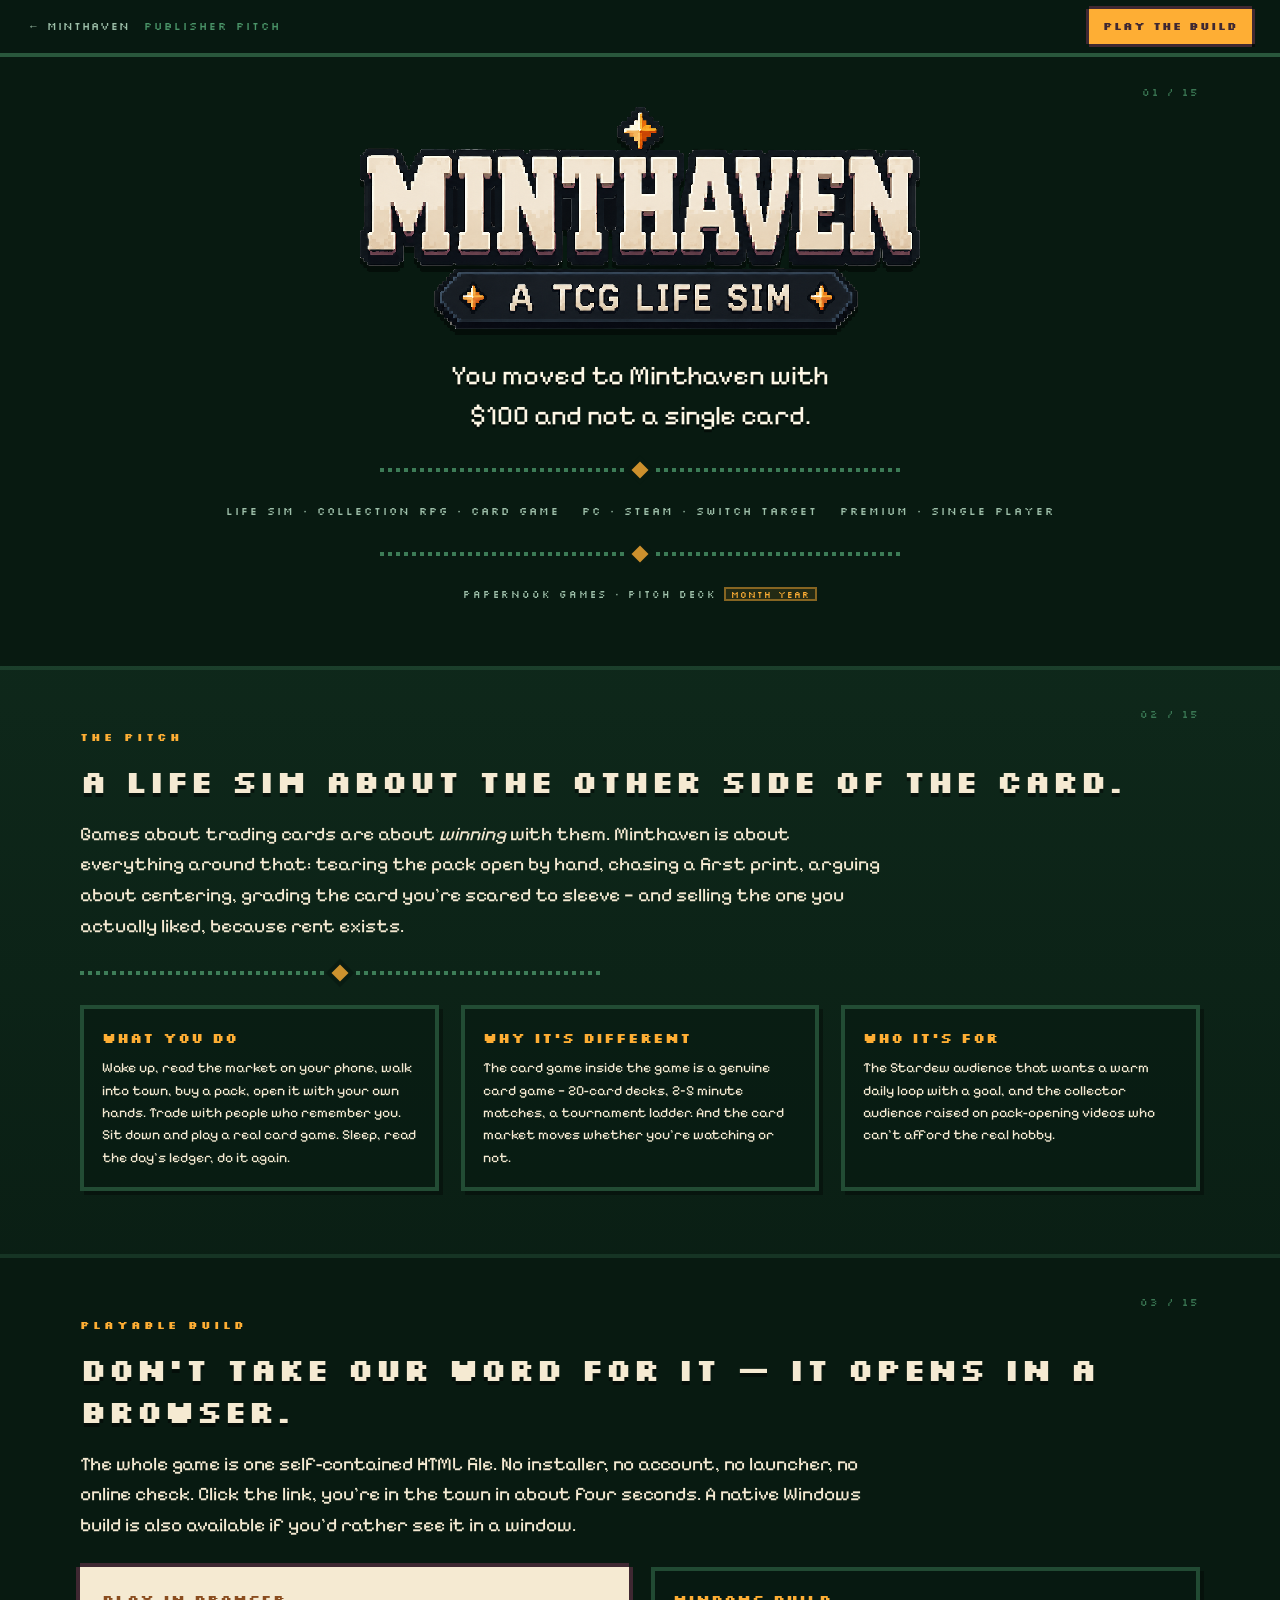
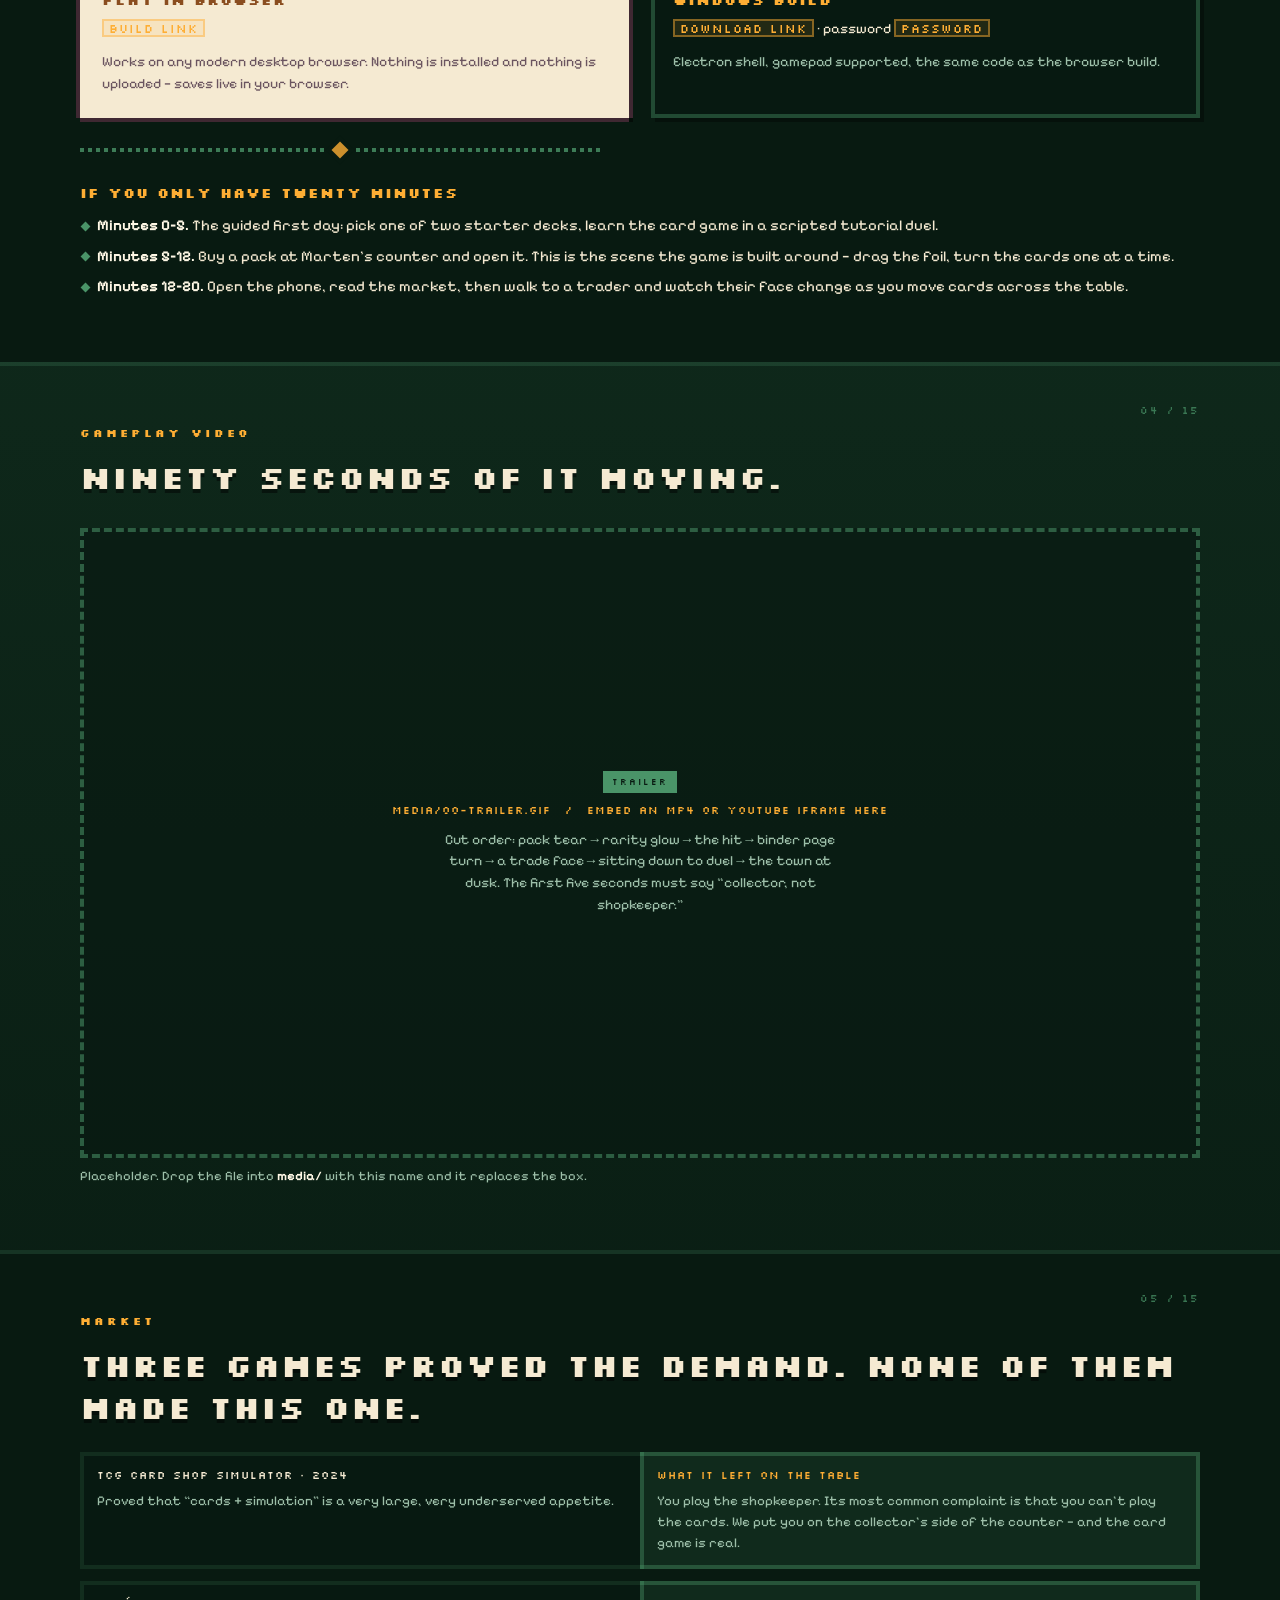
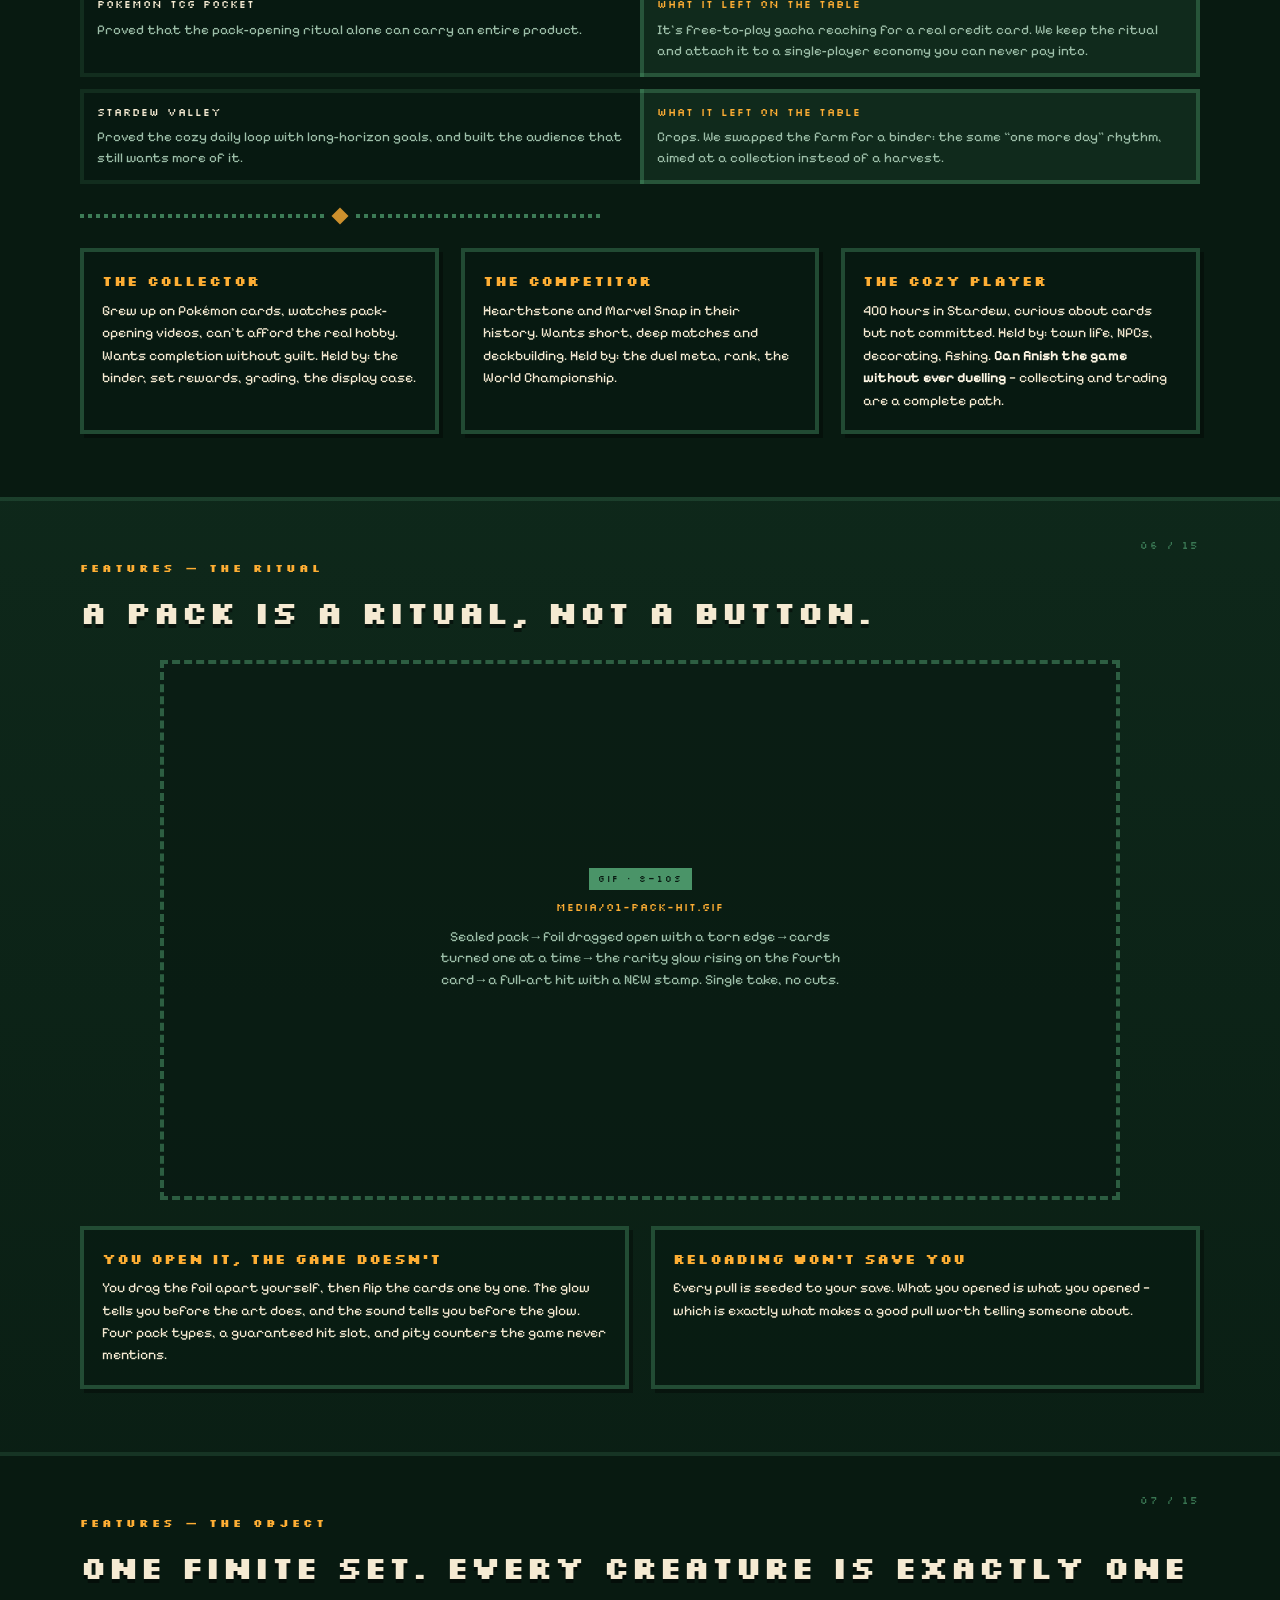
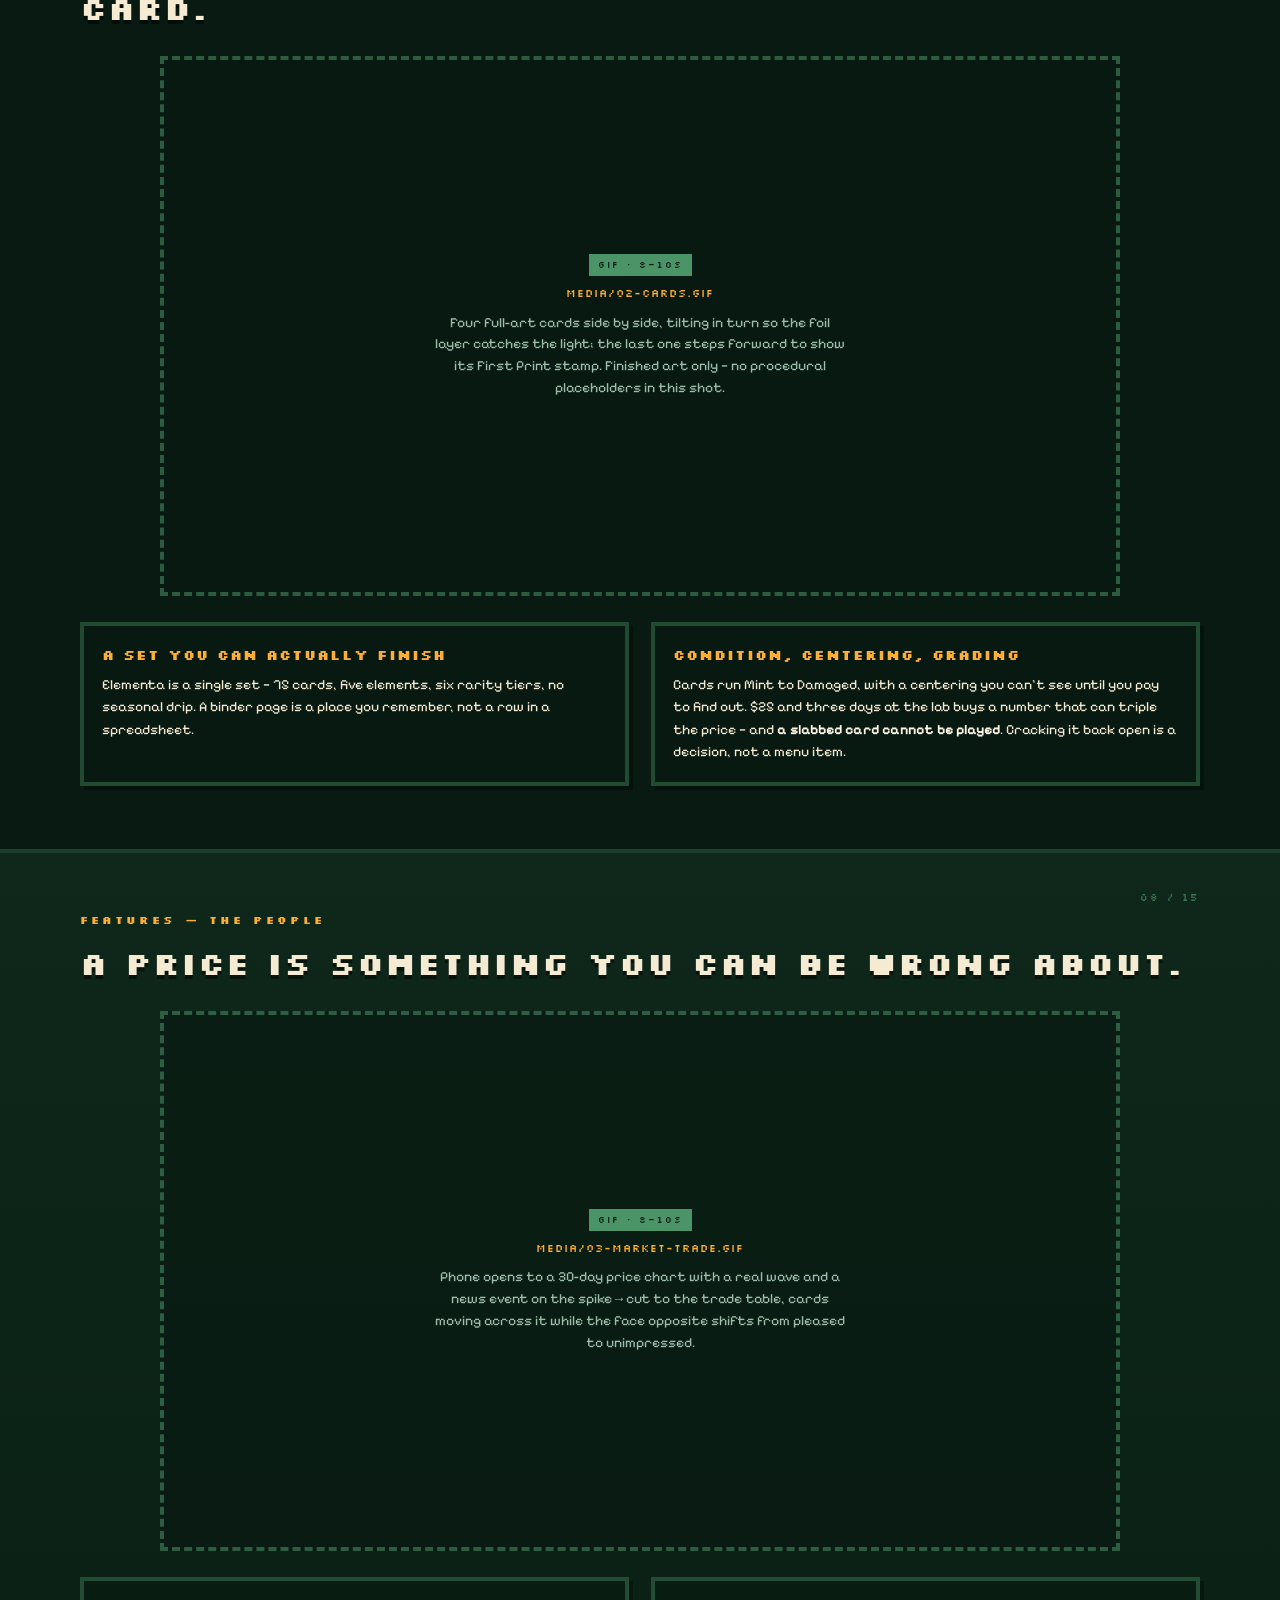
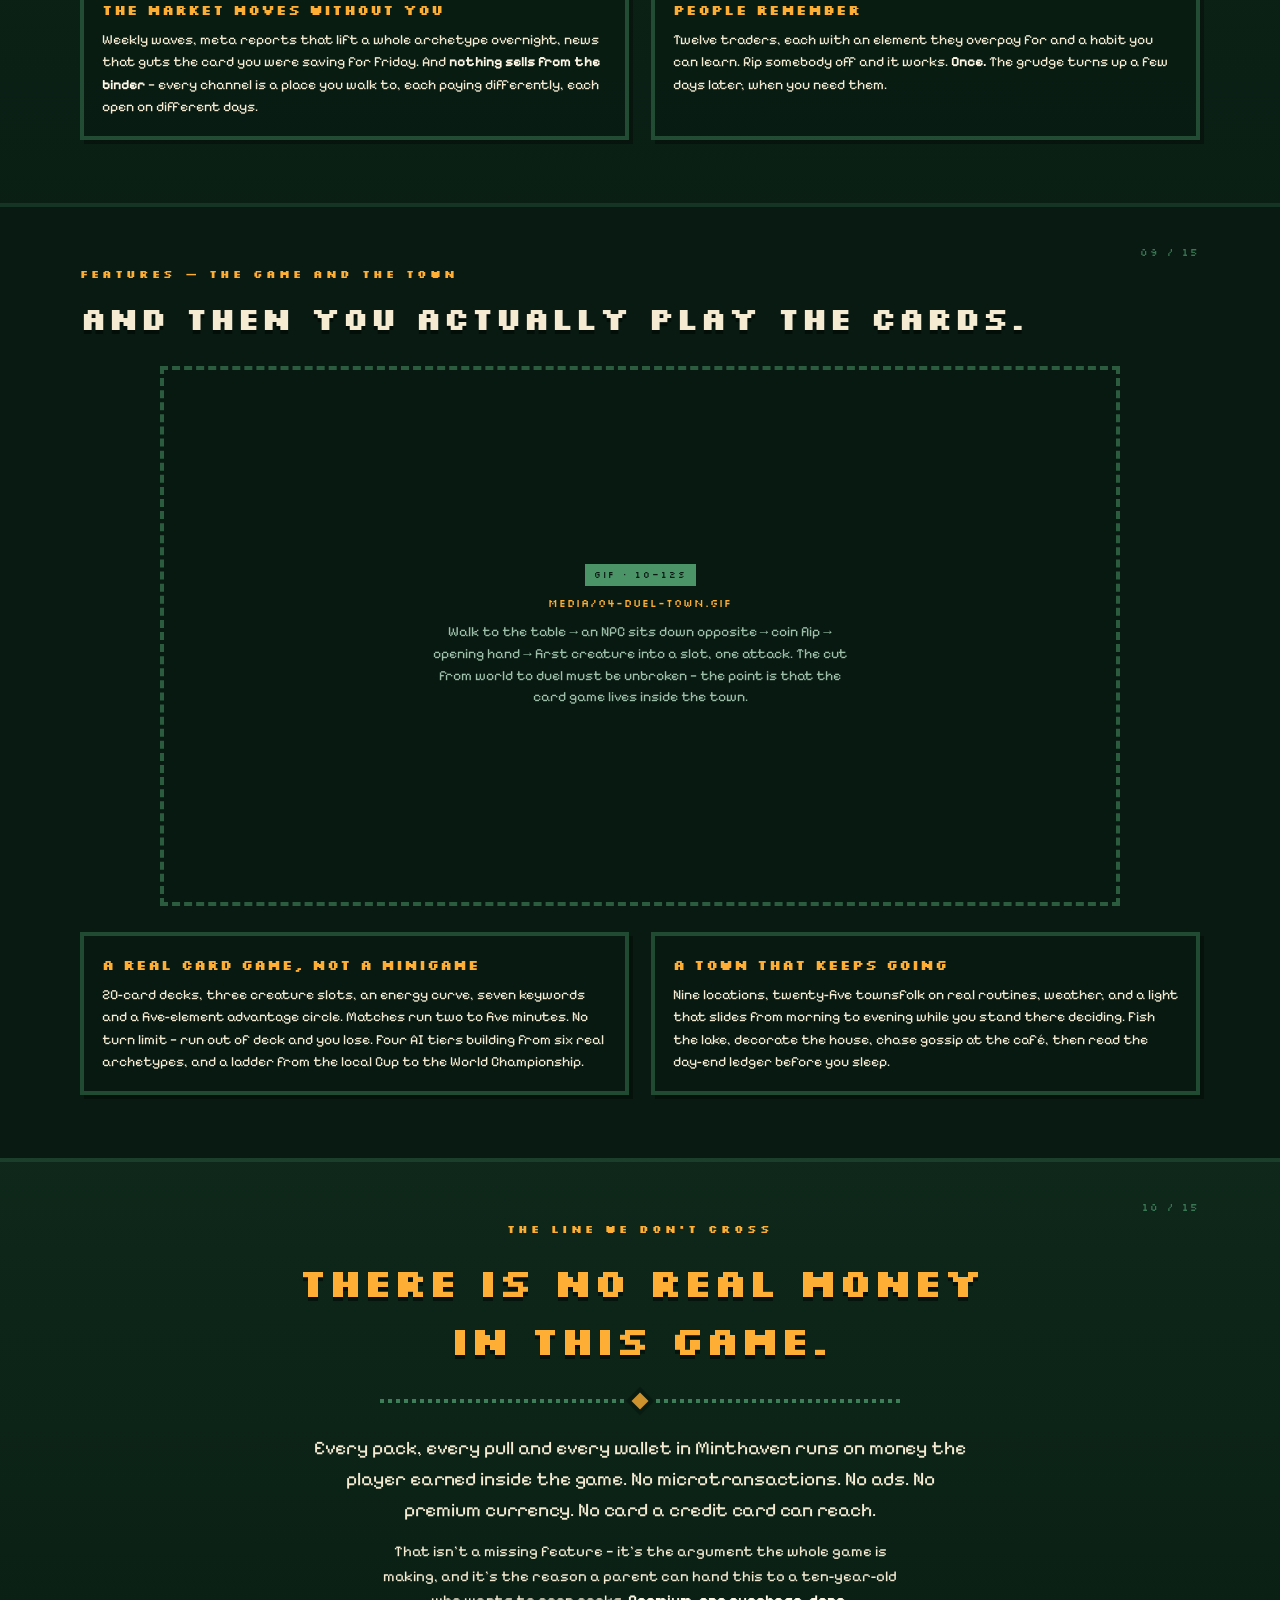
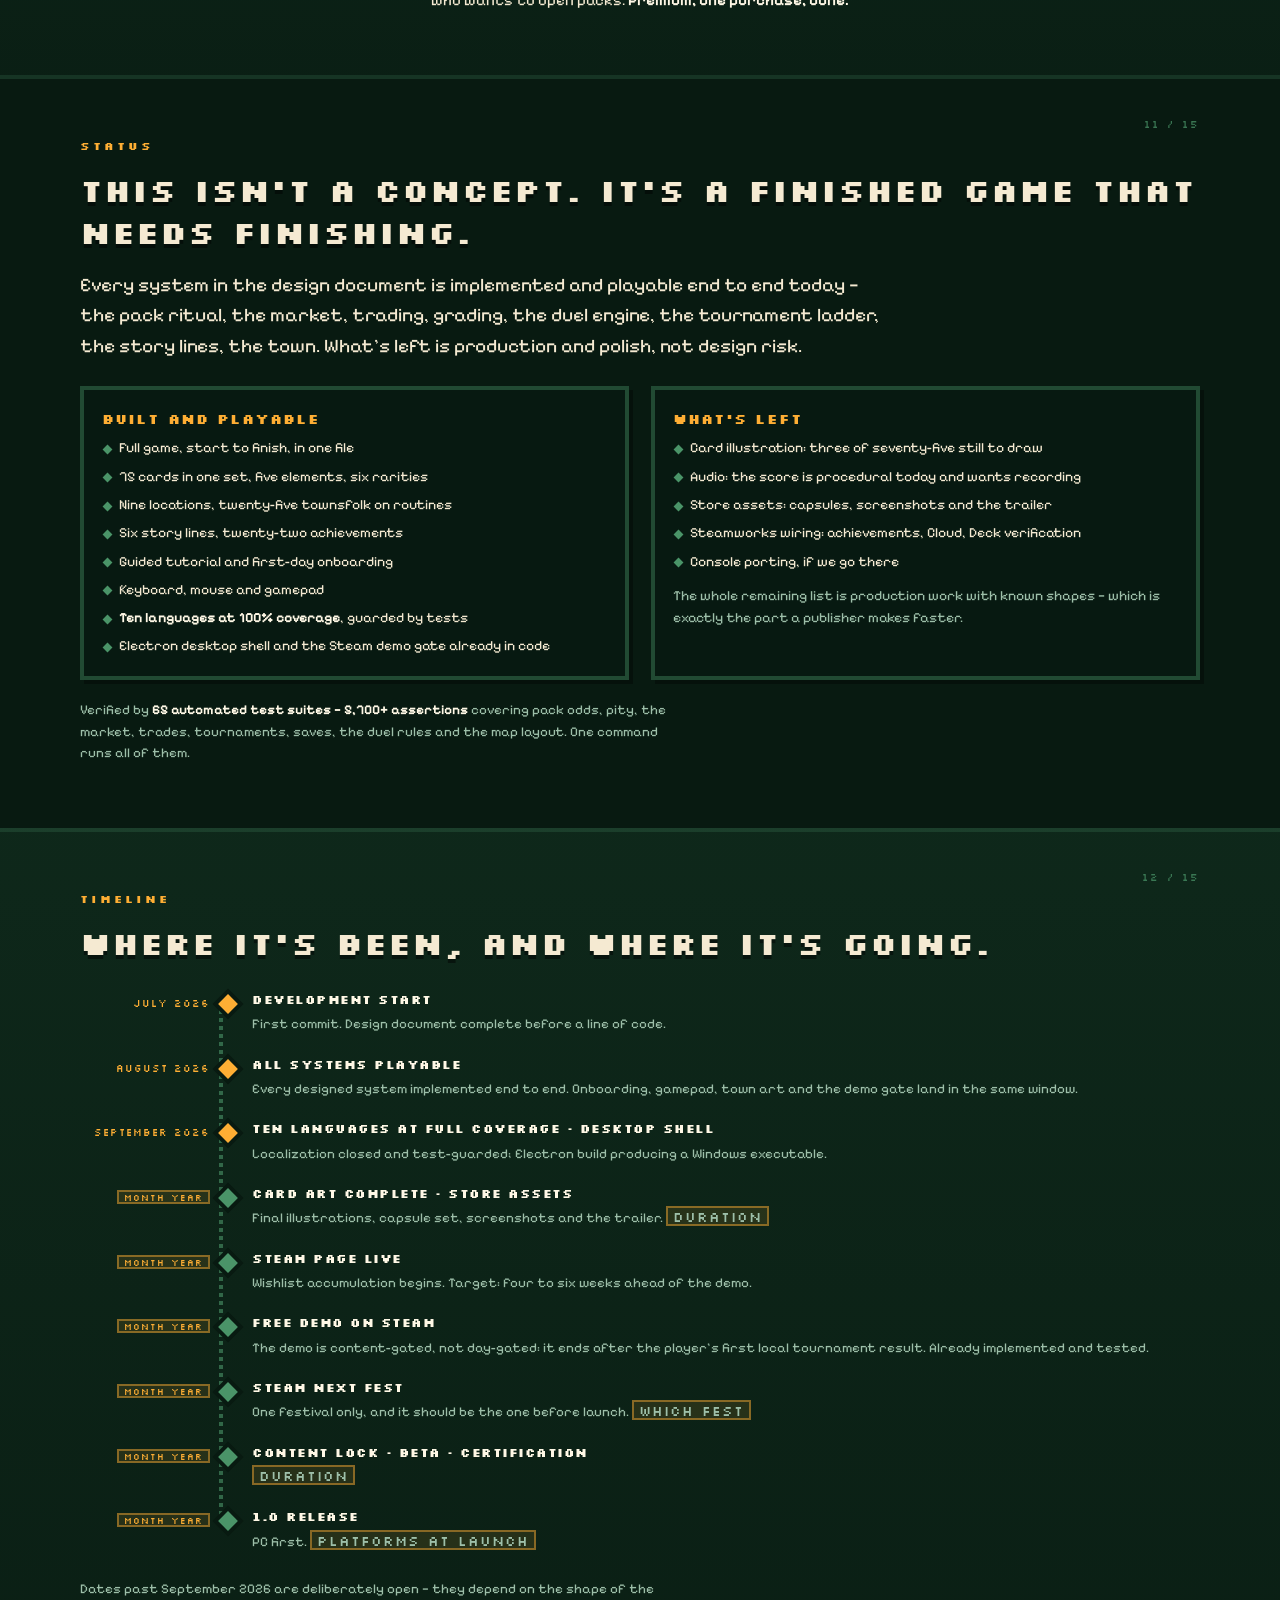
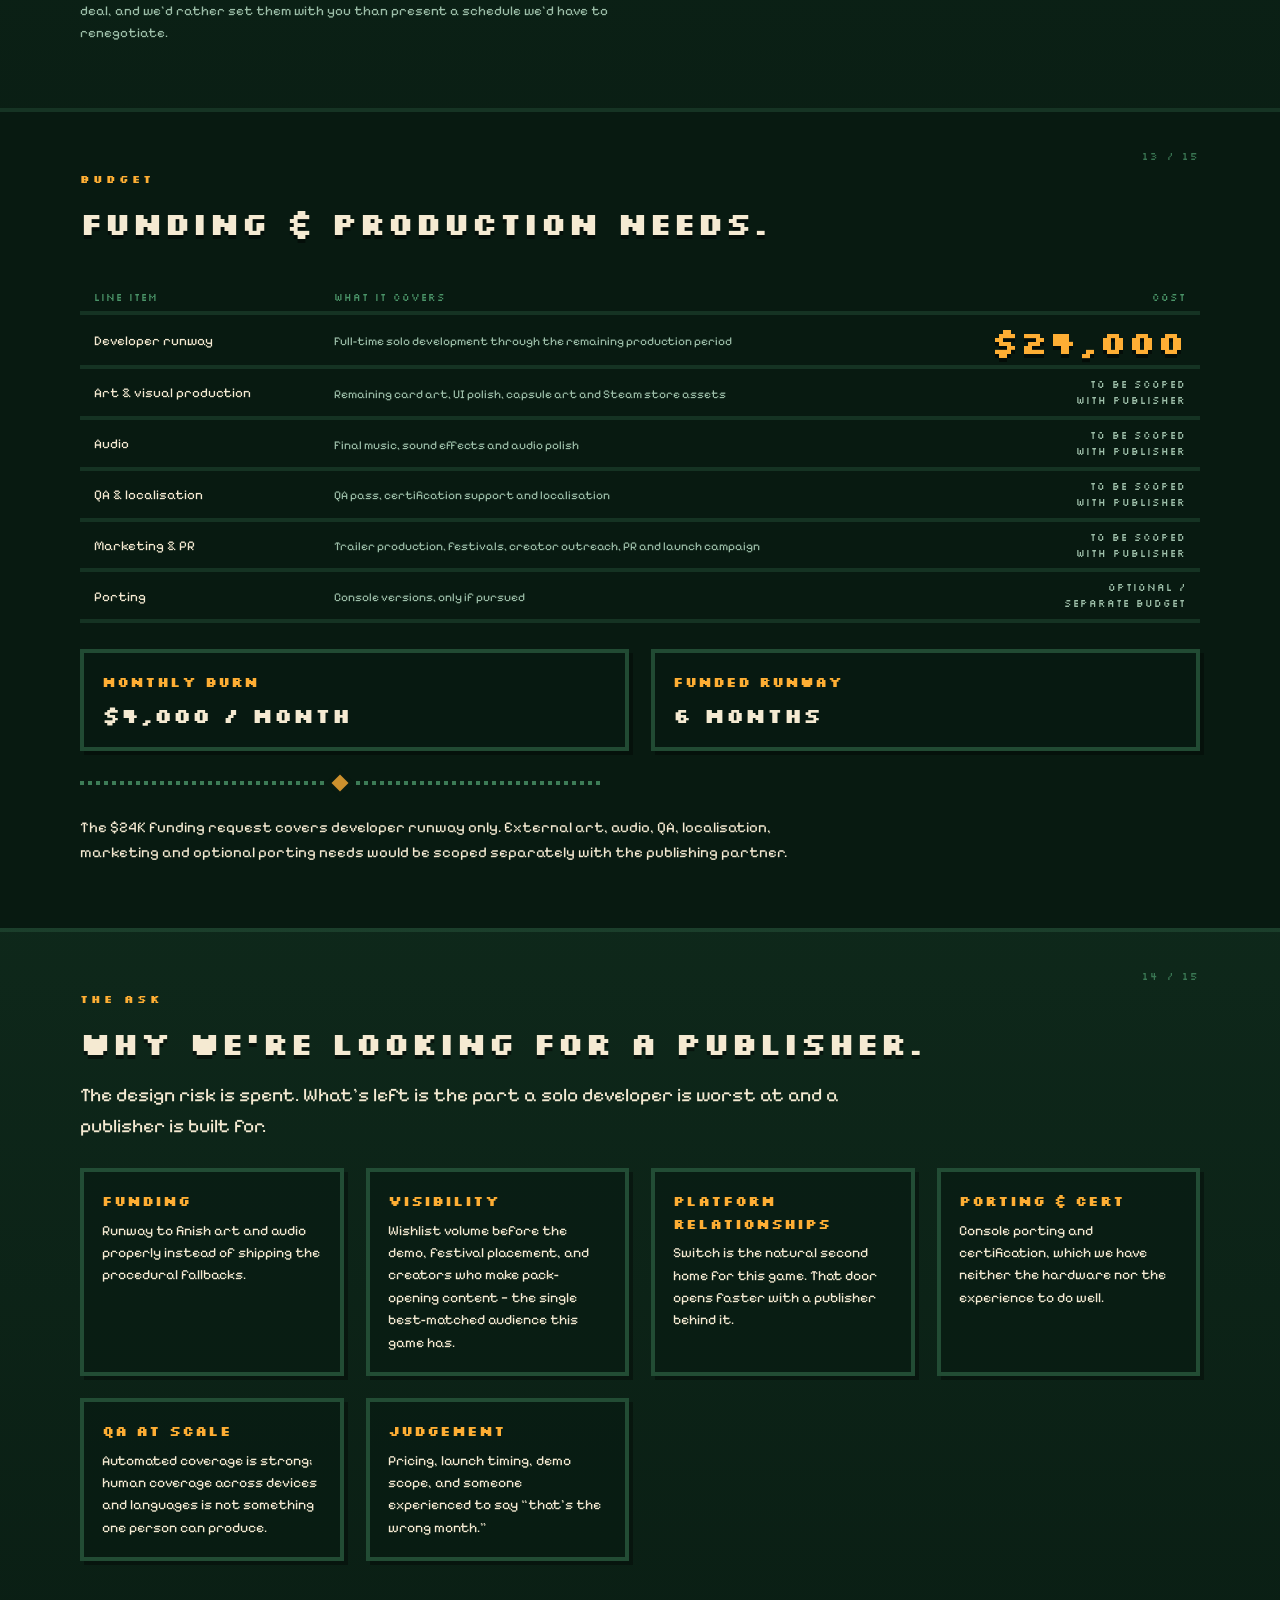
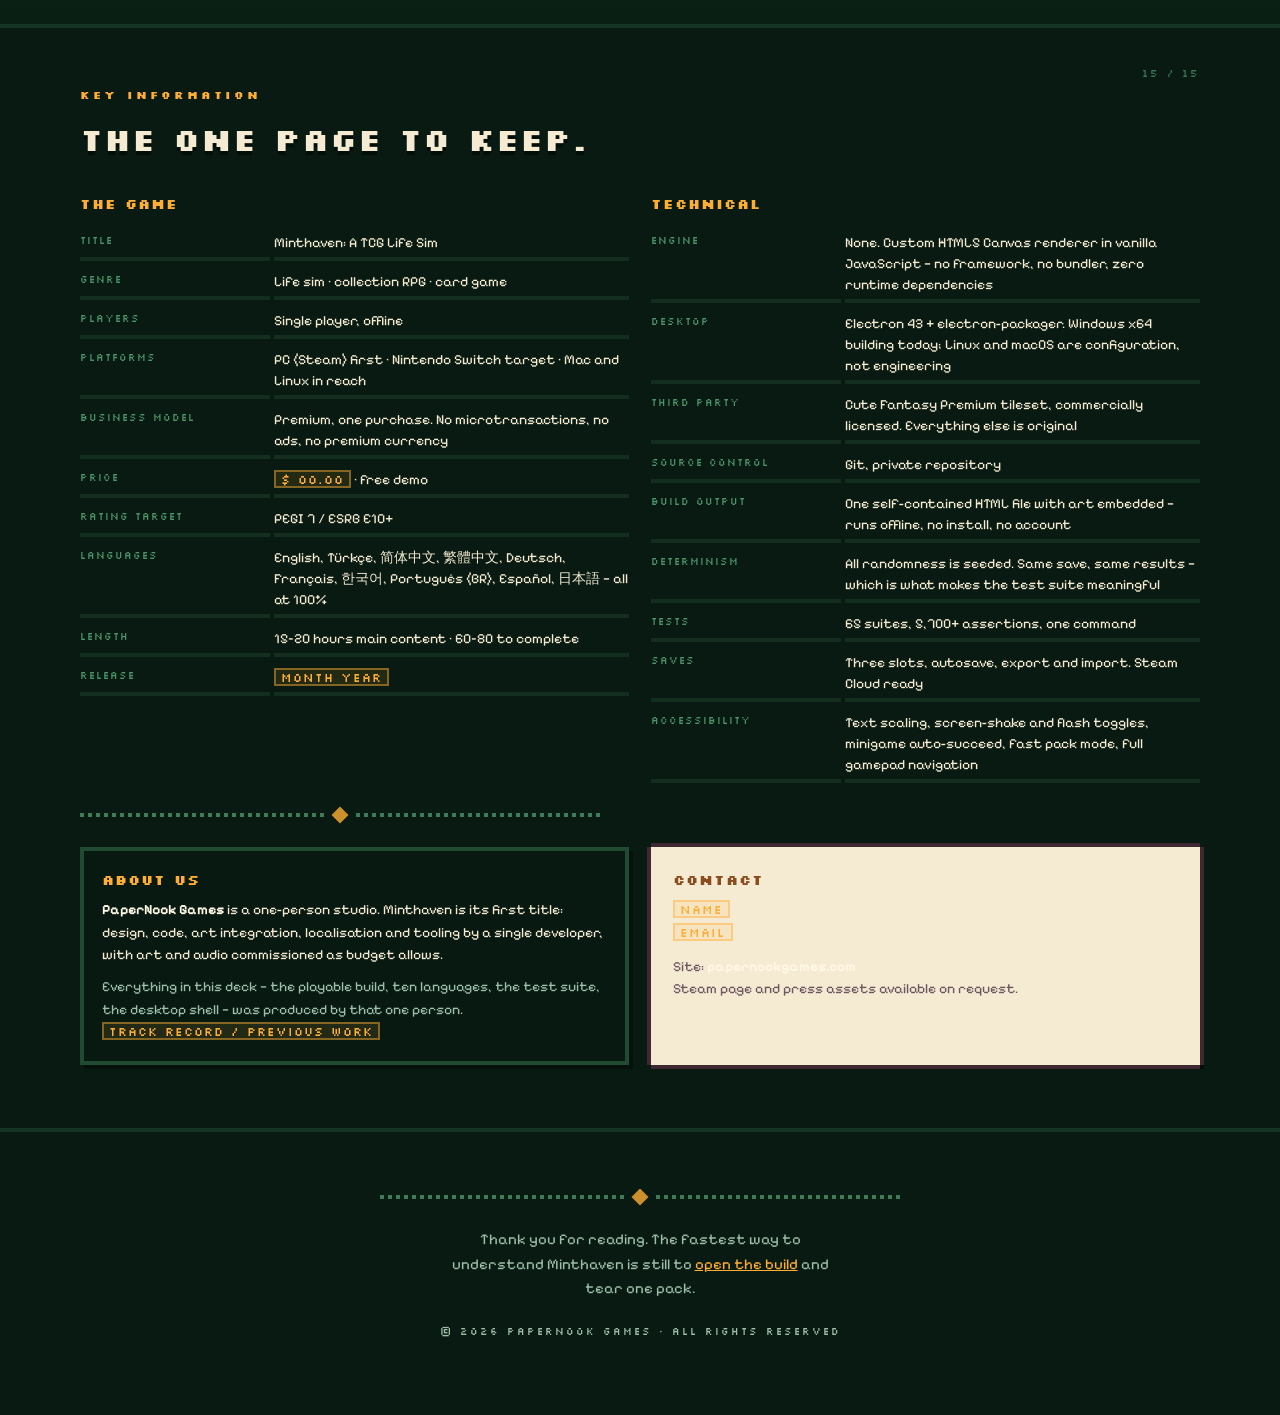
==== pitch/index.html @ 53d416a4 "Butce slaydi: sartli dil (TO BE SCOPED WITH PUBLISHER) ve Funding & production needs basligi" ====
<!DOCTYPE html>
<html lang="en">
<head>
<meta charset="utf-8">
<meta name="viewport" content="width=device-width,initial-scale=1,viewport-fit=cover">
<title>Minthaven — Publisher Pitch</title>
<meta name="description" content="Minthaven: A TCG Life Sim — publisher pitch deck. A cozy life sim about the other side of the trading card.">

<!-- Bu sayfa ARAMA MOTORLARINA KAPALI. Yayinci pitch'i herkese acik bir sayfa
     degildir: baglantiyi e-postayla gonderirsin, Google'da cikmasi istenmez.
     Sayfayi kamuya acmak istersen asagidaki robots satirini sil. -->
<meta name="robots" content="noindex,nofollow">

<meta property="og:title" content="Minthaven: A TCG Life Sim — Publisher Pitch">
<meta property="og:description" content="A cozy life sim about the part of trading cards that games usually skip. Playable end to end today.">
<!-- MUTLAK olmali; sayfa baska bir alt yola tasinirsa ikisini de guncelle. -->
<meta property="og:url" content="https://papernookgames.com/pitch/">
<meta property="og:image" content="https://papernookgames.com/assets/og.png">
<meta name="twitter:card" content="summary_large_image">
<meta name="theme-color" content="#0e2618">
<link rel="icon" href="../assets/icon.png">

<style>
/* ============================================================
   Minthaven — yayinci pitch deck'i
   ../index.html'in TOKEN'LARINI aynen kullanir (playmat yesili,
   krem, altin, Pixelify + Silkscreen, 4px piksel kenarlik). Amac
   "ayri bir sayfa" degil, sitenin ayni elinden cikmis bir bolum
   gibi durmasi.

   FARK: acilis sayfasi tek viewport'tur, bu KAYDIRILAN bir
   dokumandir. Bu yuzden slayt ritmi dikey bosluktan ve sag ust
   kosedeki Silkscreen slayt numarasindan gelir; kart/kutu
   yiginlarindan degil.

   GORSELLER: her <figure class="shot"> icinde bir <img> ve onun
   ALTINDA duran bir yer tutucu notu vardir. Dosya varsa resim
   notu KAPATIR; yoksa img kendini siler ve not gorunur. Yani
   media/ klasorune dogru adla dosya atmak yeterlidir, HTML'e
   dokunmaya gerek yok.

   PDF: Ctrl+P -> "Save as PDF", yatay. @media print her bolumu
   ayri sayfaya dokuyor; deck'i e-postaya eklemek isteyen icin.
   ============================================================ */

@font-face{ font-family:'Pixelify'; src:url('../assets/fonts/PixelifySans-Variable.ttf') format('truetype');
  font-weight:400 700; font-display:swap; }
@font-face{ font-family:'Silkscreen'; src:url('../assets/fonts/Silkscreen-Regular.ttf') format('truetype');
  font-weight:400; font-display:swap; }
@font-face{ font-family:'Silkscreen'; src:url('../assets/fonts/Silkscreen-Bold.ttf') format('truetype');
  font-weight:700; font-display:swap; }

:root{
  /* ../index.html ile AYNI palet — game/src/gfx/pixel.js PAL'den turer */
  --mat:#0e2618; --mat-deep:#081a11; --mat-lift:#123020;
  --etch:#4a9468;
  --cream:#f5ead2;
  --ink:#3f2832;
  --gold:#feae34;
  --dim:#9dbfa9;
  --px:4px;
  --col:1120px;          /* icerik kolonu */
}

*{ box-sizing:border-box; margin:0; padding:0; }
html{ background:var(--mat-deep); scroll-behavior:smooth; }
body{
  background:var(--mat-deep); color:var(--cream);
  font-family:'Pixelify',ui-monospace,monospace;
  font-size:clamp(15px,1.15vw,17px); line-height:1.62;
  -webkit-font-smoothing:none; -webkit-text-size-adjust:100%;
}
@media (prefers-reduced-motion:reduce){ html{ scroll-behavior:auto; } }
img{ image-rendering:pixelated; display:block; max-width:100%; height:auto; }
a{ color:var(--gold); -webkit-tap-highlight-color:transparent; }

/* playmat zemini + vinil taramasi — acilis sayfasindaki dokunun aynisi */
body::before{
  content:''; position:fixed; inset:0; z-index:-2; pointer-events:none;
  background:url('../assets/bg_playmat.png') center/cover no-repeat, var(--mat);
}
body::after{
  content:''; position:fixed; inset:0; z-index:-1; pointer-events:none;
  background:repeating-linear-gradient(0deg,rgba(0,0,0,.16) 0 2px,transparent 2px 4px);
  opacity:.5; mix-blend-mode:multiply;
}

/* --- ust serit ------------------------------------------------ */
.bar{
  position:sticky; top:0; z-index:50;
  display:flex; align-items:center; gap:14px;
  padding:9px clamp(12px,3vw,28px);
  background:rgba(8,26,17,.94); backdrop-filter:blur(3px);
  box-shadow:0 var(--px) 0 rgba(74,148,104,.5);
}
.bar .home{ font-family:'Silkscreen'; font-size:11px; letter-spacing:1px;
  color:var(--dim); text-decoration:none; white-space:nowrap; }
.bar .home:hover{ color:var(--gold); }
.bar .tag{ font-family:'Silkscreen'; font-size:11px; letter-spacing:2px; color:var(--etch);
  white-space:nowrap; overflow:hidden; text-overflow:ellipsis; }
.bar .spacer{ flex:1; }
.bar .cta{
  font-family:'Silkscreen'; font-weight:700; font-size:11px; letter-spacing:1px;
  background:var(--gold); color:var(--ink); text-decoration:none;
  padding:9px 14px 8px; white-space:nowrap;
  box-shadow:0 -3px 0 var(--ink),0 3px 0 var(--ink),-3px 0 0 var(--ink),3px 0 0 var(--ink),3px 3px 0 rgba(0,0,0,.5);
  transition:transform .06s steps(2), box-shadow .06s steps(2);
}
.bar .cta:hover{ transform:translate(2px,2px);
  box-shadow:0 -3px 0 var(--ink),0 3px 0 var(--ink),-3px 0 0 var(--ink),3px 0 0 var(--ink); }
@media (max-width:640px){ .bar .tag{ display:none; } }

/* --- slayt --------------------------------------------------- */
/* Bolum TAM GENISLIK (ayirici cizgi ve "lift" zemini kenardan kenara gitsin,
   bolum bir kart gibi gorunmesin), icerik ise ORTALANMIS dar bir kolon.
   Bu yuzden iki katman var: .slide zemin, .inner metin olcusu.
   100vw ile break-out DENENDI ve birakildi: dikey kaydirma cubugu varken
   100vw viewport'tan genis olur, `overflow-x:clip` bunu kokte kesmiyor ve
   8 piksellik yatay kaydirma kaliyordu. */
.slide{ width:100%; padding:clamp(48px,7vh,86px) clamp(28px,6vw,80px); }
.slide + .slide{ box-shadow:inset 0 var(--px) 0 rgba(74,148,104,.22); }
.slide.lift{ background:linear-gradient(180deg,rgba(18,48,32,.62),rgba(18,48,32,.22)); }
.inner{ position:relative; max-width:var(--col); margin:0 auto; }

/* sag ustteki slayt numarasi — deck hissini veren tek sey.
   .inner'a gore konumlanir, viewport'a gore degil: icerikle hizali kalir. */
.no{
  position:absolute; right:0; top:calc(clamp(14px,2.4vh,26px) * -1);
  font-family:'Silkscreen'; font-size:10px; letter-spacing:2px; color:rgba(74,148,104,.75);
}

/* --- basliklar ----------------------------------------------- */
.kicker{ font-family:'Silkscreen'; font-weight:700; font-size:clamp(9px,1.5vw,11px);
  letter-spacing:3px; color:var(--gold); margin-bottom:14px; }
h2{ font-family:'Silkscreen'; font-weight:700; letter-spacing:1px; line-height:1.35;
  font-size:clamp(19px,2.9vw,31px); margin-bottom:16px; text-shadow:0 var(--px) 0 rgba(0,0,0,.45); }
h3{ font-family:'Silkscreen'; font-weight:700; letter-spacing:1px; font-size:clamp(12px,1.6vw,14px);
  color:var(--gold); margin-bottom:9px; }
.lede{ font-size:clamp(16px,1.5vw,20px); line-height:1.6; max-width:74ch; }
p{ max-width:74ch; }
p + p{ margin-top:.85em; }
.dim{ color:var(--dim); }
strong,b{ color:#fff8e6; font-weight:700; }

/* ayrac — acilis sayfasindaki kesik cizgi + 45 derece altin kare */
.rule{ display:flex; align-items:center; gap:10px; opacity:.8; margin:26px 0; max-width:520px; }
.rule i{ flex:1; height:var(--px);
  background:repeating-linear-gradient(90deg,var(--etch) 0 var(--px),transparent var(--px) calc(var(--px)*2)); }
.rule b{ width:12px; height:12px; background:var(--gold); transform:rotate(45deg);
  box-shadow:0 0 0 var(--px) var(--mat-deep); flex:0 0 auto; }

/* --- kapak --------------------------------------------------- */
.cover{ text-align:center; padding-top:clamp(30px,6vh,70px); }
.cover .logo{ width:min(560px,92%); margin:0 auto clamp(16px,3vh,28px);
  filter:drop-shadow(0 6px 0 rgba(0,0,0,.45)); }
.cover .hook{ font-size:clamp(17px,2.3vw,27px); line-height:1.5; color:#fff8e6;
  max-width:24ch; margin:0 auto; text-shadow:0 3px 0 rgba(0,0,0,.5); }
.cover .rule{ margin:clamp(20px,3vh,32px) auto; }
.cover .meta{ font-family:'Silkscreen'; font-size:clamp(9px,1.4vw,11px); letter-spacing:2px;
  color:var(--dim); display:flex; gap:8px 22px; justify-content:center; flex-wrap:wrap; }

/* --- gorsel yer tutucu --------------------------------------- */
/* Ozellik gorselleri kolonun TAMAMINI kaplamaz: 16:9 bir kutu 1120px'te 630px
   yuksekliginde olur ve metni ekrandan atar. 960 hem yeterince buyuk hem de
   altindaki iki panelle ayni ekrana siğiyor. Fragman (.wide) istisna. */
.shot{ margin:26px auto 0; max-width:960px; }
.shot.wide{ margin-top:30px; max-width:none; }
.ph{
  position:relative; aspect-ratio:16/9; overflow:hidden;
  background:rgba(8,26,17,.65);
  border:var(--px) dashed rgba(74,148,104,.55);
}
.ph.filled{ border-style:solid; border-color:var(--ink); box-shadow:var(--px) var(--px) 0 rgba(0,0,0,.5); }
.ph-img{ position:relative; z-index:2; width:100%; height:100%; object-fit:cover; }
.ph-note{
  position:absolute; inset:0; z-index:1; display:grid; align-content:center; justify-items:center;
  gap:9px; padding:20px; text-align:center;
}
.ph-note .file{ font-family:'Silkscreen'; font-size:clamp(9px,1.3vw,11px); letter-spacing:1px;
  color:var(--gold); word-break:break-all; }
.ph-note .why{ font-size:clamp(12px,1.25vw,14px); color:var(--dim); max-width:52ch; line-height:1.55; }
.ph-note .pill{ font-family:'Silkscreen'; font-size:9px; letter-spacing:2px; color:var(--mat-deep);
  background:var(--etch); padding:4px 9px 3px; }
figcaption{ font-size:13px; color:var(--dim); margin-top:9px; line-height:1.5; }

/* --- izgaralar ----------------------------------------------- */
.grid{ display:grid; gap:clamp(14px,2vw,22px); margin-top:26px; }
.g2{ grid-template-columns:repeat(auto-fit,minmax(280px,1fr)); }
.g3{ grid-template-columns:repeat(auto-fit,minmax(230px,1fr)); }
.g4{ grid-template-columns:repeat(auto-fit,minmax(190px,1fr)); }

/* koyu panel — sayfanin varsayilan kutusu */
.panel{
  background:rgba(8,26,17,.6); padding:clamp(16px,2vw,22px);
  box-shadow:inset 0 0 0 var(--px) rgba(74,148,104,.4), var(--px) var(--px) 0 rgba(0,0,0,.35);
}
.panel h3{ margin-bottom:7px; }
.panel p{ font-size:14px; line-height:1.6; }
.panel ul{ font-size:14px; line-height:1.6; }

/* krem panel — SADECE vurgu icin (sayfada 3 taneden fazla olmasin) */
.panel.cream{ background:var(--cream); color:var(--ink);
  box-shadow:0 calc(var(--px)*-1) 0 var(--ink),0 var(--px) 0 var(--ink),
             calc(var(--px)*-1) 0 0 var(--ink),var(--px) 0 0 var(--ink),var(--px) var(--px) 0 rgba(0,0,0,.5); }
.panel.cream h3{ color:#8a4d1f; }
.panel.cream .dim{ color:#6b5560; }

ul{ list-style:none; }
ul li{ position:relative; padding-left:17px; }
ul li + li{ margin-top:.42em; }
ul li::before{ content:''; position:absolute; left:2px; top:.62em;
  width:7px; height:7px; background:var(--etch); transform:rotate(45deg); }
.panel.cream ul li::before{ background:var(--gold); }

/* --- kunye satirlari (Key Info / Technical) ------------------- */
.spec{ display:grid; grid-template-columns:minmax(120px,190px) 1fr; gap:2px var(--px); }
.spec dt{ font-family:'Silkscreen'; font-size:10px; letter-spacing:1px; color:var(--etch);
  padding:9px 0 8px; }
.spec dd{ padding:8px 0; font-size:14px; line-height:1.5;
  box-shadow:inset 0 calc(var(--px)*-1) 0 rgba(74,148,104,.16); }
.spec dt{ box-shadow:inset 0 calc(var(--px)*-1) 0 rgba(74,148,104,.16); }
@media (max-width:520px){
  .spec{ grid-template-columns:1fr; }
  .spec dt{ padding-bottom:0; box-shadow:none; }
}

/* --- karsilastirma tablosu (pazar bosluğu) ------------------- */
.vs{ display:grid; gap:12px; margin-top:24px; }
.vs .row{ display:grid; grid-template-columns:1fr 1fr; gap:0;
  box-shadow:inset 0 0 0 var(--px) rgba(74,148,104,.4); }
.vs .a,.vs .b{ padding:15px 17px; }
.vs .a{ background:rgba(8,26,17,.6); }
.vs .b{ background:rgba(74,148,104,.13); box-shadow:inset var(--px) 0 0 rgba(74,148,104,.4); }
.vs .who{ font-family:'Silkscreen'; font-size:11px; letter-spacing:1px; color:var(--cream);
  margin-bottom:6px; }
.vs .b .who{ color:var(--gold); }
.vs p{ font-size:13.5px; line-height:1.55; color:var(--dim); }
@media (max-width:640px){
  .vs .row{ grid-template-columns:1fr; }
  .vs .b{ box-shadow:inset 0 var(--px) 0 rgba(74,148,104,.4); }
}

/* --- zaman cizelgesi ----------------------------------------- */
.tl{ margin-top:26px; }
.tl .item{ display:grid; grid-template-columns:130px 1fr; gap:0 20px; position:relative;
  padding:0 0 20px 0; }
.tl .item:last-child{ padding-bottom:0; }
/* dikey cizgi: tarih kolonundan sonra gecer */
.tl .item::before{ content:''; position:absolute; left:139px; top:11px; bottom:-9px; width:var(--px);
  background:repeating-linear-gradient(180deg,rgba(74,148,104,.6) 0 var(--px),transparent var(--px) calc(var(--px)*2)); }
.tl .item:last-child::before{ display:none; }
.tl .when{ font-family:'Silkscreen'; font-size:10px; letter-spacing:1px; color:var(--dim);
  text-align:right; padding-top:5px; }
.tl .what{ padding-left:22px; position:relative; }
.tl .what::before{ content:''; position:absolute; left:-9px; top:6px; width:14px; height:14px;
  background:var(--etch); transform:rotate(45deg); box-shadow:0 0 0 var(--px) var(--mat-deep); }
.tl .item.done .what::before{ background:var(--gold); }
.tl .item.done .when{ color:var(--gold); }
.tl .what b{ display:block; font-family:'Silkscreen'; font-size:12px; letter-spacing:.5px;
  line-height:1.45; margin-bottom:3px; }
.tl .what span{ font-size:13.5px; color:var(--dim); line-height:1.5; }
@media (max-width:600px){
  .tl .item{ grid-template-columns:1fr; gap:0; }
  .tl .item::before{ left:5px; }
  .tl .when{ text-align:left; padding:0 0 4px 22px; }
}

/* --- doldurulacak alan --------------------------------------- */
/* Bilerek BOS birakilmis her deger bu isaretle gecer: yayinciya
   "burasi konusulacak" der, bize de "doldurmayi unutma" der. */
.fill{
  font-family:'Silkscreen'; font-size:.86em; letter-spacing:1px;
  color:var(--gold); background:rgba(254,174,52,.11);
  padding:2px 7px 1px; white-space:nowrap;
  box-shadow:inset 0 0 0 2px rgba(254,174,52,.45);
}

/* --- butce tablosu ------------------------------------------- */
.money{ width:100%; border-collapse:collapse; margin-top:22px; font-size:14px; }
.money th,.money td{ padding:11px 14px; text-align:left;
  box-shadow:inset 0 calc(var(--px)*-1) 0 rgba(74,148,104,.2); }
.money th{ font-family:'Silkscreen'; font-size:10px; letter-spacing:1px; color:var(--etch); font-weight:400; }
.money td:last-child,.money th:last-child{ text-align:right; white-space:nowrap; }
.money tr.total td{ box-shadow:inset 0 calc(var(--px)*-1) 0 rgba(254,174,52,.5),
                                inset 0 var(--px) 0 rgba(254,174,52,.5); }
.money tr.total td{ color:#fff8e6; font-family:'Silkscreen'; font-size:11px; letter-spacing:1px; }
.money .note{ color:var(--dim); font-size:12.5px; }
.tablewrap{ overflow-x:auto; }

/* Fon talebinin tek rakami: baslikttan sonraki en guclu odak. Yeni bir renk ya da
   sus degil -- ayni gold, sadece buyuk punto. */
.money td.ask{ font-family:'Silkscreen'; font-weight:700; letter-spacing:1px;
  font-size:clamp(20px,2.9vw,32px); color:var(--gold); line-height:1.2;
  text-shadow:0 var(--px) 0 rgba(0,0,0,.5); padding-top:16px; padding-bottom:16px; }
/* Alti satir 16:9'a sigsin diye satir yuksekligi ve govde puntosu bir tik kisildi.
   Kontrast DUSURULMEDI: govde hala cream, ikincil metin hala mint. */
.money.tight{ font-size:13.5px; }
.money.tight th,.money.tight td{ padding:8px 14px; }
.money.tight .note{ font-size:12px; }
/* Rakam yerine "ayrica kapsamlanacak" diyen hucre. .fill DEGIL: .fill
   "doldurmayi unutma" demek, bunlar bilerek ve kalici olarak rakamsiz. */
.money .tbd{ font-family:'Silkscreen'; font-size:10px; letter-spacing:1px;
  color:var(--dim); line-height:1.6; display:inline-block; }
/* Slaydi kapatan tek cumle -- govde metni, o yuzden cream. */
.askline{ font-size:clamp(13px,1.35vw,15px); line-height:1.65; color:var(--cream);
  max-width:82ch; }
/* Iki kartin rakami: baslik gold, rakam cream. $24,000'in altinda kalir. */
.panel p.figure{ font-family:'Silkscreen'; font-weight:700; letter-spacing:1px;
  font-size:clamp(15px,1.9vw,21px); line-height:1.35; color:var(--cream); }

/* --- buyuk ifade slaydi -------------------------------------- */
.statement{ text-align:center; }
.statement .big{ font-family:'Silkscreen'; font-weight:700; line-height:1.45;
  font-size:clamp(20px,3.4vw,40px); color:var(--gold); text-shadow:0 var(--px) 0 rgba(0,0,0,.5);
  max-width:20ch; margin:0 auto; }
.statement p{ margin-left:auto; margin-right:auto; }

/* --- kapanis ------------------------------------------------- */
.foot{ text-align:center; padding-bottom:clamp(40px,8vh,80px); }
.foot .studio{ font-family:'Silkscreen'; font-size:10px; letter-spacing:2px; color:var(--dim);
  text-decoration:none; }
.foot .studio:hover{ color:var(--gold); }

/* ============================================================
   PDF / BASKI — Ctrl+P, yatay, arka plan grafikleri acik.
   Her slayt kendi sayfasina duser; deck'i ek olarak gondermek
   isteyen icin.
   ============================================================ */
@media print{
  @page{ size:landscape; margin:12mm; }
  html,body{ background:#0e2618 !important; color:#f5ead2; font-size:11pt; }
  body::before,body::after{ display:none; }
  .bar{ display:none; }
  .slide{ break-after:page; break-inside:avoid; padding:0 0 10mm;
    box-shadow:none !important; background:none !important; }
  .slide:last-child{ break-after:auto; }
  .inner{ max-width:none; }
  .no{ position:static; display:block; text-align:right; margin-bottom:6mm; }
  .ph{ break-inside:avoid; }
  a{ color:#feae34; text-decoration:none; }
}
</style>
</head>
<body>

<header class="bar">
  <a class="home" href="../">&larr; MINTHAVEN</a>
  <span class="tag">PUBLISHER PITCH</span>
  <span class="spacer"></span>
  <a class="cta" href="#play">PLAY THE BUILD</a>
</header>


<!-- =========================================================
     01 — KAPAK
     Wargroove deck'i de tek cumleyle aciyor. Kanca oyunun ilk
     dakikasindan gelir: oyuncu kasabaya 100$ ve SIFIR kartla
     tasinir. Tur, platform gibi kunye bilgisi kapakta durur ki
     yayinci ilk ekranda "bu nedir" sorusunu cevaplasin.
     ========================================================== -->
<section class="slide cover">
  <div class="inner">
  <span class="no">01 / 15</span>
  <img class="logo" src="../assets/logo.png" alt="Minthaven — A TCG Life Sim" width="1180" height="468">
  <p class="hook">You moved to Minthaven with $100 and not a single card.</p>
  <div class="rule"><i></i><b></b><i></i></div>
  <div class="meta">
    <span>LIFE SIM &middot; COLLECTION RPG &middot; CARD GAME</span>
    <span>PC &middot; STEAM &middot; SWITCH TARGET</span>
    <span>PREMIUM &middot; SINGLE PLAYER</span>
  </div>
  <div class="rule"><i></i><b></b><i></i></div>
  <p class="dim" style="font-family:'Silkscreen';font-size:10px;letter-spacing:2px;margin:0 auto">
    PAPERNOOK GAMES &middot; PITCH DECK <span class="fill">MONTH YEAR</span>
  </p>
  </div>
</section>


<!-- =========================================================
     02 — OYUNA GENEL BAKIS
     Whitethorn'un "Game Overview" maddesi: kisa asansor
     konusmasi + oyuncunun NE YAPTIGI. Uzun tutmuyoruz; asil is
     06-08 arasindaki ozellik slaytlarinda.
     ========================================================== -->
<section class="slide lift">
  <div class="inner">
  <span class="no">02 / 15</span>
  <p class="kicker">THE PITCH</p>
  <h2>A life sim about the other side of the card.</h2>

  <p class="lede">
    Games about trading cards are about <em>winning</em> with them. Minthaven is about
    everything around that: tearing the pack open by hand, chasing a first print, arguing
    about centering, grading the card you're scared to sleeve &mdash; and selling the one
    you actually liked, because rent exists.
  </p>

  <div class="rule"><i></i><b></b><i></i></div>

  <div class="grid g3">
    <div class="panel">
      <h3>WHAT YOU DO</h3>
      <p>Wake up, read the market on your phone, walk into town, buy a pack, open it with
      your own hands. Trade with people who remember you. Sit down and play a real card
      game. Sleep, read the day's ledger, do it again.</p>
    </div>
    <div class="panel">
      <h3>WHY IT'S DIFFERENT</h3>
      <p>The card game inside the game is a genuine card game &mdash; 20-card decks,
      2&ndash;5 minute matches, a tournament ladder. And the card market moves whether
      you're watching or not.</p>
    </div>
    <div class="panel">
      <h3>WHO IT'S FOR</h3>
      <p>The Stardew audience that wants a warm daily loop with a goal, and the collector
      audience raised on pack-opening videos who can't afford the real hobby.</p>
    </div>
  </div>
  </div>
</section>


<!-- =========================================================
     03 — OYNANABILIR BUILD
     Whitethorn'un listesinde EN USTTEKI madde demo. Bu yuzden
     deck'in ucuncu slaydinda, ozellikler baslamadan once.
     Oyunun en buyuk avantaji burada: tarayicida aciliyor,
     kurulum/hesap/launcher yok. Yayincinin denemesinin onunde
     surtunme sifir.
     ========================================================== -->
<section class="slide" id="play">
  <div class="inner">
  <span class="no">03 / 15</span>
  <p class="kicker">PLAYABLE BUILD</p>
  <h2>Don't take our word for it &mdash; it opens in a browser.</h2>

  <p class="lede">
    The whole game is one self-contained HTML file. No installer, no account, no launcher,
    no online check. Click the link, you're in the town in about four seconds.
    A native Windows build is also available if you'd rather see it in a window.
  </p>

  <div class="grid g2">
    <div class="panel cream">
      <h3>PLAY IN BROWSER</h3>
      <p><span class="fill">BUILD LINK</span></p>
      <p class="dim" style="margin-top:10px">Works on any modern desktop browser. Nothing is
      installed and nothing is uploaded &mdash; saves live in your browser.</p>
    </div>
    <div class="panel">
      <h3>WINDOWS BUILD</h3>
      <p><span class="fill">DOWNLOAD LINK</span> &middot; password <span class="fill">PASSWORD</span></p>
      <p class="dim" style="margin-top:10px">Electron shell, gamepad supported, the same
      code as the browser build.</p>
    </div>
  </div>

  <div class="rule"><i></i><b></b><i></i></div>

  <h3>IF YOU ONLY HAVE TWENTY MINUTES</h3>
  <ul style="margin-top:8px">
    <li><b>Minutes 0&ndash;5.</b> The guided first day: pick one of two starter decks, learn
    the card game in a scripted tutorial duel.</li>
    <li><b>Minutes 5&ndash;12.</b> Buy a pack at Marten's counter and open it. This is the
    scene the game is built around &mdash; drag the foil, turn the cards one at a time.</li>
    <li><b>Minutes 12&ndash;20.</b> Open the phone, read the market, then walk to a trader
    and watch their face change as you move cards across the table.</li>
  </ul>
  </div>
</section>


<!-- =========================================================
     04 — FRAGMAN
     Whitethorn'un ikinci maddesi: "Something in motion".
     Fragman henuz cekilmedi; kutu bilerek buyuk ve tek.
     ========================================================== -->
<section class="slide lift">
  <div class="inner">
  <span class="no">04 / 15</span>
  <p class="kicker">GAMEPLAY VIDEO</p>
  <h2>Ninety seconds of it moving.</h2>

  <figure class="shot wide">
    <div class="ph">
      <img class="ph-img" src="media/00-trailer.gif" alt="Minthaven gameplay trailer"
           onload="this.closest('.ph').classList.add('filled')" onerror="this.remove()">
      <div class="ph-note">
        <span class="pill">TRAILER</span>
        <span class="file">media/00-trailer.gif &nbsp;/&nbsp; embed an MP4 or YouTube iframe here</span>
        <span class="why">Cut order: pack tear &rarr; rarity glow &rarr; the hit &rarr; binder page
        turn &rarr; a trade face &rarr; sitting down to duel &rarr; the town at dusk.
        The first five seconds must say &ldquo;collector, not shopkeeper.&rdquo;</span>
      </div>
    </div>
    <figcaption>Placeholder. Drop the file into <b>media/</b> with this name and it replaces the box.</figcaption>
  </figure>
  </div>
</section>


<!-- =========================================================
     05 — PAZAR BOSLUGU + KITLE
     PRD 3'teki konumlandirma tablosunun kisaltilmis hali. Uc
     kanit + uc fark. Persona'lar da buraya sikistirildi ki
     "kim satin alir" sorusu ayri slayt istemesin.
     ========================================================== -->
<section class="slide">
  <div class="inner">
  <span class="no">05 / 15</span>
  <p class="kicker">MARKET</p>
  <h2>Three games proved the demand. None of them made this one.</h2>

  <div class="vs">
    <div class="row">
      <div class="a">
        <div class="who">TCG CARD SHOP SIMULATOR &middot; 2024</div>
        <p>Proved that &ldquo;cards + simulation&rdquo; is a very large, very underserved
        appetite.</p>
      </div>
      <div class="b">
        <div class="who">WHAT IT LEFT ON THE TABLE</div>
        <p>You play the shopkeeper. Its most common complaint is that you can't play the
        cards. We put you on the collector's side of the counter &mdash; and the card game
        is real.</p>
      </div>
    </div>
    <div class="row">
      <div class="a">
        <div class="who">POK&Eacute;MON TCG POCKET</div>
        <p>Proved that the pack-opening ritual alone can carry an entire product.</p>
      </div>
      <div class="b">
        <div class="who">WHAT IT LEFT ON THE TABLE</div>
        <p>It's free-to-play gacha reaching for a real credit card. We keep the ritual and
        attach it to a single-player economy you can never pay into.</p>
      </div>
    </div>
    <div class="row">
      <div class="a">
        <div class="who">STARDEW VALLEY</div>
        <p>Proved the cozy daily loop with long-horizon goals, and built the audience that
        still wants more of it.</p>
      </div>
      <div class="b">
        <div class="who">WHAT IT LEFT ON THE TABLE</div>
        <p>Crops. We swapped the farm for a binder: the same &ldquo;one more day&rdquo;
        rhythm, aimed at a collection instead of a harvest.</p>
      </div>
    </div>
  </div>

  <div class="rule"><i></i><b></b><i></i></div>

  <div class="grid g3">
    <div class="panel">
      <h3>THE COLLECTOR</h3>
      <p>Grew up on Pokémon cards, watches pack-opening videos, can't afford the real
      hobby. Wants completion without guilt. Held by: the binder, set rewards, grading,
      the display case.</p>
    </div>
    <div class="panel">
      <h3>THE COMPETITOR</h3>
      <p>Hearthstone and Marvel Snap in their history. Wants short, deep matches and
      deckbuilding. Held by: the duel meta, rank, the World Championship.</p>
    </div>
    <div class="panel">
      <h3>THE COZY PLAYER</h3>
      <p>400 hours in Stardew, curious about cards but not committed. Held by: town life,
      NPCs, decorating, fishing. <b>Can finish the game without ever duelling</b> &mdash;
      collecting and trading are a complete path.</p>
    </div>
  </div>
  </div>
</section>


<!-- =========================================================
     06-08 — OZELLIKLER
     Wargroove deck'i ozellikleri IKISERLI, GIF'li slaytlara
     boluyor; ayni ritmi kullaniyoruz. Her slaytta bir buyuk
     hareketli gorsel + iki kisa blok. Uc slayt = alti ozellik.
     Detay kasten az: yayinci build'i acacak, kural kitabi
     okumayacak.
     ========================================================== -->
<section class="slide lift">
  <div class="inner">
  <span class="no">06 / 15</span>
  <p class="kicker">FEATURES &mdash; THE RITUAL</p>
  <h2>A pack is a ritual, not a button.</h2>

  <figure class="shot">
    <div class="ph">
      <img class="ph-img" src="media/01-pack-hit.gif" alt="Tearing a pack open and hitting a full-art card"
           onload="this.closest('.ph').classList.add('filled')" onerror="this.remove()">
      <div class="ph-note">
        <span class="pill">GIF &middot; 8&ndash;10s</span>
        <span class="file">media/01-pack-hit.gif</span>
        <span class="why">Sealed pack &rarr; foil dragged open with a torn edge &rarr; cards turned
        one at a time &rarr; the rarity glow rising on the fourth card &rarr; a full-art hit
        with a NEW stamp. Single take, no cuts.</span>
      </div>
    </div>
  </figure>

  <div class="grid g2">
    <div class="panel">
      <h3>YOU OPEN IT, THE GAME DOESN'T</h3>
      <p>You drag the foil apart yourself, then flip the cards one by one. The glow tells
      you before the art does, and the sound tells you before the glow. Four pack types,
      a guaranteed hit slot, and pity counters the game never mentions.</p>
    </div>
    <div class="panel">
      <h3>RELOADING WON'T SAVE YOU</h3>
      <p>Every pull is seeded to your save. What you opened is what you opened &mdash;
      which is exactly what makes a good pull worth telling someone about.</p>
    </div>
  </div>
  </div>
</section>


<section class="slide">
  <div class="inner">
  <span class="no">07 / 15</span>
  <p class="kicker">FEATURES &mdash; THE OBJECT</p>
  <h2>One finite set. Every creature is exactly one card.</h2>

  <figure class="shot">
    <div class="ph">
      <img class="ph-img" src="media/02-cards.gif" alt="Full-art cards catching the foil light"
           onload="this.closest('.ph').classList.add('filled')" onerror="this.remove()">
      <div class="ph-note">
        <span class="pill">GIF &middot; 8&ndash;10s</span>
        <span class="file">media/02-cards.gif</span>
        <span class="why">Four full-art cards side by side, tilting in turn so the foil layer
        catches the light; the last one steps forward to show its First Print stamp.
        Finished art only &mdash; no procedural placeholders in this shot.</span>
      </div>
    </div>
  </figure>

  <div class="grid g2">
    <div class="panel">
      <h3>A SET YOU CAN ACTUALLY FINISH</h3>
      <p>Elementa is a single set &mdash; 75 cards, five elements, six rarity tiers, no
      seasonal drip. A binder page is a place you remember, not a row in a spreadsheet.</p>
    </div>
    <div class="panel">
      <h3>CONDITION, CENTERING, GRADING</h3>
      <p>Cards run Mint to Damaged, with a centering you can't see until you pay to find
      out. $25 and three days at the lab buys a number that can triple the price &mdash;
      and <b>a slabbed card cannot be played</b>. Cracking it back open is a decision,
      not a menu item.</p>
    </div>
  </div>
  </div>
</section>


<section class="slide lift">
  <div class="inner">
  <span class="no">08 / 15</span>
  <p class="kicker">FEATURES &mdash; THE PEOPLE</p>
  <h2>A price is something you can be wrong about.</h2>

  <figure class="shot">
    <div class="ph">
      <img class="ph-img" src="media/03-market-trade.gif" alt="The market chart on the phone, and a trade in progress"
           onload="this.closest('.ph').classList.add('filled')" onerror="this.remove()">
      <div class="ph-note">
        <span class="pill">GIF &middot; 8&ndash;10s</span>
        <span class="file">media/03-market-trade.gif</span>
        <span class="why">Phone opens to a 30-day price chart with a real wave and a news
        event on the spike &rarr; cut to the trade table, cards moving across it while the
        face opposite shifts from pleased to unimpressed.</span>
      </div>
    </div>
  </figure>

  <div class="grid g2">
    <div class="panel">
      <h3>THE MARKET MOVES WITHOUT YOU</h3>
      <p>Weekly waves, meta reports that lift a whole archetype overnight, news that guts
      the card you were saving for Friday. And <b>nothing sells from the binder</b> &mdash;
      every channel is a place you walk to, each paying differently, each open on
      different days.</p>
    </div>
    <div class="panel">
      <h3>PEOPLE REMEMBER</h3>
      <p>Twelve traders, each with an element they overpay for and a habit you can learn.
      Rip somebody off and it works. <b>Once.</b> The grudge turns up a few days later,
      when you need them.</p>
    </div>
  </div>
  </div>
</section>


<section class="slide">
  <div class="inner">
  <span class="no">09 / 15</span>
  <p class="kicker">FEATURES &mdash; THE GAME AND THE TOWN</p>
  <h2>And then you actually play the cards.</h2>

  <figure class="shot">
    <div class="ph">
      <img class="ph-img" src="media/04-duel-town.gif" alt="Sitting down to a duel; the town at dusk"
           onload="this.closest('.ph').classList.add('filled')" onerror="this.remove()">
      <div class="ph-note">
        <span class="pill">GIF &middot; 10&ndash;12s</span>
        <span class="file">media/04-duel-town.gif</span>
        <span class="why">Walk to the table &rarr; an NPC sits down opposite &rarr; coin flip
        &rarr; opening hand &rarr; first creature into a slot, one attack. The cut from world
        to duel must be unbroken &mdash; the point is that the card game lives inside the town.</span>
      </div>
    </div>
  </figure>

  <div class="grid g2">
    <div class="panel">
      <h3>A REAL CARD GAME, NOT A MINIGAME</h3>
      <p>20-card decks, three creature slots, an energy curve, seven keywords and a
      five-element advantage circle. Matches run two to five minutes. No turn limit &mdash;
      run out of deck and you lose. Four AI tiers building from six real archetypes, and a
      ladder from the local Cup to the World Championship.</p>
    </div>
    <div class="panel">
      <h3>A TOWN THAT KEEPS GOING</h3>
      <p>Nine locations, twenty-five townsfolk on real routines, weather, and a light that
      slides from morning to evening while you stand there deciding. Fish the lake,
      decorate the house, chase gossip at the caf&eacute;, then read the day-end ledger
      before you sleep.</p>
    </div>
  </div>
  </div>
</section>


<!-- =========================================================
     10 — ETIK CIZGI
     Whitethorn'un kendi degerleriyle (erisilebilir, rahat,
     somurusuz) dogrudan ortusen slayt. Tek cumle, buyuk punto.
     PRD'nin USP #5'i ve mağaza sayfasinin da kapanisi.
     ========================================================== -->
<section class="slide lift statement">
  <div class="inner">
  <span class="no">10 / 15</span>
  <p class="kicker">THE LINE WE DON'T CROSS</p>
  <p class="big">There is no real money in this game.</p>
  <div class="rule" style="margin:26px auto"><i></i><b></b><i></i></div>
  <p class="lede" style="max-width:60ch">
    Every pack, every pull and every wallet in Minthaven runs on money the player earned
    inside the game. No microtransactions. No ads. No premium currency. No card a credit
    card can reach.
  </p>
  <p style="max-width:60ch;margin-top:14px">
    That isn't a missing feature &mdash; it's the argument the whole game is making, and
    it's the reason a parent can hand this to a ten-year-old who wants to open packs.
    <b>Premium, one purchase, done.</b>
  </p>
  </div>
</section>


<!-- =========================================================
     11 — BUGUN NE VAR
     Deck'in en agir kozu. Bu bir konsept degil, calisan bir
     oyun. Rakamlar depodan olculdu, elle yazilmadi.
     ========================================================== -->
<section class="slide">
  <div class="inner">
  <span class="no">11 / 15</span>
  <p class="kicker">STATUS</p>
  <h2>This isn't a concept. It's a finished game that needs finishing.</h2>

  <p class="lede">
    Every system in the design document is implemented and playable end to end today
    &mdash; the pack ritual, the market, trading, grading, the duel engine, the tournament
    ladder, the story lines, the town. What's left is production and polish, not design risk.
  </p>

  <div class="grid g2" style="margin-top:24px">
    <div class="panel">
      <h3>BUILT AND PLAYABLE</h3>
      <ul>
        <li>Full game, start to finish, in one file</li>
        <li>75 cards in one set, five elements, six rarities</li>
        <li>Nine locations, twenty-five townsfolk on routines</li>
        <li>Six story lines, twenty-two achievements</li>
        <li>Guided tutorial and first-day onboarding</li>
        <li>Keyboard, mouse and gamepad</li>
        <li><b>Ten languages at 100% coverage</b>, guarded by tests</li>
        <li>Electron desktop shell and the Steam demo gate already in code</li>
      </ul>
    </div>
    <div class="panel">
      <h3>WHAT'S LEFT</h3>
      <ul>
        <li>Card illustration: three of seventy-five still to draw</li>
        <li>Audio: the score is procedural today and wants recording</li>
        <li>Store assets: capsules, screenshots and the trailer</li>
        <li>Steamworks wiring: achievements, Cloud, Deck verification</li>
        <li>Console porting, if we go there</li>
      </ul>
      <p class="dim" style="margin-top:12px">The whole remaining list is production work with
      known shapes &mdash; which is exactly the part a publisher makes faster.</p>
    </div>
  </div>

  <p class="dim" style="margin-top:20px;font-size:13.5px">
    Verified by <b>65 automated test suites &mdash; 5,700+ assertions</b> covering pack odds,
    pity, the market, trades, tournaments, saves, the duel rules and the map layout. One command
    runs all of them.
  </p>
  </div>
</section>


<!-- =========================================================
     12 — ZAMAN CIZELGESI
     Wargroove'un 7. slaydi. Gecmis tarihler GERCEK (depo
     gecmisinden), ileri tarihler bilerek PLACEHOLDER: yayinciyla
     birlikte kararlastirilacak seyler.
     ========================================================== -->
<section class="slide lift">
  <div class="inner">
  <span class="no">12 / 15</span>
  <p class="kicker">TIMELINE</p>
  <h2>Where it's been, and where it's going.</h2>

  <div class="tl">
    <div class="item done">
      <div class="when">JULY 2026</div>
      <div class="what"><b>Development start</b>
      <span>First commit. Design document complete before a line of code.</span></div>
    </div>
    <div class="item done">
      <div class="when">AUGUST 2026</div>
      <div class="what"><b>All systems playable</b>
      <span>Every designed system implemented end to end. Onboarding, gamepad, town art
      and the demo gate land in the same window.</span></div>
    </div>
    <div class="item done">
      <div class="when">SEPTEMBER 2026</div>
      <div class="what"><b>Ten languages at full coverage &middot; desktop shell</b>
      <span>Localization closed and test-guarded; Electron build producing a Windows
      executable.</span></div>
    </div>
    <div class="item">
      <div class="when"><span class="fill">MONTH YEAR</span></div>
      <div class="what"><b>Card art complete &middot; store assets</b>
      <span>Final illustrations, capsule set, screenshots and the trailer.
      <span class="fill">DURATION</span></span></div>
    </div>
    <div class="item">
      <div class="when"><span class="fill">MONTH YEAR</span></div>
      <div class="what"><b>Steam page live</b>
      <span>Wishlist accumulation begins. Target: four to six weeks ahead of the demo.</span></div>
    </div>
    <div class="item">
      <div class="when"><span class="fill">MONTH YEAR</span></div>
      <div class="what"><b>Free demo on Steam</b>
      <span>The demo is content-gated, not day-gated: it ends after the player's first local
      tournament result. Already implemented and tested.</span></div>
    </div>
    <div class="item">
      <div class="when"><span class="fill">MONTH YEAR</span></div>
      <div class="what"><b>Steam Next Fest</b>
      <span>One festival only, and it should be the one before launch.
      <span class="fill">WHICH FEST</span></span></div>
    </div>
    <div class="item">
      <div class="when"><span class="fill">MONTH YEAR</span></div>
      <div class="what"><b>Content lock &middot; beta &middot; certification</b>
      <span><span class="fill">DURATION</span></span></div>
    </div>
    <div class="item">
      <div class="when"><span class="fill">MONTH YEAR</span></div>
      <div class="what"><b>1.0 release</b>
      <span>PC first. <span class="fill">PLATFORMS AT LAUNCH</span></span></div>
    </div>
  </div>

  <p class="dim" style="margin-top:26px;font-size:13.5px">
    Dates past September 2026 are deliberately open &mdash; they depend on the shape of the
    deal, and we'd rather set them with you than present a schedule we'd have to renegotiate.
  </p>
  </div>
</section>


<!-- =========================================================
     13 — BUTCE
     Tek rakam sorulur: gelistirici runway'i ($24.000 = 6 x $4.000).
     Diger kalemler yayinciyla AYRICA kapsamlanir, bu yuzden burada
     rakam TASIMAZLAR -- slayt bir tablo degil, bir talep. Whitethorn
     aylik burn istiyor, o yuzden kendi kartinda duruyor. Fiyat /
     ticari model bu slayta GIRMEZ (kendi slaydi var).
     ========================================================== -->
<section class="slide" id="budget">
  <div class="inner">
  <span class="no">13 / 15</span>
  <p class="kicker">BUDGET</p>
  <h2>Funding &amp; production needs.</h2>

  <div class="tablewrap">
    <table class="money tight">
      <thead>
        <tr><th>LINE ITEM</th><th>WHAT IT COVERS</th><th>COST</th></tr>
      </thead>
      <tbody>
        <tr>
          <td>Developer runway</td>
          <td class="note">Full-time solo development through the remaining production period</td>
          <td class="ask">$24,000</td>
        </tr>
        <tr>
          <td>Art &amp; visual production</td>
          <td class="note">Remaining card art, UI polish, capsule art and Steam store assets</td>
          <td><span class="tbd">TO BE SCOPED<br>WITH PUBLISHER</span></td>
        </tr>
        <tr>
          <td>Audio</td>
          <td class="note">Final music, sound effects and audio polish</td>
          <td><span class="tbd">TO BE SCOPED<br>WITH PUBLISHER</span></td>
        </tr>
        <tr>
          <td>QA &amp; localisation</td>
          <td class="note">QA pass, certification support and localisation</td>
          <td><span class="tbd">TO BE SCOPED<br>WITH PUBLISHER</span></td>
        </tr>
        <tr>
          <td>Marketing &amp; PR</td>
          <td class="note">Trailer production, festivals, creator outreach, PR and launch campaign</td>
          <td><span class="tbd">TO BE SCOPED<br>WITH PUBLISHER</span></td>
        </tr>
        <tr>
          <td>Porting</td>
          <td class="note">Console versions, only if pursued</td>
          <td><span class="tbd">OPTIONAL /<br>SEPARATE BUDGET</span></td>
        </tr>
      </tbody>
    </table>
  </div>

  <div class="grid g2" style="margin-top:26px">
    <div class="panel">
      <h3>MONTHLY BURN</h3>
      <p class="figure">$4,000 / month</p>
    </div>
    <div class="panel">
      <h3>FUNDED RUNWAY</h3>
      <p class="figure">6 months</p>
    </div>
  </div>

  <div class="rule"><i></i><b></b><i></i></div>
  <p class="askline">The $24K funding request covers developer runway only. External art,
  audio, QA, localisation, marketing and optional porting needs would be scoped separately
  with the publishing partner.</p>
  </div>
</section>


<!-- =========================================================
     14 — NEDEN YAYINCI
     Wargroove'un 8. slaydinin birebir karsiligi. Kisa, alti
     kutu, iddiasiz. Yayinci bu slaytta kendi isini gorur.
     ========================================================== -->
<section class="slide lift">
  <div class="inner">
  <span class="no">14 / 15</span>
  <p class="kicker">THE ASK</p>
  <h2>Why we're looking for a publisher.</h2>

  <p class="lede">
    The design risk is spent. What's left is the part a solo developer is worst at and a
    publisher is built for.
  </p>

  <div class="grid g3">
    <div class="panel">
      <h3>FUNDING</h3>
      <p>Runway to finish art and audio properly instead of shipping the procedural
      fallbacks.</p>
    </div>
    <div class="panel">
      <h3>VISIBILITY</h3>
      <p>Wishlist volume before the demo, festival placement, and creators who make
      pack-opening content &mdash; the single best-matched audience this game has.</p>
    </div>
    <div class="panel">
      <h3>PLATFORM RELATIONSHIPS</h3>
      <p>Switch is the natural second home for this game. That door opens faster with a
      publisher behind it.</p>
    </div>
    <div class="panel">
      <h3>PORTING &amp; CERT</h3>
      <p>Console porting and certification, which we have neither the hardware nor the
      experience to do well.</p>
    </div>
    <div class="panel">
      <h3>QA AT SCALE</h3>
      <p>Automated coverage is strong; human coverage across devices and languages is not
      something one person can produce.</p>
    </div>
    <div class="panel">
      <h3>JUDGEMENT</h3>
      <p>Pricing, launch timing, demo scope, and someone experienced to say
      &ldquo;that's the wrong month.&rdquo;</p>
    </div>
  </div>
  </div>
</section>


<!-- =========================================================
     15 — KUNYE + TEKNIK + EKIP + ILETISIM
     Wargroove'un "Key Information" slaydi, Whitethorn'un
     "Technical Information" ve "About You" maddeleriyle
     birlestirildi. Deck'in birakilacak sayfasi: yayinci bunu
     ekran goruntusu alip ekibiyle paylasir.
     ========================================================== -->
<section class="slide">
  <div class="inner">
  <span class="no">15 / 15</span>
  <p class="kicker">KEY INFORMATION</p>
  <h2>The one page to keep.</h2>

  <div class="grid g2">
    <div>
      <h3 style="margin-top:6px">THE GAME</h3>
      <dl class="spec">
        <dt>TITLE</dt><dd>Minthaven: A TCG Life Sim</dd>
        <dt>GENRE</dt><dd>Life sim &middot; collection RPG &middot; card game</dd>
        <dt>PLAYERS</dt><dd>Single player, offline</dd>
        <dt>PLATFORMS</dt><dd>PC (Steam) first &middot; Nintendo Switch target &middot; Mac and Linux in reach</dd>
        <dt>BUSINESS MODEL</dt><dd>Premium, one purchase. No microtransactions, no ads, no premium currency</dd>
        <dt>PRICE</dt><dd><span class="fill">$ 00.00</span> &middot; free demo</dd>
        <dt>RATING TARGET</dt><dd>PEGI 7 / ESRB E10+</dd>
        <dt>LANGUAGES</dt><dd>English, Türkçe, 简体中文, 繁體中文, Deutsch, Français, 한국어, Português&nbsp;(BR), Español, 日本語 &mdash; all at 100%</dd>
        <dt>LENGTH</dt><dd>15&ndash;20 hours main content &middot; 60&ndash;80 to complete</dd>
        <dt>RELEASE</dt><dd><span class="fill">MONTH YEAR</span></dd>
      </dl>
    </div>
    <div>
      <h3 style="margin-top:6px">TECHNICAL</h3>
      <dl class="spec">
        <dt>ENGINE</dt><dd>None. Custom HTML5 Canvas renderer in vanilla JavaScript &mdash; no framework, no bundler, zero runtime dependencies</dd>
        <dt>DESKTOP</dt><dd>Electron 43 + electron-packager. Windows x64 building today; Linux and macOS are configuration, not engineering</dd>
        <dt>THIRD PARTY</dt><dd>Cute Fantasy Premium tileset, commercially licensed. Everything else is original</dd>
        <dt>SOURCE CONTROL</dt><dd>Git, private repository</dd>
        <dt>BUILD OUTPUT</dt><dd>One self-contained HTML file with art embedded &mdash; runs offline, no install, no account</dd>
        <dt>DETERMINISM</dt><dd>All randomness is seeded. Same save, same results &mdash; which is what makes the test suite meaningful</dd>
        <dt>TESTS</dt><dd>65 suites, 5,700+ assertions, one command</dd>
        <dt>SAVES</dt><dd>Three slots, autosave, export and import. Steam Cloud ready</dd>
        <dt>ACCESSIBILITY</dt><dd>Text scaling, screen-shake and flash toggles, minigame auto-succeed, fast pack mode, full gamepad navigation</dd>
      </dl>
    </div>
  </div>

  <div class="rule"><i></i><b></b><i></i></div>

  <div class="grid g2">
    <div class="panel">
      <h3>ABOUT US</h3>
      <p><b>PaperNook Games</b> is a one-person studio. Minthaven is its first title:
      design, code, art integration, localisation and tooling by a single developer, with
      art and audio commissioned as budget allows.</p>
      <p class="dim" style="margin-top:10px">Everything in this deck &mdash; the playable
      build, ten languages, the test suite, the desktop shell &mdash; was produced by that
      one person. <span class="fill">TRACK RECORD / PREVIOUS WORK</span></p>
    </div>
    <div class="panel cream">
      <h3>CONTACT</h3>
      <p><span class="fill">NAME</span><br>
      <span class="fill">EMAIL</span></p>
      <p class="dim" style="margin-top:12px">
        Site: <b>papernookgames.com</b><br>
        Steam page and press assets available on request.
      </p>
    </div>
  </div>
  </div>
</section>


<section class="slide foot">
  <div class="inner">
  <div class="rule" style="margin:0 auto 24px"><i></i><b></b><i></i></div>
  <p class="dim" style="margin:0 auto 18px;max-width:44ch">
    Thank you for reading. The fastest way to understand Minthaven is still to
    <a href="#play">open the build</a> and tear one pack.
  </p>
  <a class="studio" href="https://papernookgames.com/" target="_blank" rel="noopener">
    &copy; 2026 PAPERNOOK GAMES &middot; ALL RIGHTS RESERVED
  </a>
  </div>
</section>

</body>
</html>
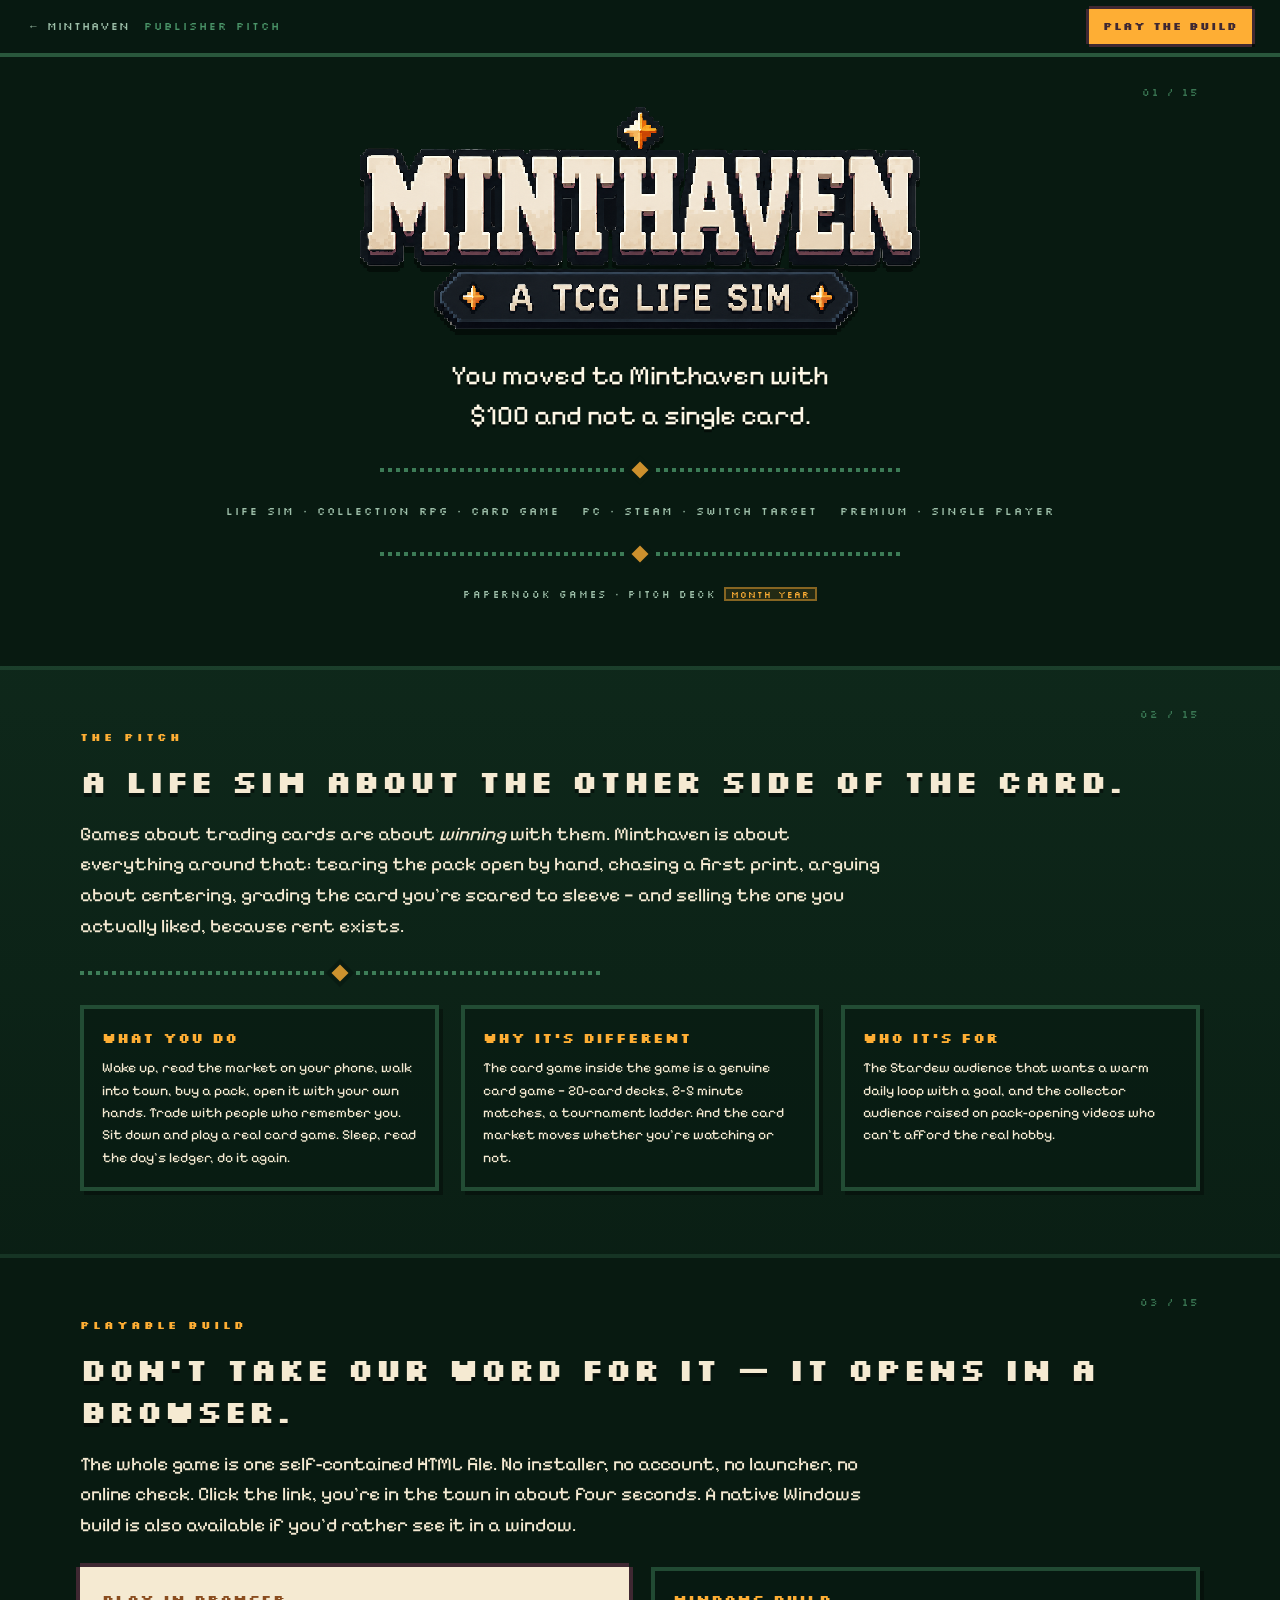
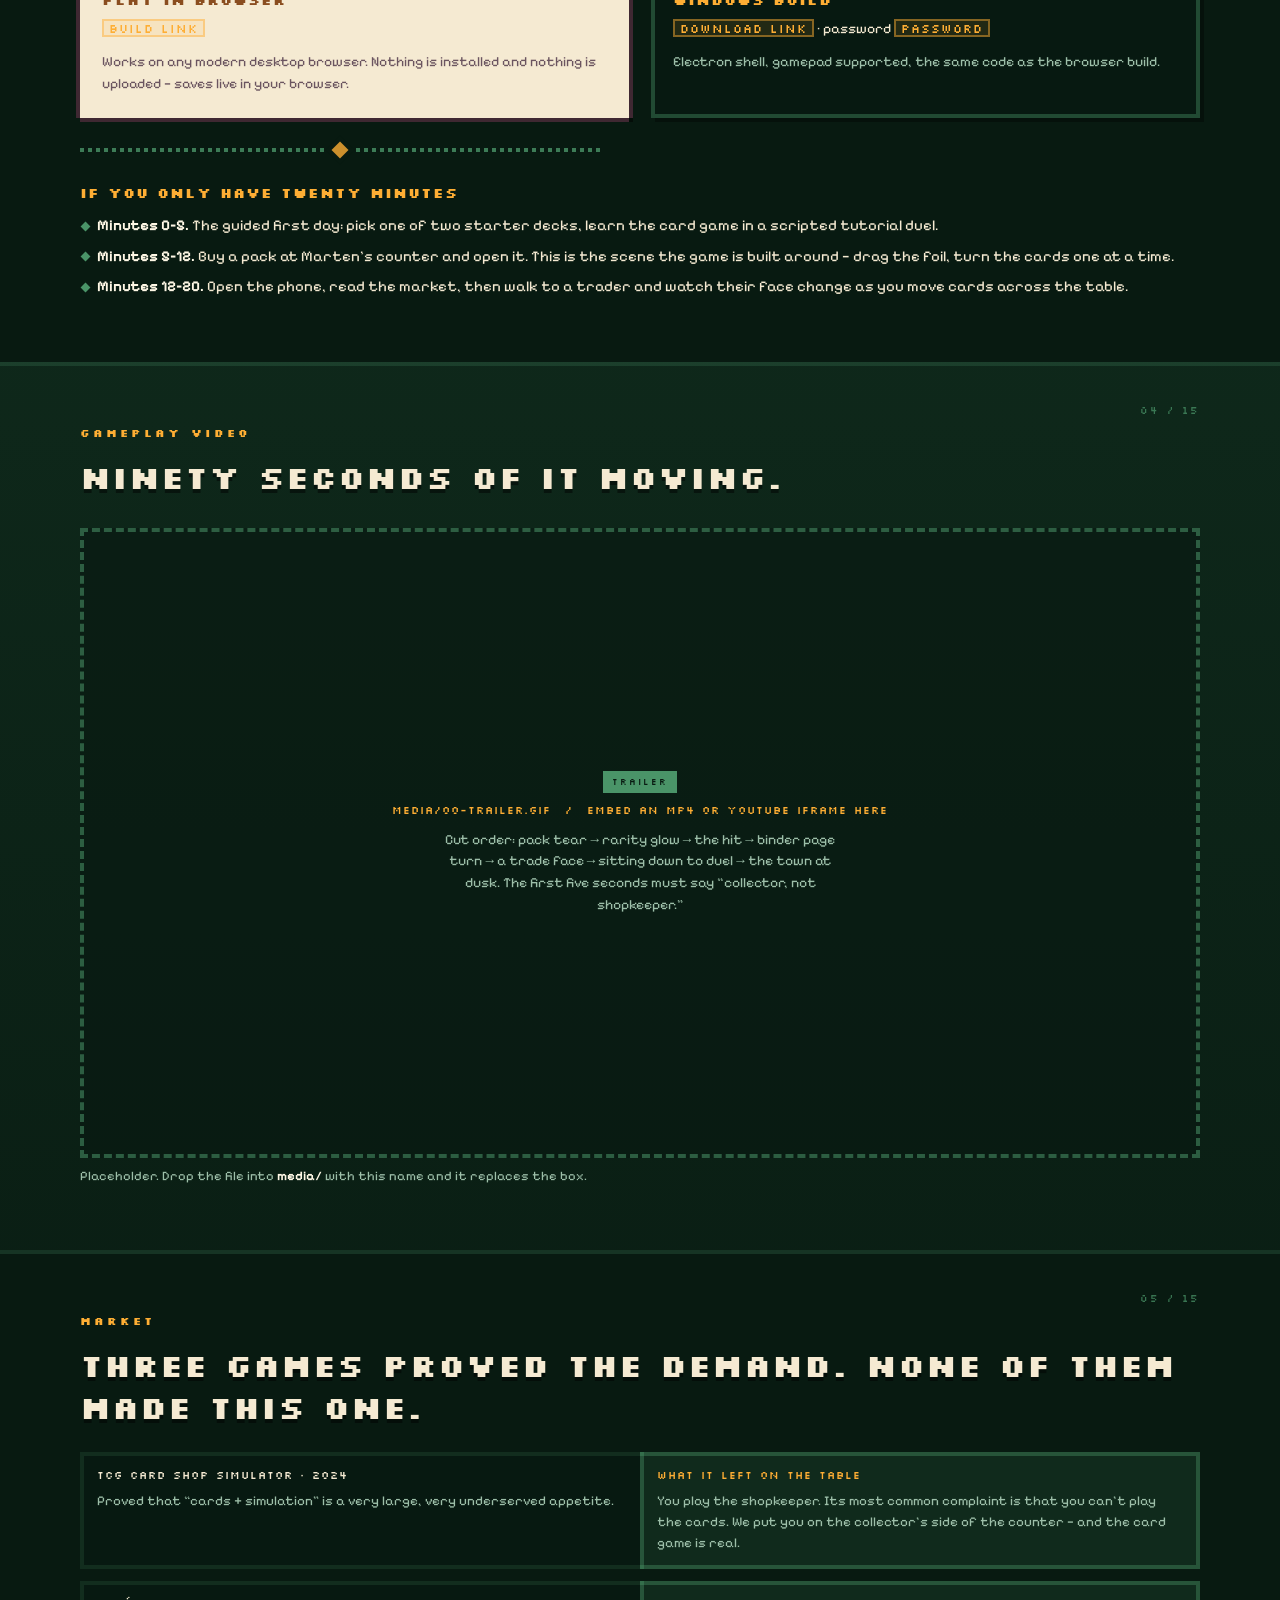
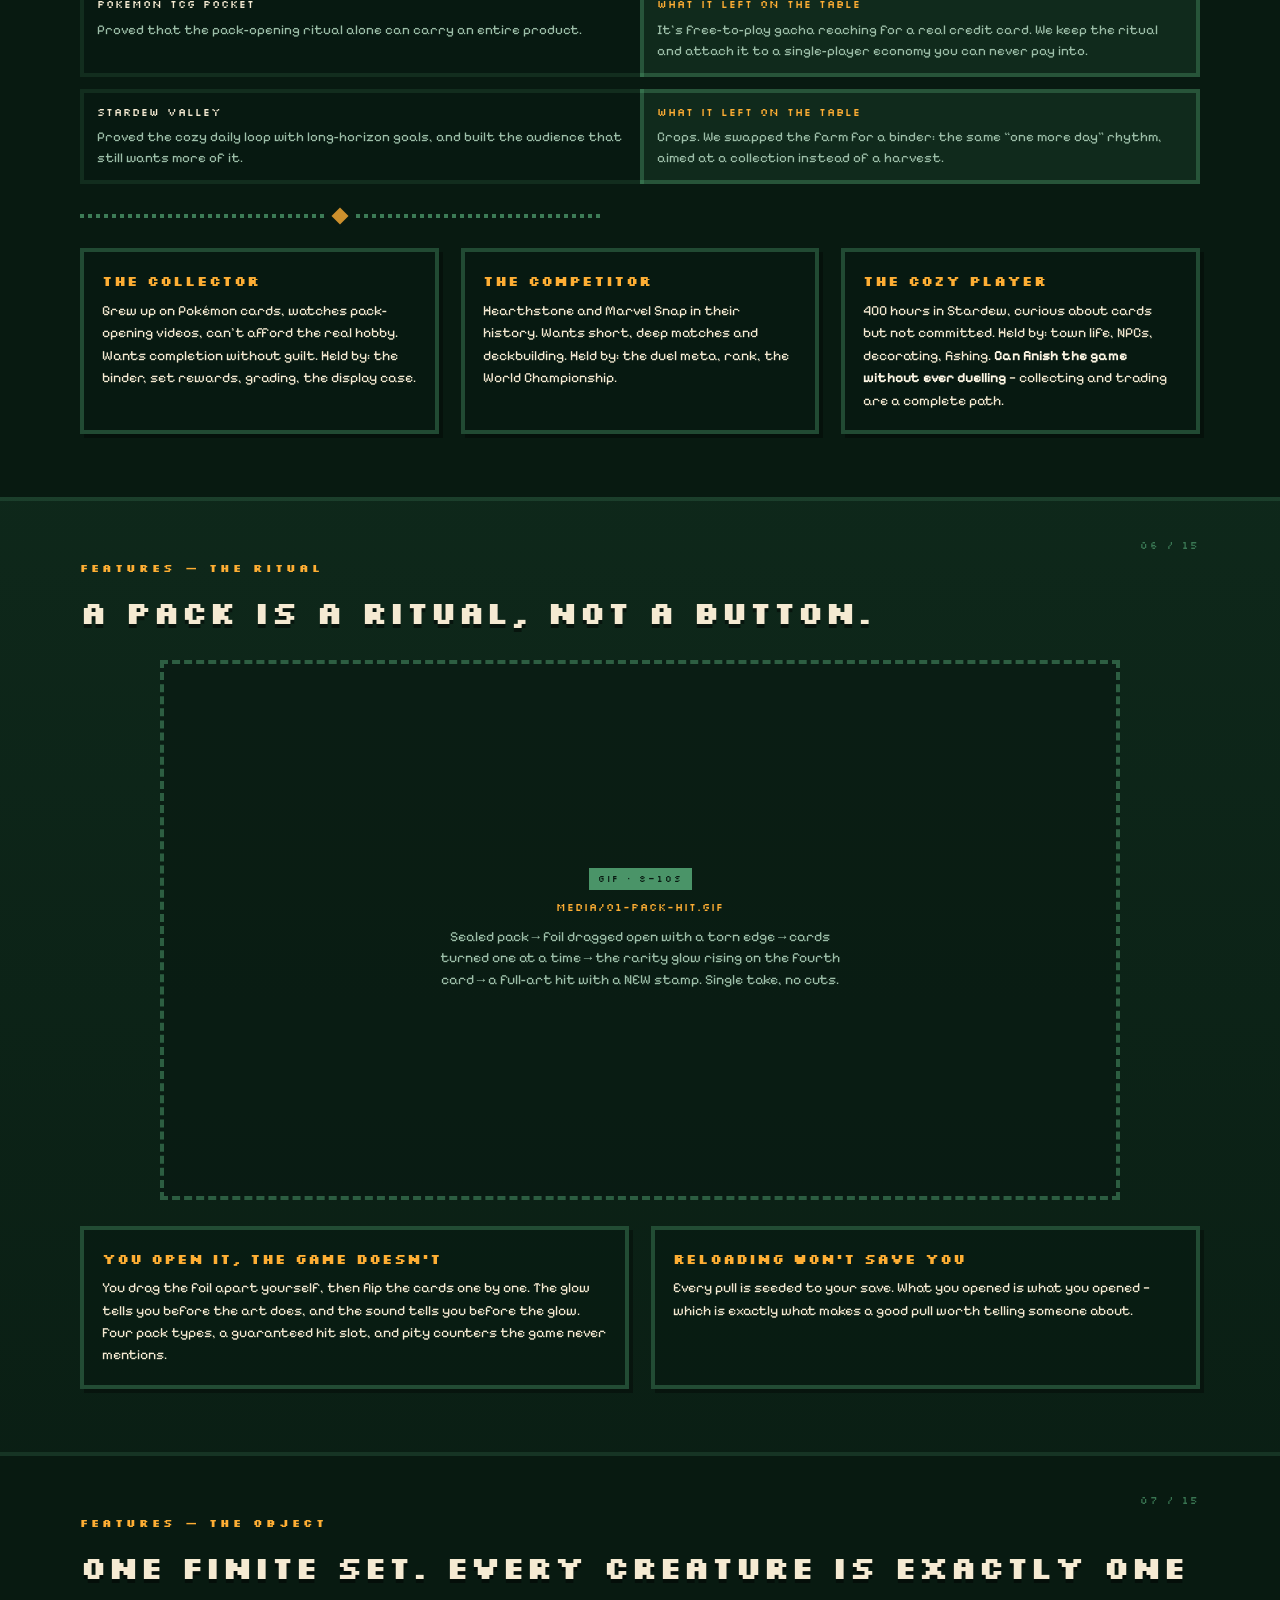
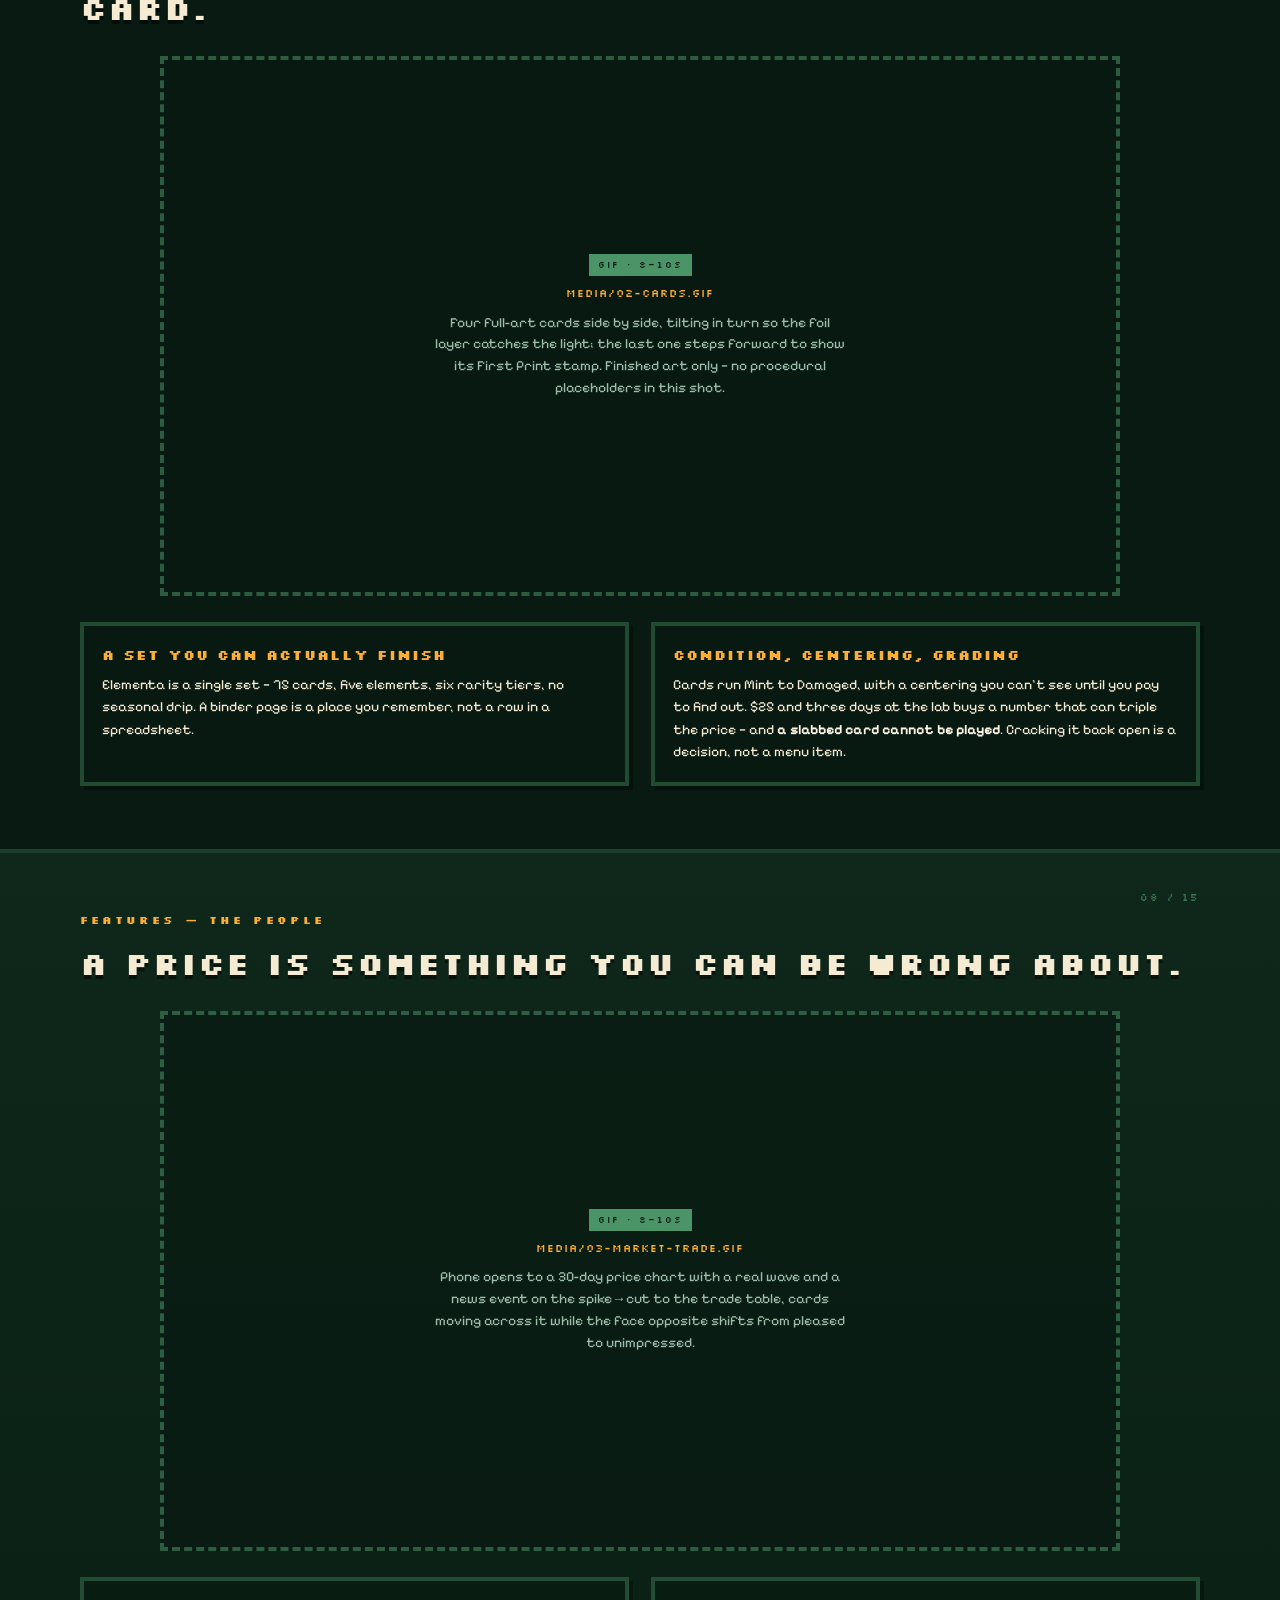
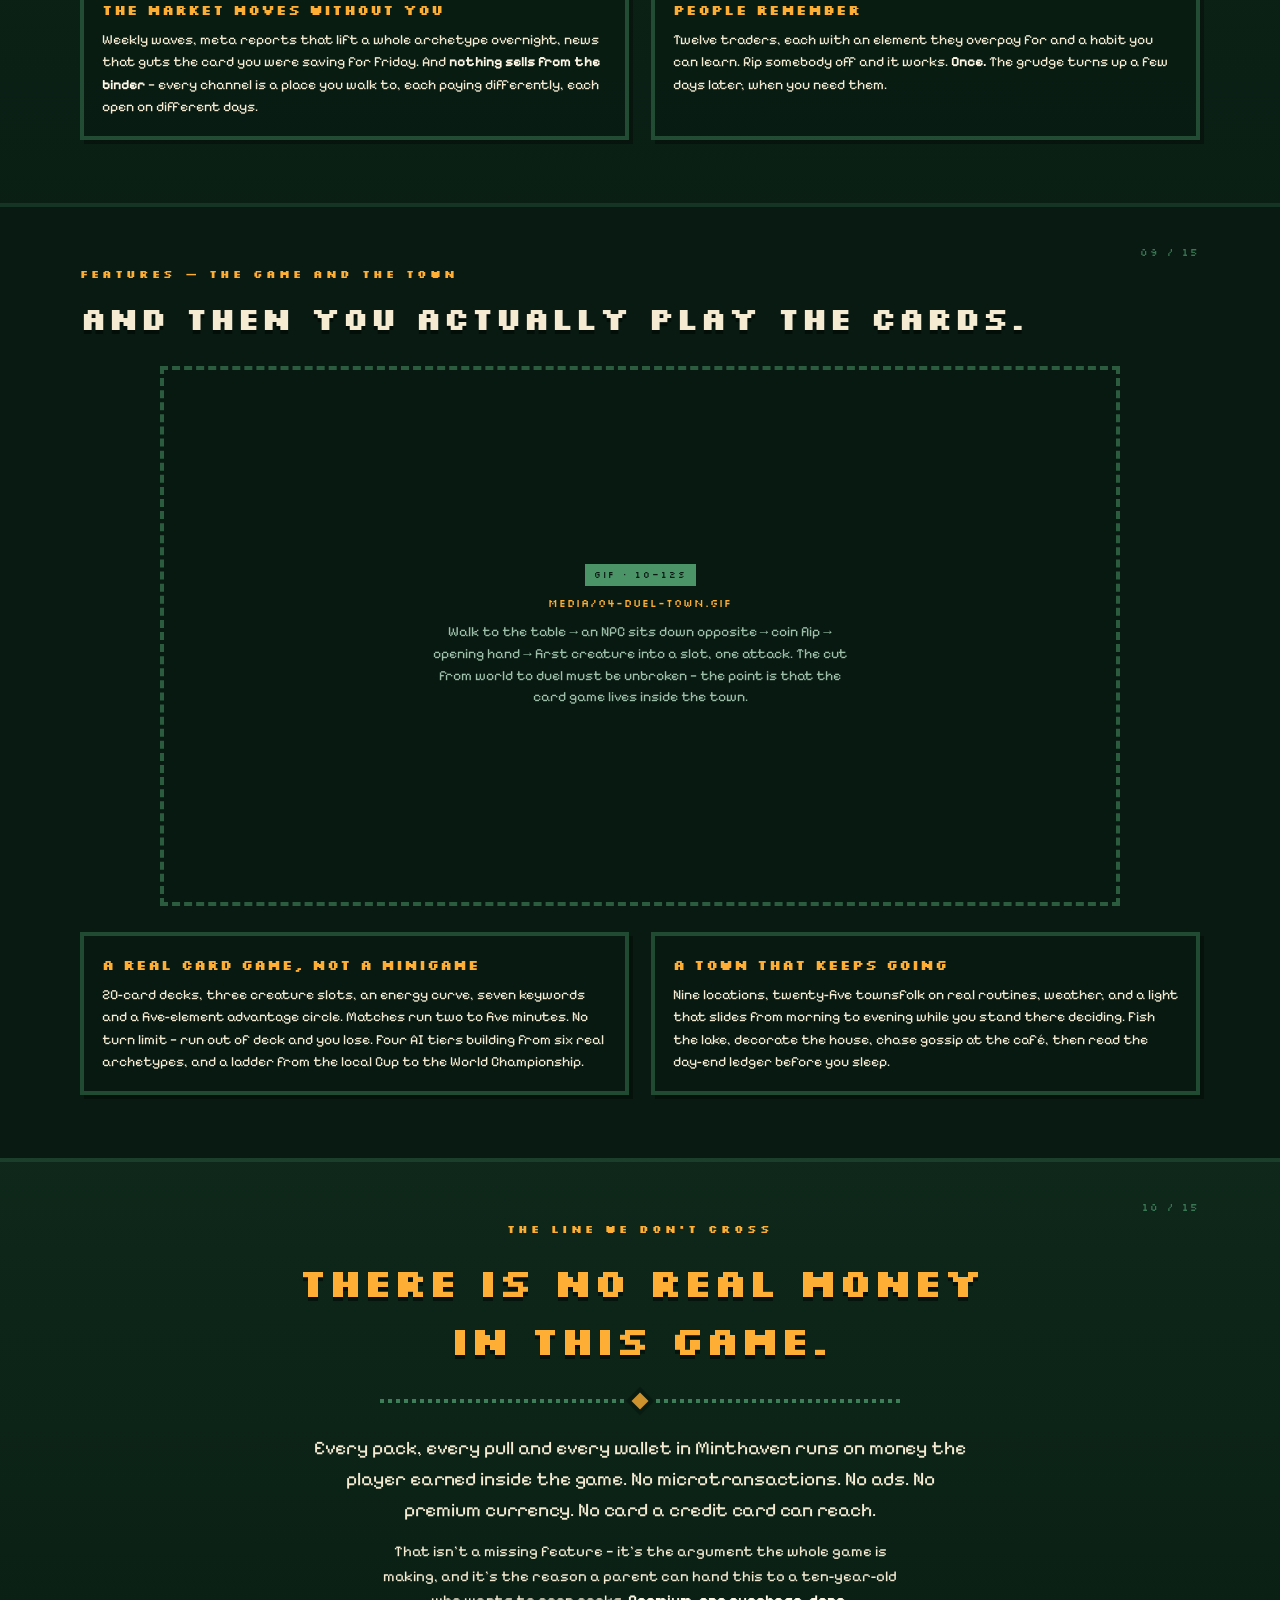
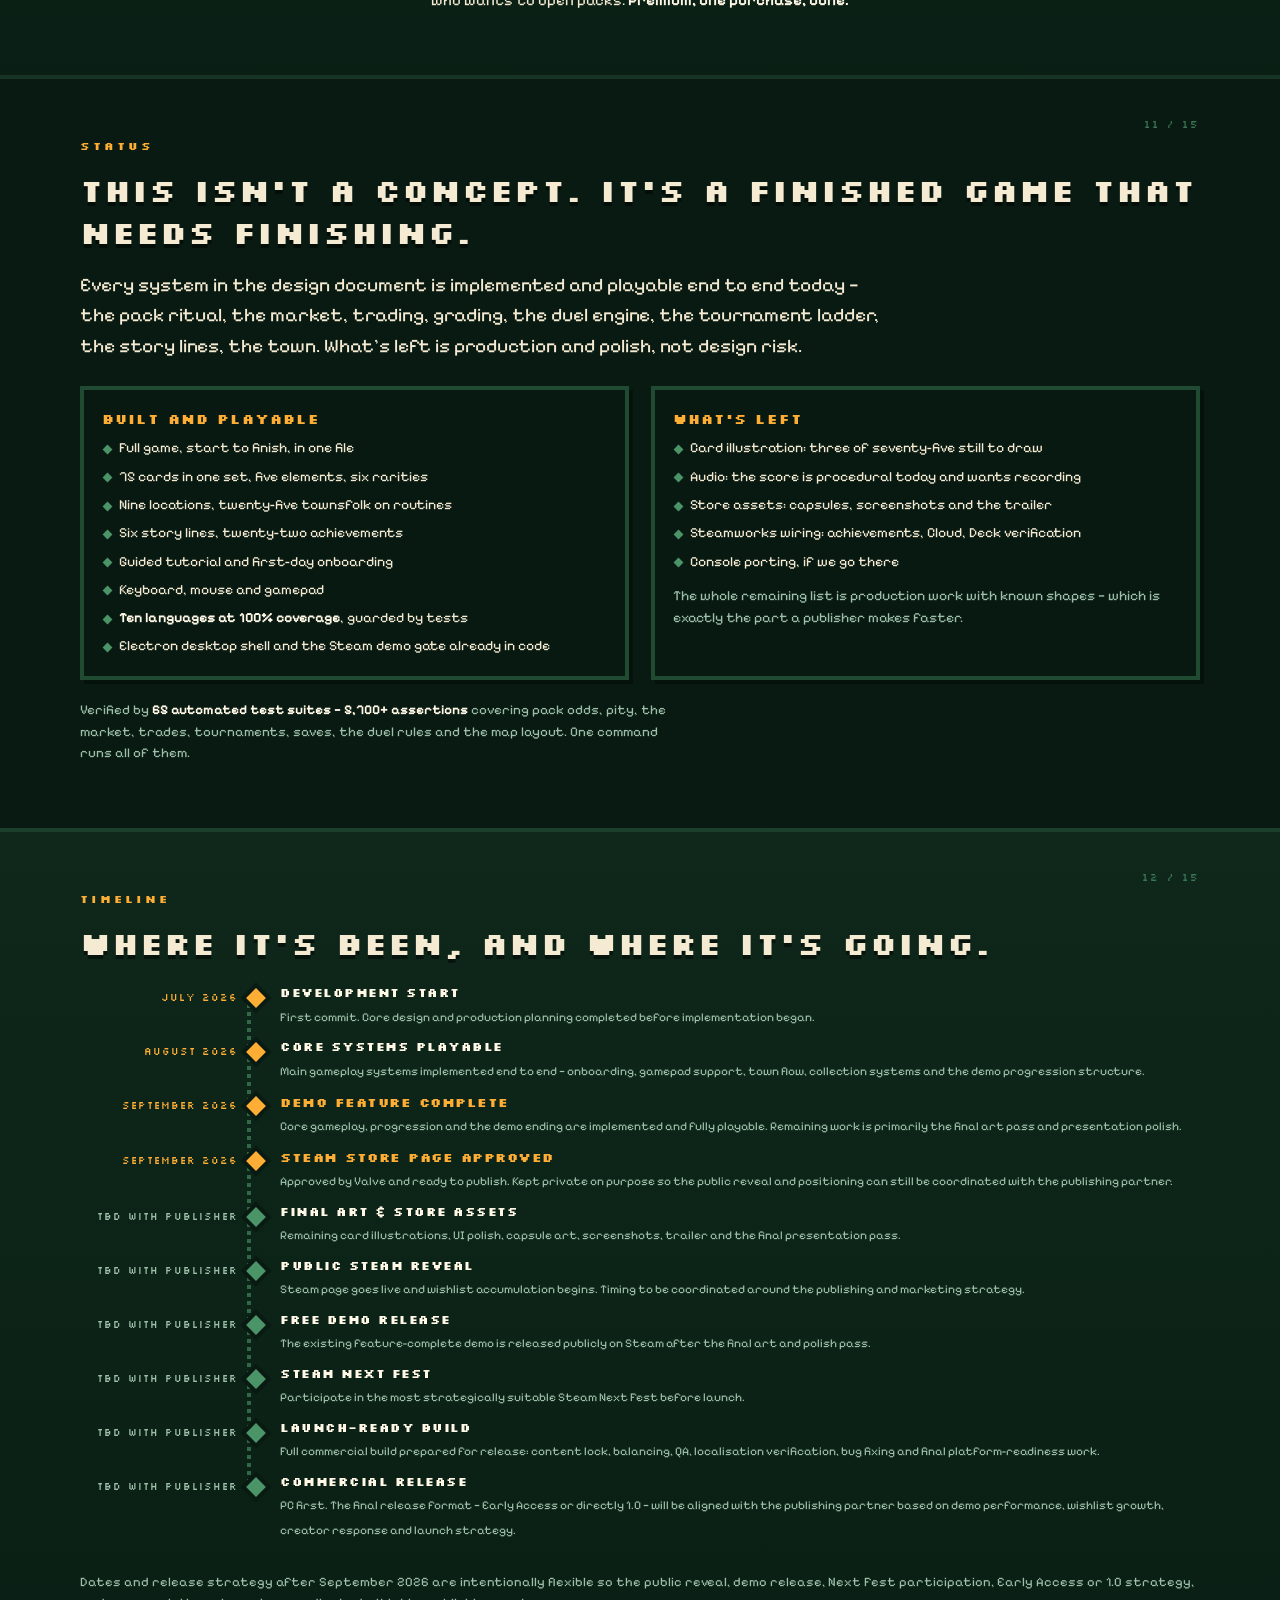
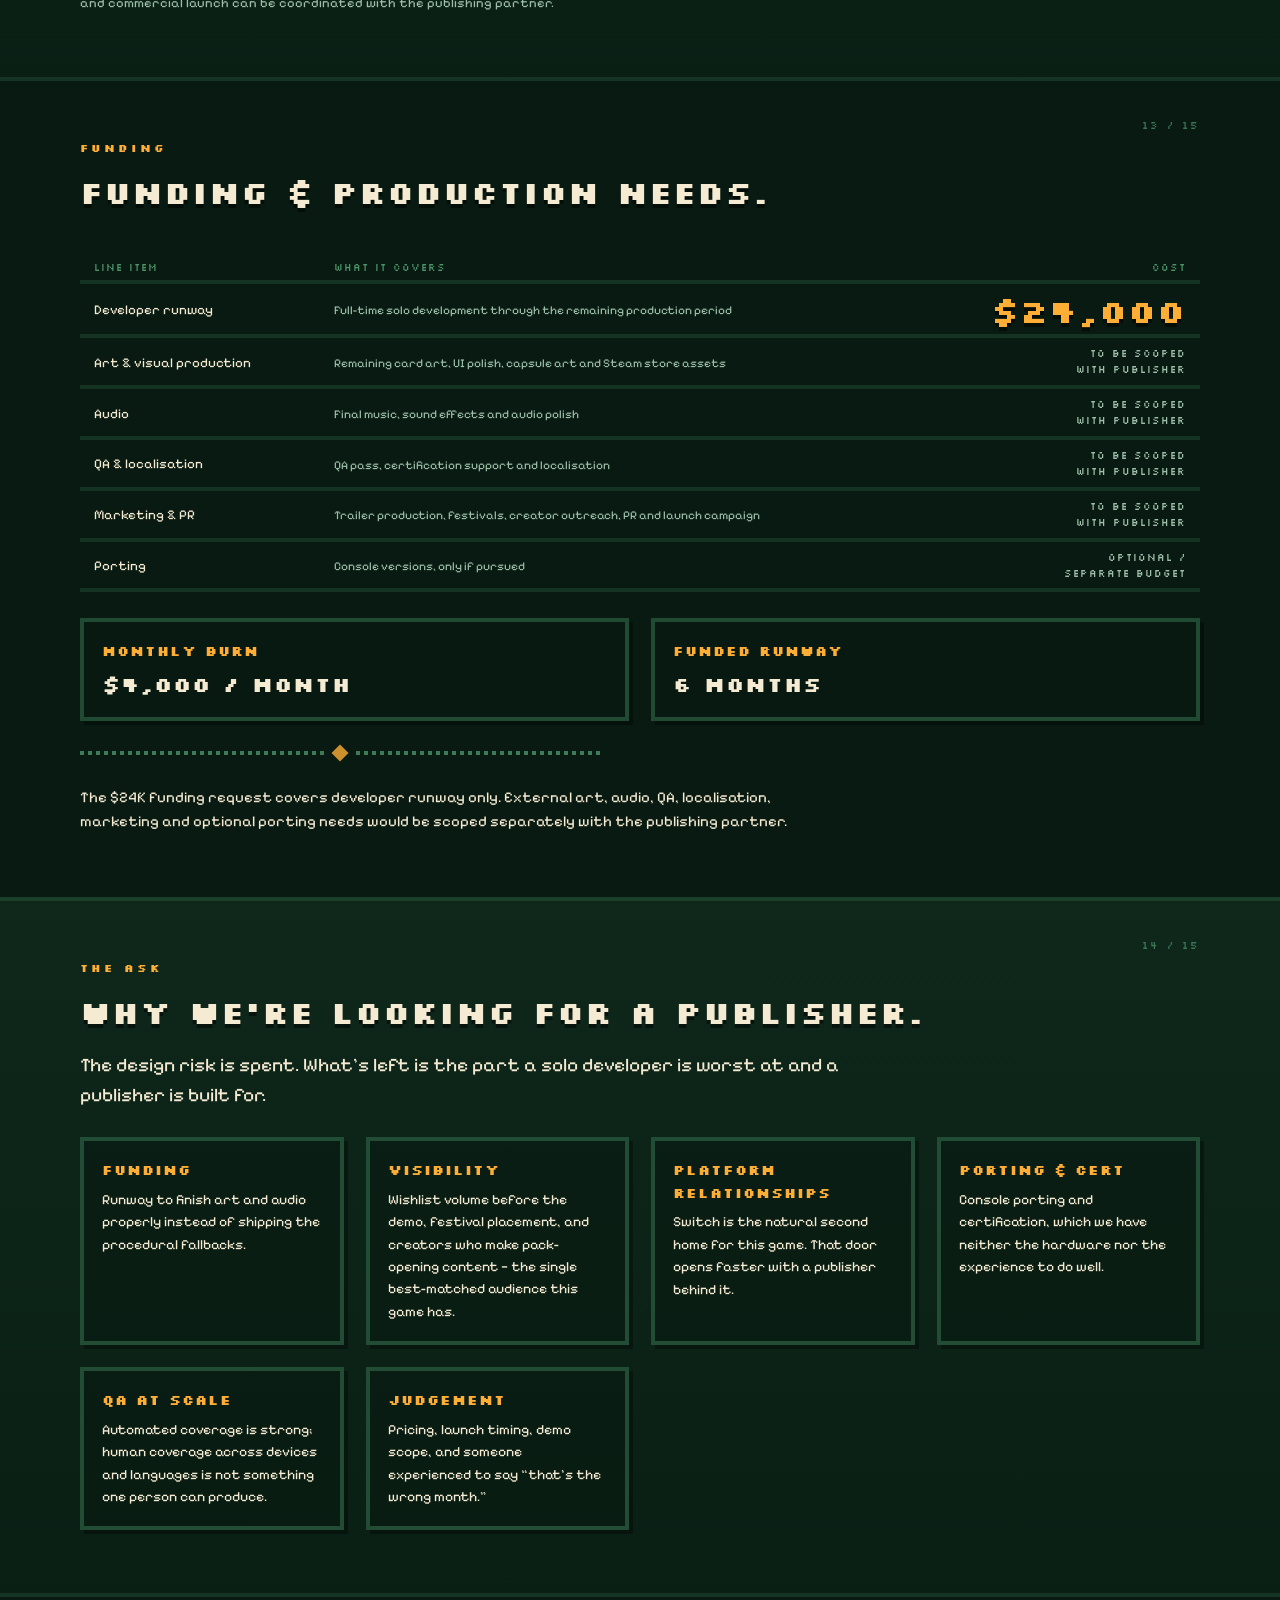
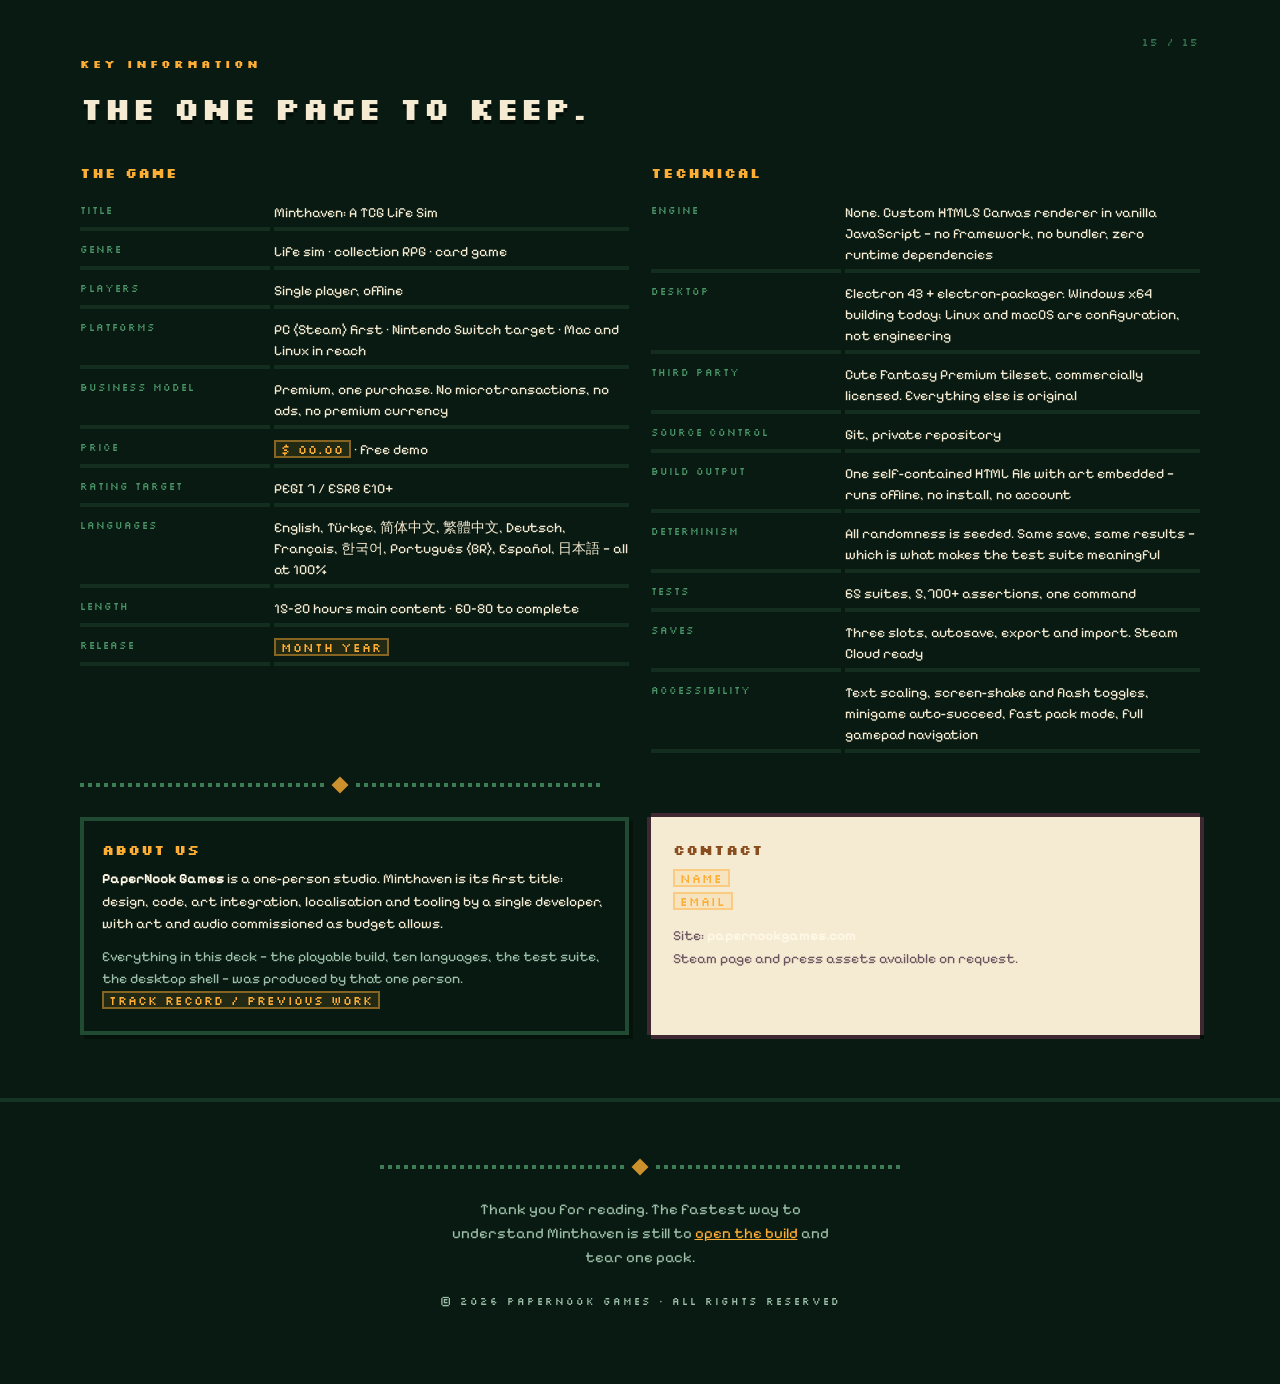
==== commit 322f93ea: "Takvim slaydi: demo feature complete + store page approved, gelecek tarihler TBD WITH PUBLISHER" ====
--- a/pitch/index.html
+++ b/pitch/index.html
@@ -259,6 +259,18 @@
 .tl .what b{ display:block; font-family:'Silkscreen'; font-size:12px; letter-spacing:.5px;
   line-height:1.45; margin-bottom:3px; }
 .tl .what span{ font-size:13.5px; color:var(--dim); line-height:1.5; }
+/* On kalemlik cizelge 16:9'a sigsin diye: tarih kolonu genisledi (TBD WITH PUBLISHER
+   tek satira sigiyor), satir araligi ve punto bir tik kisildi. Dikey nokta cizgisi
+   kolon genisligi + 9px kuralina bagli -- ikisi birlikte degisir. */
+.tl.dense{ margin-top:20px; }
+.tl.dense .item{ grid-template-columns:158px 1fr; padding-bottom:11px; }
+.tl.dense .item::before{ left:167px; }
+.tl.dense .what b{ font-size:11.5px; margin-bottom:2px; }
+.tl.dense .what span{ font-size:12px; line-height:1.42; }
+/* Deck'in en guclu iki kaniti: baslik gold, govde yine cream/mint. Yeni oge yok. */
+.tl .item.key .what b{ color:var(--gold); }
+.tl.dense .item.key .what b{ font-size:12.5px; }
+@media (max-width:600px){ .tl.dense .item{ grid-template-columns:1fr; } }
 @media (max-width:600px){
   .tl .item{ grid-template-columns:1fr; gap:0; }
   .tl .item::before{ left:5px; }
@@ -830,62 +842,63 @@
   <p class="kicker">TIMELINE</p>
   <h2>Where it's been, and where it's going.</h2>
 
-  <div class="tl">
+  <div class="tl dense">
     <div class="item done">
       <div class="when">JULY 2026</div>
       <div class="what"><b>Development start</b>
-      <span>First commit. Design document complete before a line of code.</span></div>
+      <span>First commit. Core design and production planning completed before implementation began.</span></div>
     </div>
     <div class="item done">
       <div class="when">AUGUST 2026</div>
-      <div class="what"><b>All systems playable</b>
-      <span>Every designed system implemented end to end. Onboarding, gamepad, town art
-      and the demo gate land in the same window.</span></div>
-    </div>
-    <div class="item done">
+      <div class="what"><b>Core systems playable</b>
+      <span>Main gameplay systems implemented end to end &mdash; onboarding, gamepad support, town flow, collection systems and the demo progression structure.</span></div>
+    </div>
+    <div class="item done key">
       <div class="when">SEPTEMBER 2026</div>
-      <div class="what"><b>Ten languages at full coverage &middot; desktop shell</b>
-      <span>Localization closed and test-guarded; Electron build producing a Windows
-      executable.</span></div>
+      <div class="what"><b>Demo feature complete</b>
+      <span>Core gameplay, progression and the demo ending are implemented and fully playable. Remaining work is primarily the final art pass and presentation polish.</span></div>
+    </div>
+    <div class="item done key">
+      <div class="when">SEPTEMBER 2026</div>
+      <div class="what"><b>Steam store page approved</b>
+      <span>Approved by Valve and ready to publish. Kept private on purpose so the public reveal and positioning can still be coordinated with the publishing partner.</span></div>
     </div>
     <div class="item">
-      <div class="when"><span class="fill">MONTH YEAR</span></div>
-      <div class="what"><b>Card art complete &middot; store assets</b>
-      <span>Final illustrations, capsule set, screenshots and the trailer.
-      <span class="fill">DURATION</span></span></div>
+      <div class="when">TBD WITH PUBLISHER</div>
+      <div class="what"><b>Final art &amp; store assets</b>
+      <span>Remaining card illustrations, UI polish, capsule art, screenshots, trailer and the final presentation pass.</span></div>
     </div>
     <div class="item">
-      <div class="when"><span class="fill">MONTH YEAR</span></div>
-      <div class="what"><b>Steam page live</b>
-      <span>Wishlist accumulation begins. Target: four to six weeks ahead of the demo.</span></div>
+      <div class="when">TBD WITH PUBLISHER</div>
+      <div class="what"><b>Public Steam reveal</b>
+      <span>Steam page goes live and wishlist accumulation begins. Timing to be coordinated around the publishing and marketing strategy.</span></div>
     </div>
     <div class="item">
-      <div class="when"><span class="fill">MONTH YEAR</span></div>
-      <div class="what"><b>Free demo on Steam</b>
-      <span>The demo is content-gated, not day-gated: it ends after the player's first local
-      tournament result. Already implemented and tested.</span></div>
+      <div class="when">TBD WITH PUBLISHER</div>
+      <div class="what"><b>Free demo release</b>
+      <span>The existing feature-complete demo is released publicly on Steam after the final art and polish pass.</span></div>
     </div>
     <div class="item">
-      <div class="when"><span class="fill">MONTH YEAR</span></div>
+      <div class="when">TBD WITH PUBLISHER</div>
       <div class="what"><b>Steam Next Fest</b>
-      <span>One festival only, and it should be the one before launch.
-      <span class="fill">WHICH FEST</span></span></div>
+      <span>Participate in the most strategically suitable Steam Next Fest before launch.</span></div>
     </div>
     <div class="item">
-      <div class="when"><span class="fill">MONTH YEAR</span></div>
-      <div class="what"><b>Content lock &middot; beta &middot; certification</b>
-      <span><span class="fill">DURATION</span></span></div>
+      <div class="when">TBD WITH PUBLISHER</div>
+      <div class="what"><b>Launch-ready build</b>
+      <span>Full commercial build prepared for release: content lock, balancing, QA, localisation verification, bug fixing and final platform-readiness work.</span></div>
     </div>
     <div class="item">
-      <div class="when"><span class="fill">MONTH YEAR</span></div>
-      <div class="what"><b>1.0 release</b>
-      <span>PC first. <span class="fill">PLATFORMS AT LAUNCH</span></span></div>
-    </div>
-  </div>
-
-  <p class="dim" style="margin-top:26px;font-size:13.5px">
-    Dates past September 2026 are deliberately open &mdash; they depend on the shape of the
-    deal, and we'd rather set them with you than present a schedule we'd have to renegotiate.
+      <div class="when">TBD WITH PUBLISHER</div>
+      <div class="what"><b>Commercial release</b>
+      <span>PC first. The final release format &mdash; Early Access or directly 1.0 &mdash; will be aligned with the publishing partner based on demo performance, wishlist growth, creator response and launch strategy.</span></div>
+    </div>
+  </div>
+
+  <p class="dim" style="margin-top:20px;font-size:13px;max-width:none">
+    Dates and release strategy after September 2026 are intentionally flexible so the public
+    reveal, demo release, Next Fest participation, Early Access or 1.0 strategy, and commercial
+    launch can be coordinated with the publishing partner.
   </p>
   </div>
 </section>
@@ -902,7 +915,7 @@
 <section class="slide" id="budget">
   <div class="inner">
   <span class="no">13 / 15</span>
-  <p class="kicker">BUDGET</p>
+  <p class="kicker">FUNDING</p>
   <h2>Funding &amp; production needs.</h2>
 
   <div class="tablewrap">
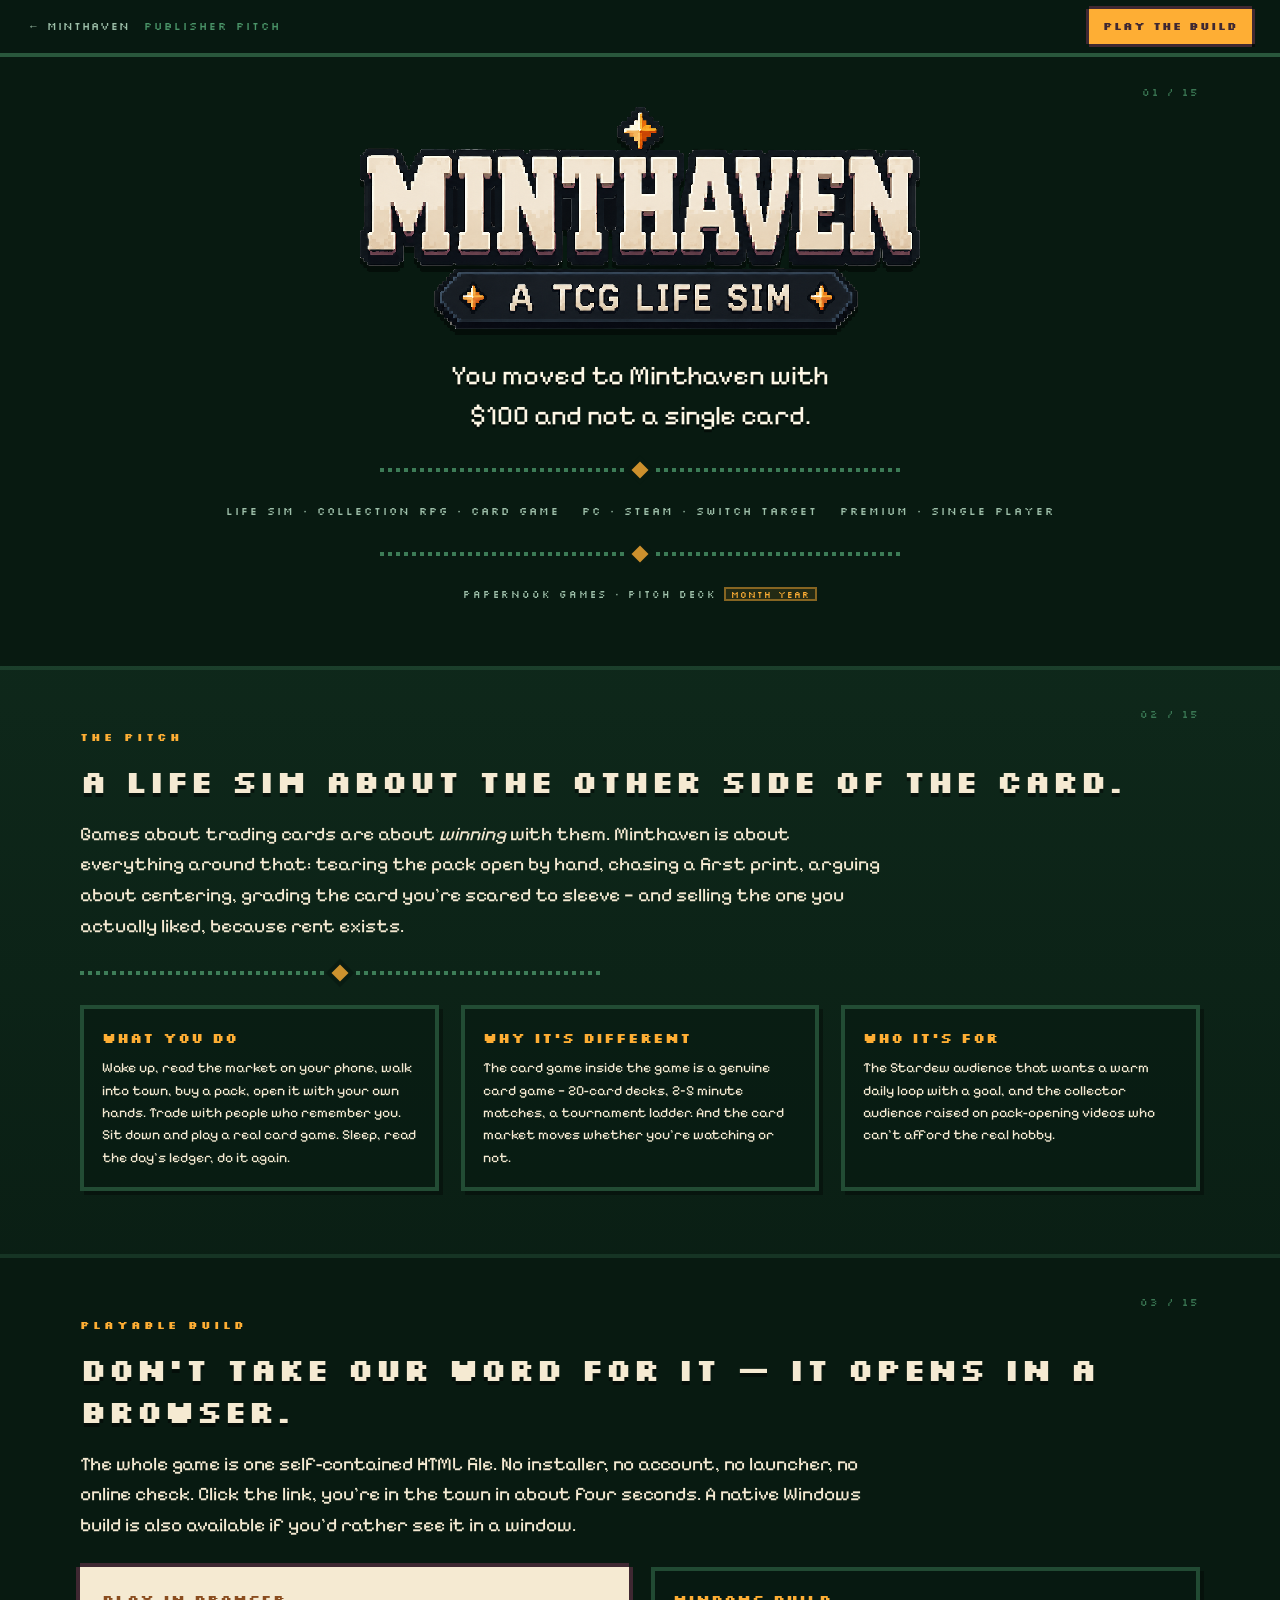
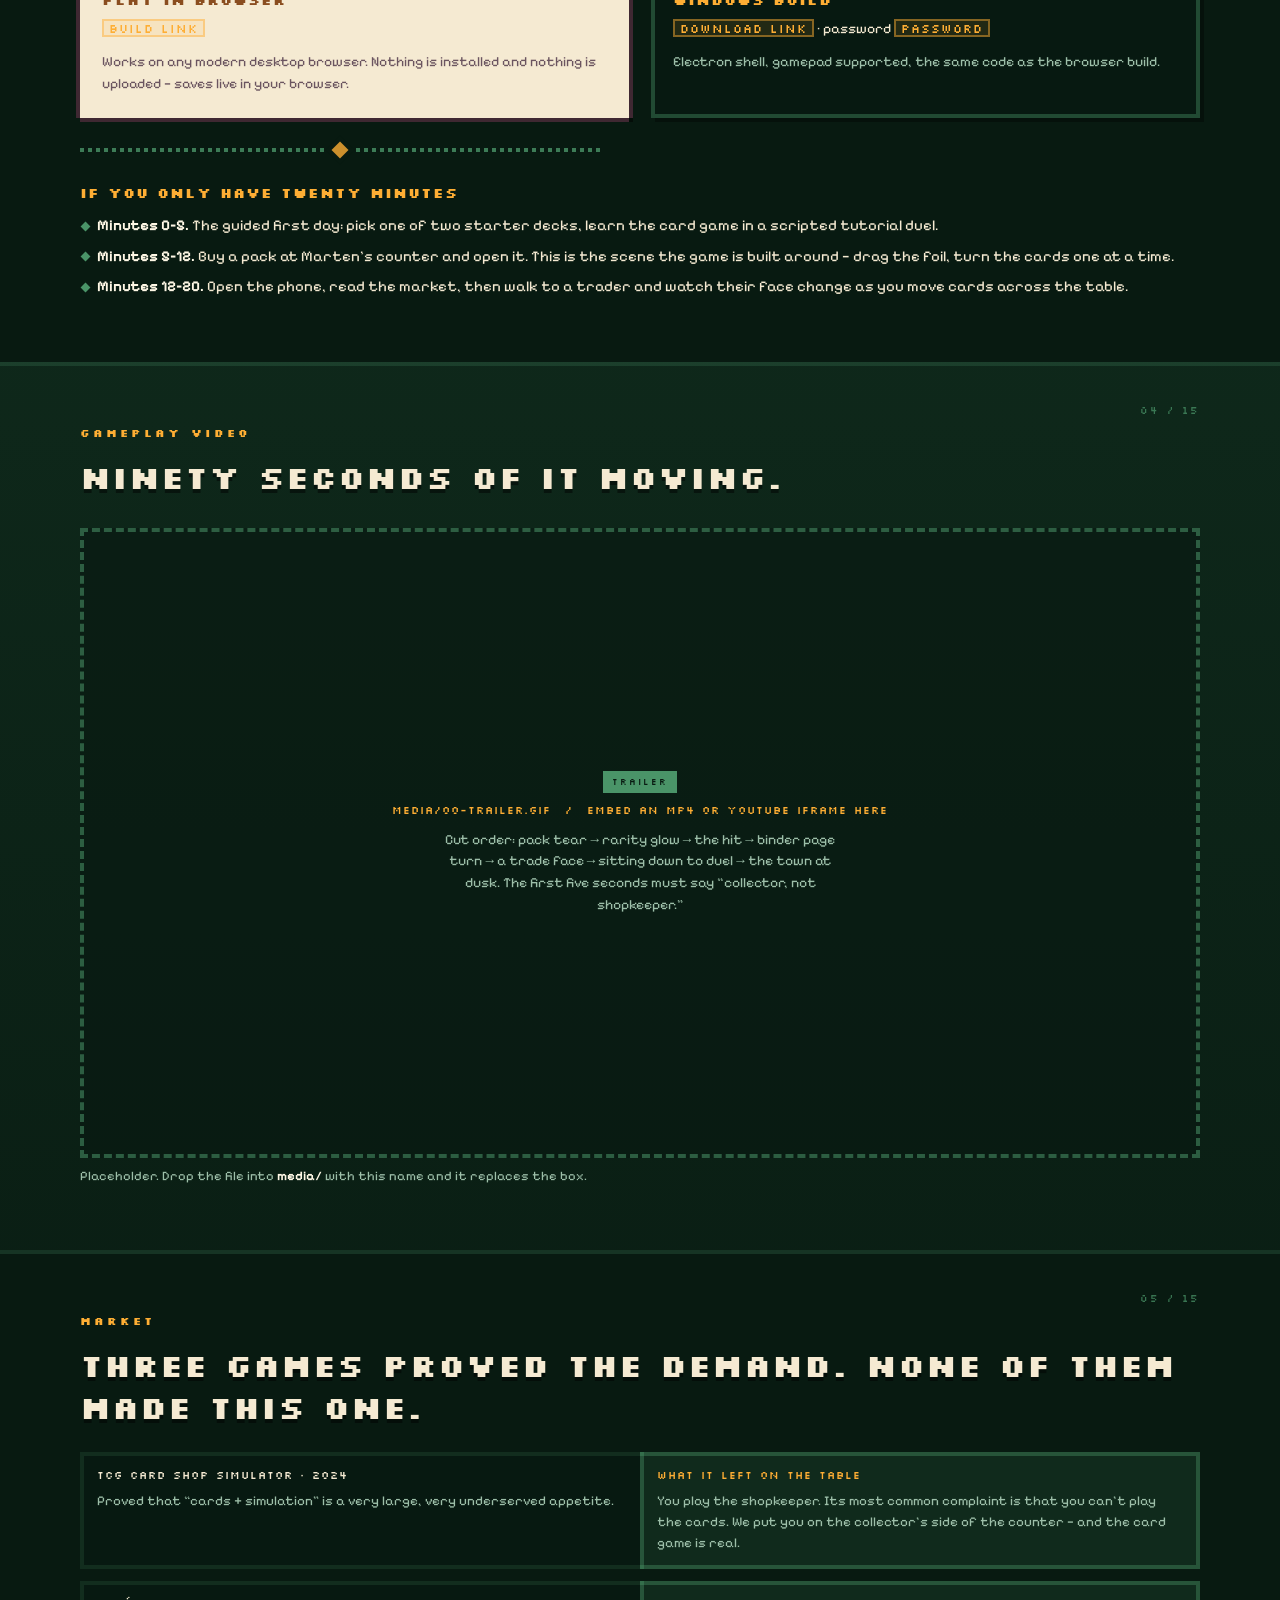
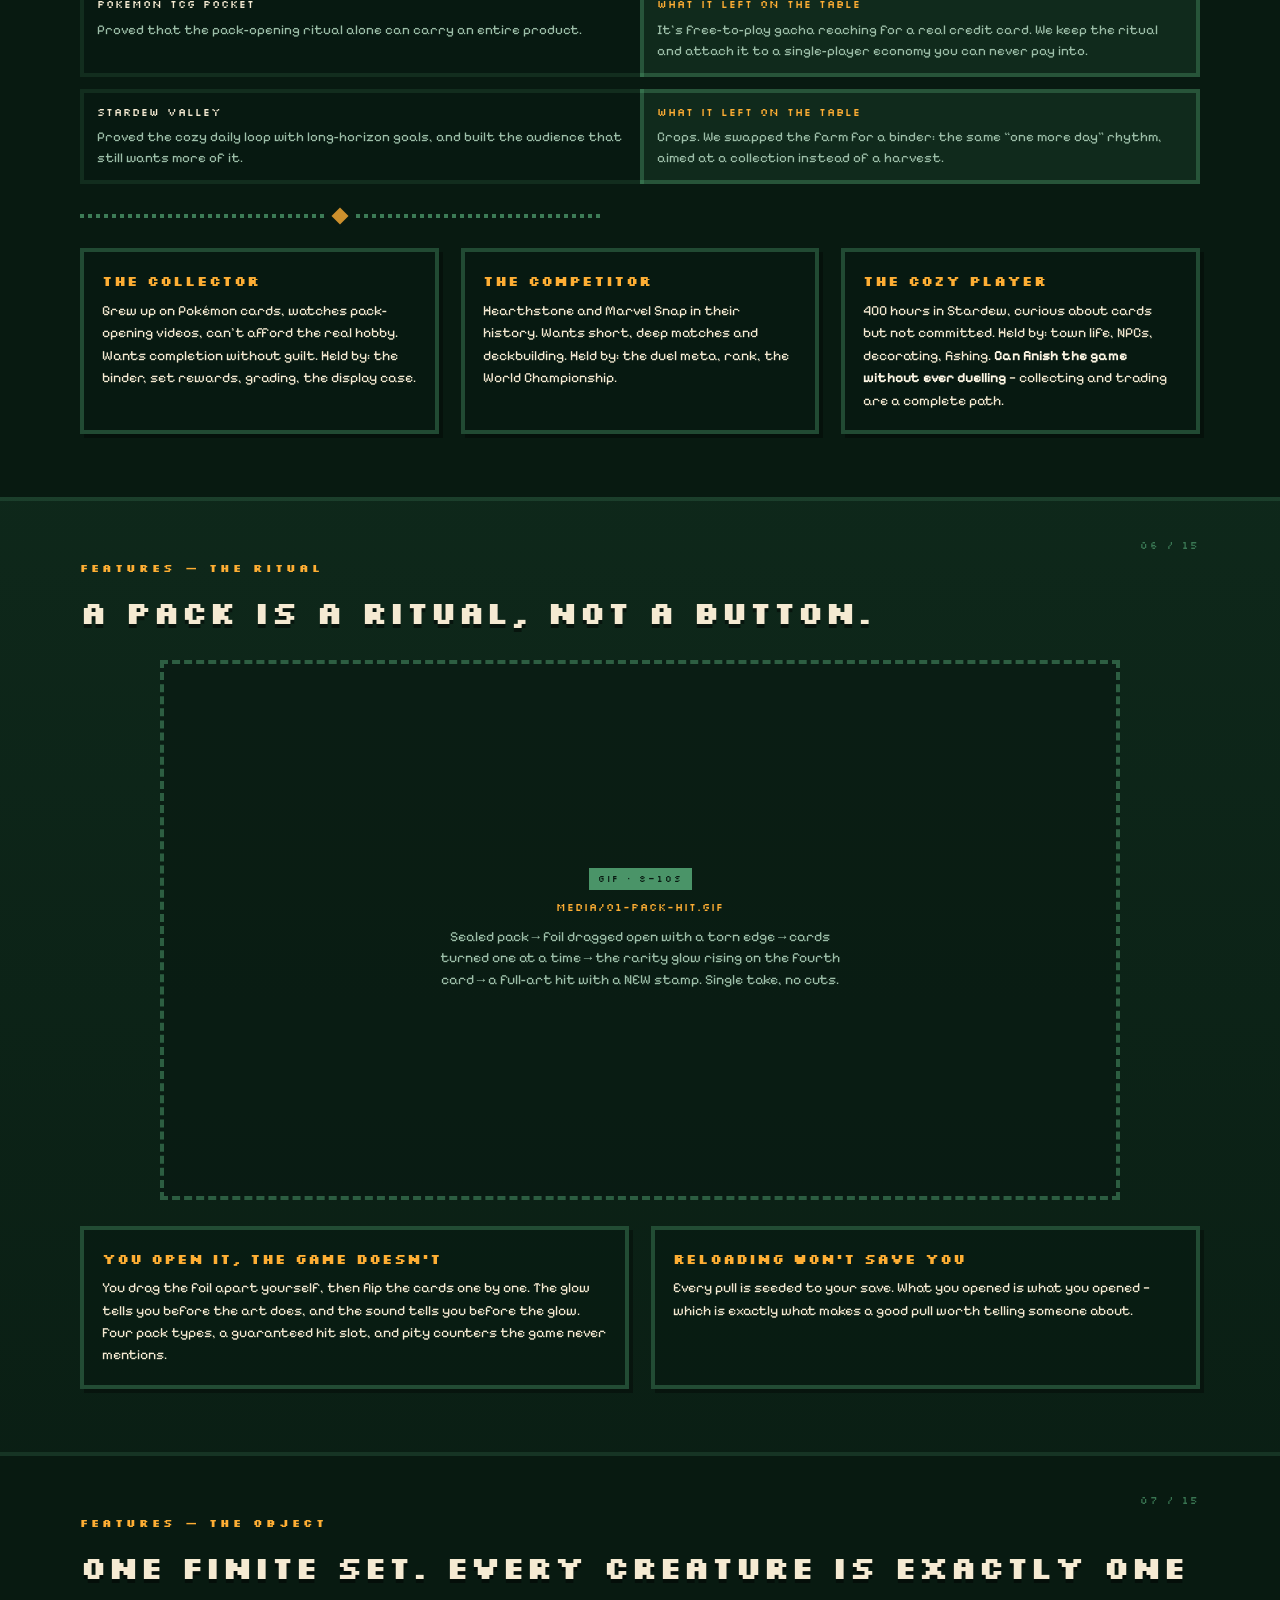
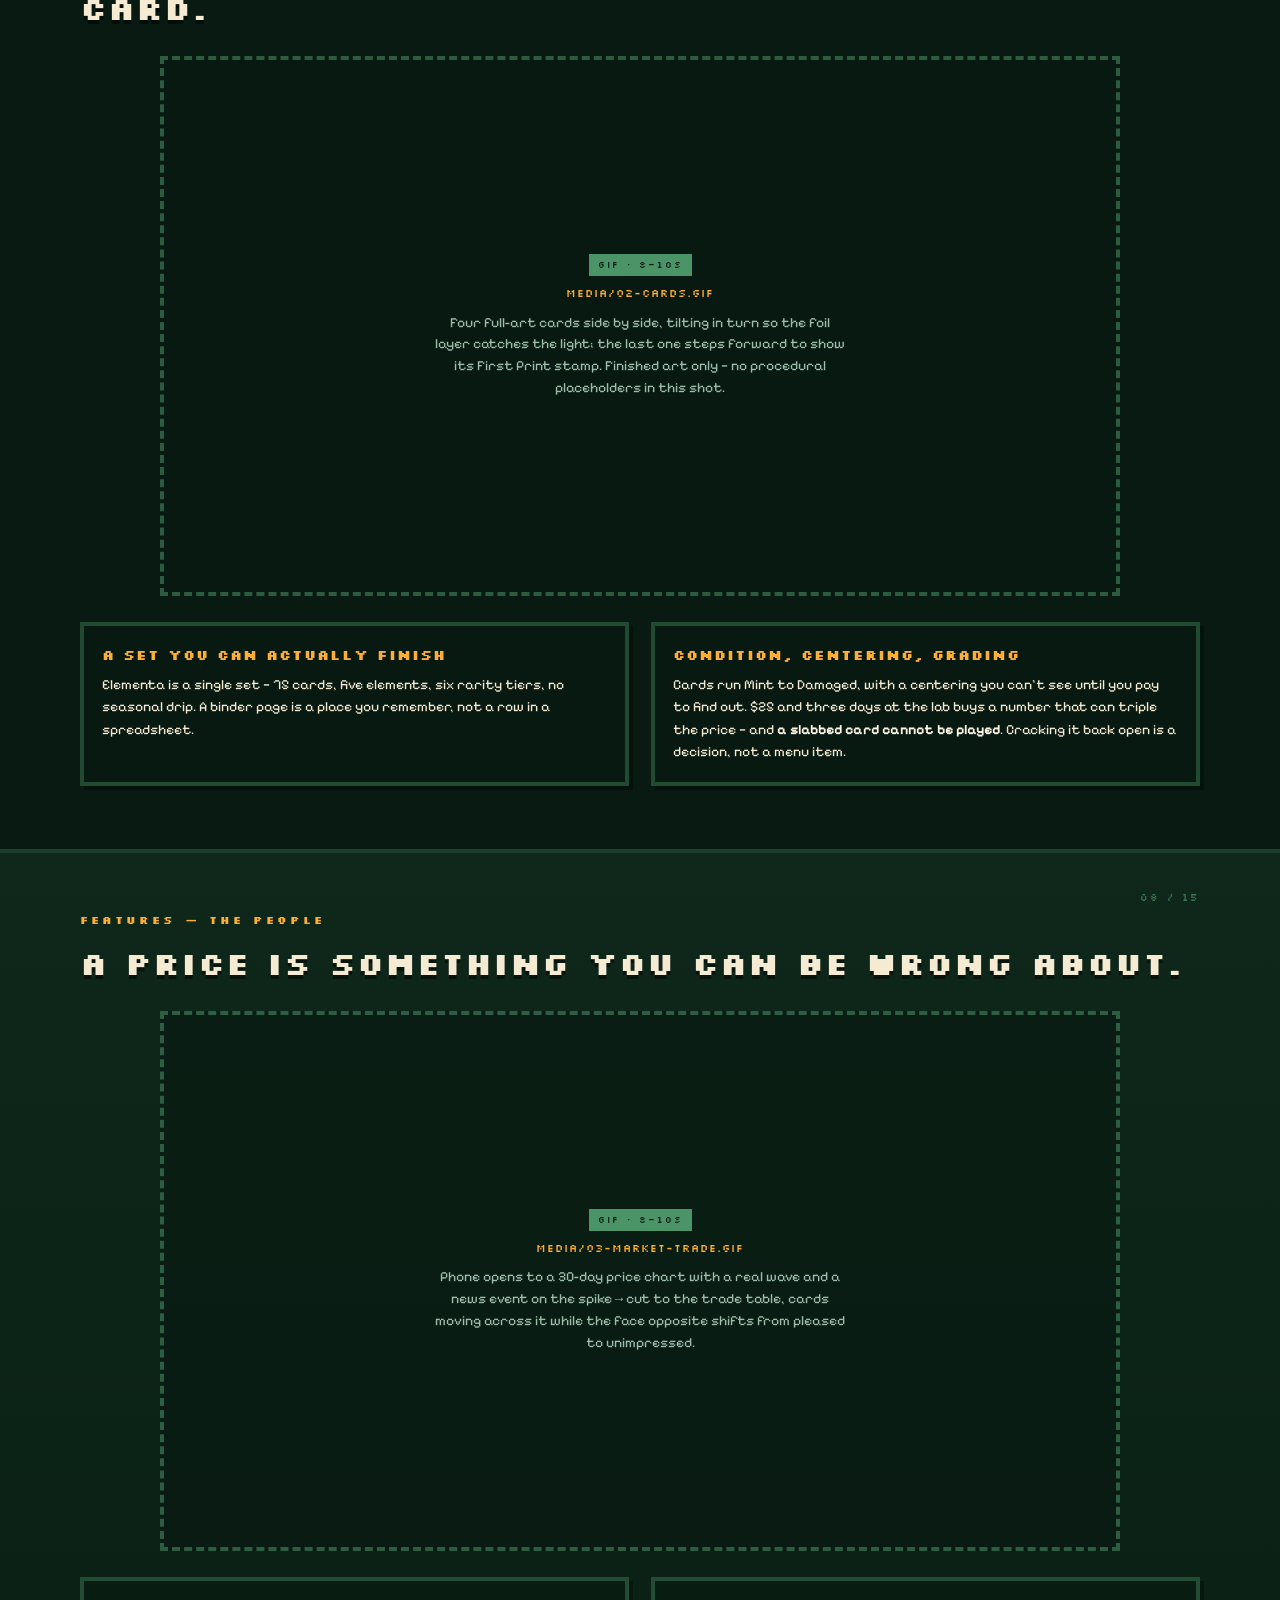
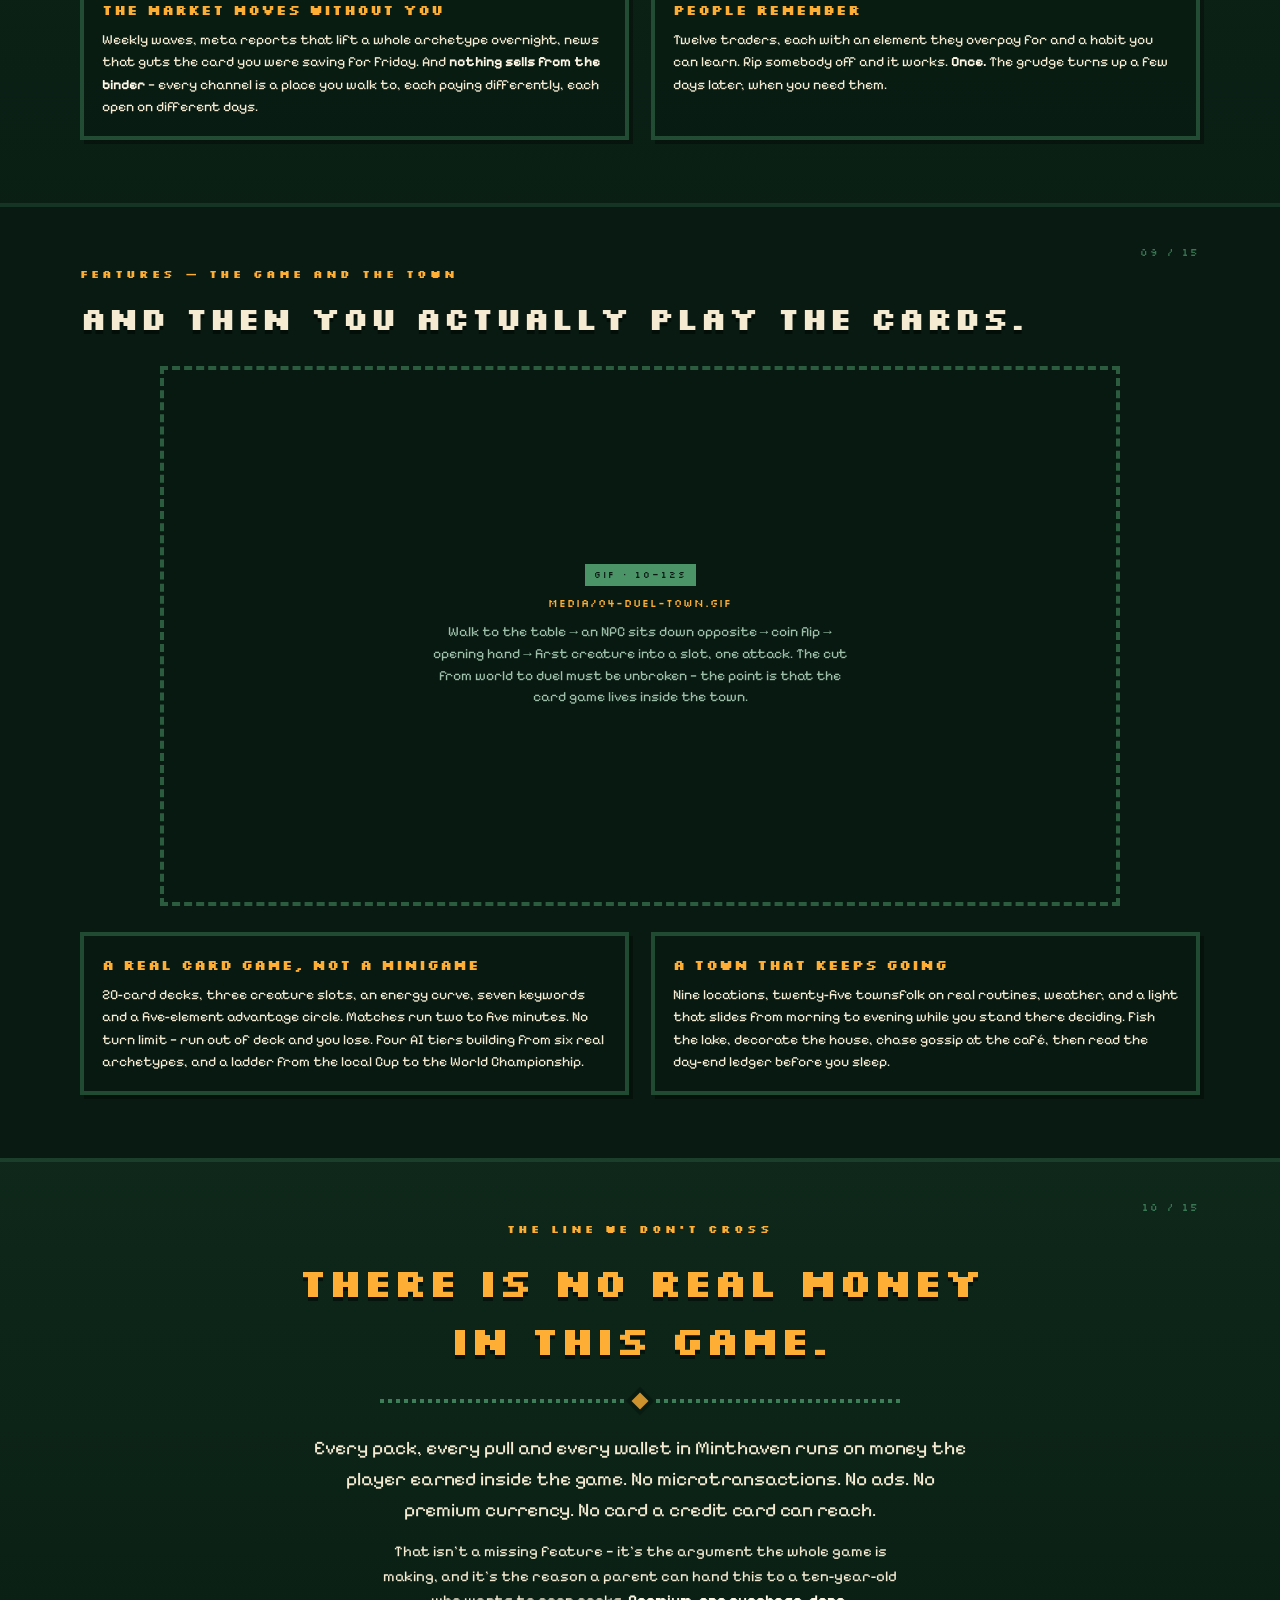
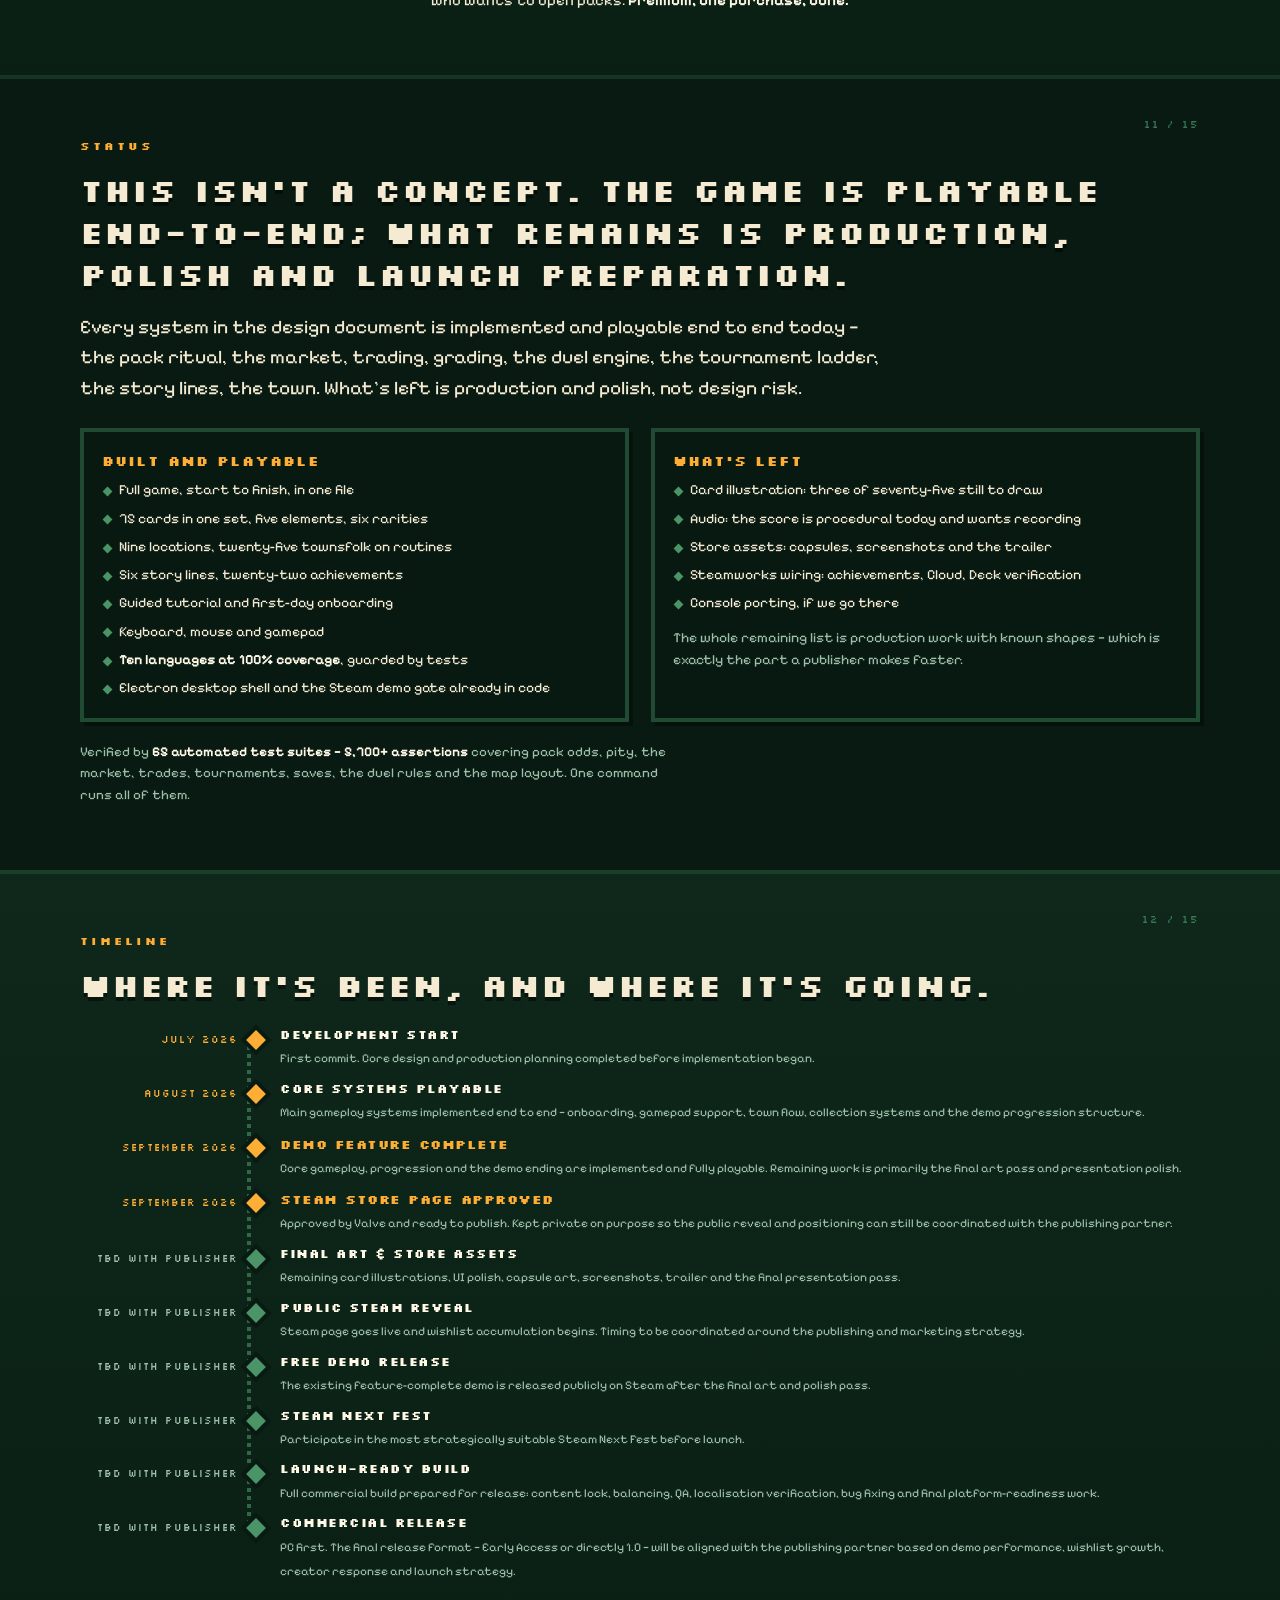
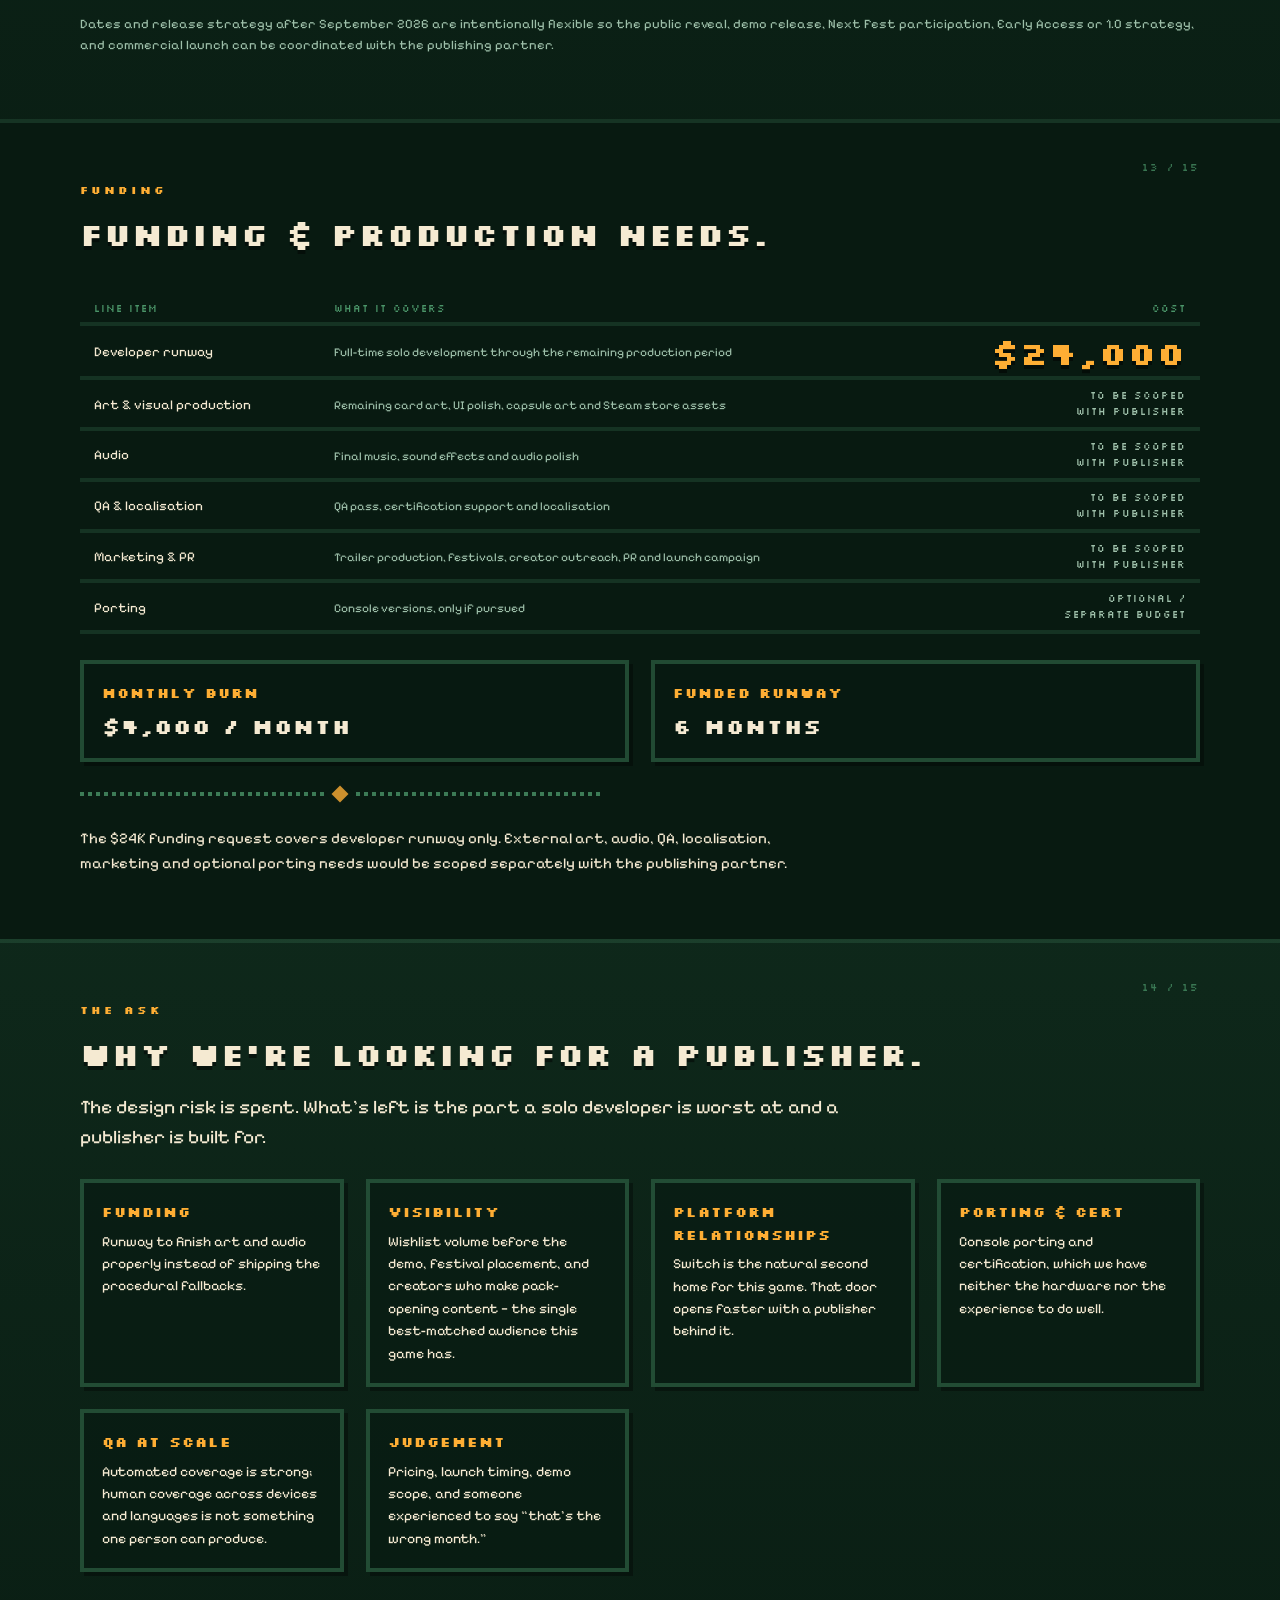
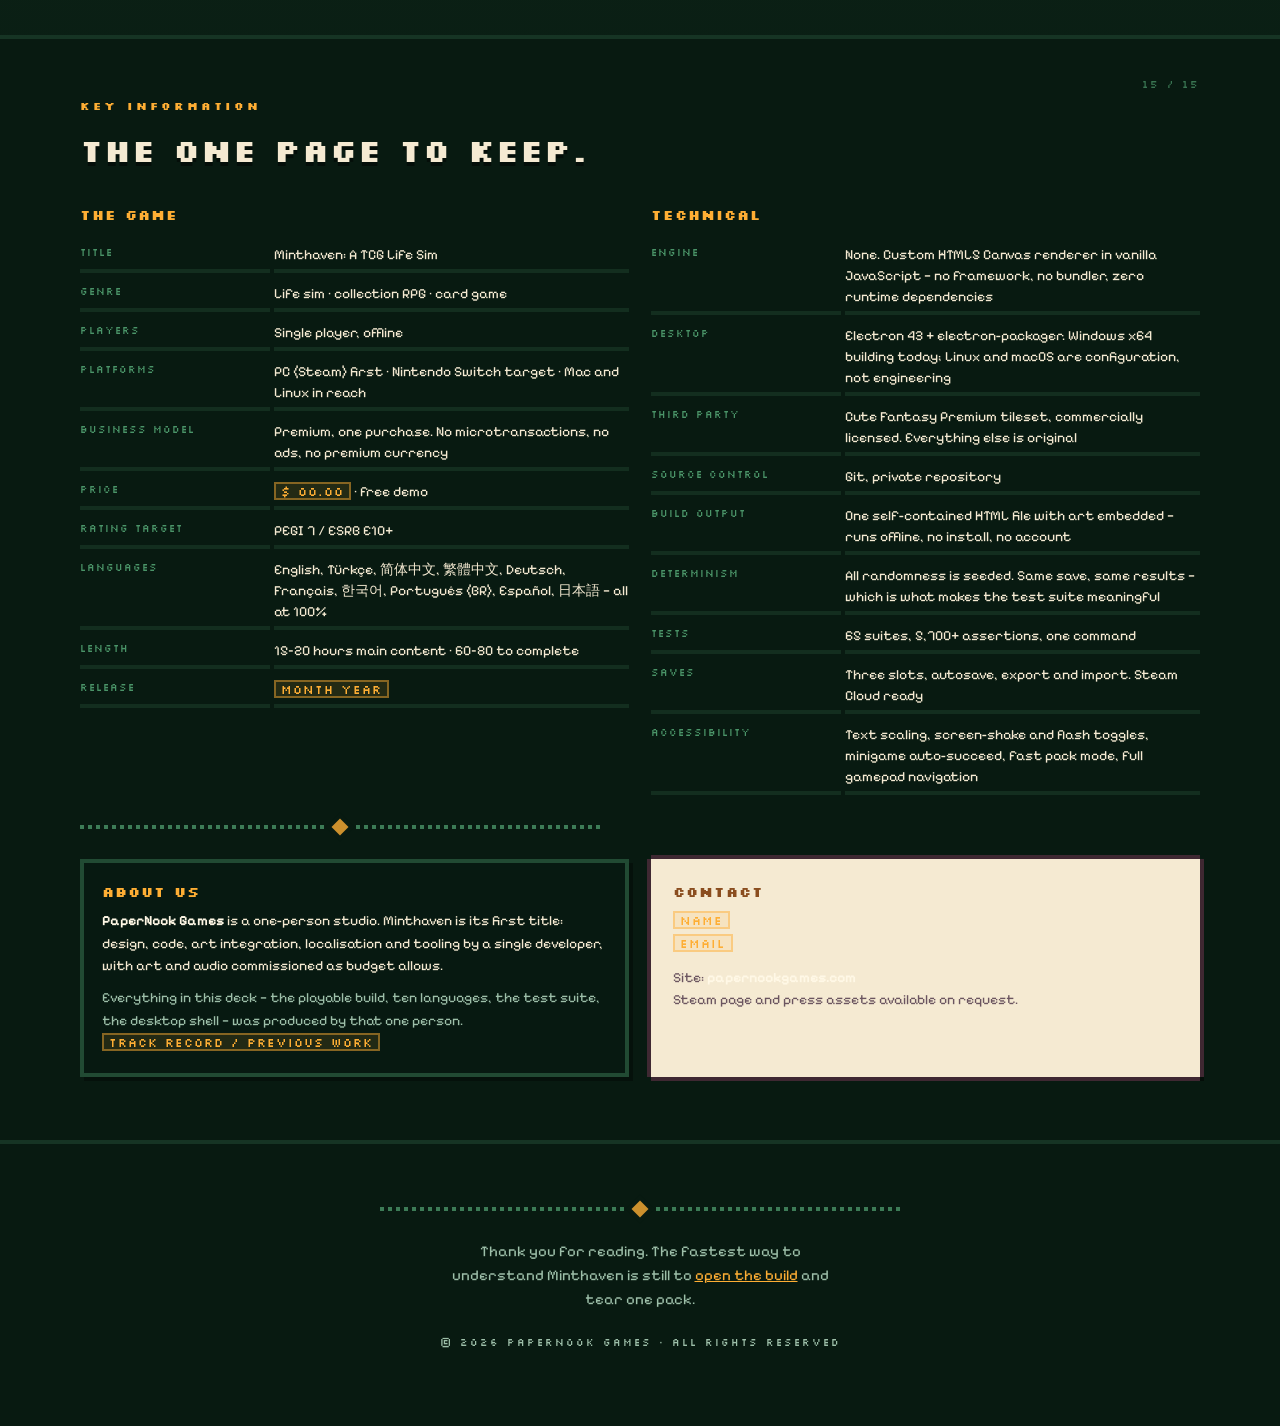
==== commit 45f0cd63: "Site noindex,nofollow; slayt 11 basligi netlestirildi" ====
--- a/pitch/index.html
+++ b/pitch/index.html
@@ -785,7 +785,7 @@
   <div class="inner">
   <span class="no">11 / 15</span>
   <p class="kicker">STATUS</p>
-  <h2>This isn't a concept. It's a finished game that needs finishing.</h2>
+  <h2>This isn't a concept. The game is playable end-to-end; what remains is production, polish and launch preparation.</h2>
 
   <p class="lede">
     Every system in the design document is implemented and playable end to end today
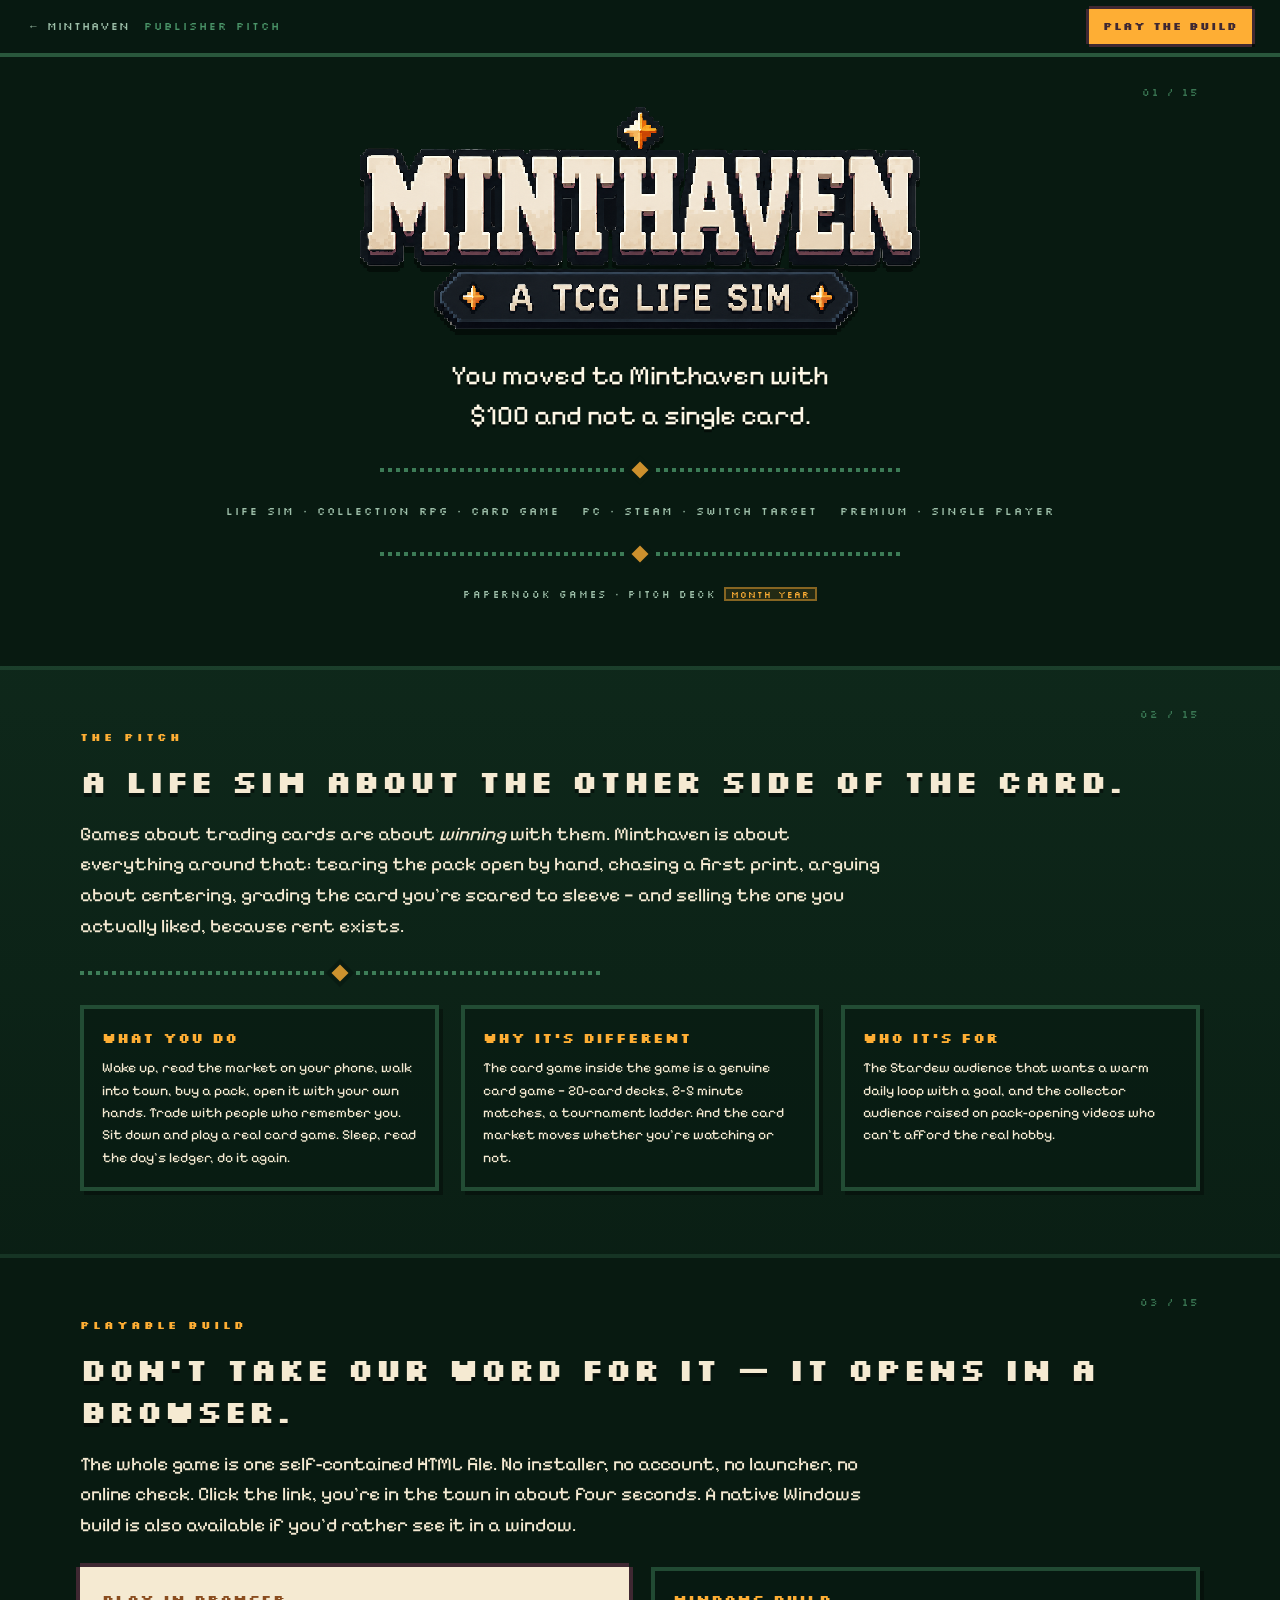
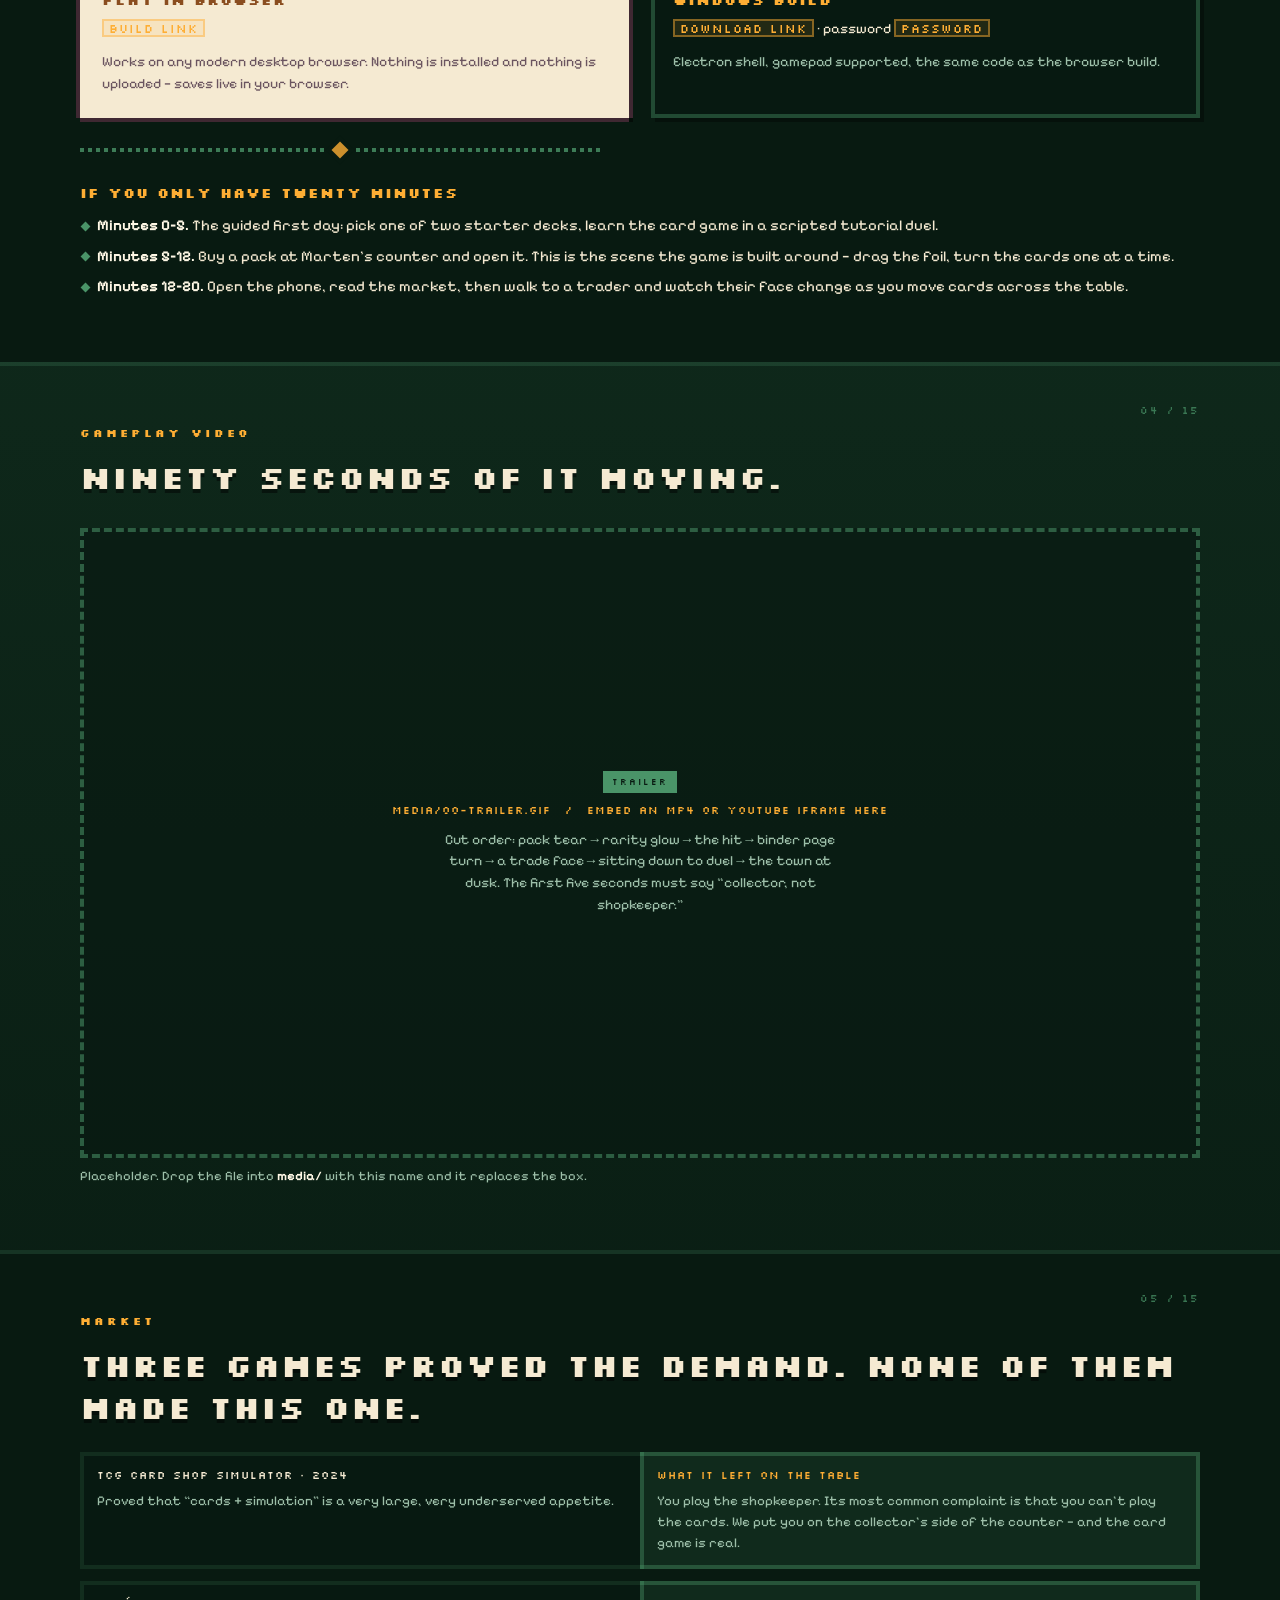
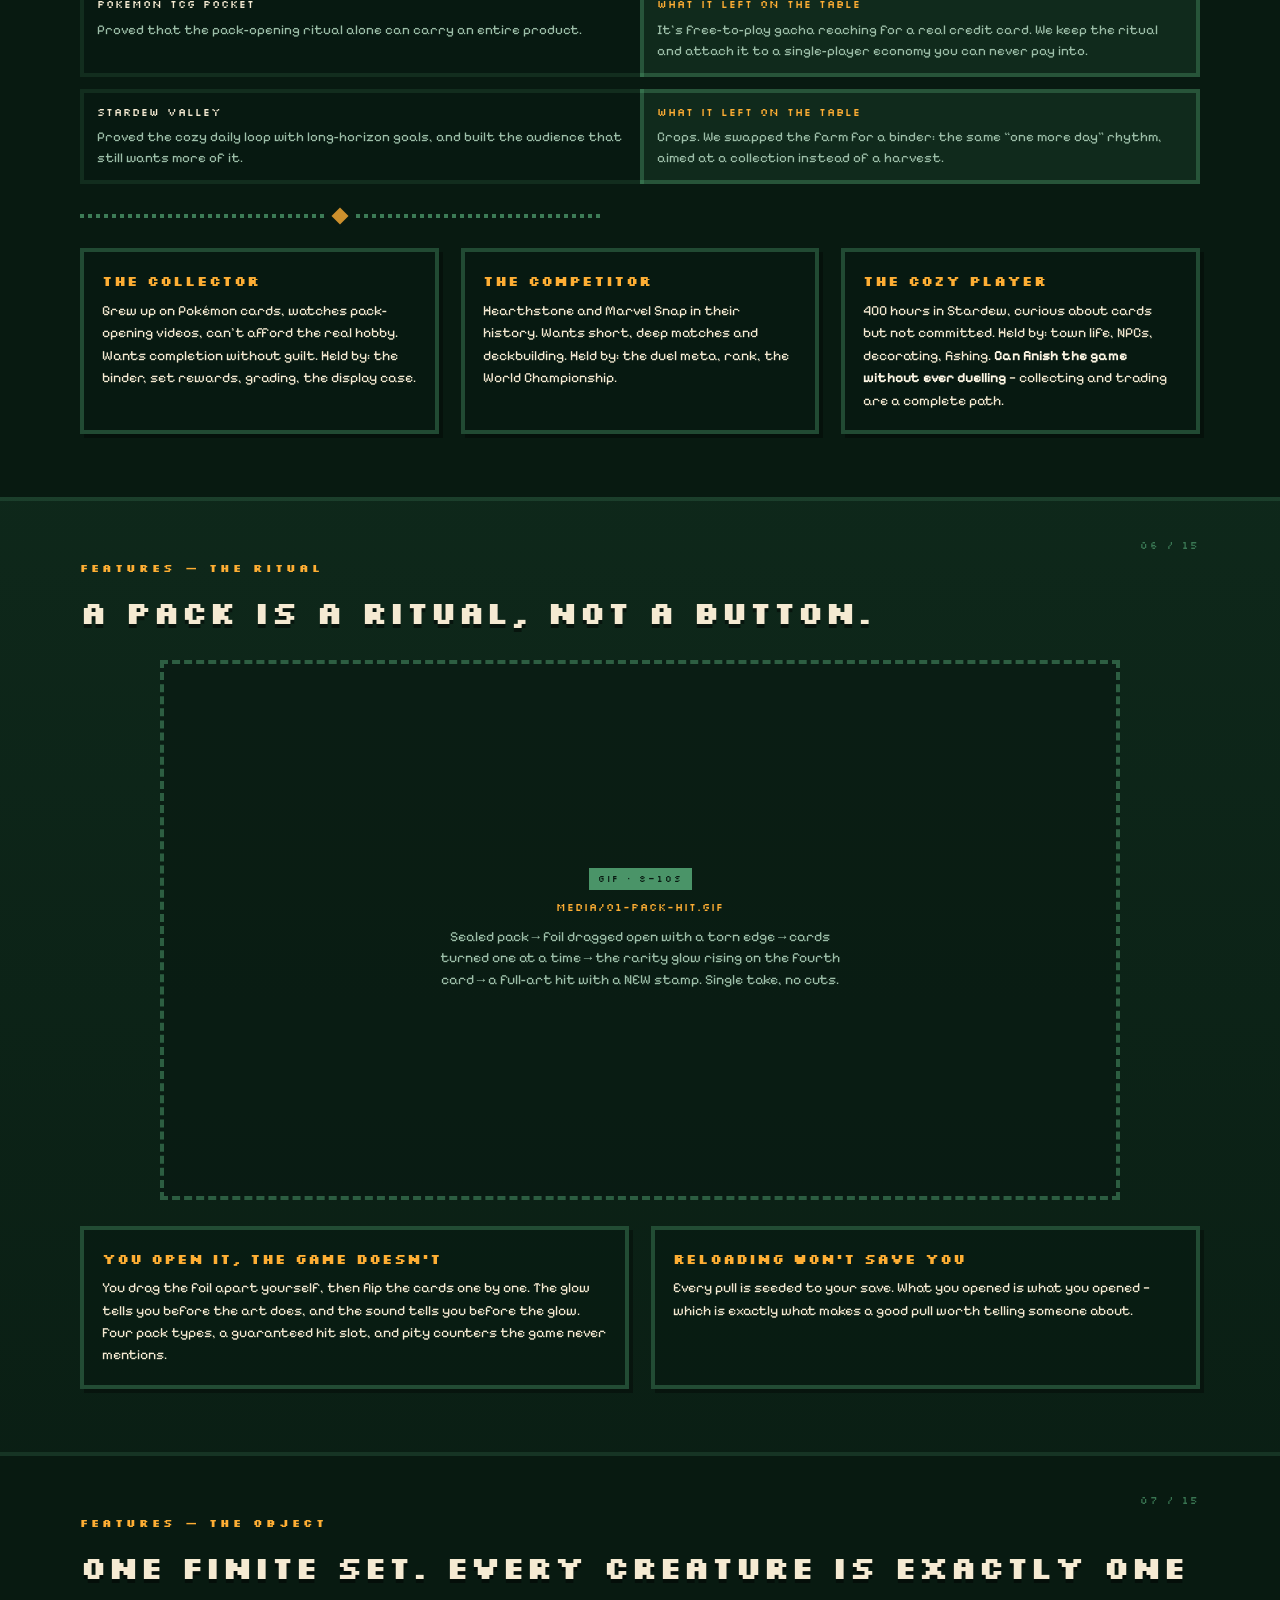
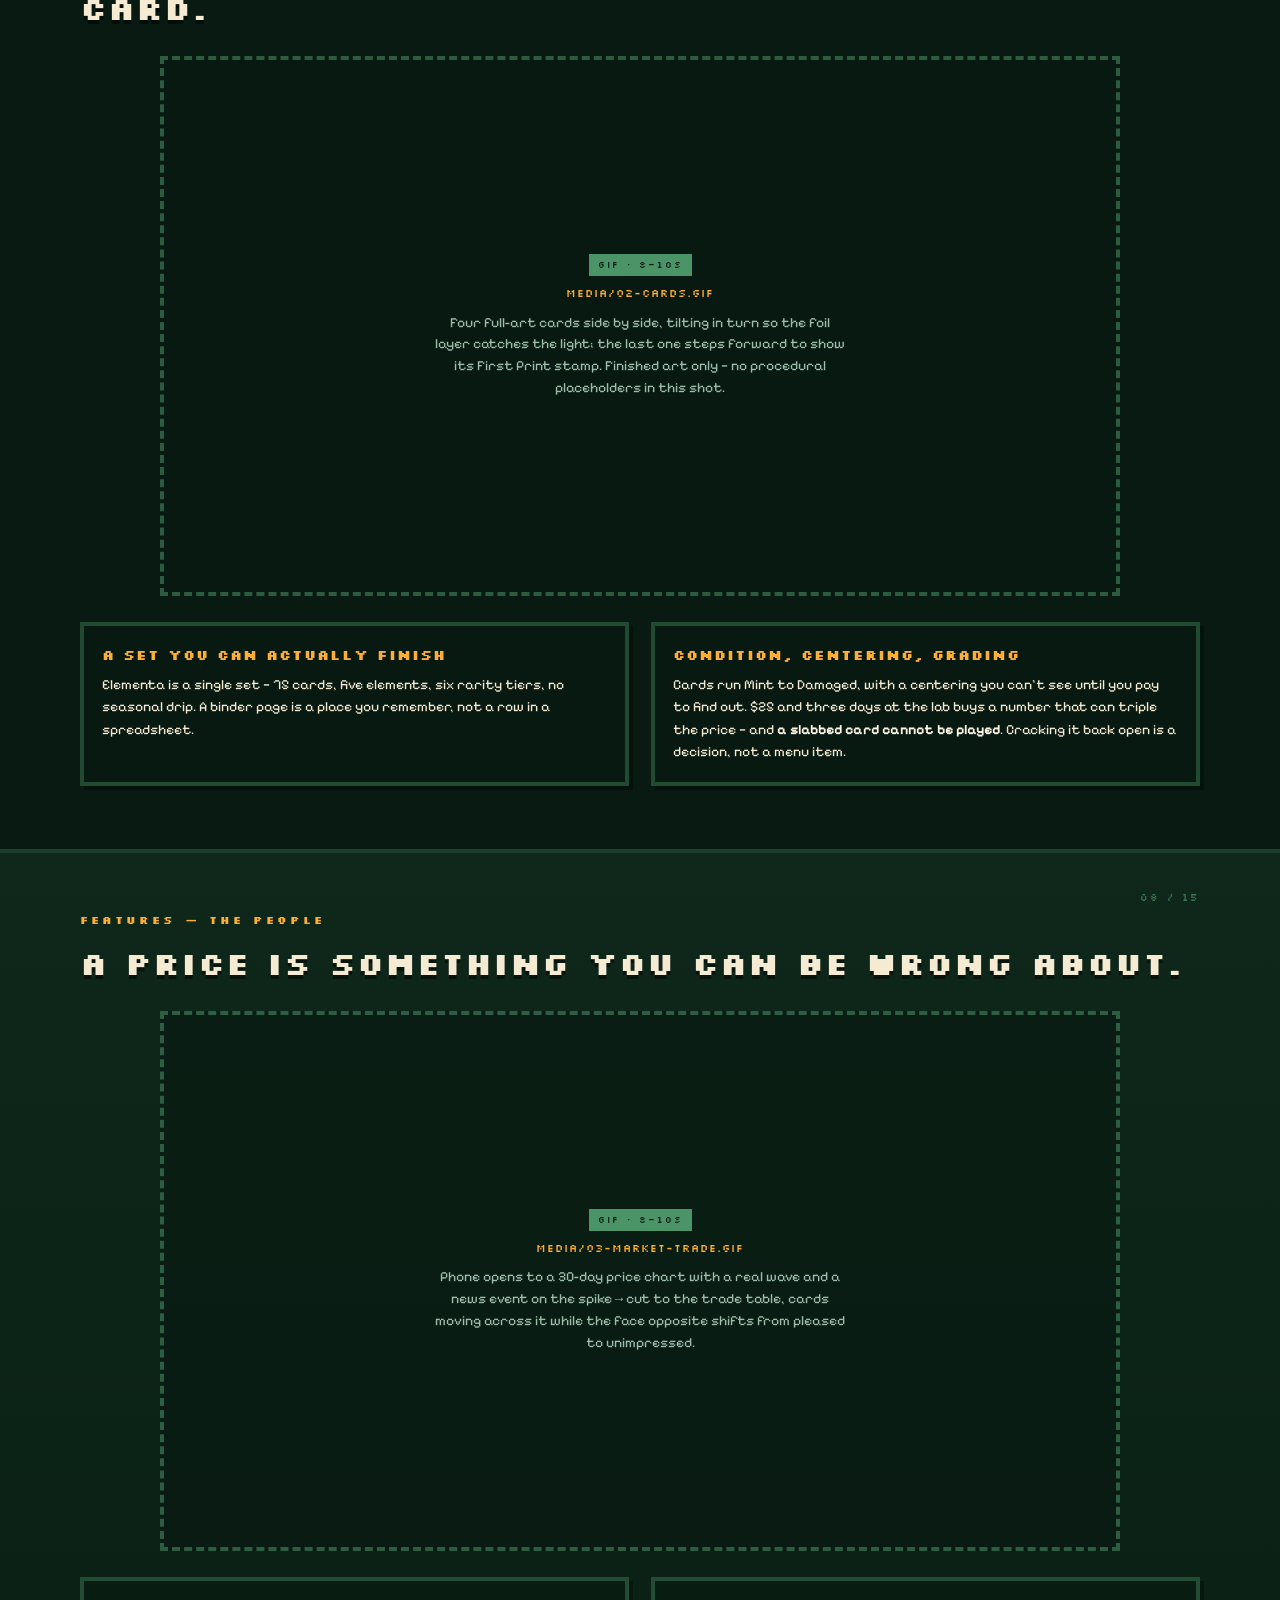
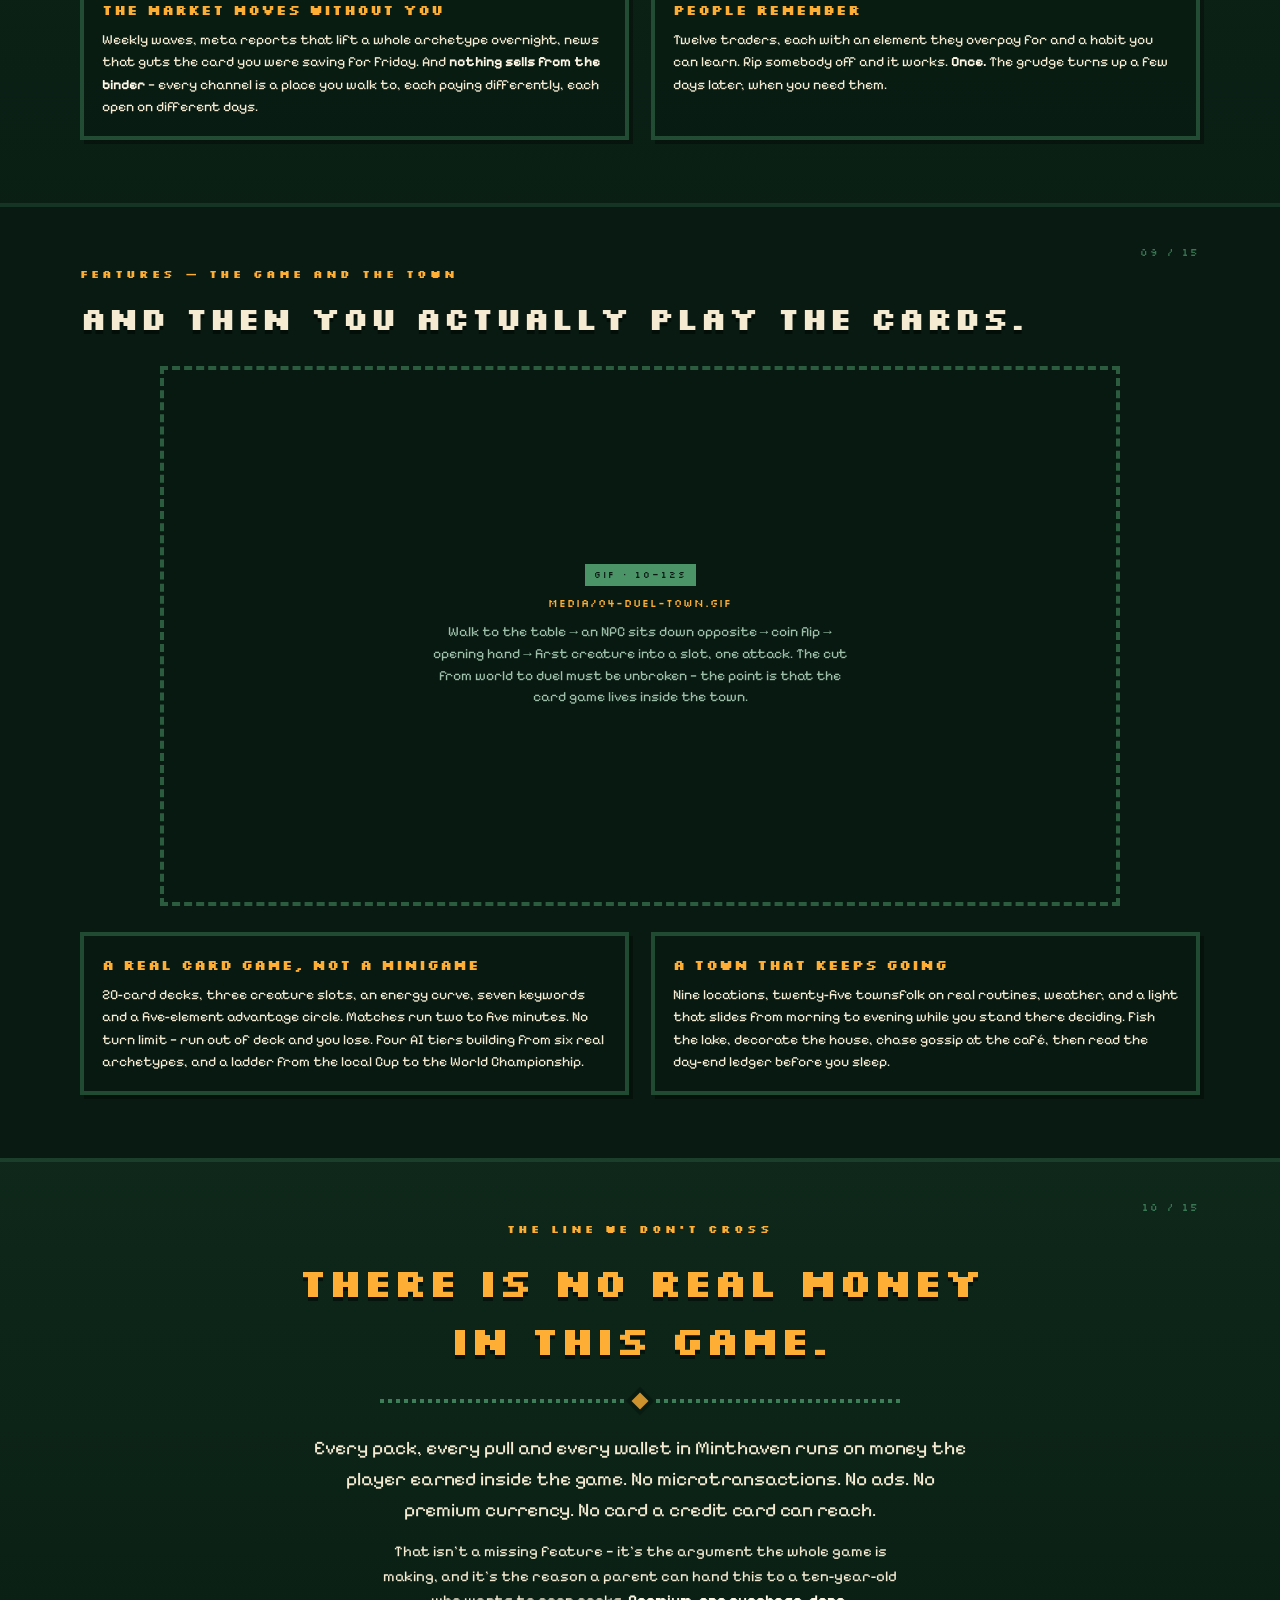
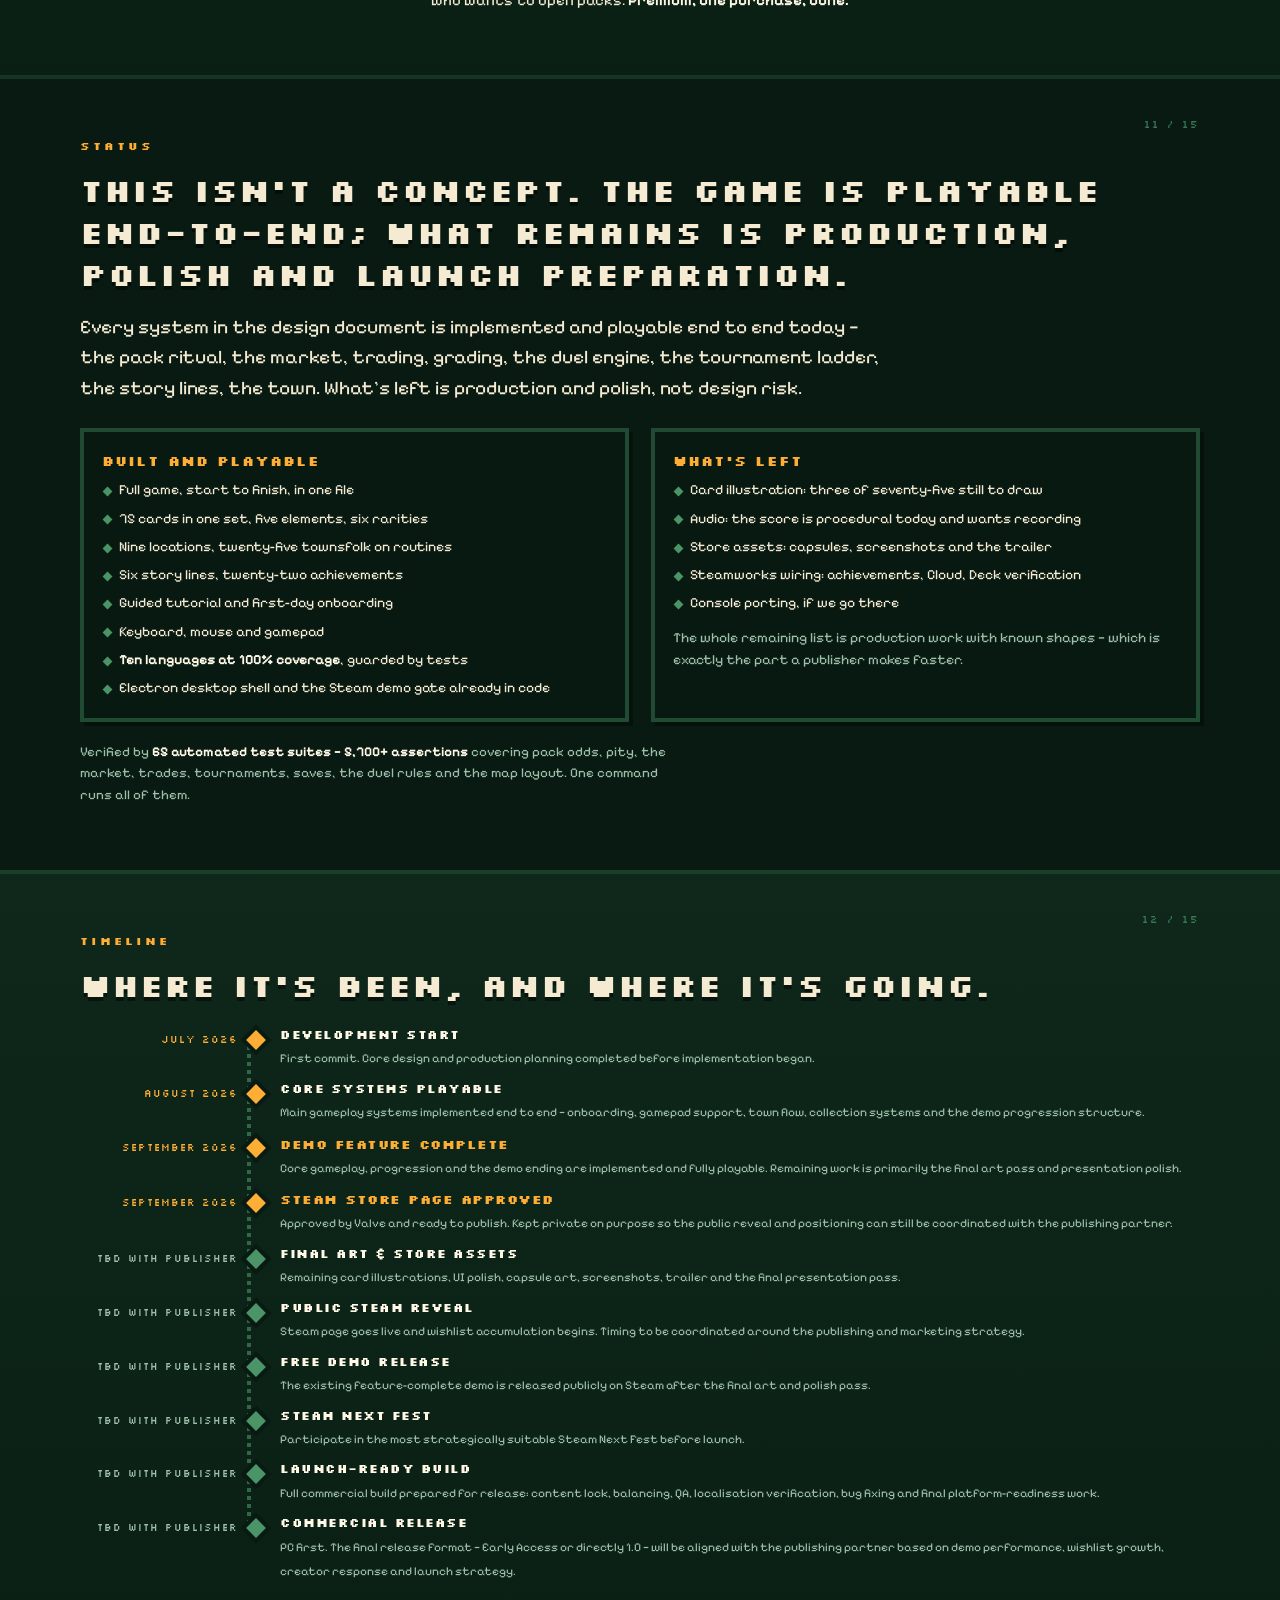
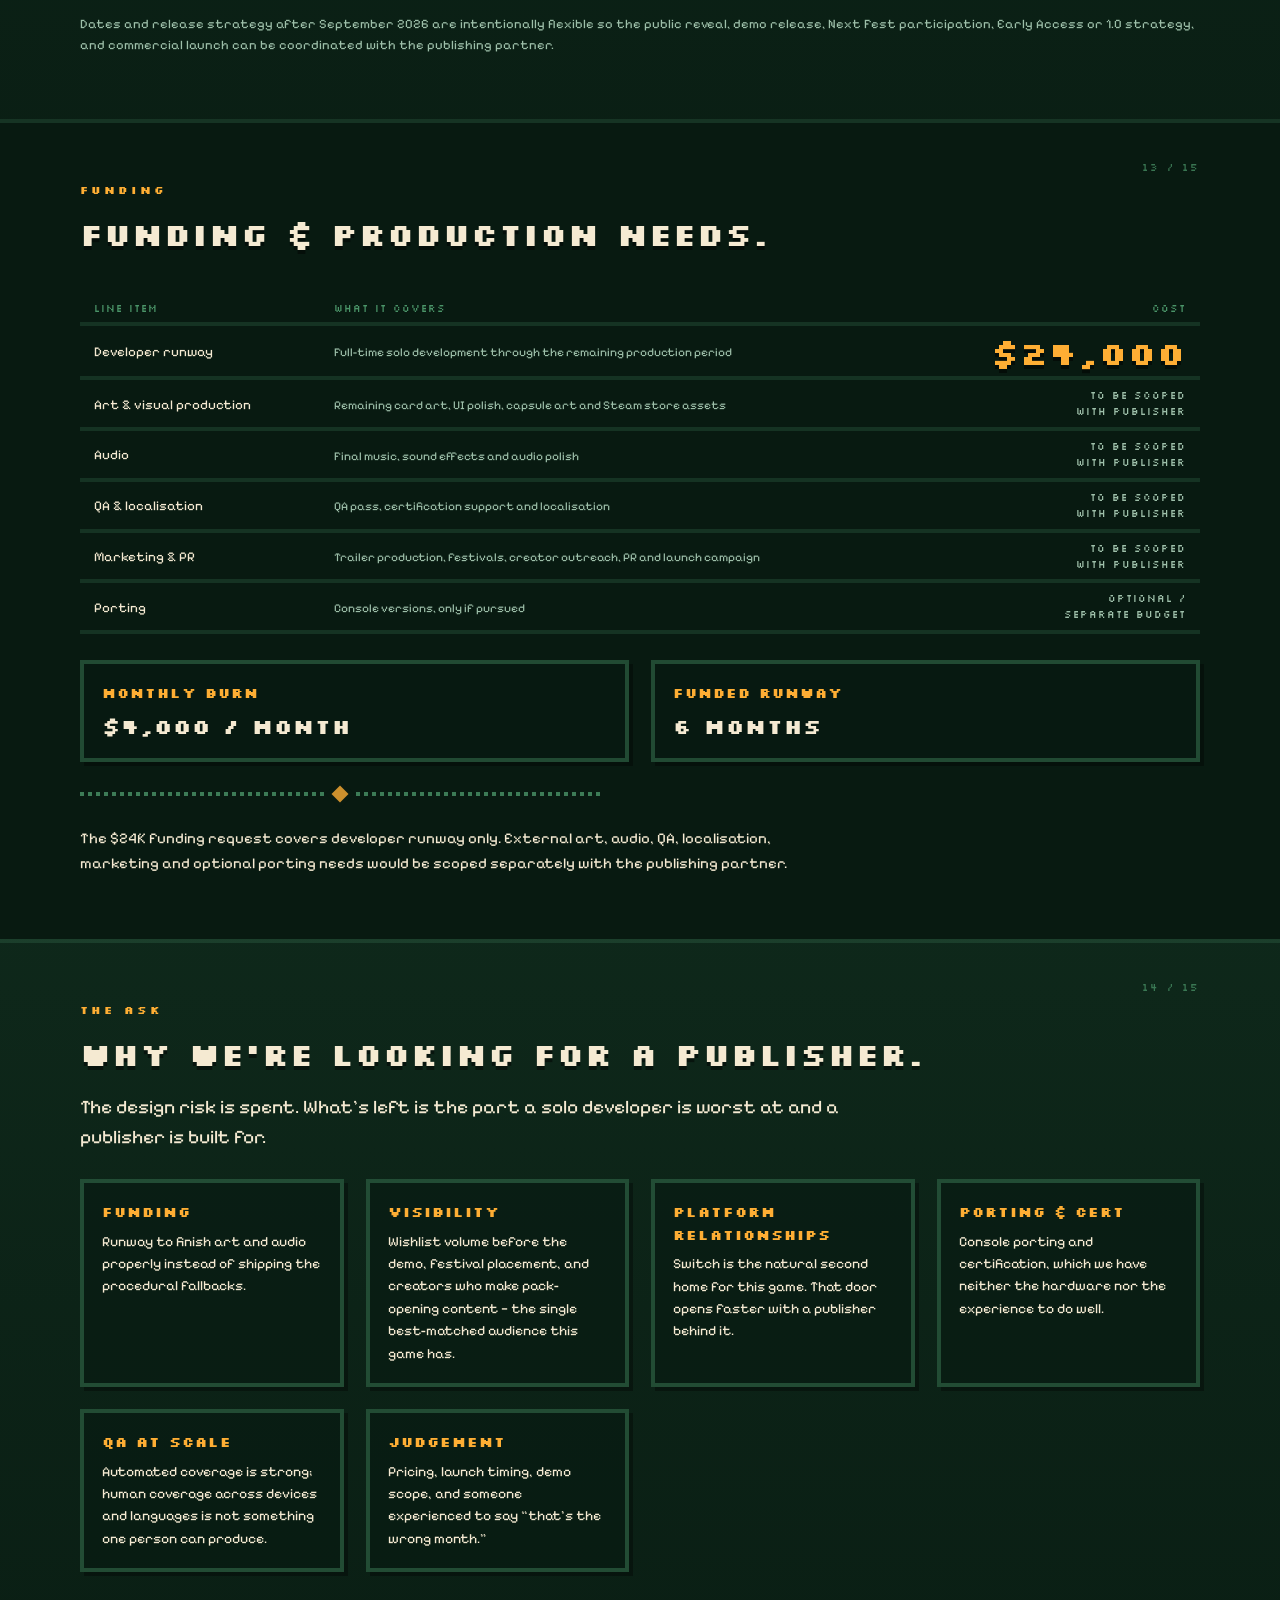
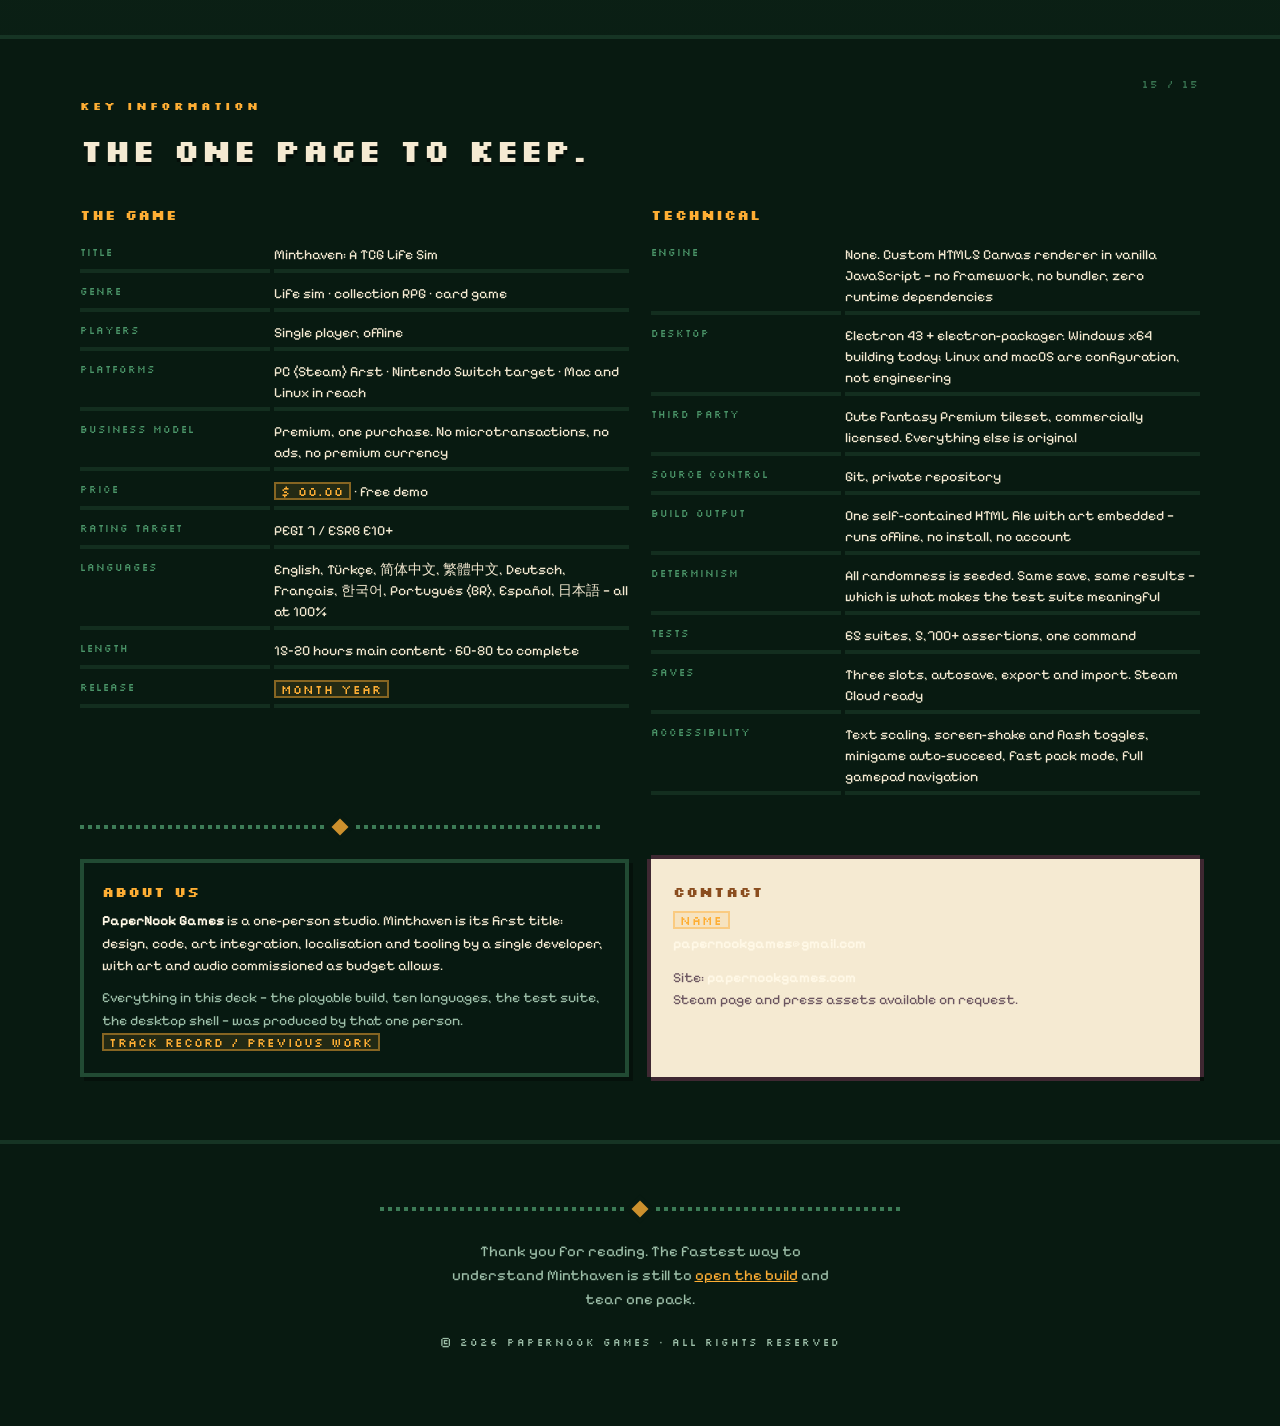
==== commit bd212a8c: "Siteye iletisim adresi ekle: sosyal seritte zarf ikonu + altbilgide okunur adres" ====
--- a/pitch/index.html
+++ b/pitch/index.html
@@ -1089,7 +1089,7 @@
     <div class="panel cream">
       <h3>CONTACT</h3>
       <p><span class="fill">NAME</span><br>
-      <span class="fill">EMAIL</span></p>
+      <b>papernookgames@gmail.com</b></p>
       <p class="dim" style="margin-top:12px">
         Site: <b>papernookgames.com</b><br>
         Steam page and press assets available on request.
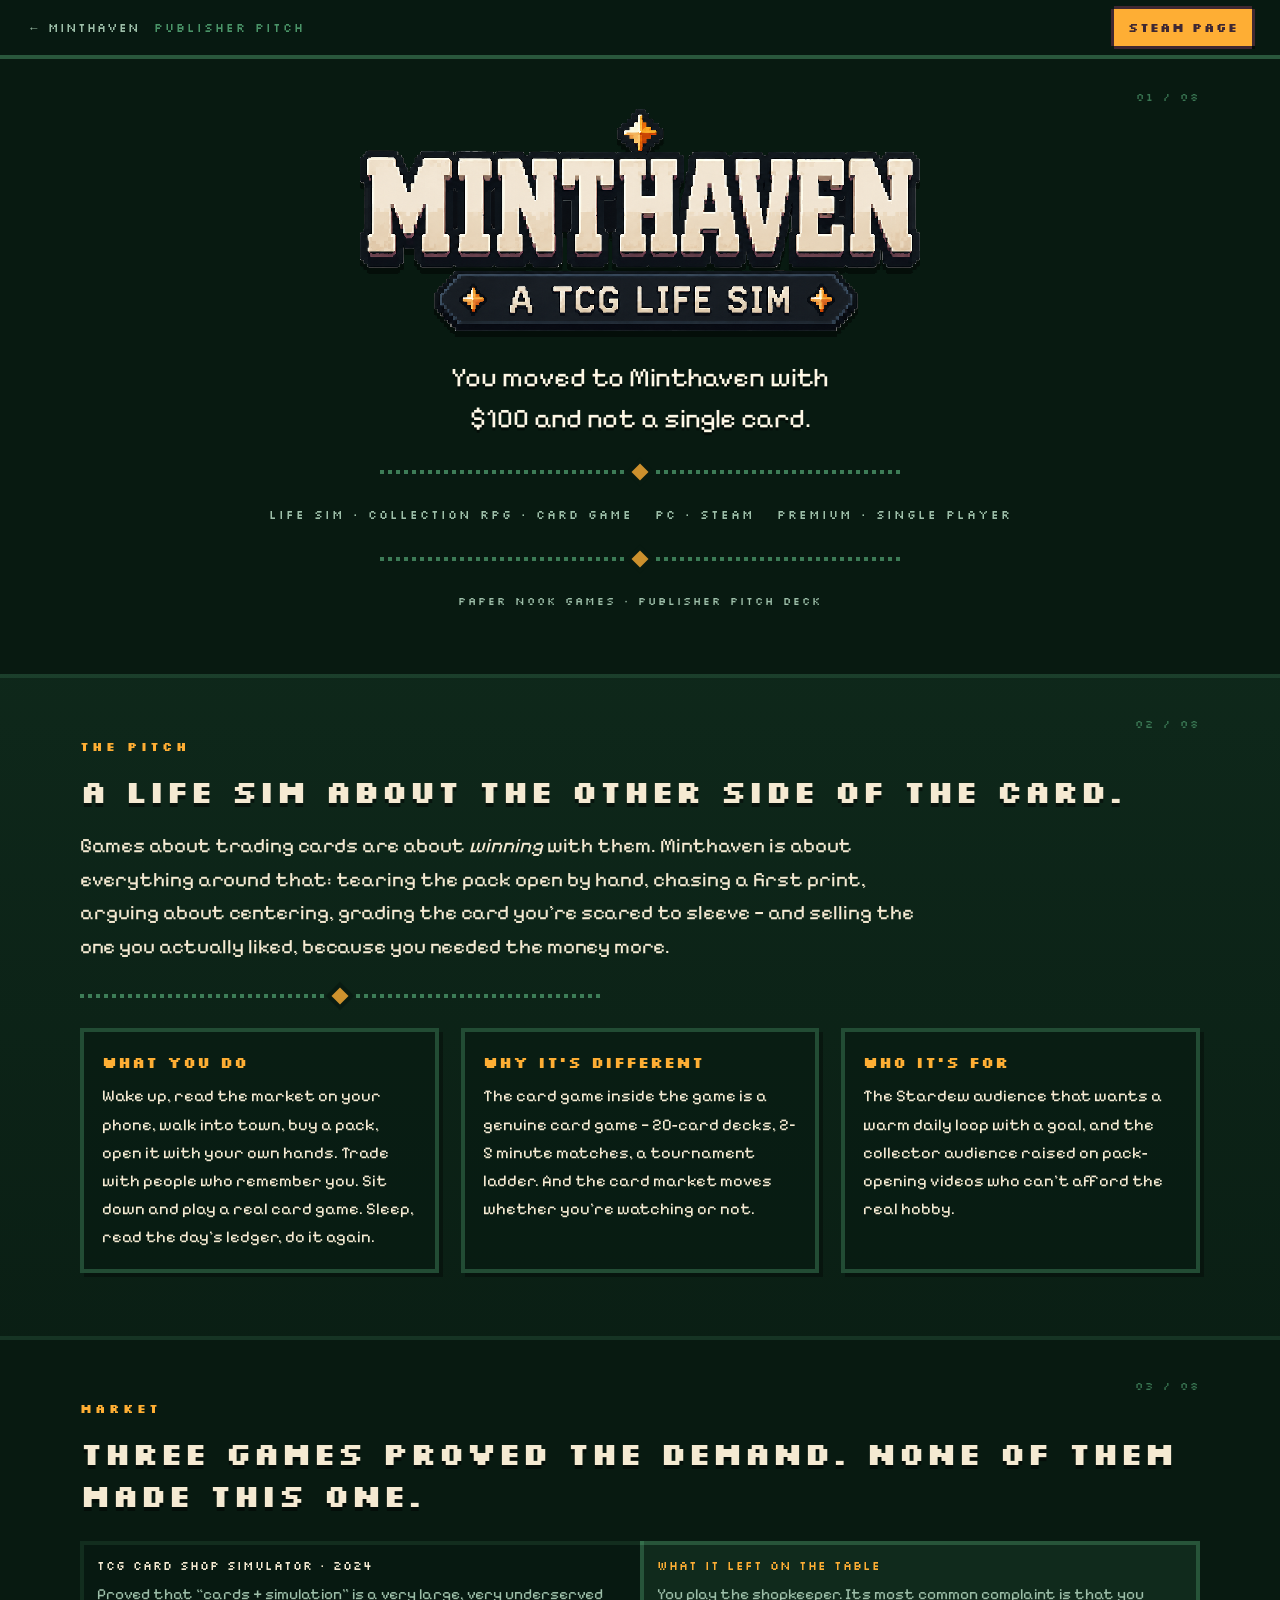
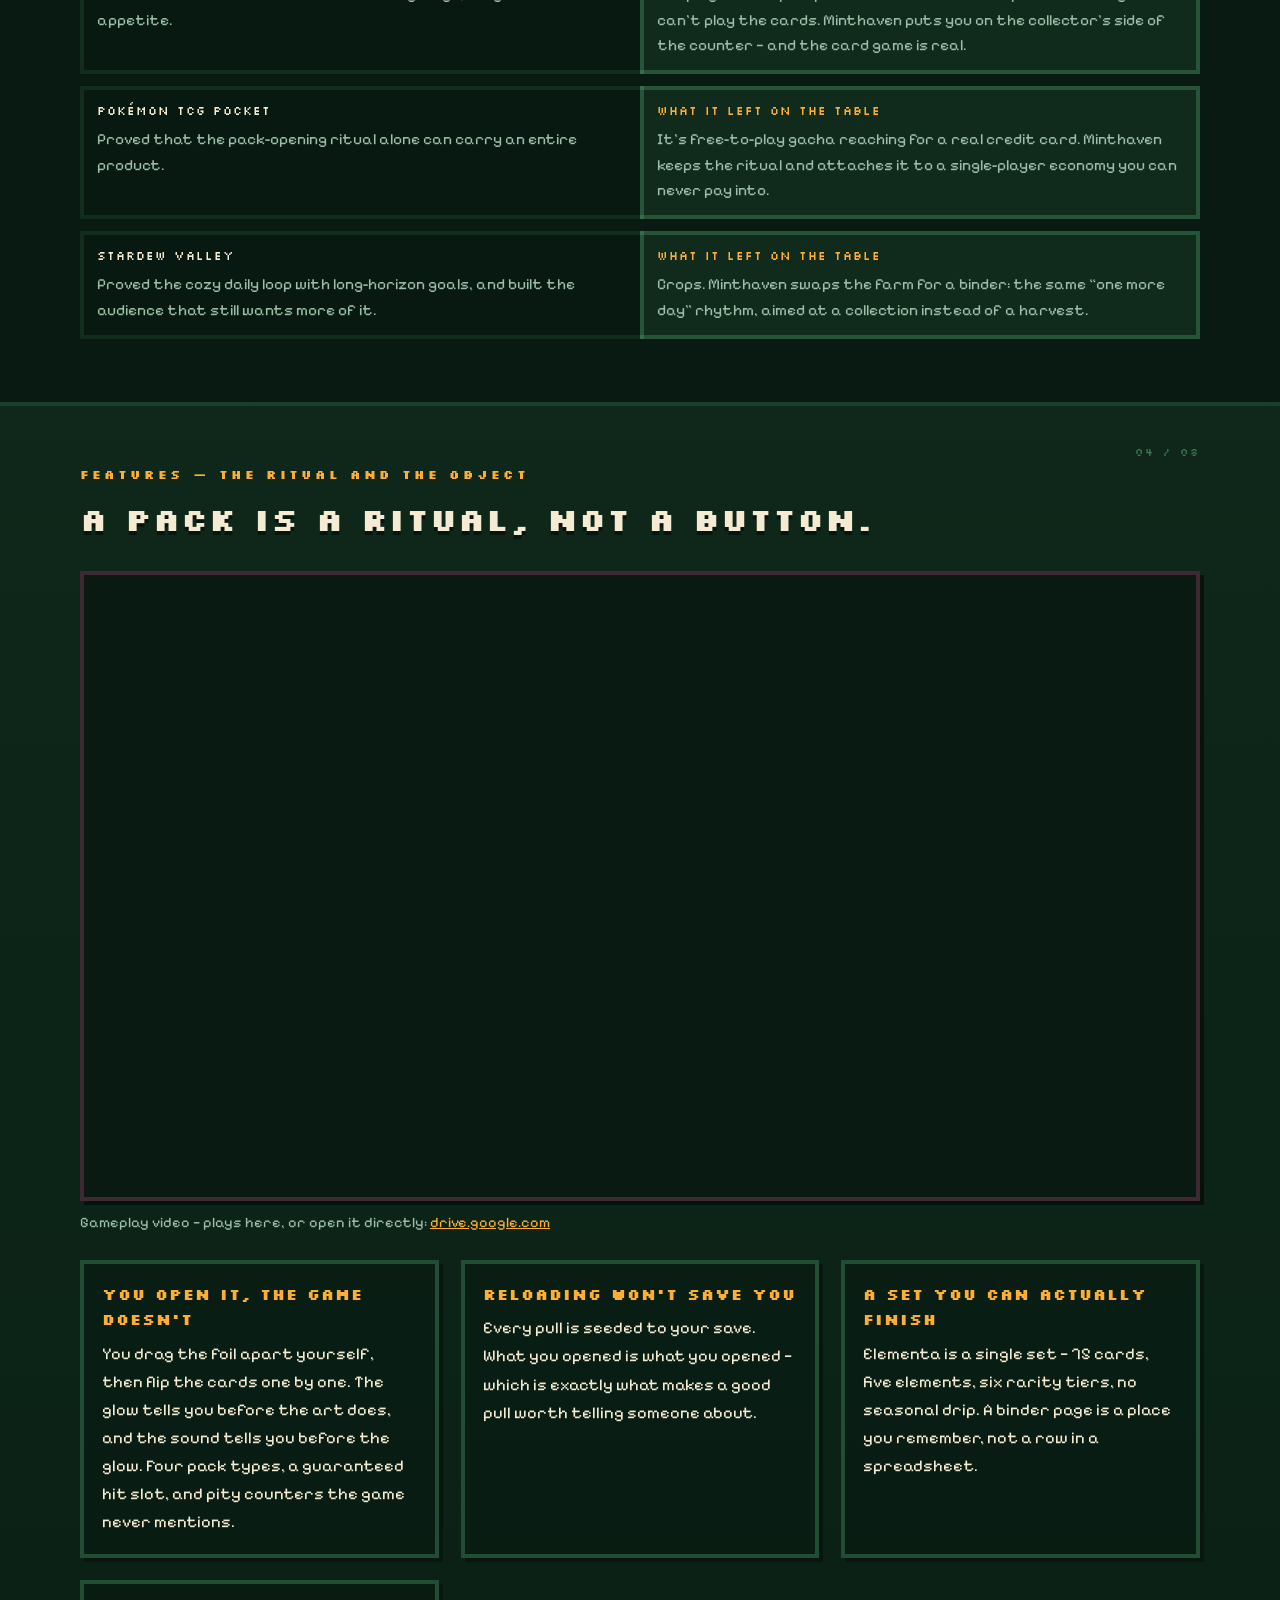
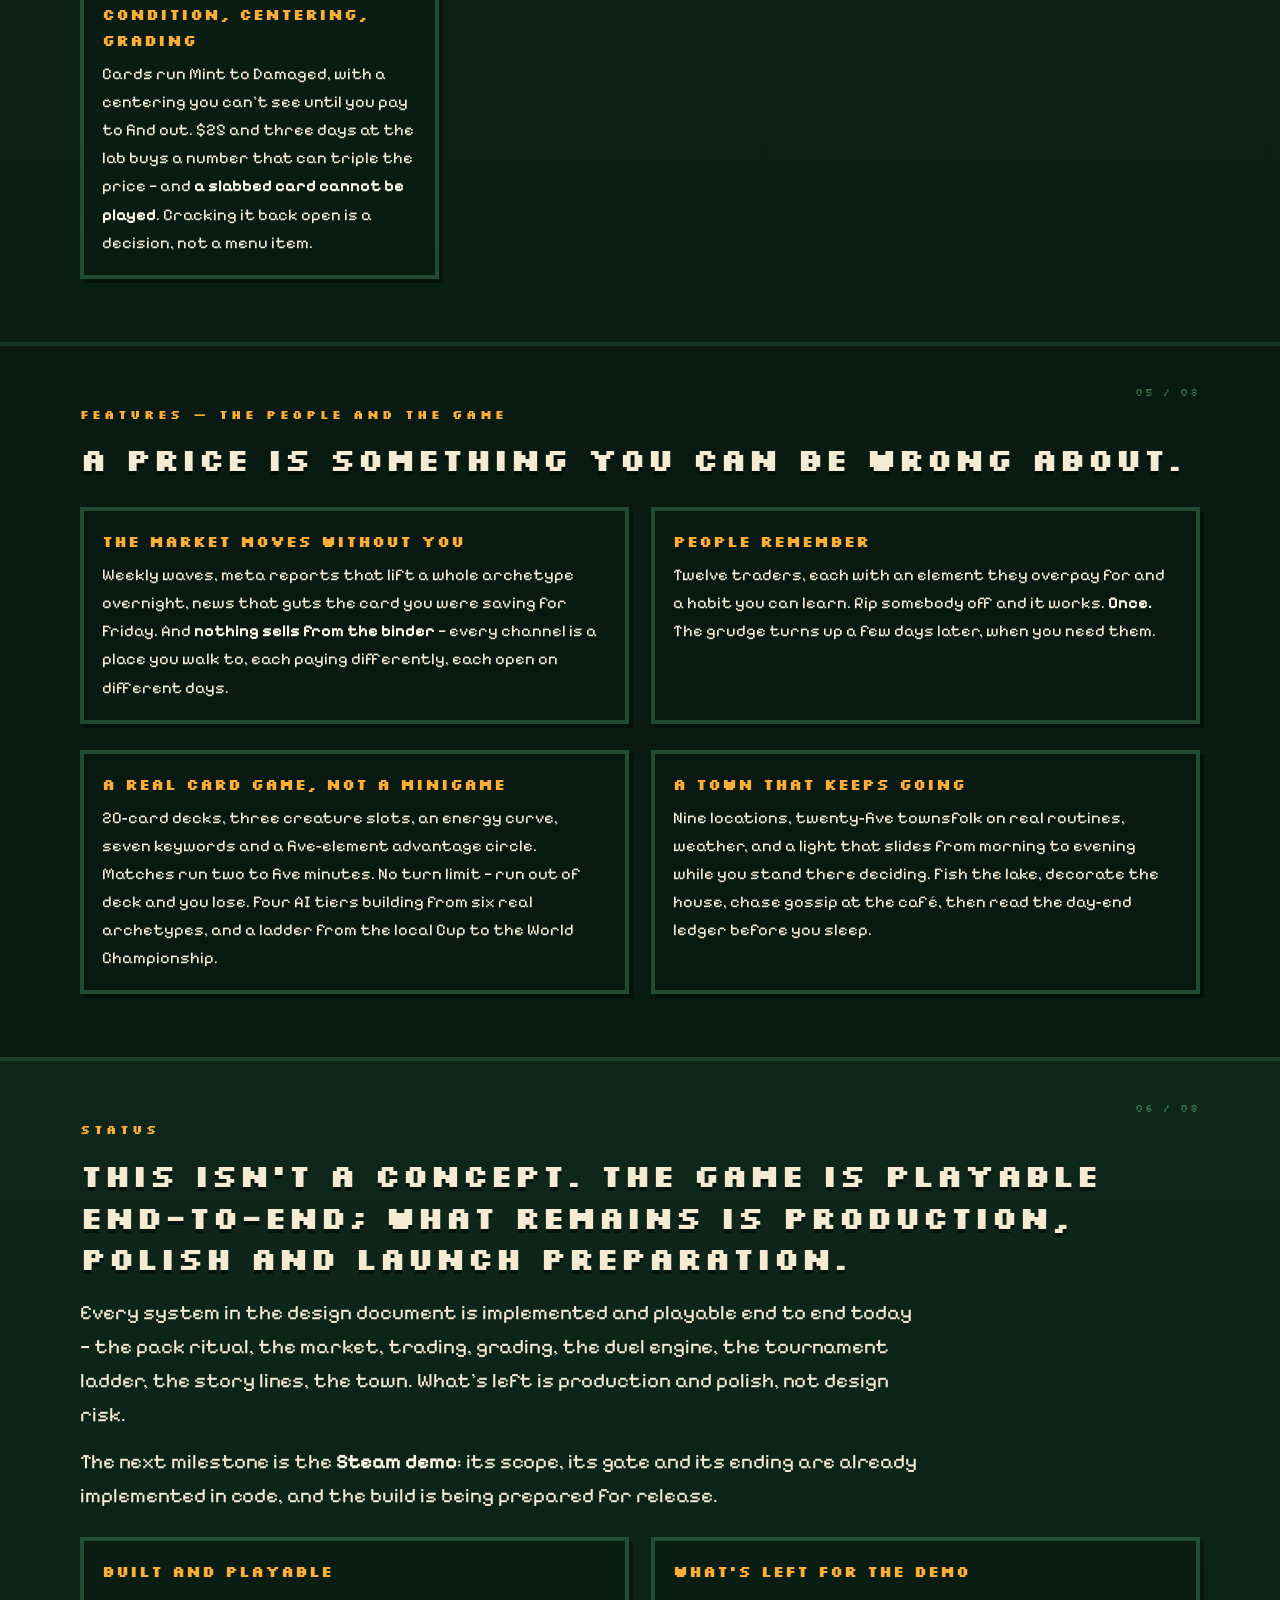
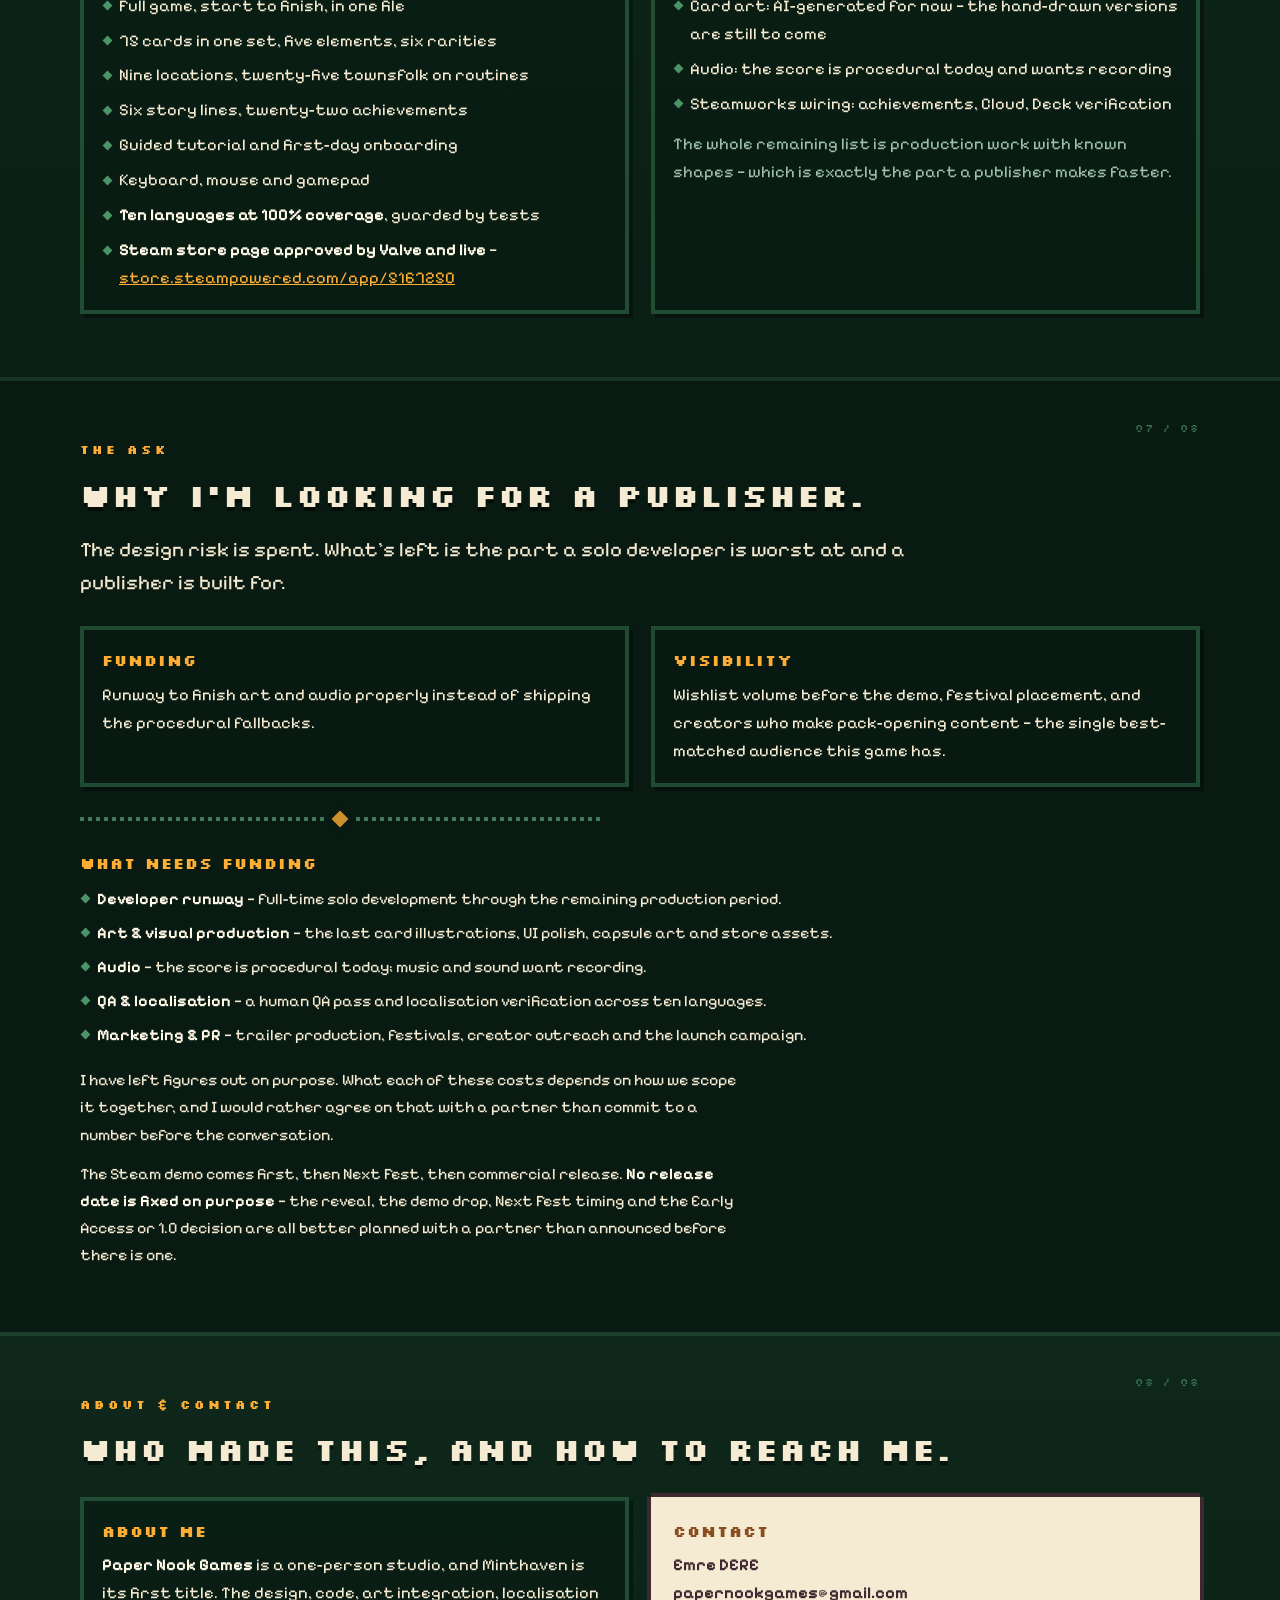
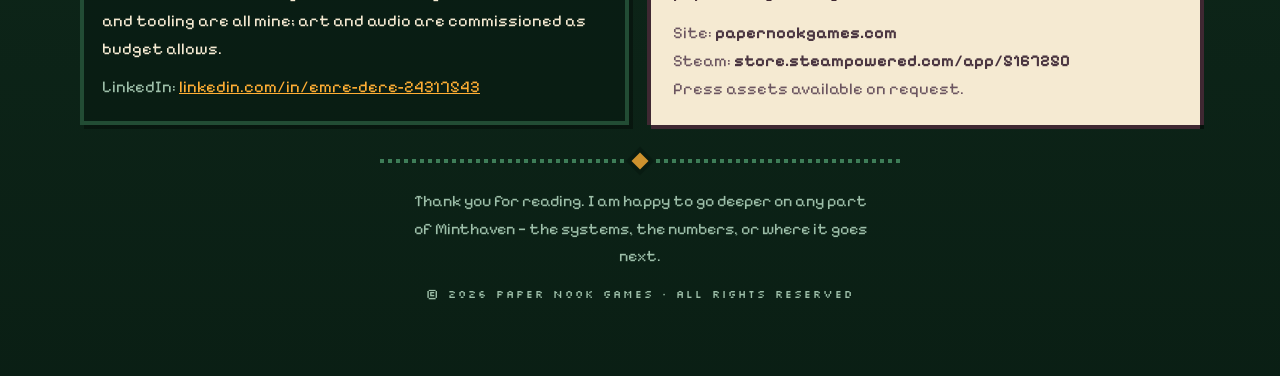
==== commit a73afc1e: "Basin kiti sayfasi ekle, studyo adini ayri yaz press/ altinda TR/EN basin kiti: kunye, uc uzunlukta " ====
--- a/pitch/index.html
+++ b/pitch/index.html
@@ -23,6 +23,12 @@
 <style>
 /* ============================================================
    Minthaven — yayinci pitch deck'i
+
+   !! BU DOSYA PUBLIC BIR DEPOYA (Paper-Nook-Games/website) GIDER.
+   Yorumlar dahil her sey "kaynagi goruntule" ile okunabilir. Buraya
+   pazarlik pozisyonu, kaldirilmis rakamlar, "sunu soyleme" turu
+   strateji notu YAZMA. O notlar private depoda
+   docs/memory/systems/marketing-site.md icinde durur.
    ../index.html'in TOKEN'LARINI aynen kullanir (playmat yesili,
    krem, altin, Pixelify + Silkscreen, 4px piksel kenarlik). Amac
    "ayri bir sayfa" degil, sitenin ayni elinden cikmis bir bolum
@@ -33,11 +39,10 @@
    kosedeki Silkscreen slayt numarasindan gelir; kart/kutu
    yiginlarindan degil.
 
-   GORSELLER: her <figure class="shot"> icinde bir <img> ve onun
-   ALTINDA duran bir yer tutucu notu vardir. Dosya varsa resim
-   notu KAPATIR; yoksa img kendini siler ve not gorunur. Yani
-   media/ klasorune dogru adla dosya atmak yeterlidir, HTML'e
-   dokunmaya gerek yok.
+   GORSEL: tek bir sey var, o da gomulu gameplay videosu
+   (Google Drive, /preview ucu). Ozellik GIF'leri ve yer tutucu
+   kutulari 2026-09-10'da KALDIRILDI -- video ayni sahneleri
+   gosteriyordu, kutular tekrardi ve 7.6 MB tutuyordu.
 
    PDF: Ctrl+P -> "Save as PDF", yatay. @media print her bolumu
    ayri sayfaya dokuyor; deck'i e-postaya eklemek isteyen icin.
@@ -67,7 +72,7 @@
 body{
   background:var(--mat-deep); color:var(--cream);
   font-family:'Pixelify',ui-monospace,monospace;
-  font-size:clamp(15px,1.15vw,17px); line-height:1.62;
+  font-size:clamp(16px,1.2vw,18px); line-height:1.7;
   -webkit-font-smoothing:none; -webkit-text-size-adjust:100%;
 }
 @media (prefers-reduced-motion:reduce){ html{ scroll-behavior:auto; } }
@@ -93,14 +98,14 @@
   background:rgba(8,26,17,.94); backdrop-filter:blur(3px);
   box-shadow:0 var(--px) 0 rgba(74,148,104,.5);
 }
-.bar .home{ font-family:'Silkscreen'; font-size:11px; letter-spacing:1px;
+.bar .home{ font-family:'Silkscreen'; font-size:12px; letter-spacing:1px;
   color:var(--dim); text-decoration:none; white-space:nowrap; }
 .bar .home:hover{ color:var(--gold); }
-.bar .tag{ font-family:'Silkscreen'; font-size:11px; letter-spacing:2px; color:var(--etch);
+.bar .tag{ font-family:'Silkscreen'; font-size:12px; letter-spacing:2px; color:var(--etch);
   white-space:nowrap; overflow:hidden; text-overflow:ellipsis; }
 .bar .spacer{ flex:1; }
 .bar .cta{
-  font-family:'Silkscreen'; font-weight:700; font-size:11px; letter-spacing:1px;
+  font-family:'Silkscreen'; font-weight:700; font-size:12px; letter-spacing:1px;
   background:var(--gold); color:var(--ink); text-decoration:none;
   padding:9px 14px 8px; white-space:nowrap;
   box-shadow:0 -3px 0 var(--ink),0 3px 0 var(--ink),-3px 0 0 var(--ink),3px 0 0 var(--ink),3px 3px 0 rgba(0,0,0,.5);
@@ -126,17 +131,17 @@
    .inner'a gore konumlanir, viewport'a gore degil: icerikle hizali kalir. */
 .no{
   position:absolute; right:0; top:calc(clamp(14px,2.4vh,26px) * -1);
-  font-family:'Silkscreen'; font-size:10px; letter-spacing:2px; color:rgba(74,148,104,.75);
+  font-family:'Silkscreen'; font-size:11px; letter-spacing:2px; color:rgba(74,148,104,.75);
 }
 
 /* --- basliklar ----------------------------------------------- */
-.kicker{ font-family:'Silkscreen'; font-weight:700; font-size:clamp(9px,1.5vw,11px);
+.kicker{ font-family:'Silkscreen'; font-weight:700; font-size:clamp(10px,1.6vw,12px);
   letter-spacing:3px; color:var(--gold); margin-bottom:14px; }
 h2{ font-family:'Silkscreen'; font-weight:700; letter-spacing:1px; line-height:1.35;
   font-size:clamp(19px,2.9vw,31px); margin-bottom:16px; text-shadow:0 var(--px) 0 rgba(0,0,0,.45); }
-h3{ font-family:'Silkscreen'; font-weight:700; letter-spacing:1px; font-size:clamp(12px,1.6vw,14px);
+h3{ font-family:'Silkscreen'; font-weight:700; letter-spacing:1px; font-size:clamp(13px,1.7vw,15px);
   color:var(--gold); margin-bottom:9px; }
-.lede{ font-size:clamp(16px,1.5vw,20px); line-height:1.6; max-width:74ch; }
+.lede{ font-size:clamp(17px,1.6vw,21px); line-height:1.65; max-width:70ch; }
 p{ max-width:74ch; }
 p + p{ margin-top:.85em; }
 .dim{ color:var(--dim); }
@@ -156,38 +161,36 @@
 .cover .hook{ font-size:clamp(17px,2.3vw,27px); line-height:1.5; color:#fff8e6;
   max-width:24ch; margin:0 auto; text-shadow:0 3px 0 rgba(0,0,0,.5); }
 .cover .rule{ margin:clamp(20px,3vh,32px) auto; }
-.cover .meta{ font-family:'Silkscreen'; font-size:clamp(9px,1.4vw,11px); letter-spacing:2px;
+.cover .meta{ font-family:'Silkscreen'; font-size:clamp(10px,1.5vw,12px); letter-spacing:2px;
   color:var(--dim); display:flex; gap:8px 22px; justify-content:center; flex-wrap:wrap; }
 
-/* --- gorsel yer tutucu --------------------------------------- */
-/* Ozellik gorselleri kolonun TAMAMINI kaplamaz: 16:9 bir kutu 1120px'te 630px
-   yuksekliginde olur ve metni ekrandan atar. 960 hem yeterince buyuk hem de
-   altindaki iki panelle ayni ekrana siğiyor. Fragman (.wide) istisna. */
-.shot{ margin:26px auto 0; max-width:960px; }
-.shot.wide{ margin-top:30px; max-width:none; }
-.ph{
+/* --- video kabi ---------------------------------------------- */
+/* Deck'in TEK gorsel unsuru gomulu gameplay videosu. Ozellik GIF'leri
+   2026-09-10'da kaldirildi: video ayni sahneleri gosteriyordu, kutular
+   tekrardi. Geri isteyen olursa isaretleme git gecmisinde. */
+.shot{ margin:30px auto 0; max-width:none; }
+
+/* --- gomulu video (Google Drive) ------------------------------ */
+/* Deck'in tek gorsel unsuru. 16:9 kap, dolu cerceve, icinde <iframe>.
+   Drive'in /preview ucu herkese acik ("baglantiya sahip herkes") dosyalarda
+   calisir -- paylasim ayari kisitlanirsa kutu BOS gorunur, o yuzden altindaki
+   dogrudan baglanti bir yedek DEGIL, zorunlu bir kacis yolu. */
+.embed{
   position:relative; aspect-ratio:16/9; overflow:hidden;
-  background:rgba(8,26,17,.65);
-  border:var(--px) dashed rgba(74,148,104,.55);
-}
-.ph.filled{ border-style:solid; border-color:var(--ink); box-shadow:var(--px) var(--px) 0 rgba(0,0,0,.5); }
-.ph-img{ position:relative; z-index:2; width:100%; height:100%; object-fit:cover; }
-.ph-note{
-  position:absolute; inset:0; z-index:1; display:grid; align-content:center; justify-items:center;
-  gap:9px; padding:20px; text-align:center;
-}
-.ph-note .file{ font-family:'Silkscreen'; font-size:clamp(9px,1.3vw,11px); letter-spacing:1px;
-  color:var(--gold); word-break:break-all; }
-.ph-note .why{ font-size:clamp(12px,1.25vw,14px); color:var(--dim); max-width:52ch; line-height:1.55; }
-.ph-note .pill{ font-family:'Silkscreen'; font-size:9px; letter-spacing:2px; color:var(--mat-deep);
-  background:var(--etch); padding:4px 9px 3px; }
-figcaption{ font-size:13px; color:var(--dim); margin-top:9px; line-height:1.5; }
+  background:var(--mat-deep);
+  border:var(--px) solid var(--ink);
+  box-shadow:var(--px) var(--px) 0 rgba(0,0,0,.5);
+}
+.embed iframe{ position:absolute; inset:0; width:100%; height:100%; border:0; display:block; }
+/* PDF'te iframe bos bir kutu olarak basilir; baskida oynatici gizlenir ve
+   yerine tiklanabilir adres gecer. */
+.embed-print{ display:none; }
+figcaption{ font-size:14.5px; color:var(--dim); margin-top:10px; line-height:1.6; }
 
 /* --- izgaralar ----------------------------------------------- */
 .grid{ display:grid; gap:clamp(14px,2vw,22px); margin-top:26px; }
 .g2{ grid-template-columns:repeat(auto-fit,minmax(280px,1fr)); }
 .g3{ grid-template-columns:repeat(auto-fit,minmax(230px,1fr)); }
-.g4{ grid-template-columns:repeat(auto-fit,minmax(190px,1fr)); }
 
 /* koyu panel — sayfanin varsayilan kutusu */
 .panel{
@@ -195,8 +198,8 @@
   box-shadow:inset 0 0 0 var(--px) rgba(74,148,104,.4), var(--px) var(--px) 0 rgba(0,0,0,.35);
 }
 .panel h3{ margin-bottom:7px; }
-.panel p{ font-size:14px; line-height:1.6; }
-.panel ul{ font-size:14px; line-height:1.6; }
+.panel p{ font-size:16.5px; line-height:1.7; }
+.panel ul{ font-size:16.5px; line-height:1.7; }
 
 /* krem panel — SADECE vurgu icin (sayfada 3 taneden fazla olmasin) */
 .panel.cream{ background:var(--cream); color:var(--ink);
@@ -204,6 +207,11 @@
              calc(var(--px)*-1) 0 0 var(--ink),var(--px) 0 0 var(--ink),var(--px) var(--px) 0 rgba(0,0,0,.5); }
 .panel.cream h3{ color:#8a4d1f; }
 .panel.cream .dim{ color:#6b5560; }
+/* strong/b varsayilan olarak neredeyse BEYAZ (#fff8e6); krem panelde bu
+   zeminle ayni tona dusuyor ve yazi kayboluyor. Krem panelde koyu murekkep. */
+.panel.cream b,.panel.cream strong{ color:var(--ink); }
+.panel.cream .dim b,.panel.cream .dim strong{ color:#4a3540; }
+.panel.cream a{ color:#8a4d1f; }
 
 ul{ list-style:none; }
 ul li{ position:relative; padding-left:17px; }
@@ -211,18 +219,6 @@
 ul li::before{ content:''; position:absolute; left:2px; top:.62em;
   width:7px; height:7px; background:var(--etch); transform:rotate(45deg); }
 .panel.cream ul li::before{ background:var(--gold); }
-
-/* --- kunye satirlari (Key Info / Technical) ------------------- */
-.spec{ display:grid; grid-template-columns:minmax(120px,190px) 1fr; gap:2px var(--px); }
-.spec dt{ font-family:'Silkscreen'; font-size:10px; letter-spacing:1px; color:var(--etch);
-  padding:9px 0 8px; }
-.spec dd{ padding:8px 0; font-size:14px; line-height:1.5;
-  box-shadow:inset 0 calc(var(--px)*-1) 0 rgba(74,148,104,.16); }
-.spec dt{ box-shadow:inset 0 calc(var(--px)*-1) 0 rgba(74,148,104,.16); }
-@media (max-width:520px){
-  .spec{ grid-template-columns:1fr; }
-  .spec dt{ padding-bottom:0; box-shadow:none; }
-}
 
 /* --- karsilastirma tablosu (pazar bosluğu) ------------------- */
 .vs{ display:grid; gap:12px; margin-top:24px; }
@@ -231,10 +227,10 @@
 .vs .a,.vs .b{ padding:15px 17px; }
 .vs .a{ background:rgba(8,26,17,.6); }
 .vs .b{ background:rgba(74,148,104,.13); box-shadow:inset var(--px) 0 0 rgba(74,148,104,.4); }
-.vs .who{ font-family:'Silkscreen'; font-size:11px; letter-spacing:1px; color:var(--cream);
+.vs .who{ font-family:'Silkscreen'; font-size:12px; letter-spacing:1px; color:var(--cream);
   margin-bottom:6px; }
 .vs .b .who{ color:var(--gold); }
-.vs p{ font-size:13.5px; line-height:1.55; color:var(--dim); }
+.vs p{ font-size:15.5px; line-height:1.65; color:var(--dim); }
 @media (max-width:640px){
   .vs .row{ grid-template-columns:1fr; }
   .vs .b{ box-shadow:inset 0 var(--px) 0 rgba(74,148,104,.4); }
@@ -249,27 +245,27 @@
 .tl .item::before{ content:''; position:absolute; left:139px; top:11px; bottom:-9px; width:var(--px);
   background:repeating-linear-gradient(180deg,rgba(74,148,104,.6) 0 var(--px),transparent var(--px) calc(var(--px)*2)); }
 .tl .item:last-child::before{ display:none; }
-.tl .when{ font-family:'Silkscreen'; font-size:10px; letter-spacing:1px; color:var(--dim);
+.tl .when{ font-family:'Silkscreen'; font-size:11px; letter-spacing:1px; color:var(--dim);
   text-align:right; padding-top:5px; }
 .tl .what{ padding-left:22px; position:relative; }
 .tl .what::before{ content:''; position:absolute; left:-9px; top:6px; width:14px; height:14px;
   background:var(--etch); transform:rotate(45deg); box-shadow:0 0 0 var(--px) var(--mat-deep); }
 .tl .item.done .what::before{ background:var(--gold); }
 .tl .item.done .when{ color:var(--gold); }
-.tl .what b{ display:block; font-family:'Silkscreen'; font-size:12px; letter-spacing:.5px;
+.tl .what b{ display:block; font-family:'Silkscreen'; font-size:13px; letter-spacing:.5px;
   line-height:1.45; margin-bottom:3px; }
-.tl .what span{ font-size:13.5px; color:var(--dim); line-height:1.5; }
+.tl .what span{ font-size:15px; color:var(--dim); line-height:1.6; }
 /* On kalemlik cizelge 16:9'a sigsin diye: tarih kolonu genisledi (TBD WITH PUBLISHER
    tek satira sigiyor), satir araligi ve punto bir tik kisildi. Dikey nokta cizgisi
    kolon genisligi + 9px kuralina bagli -- ikisi birlikte degisir. */
 .tl.dense{ margin-top:20px; }
 .tl.dense .item{ grid-template-columns:158px 1fr; padding-bottom:11px; }
 .tl.dense .item::before{ left:167px; }
-.tl.dense .what b{ font-size:11.5px; margin-bottom:2px; }
-.tl.dense .what span{ font-size:12px; line-height:1.42; }
+.tl.dense .what b{ font-size:12.5px; margin-bottom:3px; }
+.tl.dense .what span{ font-size:13.5px; line-height:1.55; }
 /* Deck'in en guclu iki kaniti: baslik gold, govde yine cream/mint. Yeni oge yok. */
 .tl .item.key .what b{ color:var(--gold); }
-.tl.dense .item.key .what b{ font-size:12.5px; }
+.tl.dense .item.key .what b{ font-size:13.5px; }
 @media (max-width:600px){ .tl.dense .item{ grid-template-columns:1fr; } }
 @media (max-width:600px){
   .tl .item{ grid-template-columns:1fr; gap:0; }
@@ -287,49 +283,12 @@
   box-shadow:inset 0 0 0 2px rgba(254,174,52,.45);
 }
 
-/* --- butce tablosu ------------------------------------------- */
-.money{ width:100%; border-collapse:collapse; margin-top:22px; font-size:14px; }
-.money th,.money td{ padding:11px 14px; text-align:left;
-  box-shadow:inset 0 calc(var(--px)*-1) 0 rgba(74,148,104,.2); }
-.money th{ font-family:'Silkscreen'; font-size:10px; letter-spacing:1px; color:var(--etch); font-weight:400; }
-.money td:last-child,.money th:last-child{ text-align:right; white-space:nowrap; }
-.money tr.total td{ box-shadow:inset 0 calc(var(--px)*-1) 0 rgba(254,174,52,.5),
-                                inset 0 var(--px) 0 rgba(254,174,52,.5); }
-.money tr.total td{ color:#fff8e6; font-family:'Silkscreen'; font-size:11px; letter-spacing:1px; }
-.money .note{ color:var(--dim); font-size:12.5px; }
-.tablewrap{ overflow-x:auto; }
-
-/* Fon talebinin tek rakami: baslikttan sonraki en guclu odak. Yeni bir renk ya da
-   sus degil -- ayni gold, sadece buyuk punto. */
-.money td.ask{ font-family:'Silkscreen'; font-weight:700; letter-spacing:1px;
-  font-size:clamp(20px,2.9vw,32px); color:var(--gold); line-height:1.2;
-  text-shadow:0 var(--px) 0 rgba(0,0,0,.5); padding-top:16px; padding-bottom:16px; }
-/* Alti satir 16:9'a sigsin diye satir yuksekligi ve govde puntosu bir tik kisildi.
-   Kontrast DUSURULMEDI: govde hala cream, ikincil metin hala mint. */
-.money.tight{ font-size:13.5px; }
-.money.tight th,.money.tight td{ padding:8px 14px; }
-.money.tight .note{ font-size:12px; }
-/* Rakam yerine "ayrica kapsamlanacak" diyen hucre. .fill DEGIL: .fill
-   "doldurmayi unutma" demek, bunlar bilerek ve kalici olarak rakamsiz. */
-.money .tbd{ font-family:'Silkscreen'; font-size:10px; letter-spacing:1px;
-  color:var(--dim); line-height:1.6; display:inline-block; }
-/* Slaydi kapatan tek cumle -- govde metni, o yuzden cream. */
-.askline{ font-size:clamp(13px,1.35vw,15px); line-height:1.65; color:var(--cream);
+{ font-size:clamp(15px,1.5vw,17px); line-height:1.7; color:var(--cream);
   max-width:82ch; }
-/* Iki kartin rakami: baslik gold, rakam cream. $24,000'in altinda kalir. */
-.panel p.figure{ font-family:'Silkscreen'; font-weight:700; letter-spacing:1px;
-  font-size:clamp(15px,1.9vw,21px); line-height:1.35; color:var(--cream); }
-
-/* --- buyuk ifade slaydi -------------------------------------- */
-.statement{ text-align:center; }
-.statement .big{ font-family:'Silkscreen'; font-weight:700; line-height:1.45;
-  font-size:clamp(20px,3.4vw,40px); color:var(--gold); text-shadow:0 var(--px) 0 rgba(0,0,0,.5);
-  max-width:20ch; margin:0 auto; }
-.statement p{ margin-left:auto; margin-right:auto; }
 
 /* --- kapanis ------------------------------------------------- */
 .foot{ text-align:center; padding-bottom:clamp(40px,8vh,80px); }
-.foot .studio{ font-family:'Silkscreen'; font-size:10px; letter-spacing:2px; color:var(--dim);
+.foot .studio{ font-family:'Silkscreen'; font-size:11px; letter-spacing:2px; color:var(--dim);
   text-decoration:none; }
 .foot .studio:hover{ color:var(--gold); }
 
@@ -338,9 +297,28 @@
    Her slayt kendi sayfasina duser; deck'i ek olarak gondermek
    isteyen icin.
    ============================================================ */
+/* --- baski sigortasi ------------------------------------------ */
+/* Tarayicilar baskida arka planlari VARSAYILAN OLARAK atar. Bu deck koyu
+   zemin + krem metin uzerine kurulu, yani kutucuk isaretli degilse PDF
+   beyaz kagit uzerinde krem yaziya doner: govde metni 1.19:1 kontrast,
+   pratikte gorunmez. Kotusu, bu hata SESSIZ -- yanlis PDF'i gonderene
+   kadar fark etmiyorsun.
+   Cozum: rengi sayfa zeminiyle AYNI olan bir uyari satiri.
+     arka plan ACIK  -> zemine karisir, gorunmez
+     arka plan KAPALI -> beyaz kagitta ortaya cikar ve seni uyarir
+   Sessiz hatayi gurultulu hataya cevirir. Rengi degistirme: `#0e2618`
+   asagidaki `html,body` baskisiyla AYNI olmak ZORUNDA. */
+.print-warn{ display:none; }
+
 @media print{
   @page{ size:landscape; margin:12mm; }
-  html,body{ background:#0e2618 !important; color:#f5ead2; font-size:11pt; }
+  .print-warn{
+    display:block; position:absolute; top:0; left:0; right:0; z-index:99;
+    color:#0e2618; font-size:11pt; line-height:1.5; text-align:center;
+    padding:5mm 4mm; max-width:none; font-family:'Pixelify',ui-monospace,monospace;
+  }
+  .print-warn b{ color:#0e2618; }
+  html,body{ background:#0e2618 !important; color:#f5ead2; font-size:12pt; }
   body::before,body::after{ display:none; }
   .bar{ display:none; }
   .slide{ break-after:page; break-inside:avoid; padding:0 0 10mm;
@@ -348,56 +326,61 @@
   .slide:last-child{ break-after:auto; }
   .inner{ max-width:none; }
   .no{ position:static; display:block; text-align:right; margin-bottom:6mm; }
-  .ph{ break-inside:avoid; }
+  .embed{ display:none; }
+  .embed-print{ display:block; text-align:center; padding:14mm 0; }
   a{ color:#feae34; text-decoration:none; }
 }
 </style>
 </head>
 <body>
+
+<p class="print-warn">This PDF was exported with <b>background graphics turned off</b>,
+so it is missing its background and is hard to read. Re-export with
+Ctrl+P &rarr; More settings &rarr; <b>Background graphics</b> ticked.</p>
 
 <header class="bar">
   <a class="home" href="../">&larr; MINTHAVEN</a>
   <span class="tag">PUBLISHER PITCH</span>
   <span class="spacer"></span>
-  <a class="cta" href="#play">PLAY THE BUILD</a>
+  <a class="cta" href="https://store.steampowered.com/app/5167250/MINTHAVEN_A_TCG_Life_Sim/" target="_blank" rel="noopener">STEAM PAGE</a>
 </header>
 
 
 <!-- =========================================================
-     01 — KAPAK
-     Wargroove deck'i de tek cumleyle aciyor. Kanca oyunun ilk
-     dakikasindan gelir: oyuncu kasabaya 100$ ve SIFIR kartla
-     tasinir. Tur, platform gibi kunye bilgisi kapakta durur ki
-     yayinci ilk ekranda "bu nedir" sorusunu cevaplasin.
+     01 - KAPAK
+     Kanca oyunun ilk dakikasindan gelir: oyuncu kasabaya 100$ ve
+     SIFIR kartla tasinir. Tur/platform gibi kunye bilgisi kapakta
+     durur ki yayinci ilk ekranda "bu nedir" sorusunu cevaplasin.
+     TARIH ROZETI YOK: deck e-postayla gonderilir, tarihi e-posta tasir.
      ========================================================== -->
 <section class="slide cover">
   <div class="inner">
-  <span class="no">01 / 15</span>
-  <img class="logo" src="../assets/logo.png" alt="Minthaven — A TCG Life Sim" width="1180" height="468">
+  <span class="no">01 / 08</span>
+  <img class="logo" src="../assets/logo.png" alt="Minthaven - A TCG Life Sim" width="1180" height="468">
   <p class="hook">You moved to Minthaven with $100 and not a single card.</p>
   <div class="rule"><i></i><b></b><i></i></div>
   <div class="meta">
     <span>LIFE SIM &middot; COLLECTION RPG &middot; CARD GAME</span>
-    <span>PC &middot; STEAM &middot; SWITCH TARGET</span>
+    <span>PC &middot; STEAM</span>
     <span>PREMIUM &middot; SINGLE PLAYER</span>
   </div>
   <div class="rule"><i></i><b></b><i></i></div>
-  <p class="dim" style="font-family:'Silkscreen';font-size:10px;letter-spacing:2px;margin:0 auto">
-    PAPERNOOK GAMES &middot; PITCH DECK <span class="fill">MONTH YEAR</span>
+  <p class="dim" style="font-family:'Silkscreen';font-size:11px;letter-spacing:2px;margin:0 auto">
+    PAPER NOOK GAMES &middot; PUBLISHER PITCH DECK
   </p>
   </div>
 </section>
 
 
 <!-- =========================================================
-     02 — OYUNA GENEL BAKIS
-     Whitethorn'un "Game Overview" maddesi: kisa asansor
-     konusmasi + oyuncunun NE YAPTIGI. Uzun tutmuyoruz; asil is
-     06-08 arasindaki ozellik slaytlarinda.
+     02 - OYUNA GENEL BAKIS
+     Kisa asansor konusmasi + oyuncunun NE YAPTIGI. Uzun tutmuyoruz;
+     asil is 04-05'teki ozellik bolumlerinde. Mikro-odeme yoklugu
+     ayri bir bolum DEGIL, lede'in ikinci paragrafi -- bir cumle yetiyor.
      ========================================================== -->
 <section class="slide lift">
   <div class="inner">
-  <span class="no">02 / 15</span>
+  <span class="no">02 / 08</span>
   <p class="kicker">THE PITCH</p>
   <h2>A life sim about the other side of the card.</h2>
 
@@ -405,7 +388,7 @@
     Games about trading cards are about <em>winning</em> with them. Minthaven is about
     everything around that: tearing the pack open by hand, chasing a first print, arguing
     about centering, grading the card you're scared to sleeve &mdash; and selling the one
-    you actually liked, because rent exists.
+    you actually liked, because you needed the money more.
   </p>
 
   <div class="rule"><i></i><b></b><i></i></div>
@@ -434,93 +417,13 @@
 
 
 <!-- =========================================================
-     03 — OYNANABILIR BUILD
-     Whitethorn'un listesinde EN USTTEKI madde demo. Bu yuzden
-     deck'in ucuncu slaydinda, ozellikler baslamadan once.
-     Oyunun en buyuk avantaji burada: tarayicida aciliyor,
-     kurulum/hesap/launcher yok. Yayincinin denemesinin onunde
-     surtunme sifir.
-     ========================================================== -->
-<section class="slide" id="play">
-  <div class="inner">
-  <span class="no">03 / 15</span>
-  <p class="kicker">PLAYABLE BUILD</p>
-  <h2>Don't take our word for it &mdash; it opens in a browser.</h2>
-
-  <p class="lede">
-    The whole game is one self-contained HTML file. No installer, no account, no launcher,
-    no online check. Click the link, you're in the town in about four seconds.
-    A native Windows build is also available if you'd rather see it in a window.
-  </p>
-
-  <div class="grid g2">
-    <div class="panel cream">
-      <h3>PLAY IN BROWSER</h3>
-      <p><span class="fill">BUILD LINK</span></p>
-      <p class="dim" style="margin-top:10px">Works on any modern desktop browser. Nothing is
-      installed and nothing is uploaded &mdash; saves live in your browser.</p>
-    </div>
-    <div class="panel">
-      <h3>WINDOWS BUILD</h3>
-      <p><span class="fill">DOWNLOAD LINK</span> &middot; password <span class="fill">PASSWORD</span></p>
-      <p class="dim" style="margin-top:10px">Electron shell, gamepad supported, the same
-      code as the browser build.</p>
-    </div>
-  </div>
-
-  <div class="rule"><i></i><b></b><i></i></div>
-
-  <h3>IF YOU ONLY HAVE TWENTY MINUTES</h3>
-  <ul style="margin-top:8px">
-    <li><b>Minutes 0&ndash;5.</b> The guided first day: pick one of two starter decks, learn
-    the card game in a scripted tutorial duel.</li>
-    <li><b>Minutes 5&ndash;12.</b> Buy a pack at Marten's counter and open it. This is the
-    scene the game is built around &mdash; drag the foil, turn the cards one at a time.</li>
-    <li><b>Minutes 12&ndash;20.</b> Open the phone, read the market, then walk to a trader
-    and watch their face change as you move cards across the table.</li>
-  </ul>
-  </div>
-</section>
-
-
-<!-- =========================================================
-     04 — FRAGMAN
-     Whitethorn'un ikinci maddesi: "Something in motion".
-     Fragman henuz cekilmedi; kutu bilerek buyuk ve tek.
-     ========================================================== -->
-<section class="slide lift">
-  <div class="inner">
-  <span class="no">04 / 15</span>
-  <p class="kicker">GAMEPLAY VIDEO</p>
-  <h2>Ninety seconds of it moving.</h2>
-
-  <figure class="shot wide">
-    <div class="ph">
-      <img class="ph-img" src="media/00-trailer.gif" alt="Minthaven gameplay trailer"
-           onload="this.closest('.ph').classList.add('filled')" onerror="this.remove()">
-      <div class="ph-note">
-        <span class="pill">TRAILER</span>
-        <span class="file">media/00-trailer.gif &nbsp;/&nbsp; embed an MP4 or YouTube iframe here</span>
-        <span class="why">Cut order: pack tear &rarr; rarity glow &rarr; the hit &rarr; binder page
-        turn &rarr; a trade face &rarr; sitting down to duel &rarr; the town at dusk.
-        The first five seconds must say &ldquo;collector, not shopkeeper.&rdquo;</span>
-      </div>
-    </div>
-    <figcaption>Placeholder. Drop the file into <b>media/</b> with this name and it replaces the box.</figcaption>
-  </figure>
-  </div>
-</section>
-
-
-<!-- =========================================================
-     05 — PAZAR BOSLUGU + KITLE
-     PRD 3'teki konumlandirma tablosunun kisaltilmis hali. Uc
-     kanit + uc fark. Persona'lar da buraya sikistirildi ki
-     "kim satin alir" sorusu ayri slayt istemesin.
+     03 - PAZAR BOSLUGU
+     Uc kanit + uc fark. PERSONA KUTULARI KALDIRILDI: 02'deki
+     "WHO IT'S FOR" ile birebir ayni seyi soyluyorlardi.
      ========================================================== -->
 <section class="slide">
   <div class="inner">
-  <span class="no">05 / 15</span>
+  <span class="no">03 / 08</span>
   <p class="kicker">MARKET</p>
   <h2>Three games proved the demand. None of them made this one.</h2>
 
@@ -534,8 +437,8 @@
       <div class="b">
         <div class="who">WHAT IT LEFT ON THE TABLE</div>
         <p>You play the shopkeeper. Its most common complaint is that you can't play the
-        cards. We put you on the collector's side of the counter &mdash; and the card game
-        is real.</p>
+        cards. Minthaven puts you on the collector's side of the counter &mdash; and the
+        card game is real.</p>
       </div>
     </div>
     <div class="row">
@@ -545,8 +448,8 @@
       </div>
       <div class="b">
         <div class="who">WHAT IT LEFT ON THE TABLE</div>
-        <p>It's free-to-play gacha reaching for a real credit card. We keep the ritual and
-        attach it to a single-player economy you can never pay into.</p>
+        <p>It's free-to-play gacha reaching for a real credit card. Minthaven keeps the
+        ritual and attaches it to a single-player economy you can never pay into.</p>
       </div>
     </div>
     <div class="row">
@@ -557,63 +460,39 @@
       </div>
       <div class="b">
         <div class="who">WHAT IT LEFT ON THE TABLE</div>
-        <p>Crops. We swapped the farm for a binder: the same &ldquo;one more day&rdquo;
+        <p>Crops. Minthaven swaps the farm for a binder: the same &ldquo;one more day&rdquo;
         rhythm, aimed at a collection instead of a harvest.</p>
       </div>
     </div>
   </div>
-
-  <div class="rule"><i></i><b></b><i></i></div>
-
-  <div class="grid g3">
-    <div class="panel">
-      <h3>THE COLLECTOR</h3>
-      <p>Grew up on Pokémon cards, watches pack-opening videos, can't afford the real
-      hobby. Wants completion without guilt. Held by: the binder, set rewards, grading,
-      the display case.</p>
-    </div>
-    <div class="panel">
-      <h3>THE COMPETITOR</h3>
-      <p>Hearthstone and Marvel Snap in their history. Wants short, deep matches and
-      deckbuilding. Held by: the duel meta, rank, the World Championship.</p>
-    </div>
-    <div class="panel">
-      <h3>THE COZY PLAYER</h3>
-      <p>400 hours in Stardew, curious about cards but not committed. Held by: town life,
-      NPCs, decorating, fishing. <b>Can finish the game without ever duelling</b> &mdash;
-      collecting and trading are a complete path.</p>
-    </div>
-  </div>
   </div>
 </section>
 
 
 <!-- =========================================================
-     06-08 — OZELLIKLER
-     Wargroove deck'i ozellikleri IKISERLI, GIF'li slaytlara
-     boluyor; ayni ritmi kullaniyoruz. Her slaytta bir buyuk
-     hareketli gorsel + iki kisa blok. Uc slayt = alti ozellik.
-     Detay kasten az: yayinci build'i acacak, kural kitabi
-     okumayacak.
+     04 - OZELLIKLER I: RITUEL + OBJE
+     Eski 04 (fragman), 06 (ritual) ve 07 (obje) bolumleri BURADA
+     BIRLESTI. Fragman kendi basina bir bolumken sayfa dolusu bos
+     kutuydu; artik bu bolumun ustunde duruyor.
+     VIDEO: Google Drive'da barinan bir MP4, /preview ucuyla gomulu.
+     Deck'in TEK gorsel unsuru bu -- ozellik GIF'leri 2026-09-10'da
+     kaldirildi, cunku ayni sahneler zaten videoda vardi.
      ========================================================== -->
 <section class="slide lift">
   <div class="inner">
-  <span class="no">06 / 15</span>
-  <p class="kicker">FEATURES &mdash; THE RITUAL</p>
+  <span class="no">04 / 08</span>
+  <p class="kicker">FEATURES &mdash; THE RITUAL AND THE OBJECT</p>
   <h2>A pack is a ritual, not a button.</h2>
 
   <figure class="shot">
-    <div class="ph">
-      <img class="ph-img" src="media/01-pack-hit.gif" alt="Tearing a pack open and hitting a full-art card"
-           onload="this.closest('.ph').classList.add('filled')" onerror="this.remove()">
-      <div class="ph-note">
-        <span class="pill">GIF &middot; 8&ndash;10s</span>
-        <span class="file">media/01-pack-hit.gif</span>
-        <span class="why">Sealed pack &rarr; foil dragged open with a torn edge &rarr; cards turned
-        one at a time &rarr; the rarity glow rising on the fourth card &rarr; a full-art hit
-        with a NEW stamp. Single take, no cuts.</span>
-      </div>
-    </div>
+    <div class="embed">
+      <iframe src="https://drive.google.com/file/d/175t2-z7NAWRM4sCrF_0h3ud_H_SQZM9x/preview"
+              title="Minthaven gameplay video"
+              allow="autoplay; fullscreen" loading="lazy"></iframe>
+    </div>
+    <p class="embed-print"><b>Gameplay video:</b> https://drive.google.com/file/d/175t2-z7NAWRM4sCrF_0h3ud_H_SQZM9x/view</p>
+    <figcaption>Gameplay video &mdash; plays here, or open it directly:
+      <a href="https://drive.google.com/file/d/175t2-z7NAWRM4sCrF_0h3ud_H_SQZM9x/view" target="_blank" rel="noopener">drive.google.com</a></figcaption>
   </figure>
 
   <div class="grid g2">
@@ -628,32 +507,6 @@
       <p>Every pull is seeded to your save. What you opened is what you opened &mdash;
       which is exactly what makes a good pull worth telling someone about.</p>
     </div>
-  </div>
-  </div>
-</section>
-
-
-<section class="slide">
-  <div class="inner">
-  <span class="no">07 / 15</span>
-  <p class="kicker">FEATURES &mdash; THE OBJECT</p>
-  <h2>One finite set. Every creature is exactly one card.</h2>
-
-  <figure class="shot">
-    <div class="ph">
-      <img class="ph-img" src="media/02-cards.gif" alt="Full-art cards catching the foil light"
-           onload="this.closest('.ph').classList.add('filled')" onerror="this.remove()">
-      <div class="ph-note">
-        <span class="pill">GIF &middot; 8&ndash;10s</span>
-        <span class="file">media/02-cards.gif</span>
-        <span class="why">Four full-art cards side by side, tilting in turn so the foil layer
-        catches the light; the last one steps forward to show its First Print stamp.
-        Finished art only &mdash; no procedural placeholders in this shot.</span>
-      </div>
-    </div>
-  </figure>
-
-  <div class="grid g2">
     <div class="panel">
       <h3>A SET YOU CAN ACTUALLY FINISH</h3>
       <p>Elementa is a single set &mdash; 75 cards, five elements, six rarity tiers, no
@@ -671,25 +524,16 @@
 </section>
 
 
-<section class="slide lift">
+<!-- =========================================================
+     05 - OZELLIKLER II: INSANLAR + OYUN
+     Eski 08 (people) ve 09 (game and town) bolumleri birlesti.
+     Gorsel-panel-gorsel-panel ritmi korunuyor.
+     ========================================================== -->
+<section class="slide">
   <div class="inner">
-  <span class="no">08 / 15</span>
-  <p class="kicker">FEATURES &mdash; THE PEOPLE</p>
+  <span class="no">05 / 08</span>
+  <p class="kicker">FEATURES &mdash; THE PEOPLE AND THE GAME</p>
   <h2>A price is something you can be wrong about.</h2>
-
-  <figure class="shot">
-    <div class="ph">
-      <img class="ph-img" src="media/03-market-trade.gif" alt="The market chart on the phone, and a trade in progress"
-           onload="this.closest('.ph').classList.add('filled')" onerror="this.remove()">
-      <div class="ph-note">
-        <span class="pill">GIF &middot; 8&ndash;10s</span>
-        <span class="file">media/03-market-trade.gif</span>
-        <span class="why">Phone opens to a 30-day price chart with a real wave and a news
-        event on the spike &rarr; cut to the trade table, cards moving across it while the
-        face opposite shifts from pleased to unimpressed.</span>
-      </div>
-    </div>
-  </figure>
 
   <div class="grid g2">
     <div class="panel">
@@ -706,29 +550,6 @@
       when you need them.</p>
     </div>
   </div>
-  </div>
-</section>
-
-
-<section class="slide">
-  <div class="inner">
-  <span class="no">09 / 15</span>
-  <p class="kicker">FEATURES &mdash; THE GAME AND THE TOWN</p>
-  <h2>And then you actually play the cards.</h2>
-
-  <figure class="shot">
-    <div class="ph">
-      <img class="ph-img" src="media/04-duel-town.gif" alt="Sitting down to a duel; the town at dusk"
-           onload="this.closest('.ph').classList.add('filled')" onerror="this.remove()">
-      <div class="ph-note">
-        <span class="pill">GIF &middot; 10&ndash;12s</span>
-        <span class="file">media/04-duel-town.gif</span>
-        <span class="why">Walk to the table &rarr; an NPC sits down opposite &rarr; coin flip
-        &rarr; opening hand &rarr; first creature into a slot, one attack. The cut from world
-        to duel must be unbroken &mdash; the point is that the card game lives inside the town.</span>
-      </div>
-    </div>
-  </figure>
 
   <div class="grid g2">
     <div class="panel">
@@ -751,39 +572,16 @@
 
 
 <!-- =========================================================
-     10 — ETIK CIZGI
-     Whitethorn'un kendi degerleriyle (erisilebilir, rahat,
-     somurusuz) dogrudan ortusen slayt. Tek cumle, buyuk punto.
-     PRD'nin USP #5'i ve mağaza sayfasinin da kapanisi.
+     06 - BUGUN NE VAR
+     Deck'in en agir kozu. Bu bir konsept degil, calisan bir oyun.
+     Test rakamlari depodan OLCULDU, elle yazilmadi:
+     `node tests/run_all.js` -> 71 suite, 20.137 gecen assertion.
+     Steam sayfasi ONAYLI ve CANLI -- gizlenen zaman cizelgesinin en
+     guclu cumlesiydi, gorunur olsun diye buraya tasindi.
      ========================================================== -->
-<section class="slide lift statement">
+<section class="slide lift">
   <div class="inner">
-  <span class="no">10 / 15</span>
-  <p class="kicker">THE LINE WE DON'T CROSS</p>
-  <p class="big">There is no real money in this game.</p>
-  <div class="rule" style="margin:26px auto"><i></i><b></b><i></i></div>
-  <p class="lede" style="max-width:60ch">
-    Every pack, every pull and every wallet in Minthaven runs on money the player earned
-    inside the game. No microtransactions. No ads. No premium currency. No card a credit
-    card can reach.
-  </p>
-  <p style="max-width:60ch;margin-top:14px">
-    That isn't a missing feature &mdash; it's the argument the whole game is making, and
-    it's the reason a parent can hand this to a ten-year-old who wants to open packs.
-    <b>Premium, one purchase, done.</b>
-  </p>
-  </div>
-</section>
-
-
-<!-- =========================================================
-     11 — BUGUN NE VAR
-     Deck'in en agir kozu. Bu bir konsept degil, calisan bir
-     oyun. Rakamlar depodan olculdu, elle yazilmadi.
-     ========================================================== -->
-<section class="slide">
-  <div class="inner">
-  <span class="no">11 / 15</span>
+  <span class="no">06 / 08</span>
   <p class="kicker">STATUS</p>
   <h2>This isn't a concept. The game is playable end-to-end; what remains is production, polish and launch preparation.</h2>
 
@@ -791,6 +589,11 @@
     Every system in the design document is implemented and playable end to end today
     &mdash; the pack ritual, the market, trading, grading, the duel engine, the tournament
     ladder, the story lines, the town. What's left is production and polish, not design risk.
+  </p>
+
+  <p class="lede" style="margin-top:14px">
+    The next milestone is the <b>Steam demo</b>: its scope, its gate and its ending are
+    already implemented in code, and the build is being prepared for release.
   </p>
 
   <div class="grid g2" style="margin-top:24px">
@@ -804,41 +607,30 @@
         <li>Guided tutorial and first-day onboarding</li>
         <li>Keyboard, mouse and gamepad</li>
         <li><b>Ten languages at 100% coverage</b>, guarded by tests</li>
-        <li>Electron desktop shell and the Steam demo gate already in code</li>
+        <li><b>Steam store page approved by Valve and live</b> &mdash;
+        <a href="https://store.steampowered.com/app/5167250/MINTHAVEN_A_TCG_Life_Sim/" target="_blank" rel="noopener">store.steampowered.com/app/5167250</a></li>
       </ul>
     </div>
     <div class="panel">
-      <h3>WHAT'S LEFT</h3>
+      <h3>WHAT'S LEFT FOR THE DEMO</h3>
       <ul>
-        <li>Card illustration: three of seventy-five still to draw</li>
+        <li>Card art: AI-generated for now &mdash; the hand-drawn versions are still to come</li>
         <li>Audio: the score is procedural today and wants recording</li>
-        <li>Store assets: capsules, screenshots and the trailer</li>
         <li>Steamworks wiring: achievements, Cloud, Deck verification</li>
-        <li>Console porting, if we go there</li>
       </ul>
       <p class="dim" style="margin-top:12px">The whole remaining list is production work with
       known shapes &mdash; which is exactly the part a publisher makes faster.</p>
     </div>
   </div>
-
-  <p class="dim" style="margin-top:20px;font-size:13.5px">
-    Verified by <b>65 automated test suites &mdash; 5,700+ assertions</b> covering pack odds,
-    pity, the market, trades, tournaments, saves, the duel rules and the map layout. One command
-    runs all of them.
-  </p>
   </div>
 </section>
 
-
-<!-- =========================================================
-     12 — ZAMAN CIZELGESI
-     Wargroove'un 7. slaydi. Gecmis tarihler GERCEK (depo
-     gecmisinden), ileri tarihler bilerek PLACEHOLDER: yayinciyla
-     birlikte kararlastirilacak seyler.
-     ========================================================== -->
-<section class="slide lift">
+<!-- GIZLI: bu bolum bilerek kapatildi; sayfada ve PDF ciktisinda gorunmez.
+     Geri acmak icin asagidaki style="display:none" niteligini sil ve
+     slayt numaralarini yeniden sirala. -->
+<section class="slide lift" style="display:none">
   <div class="inner">
-  <span class="no">12 / 15</span>
+  <span class="no">&mdash;</span>
   <p class="kicker">TIMELINE</p>
   <h2>Where it's been, and where it's going.</h2>
 
@@ -875,7 +667,7 @@
     </div>
     <div class="item">
       <div class="when">TBD WITH PUBLISHER</div>
-      <div class="what"><b>Free demo release</b>
+      <div class="what"><b>Demo release</b>
       <span>The existing feature-complete demo is released publicly on Steam after the final art and polish pass.</span></div>
     </div>
     <div class="item">
@@ -895,7 +687,7 @@
     </div>
   </div>
 
-  <p class="dim" style="margin-top:20px;font-size:13px;max-width:none">
+  <p class="dim" style="margin-top:20px;font-size:14.5px;max-width:none">
     Dates and release strategy after September 2026 are intentionally flexible so the public
     reveal, demo release, Next Fest participation, Early Access or 1.0 strategy, and commercial
     launch can be coordinated with the publishing partner.
@@ -905,95 +697,25 @@
 
 
 <!-- =========================================================
-     13 — BUTCE
-     Tek rakam sorulur: gelistirici runway'i ($24.000 = 6 x $4.000).
-     Diger kalemler yayinciyla AYRICA kapsamlanir, bu yuzden burada
-     rakam TASIMAZLAR -- slayt bir tablo degil, bir talep. Whitethorn
-     aylik burn istiyor, o yuzden kendi kartinda duruyor. Fiyat /
-     ticari model bu slayta GIRMEZ (kendi slaydi var).
+     07 - TALEP (BIRLESIK)
+     Eski butce ve "neden yayinci" bolumleri AYNI soruyu iki kez
+     soruyordu; birlestirildi.
+     Bolumde rakam YOKTUR ve bu bilinclidir; sayfa bunu kendi metninde
+     de soyler. Gerekce ve karar gecmisi depo ici tasarim notlarindadir
+     -- BURAYA YAZILMAZ, bkz. asagidaki PUBLIC uyarisi.
      ========================================================== -->
-<section class="slide" id="budget">
+<section class="slide">
   <div class="inner">
-  <span class="no">13 / 15</span>
-  <p class="kicker">FUNDING</p>
-  <h2>Funding &amp; production needs.</h2>
-
-  <div class="tablewrap">
-    <table class="money tight">
-      <thead>
-        <tr><th>LINE ITEM</th><th>WHAT IT COVERS</th><th>COST</th></tr>
-      </thead>
-      <tbody>
-        <tr>
-          <td>Developer runway</td>
-          <td class="note">Full-time solo development through the remaining production period</td>
-          <td class="ask">$24,000</td>
-        </tr>
-        <tr>
-          <td>Art &amp; visual production</td>
-          <td class="note">Remaining card art, UI polish, capsule art and Steam store assets</td>
-          <td><span class="tbd">TO BE SCOPED<br>WITH PUBLISHER</span></td>
-        </tr>
-        <tr>
-          <td>Audio</td>
-          <td class="note">Final music, sound effects and audio polish</td>
-          <td><span class="tbd">TO BE SCOPED<br>WITH PUBLISHER</span></td>
-        </tr>
-        <tr>
-          <td>QA &amp; localisation</td>
-          <td class="note">QA pass, certification support and localisation</td>
-          <td><span class="tbd">TO BE SCOPED<br>WITH PUBLISHER</span></td>
-        </tr>
-        <tr>
-          <td>Marketing &amp; PR</td>
-          <td class="note">Trailer production, festivals, creator outreach, PR and launch campaign</td>
-          <td><span class="tbd">TO BE SCOPED<br>WITH PUBLISHER</span></td>
-        </tr>
-        <tr>
-          <td>Porting</td>
-          <td class="note">Console versions, only if pursued</td>
-          <td><span class="tbd">OPTIONAL /<br>SEPARATE BUDGET</span></td>
-        </tr>
-      </tbody>
-    </table>
-  </div>
-
-  <div class="grid g2" style="margin-top:26px">
-    <div class="panel">
-      <h3>MONTHLY BURN</h3>
-      <p class="figure">$4,000 / month</p>
-    </div>
-    <div class="panel">
-      <h3>FUNDED RUNWAY</h3>
-      <p class="figure">6 months</p>
-    </div>
-  </div>
-
-  <div class="rule"><i></i><b></b><i></i></div>
-  <p class="askline">The $24K funding request covers developer runway only. External art,
-  audio, QA, localisation, marketing and optional porting needs would be scoped separately
-  with the publishing partner.</p>
-  </div>
-</section>
-
-
-<!-- =========================================================
-     14 — NEDEN YAYINCI
-     Wargroove'un 8. slaydinin birebir karsiligi. Kisa, alti
-     kutu, iddiasiz. Yayinci bu slaytta kendi isini gorur.
-     ========================================================== -->
-<section class="slide lift">
-  <div class="inner">
-  <span class="no">14 / 15</span>
+  <span class="no">07 / 08</span>
   <p class="kicker">THE ASK</p>
-  <h2>Why we're looking for a publisher.</h2>
+  <h2>Why I'm looking for a publisher.</h2>
 
   <p class="lede">
     The design risk is spent. What's left is the part a solo developer is worst at and a
     publisher is built for.
   </p>
 
-  <div class="grid g3">
+  <div class="grid g2">
     <div class="panel">
       <h3>FUNDING</h3>
       <p>Runway to finish art and audio properly instead of shipping the procedural
@@ -1004,111 +726,75 @@
       <p>Wishlist volume before the demo, festival placement, and creators who make
       pack-opening content &mdash; the single best-matched audience this game has.</p>
     </div>
-    <div class="panel">
-      <h3>PLATFORM RELATIONSHIPS</h3>
-      <p>Switch is the natural second home for this game. That door opens faster with a
-      publisher behind it.</p>
-    </div>
-    <div class="panel">
-      <h3>PORTING &amp; CERT</h3>
-      <p>Console porting and certification, which we have neither the hardware nor the
-      experience to do well.</p>
-    </div>
-    <div class="panel">
-      <h3>QA AT SCALE</h3>
-      <p>Automated coverage is strong; human coverage across devices and languages is not
-      something one person can produce.</p>
-    </div>
-    <div class="panel">
-      <h3>JUDGEMENT</h3>
-      <p>Pricing, launch timing, demo scope, and someone experienced to say
-      &ldquo;that's the wrong month.&rdquo;</p>
-    </div>
-  </div>
+  </div>
+
+  <div class="rule"><i></i><b></b><i></i></div>
+
+  <h3>WHAT NEEDS FUNDING</h3>
+  <ul style="margin-top:8px">
+    <li><b>Developer runway</b> &mdash; full-time solo development through the remaining
+    production period.</li>
+    <li><b>Art &amp; visual production</b> &mdash; the last card illustrations, UI polish,
+    capsule art and store assets.</li>
+    <li><b>Audio</b> &mdash; the score is procedural today; music and sound want recording.</li>
+    <li><b>QA &amp; localisation</b> &mdash; a human QA pass and localisation verification
+    across ten languages.</li>
+    <li><b>Marketing &amp; PR</b> &mdash; trailer production, festivals, creator outreach and
+    the launch campaign.</li>
+  </ul>
+
+  <p class="askline" style="margin-top:18px">I have left figures out on purpose. What each of
+  these costs depends on how we scope it together, and I would rather agree on that with a
+  partner than commit to a number before the conversation.</p>
+
+  <p class="askline" style="margin-top:12px">The Steam demo comes first, then Next Fest,
+  then commercial release. <b>No release date is fixed on purpose</b> &mdash; the reveal, the
+  demo drop, Next Fest timing and the Early Access or 1.0 decision are all better planned with
+  a partner than announced before there is one.</p>
   </div>
 </section>
 
 
 <!-- =========================================================
-     15 — KUNYE + TEKNIK + EKIP + ILETISIM
-     Wargroove'un "Key Information" slaydi, Whitethorn'un
-     "Technical Information" ve "About You" maddeleriyle
-     birlestirildi. Deck'in birakilacak sayfasi: yayinci bunu
-     ekran goruntusu alip ekibiyle paylasir.
+     08 - HAKKIMDA + ILETISIM
+     Deck'in kapanis sayfasi: kim yapti, nasil ulasilir. Eski
+     "Key Information" kunye tablolari ve ayri tesekkur bolumu
+     kaldirildi; ikisi de burada eriyor.
      ========================================================== -->
-<section class="slide">
-  <div class="inner">
-  <span class="no">15 / 15</span>
-  <p class="kicker">KEY INFORMATION</p>
-  <h2>The one page to keep.</h2>
+<section class="slide lift foot">
+  <div class="inner" style="text-align:left">
+  <span class="no">08 / 08</span>
+  <p class="kicker">ABOUT &amp; CONTACT</p>
+  <h2>Who made this, and how to reach me.</h2>
 
   <div class="grid g2">
-    <div>
-      <h3 style="margin-top:6px">THE GAME</h3>
-      <dl class="spec">
-        <dt>TITLE</dt><dd>Minthaven: A TCG Life Sim</dd>
-        <dt>GENRE</dt><dd>Life sim &middot; collection RPG &middot; card game</dd>
-        <dt>PLAYERS</dt><dd>Single player, offline</dd>
-        <dt>PLATFORMS</dt><dd>PC (Steam) first &middot; Nintendo Switch target &middot; Mac and Linux in reach</dd>
-        <dt>BUSINESS MODEL</dt><dd>Premium, one purchase. No microtransactions, no ads, no premium currency</dd>
-        <dt>PRICE</dt><dd><span class="fill">$ 00.00</span> &middot; free demo</dd>
-        <dt>RATING TARGET</dt><dd>PEGI 7 / ESRB E10+</dd>
-        <dt>LANGUAGES</dt><dd>English, Türkçe, 简体中文, 繁體中文, Deutsch, Français, 한국어, Português&nbsp;(BR), Español, 日本語 &mdash; all at 100%</dd>
-        <dt>LENGTH</dt><dd>15&ndash;20 hours main content &middot; 60&ndash;80 to complete</dd>
-        <dt>RELEASE</dt><dd><span class="fill">MONTH YEAR</span></dd>
-      </dl>
-    </div>
-    <div>
-      <h3 style="margin-top:6px">TECHNICAL</h3>
-      <dl class="spec">
-        <dt>ENGINE</dt><dd>None. Custom HTML5 Canvas renderer in vanilla JavaScript &mdash; no framework, no bundler, zero runtime dependencies</dd>
-        <dt>DESKTOP</dt><dd>Electron 43 + electron-packager. Windows x64 building today; Linux and macOS are configuration, not engineering</dd>
-        <dt>THIRD PARTY</dt><dd>Cute Fantasy Premium tileset, commercially licensed. Everything else is original</dd>
-        <dt>SOURCE CONTROL</dt><dd>Git, private repository</dd>
-        <dt>BUILD OUTPUT</dt><dd>One self-contained HTML file with art embedded &mdash; runs offline, no install, no account</dd>
-        <dt>DETERMINISM</dt><dd>All randomness is seeded. Same save, same results &mdash; which is what makes the test suite meaningful</dd>
-        <dt>TESTS</dt><dd>65 suites, 5,700+ assertions, one command</dd>
-        <dt>SAVES</dt><dd>Three slots, autosave, export and import. Steam Cloud ready</dd>
-        <dt>ACCESSIBILITY</dt><dd>Text scaling, screen-shake and flash toggles, minigame auto-succeed, fast pack mode, full gamepad navigation</dd>
-      </dl>
-    </div>
-  </div>
-
-  <div class="rule"><i></i><b></b><i></i></div>
-
-  <div class="grid g2">
-    <div class="panel">
-      <h3>ABOUT US</h3>
-      <p><b>PaperNook Games</b> is a one-person studio. Minthaven is its first title:
-      design, code, art integration, localisation and tooling by a single developer, with
-      art and audio commissioned as budget allows.</p>
-      <p class="dim" style="margin-top:10px">Everything in this deck &mdash; the playable
-      build, ten languages, the test suite, the desktop shell &mdash; was produced by that
-      one person. <span class="fill">TRACK RECORD / PREVIOUS WORK</span></p>
+    <div class="panel">
+      <h3>ABOUT ME</h3>
+      <p><b>Paper Nook Games</b> is a one-person studio, and Minthaven is its first title.
+      The design, code, art integration, localisation and tooling are all mine; art and
+      audio are commissioned as budget allows.</p>
+      <p class="dim" style="margin-top:10px">LinkedIn:
+      <a href="https://www.linkedin.com/in/emre-dere-24317543/" target="_blank" rel="noopener">linkedin.com/in/emre-dere-24317543</a></p>
     </div>
     <div class="panel cream">
       <h3>CONTACT</h3>
-      <p><span class="fill">NAME</span><br>
+      <p><b>Emre DERE</b><br>
       <b>papernookgames@gmail.com</b></p>
       <p class="dim" style="margin-top:12px">
         Site: <b>papernookgames.com</b><br>
-        Steam page and press assets available on request.
+        Steam: <b>store.steampowered.com/app/5167250</b><br>
+        Press assets available on request.
       </p>
     </div>
   </div>
-  </div>
-</section>
-
-
-<section class="slide foot">
-  <div class="inner">
-  <div class="rule" style="margin:0 auto 24px"><i></i><b></b><i></i></div>
-  <p class="dim" style="margin:0 auto 18px;max-width:44ch">
-    Thank you for reading. The fastest way to understand Minthaven is still to
-    <a href="#play">open the build</a> and tear one pack.
+
+  <div class="rule" style="margin:30px auto 20px"><i></i><b></b><i></i></div>
+  <p class="dim" style="margin:0 auto 16px;max-width:52ch;text-align:center">
+    Thank you for reading. I am happy to go deeper on any part of Minthaven &mdash;
+    the systems, the numbers, or where it goes next.
   </p>
-  <a class="studio" href="https://papernookgames.com/" target="_blank" rel="noopener">
-    &copy; 2026 PAPERNOOK GAMES &middot; ALL RIGHTS RESERVED
+  <a class="studio" style="display:block;text-align:center" href="https://papernookgames.com/" target="_blank" rel="noopener">
+    &copy; 2026 PAPER NOOK GAMES &middot; ALL RIGHTS RESERVED
   </a>
   </div>
 </section>
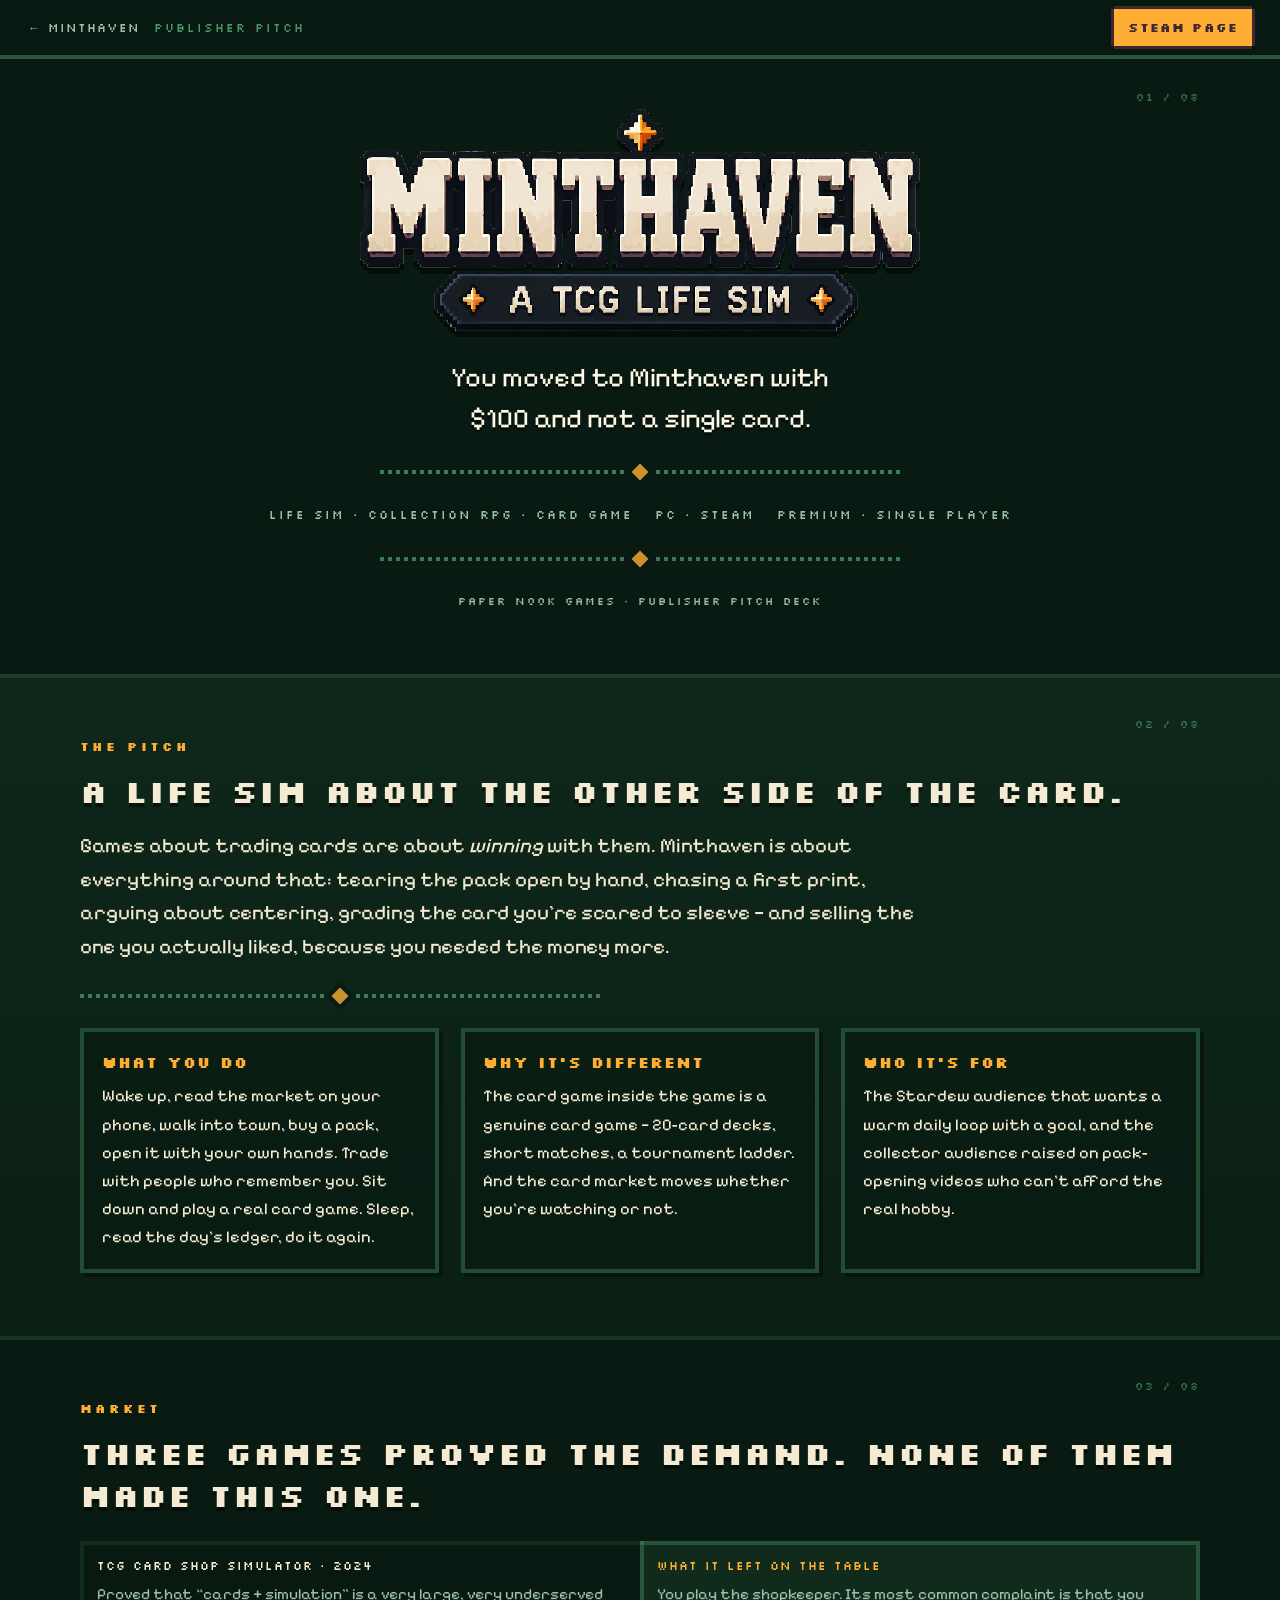
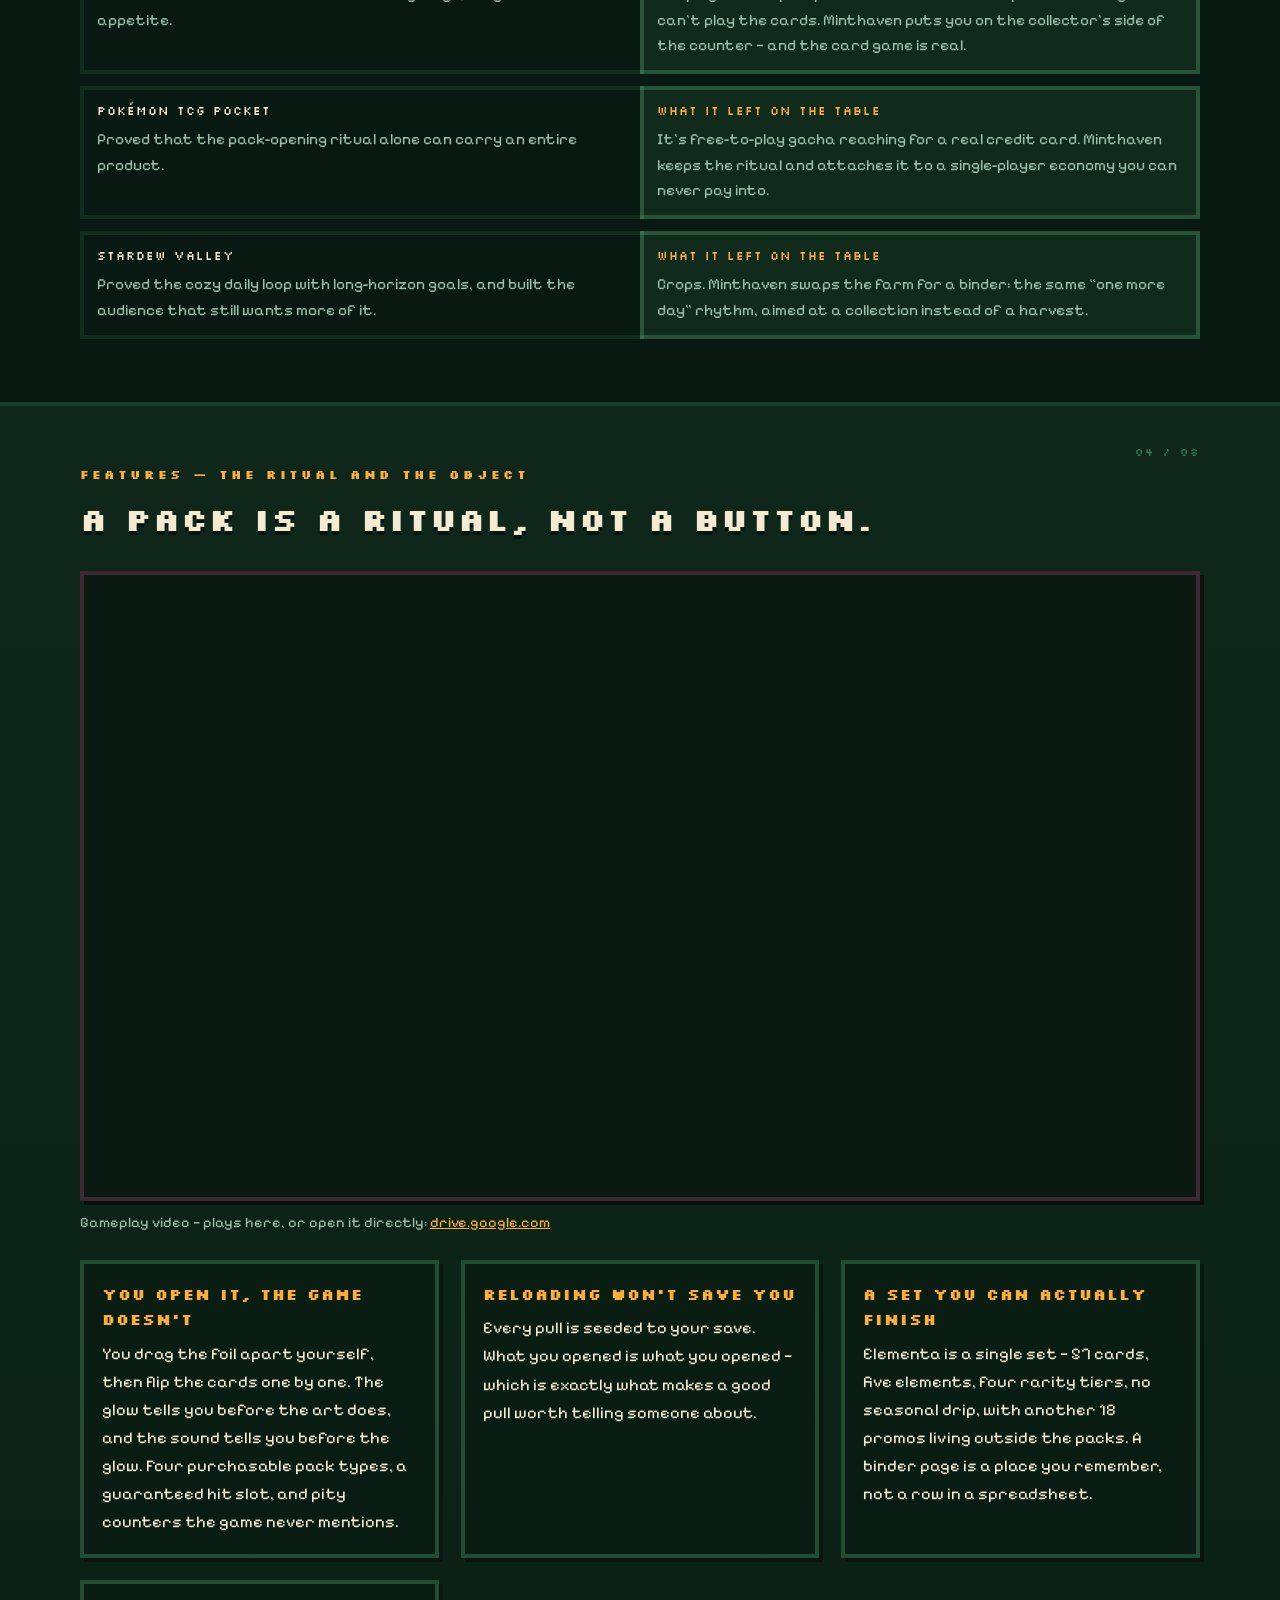
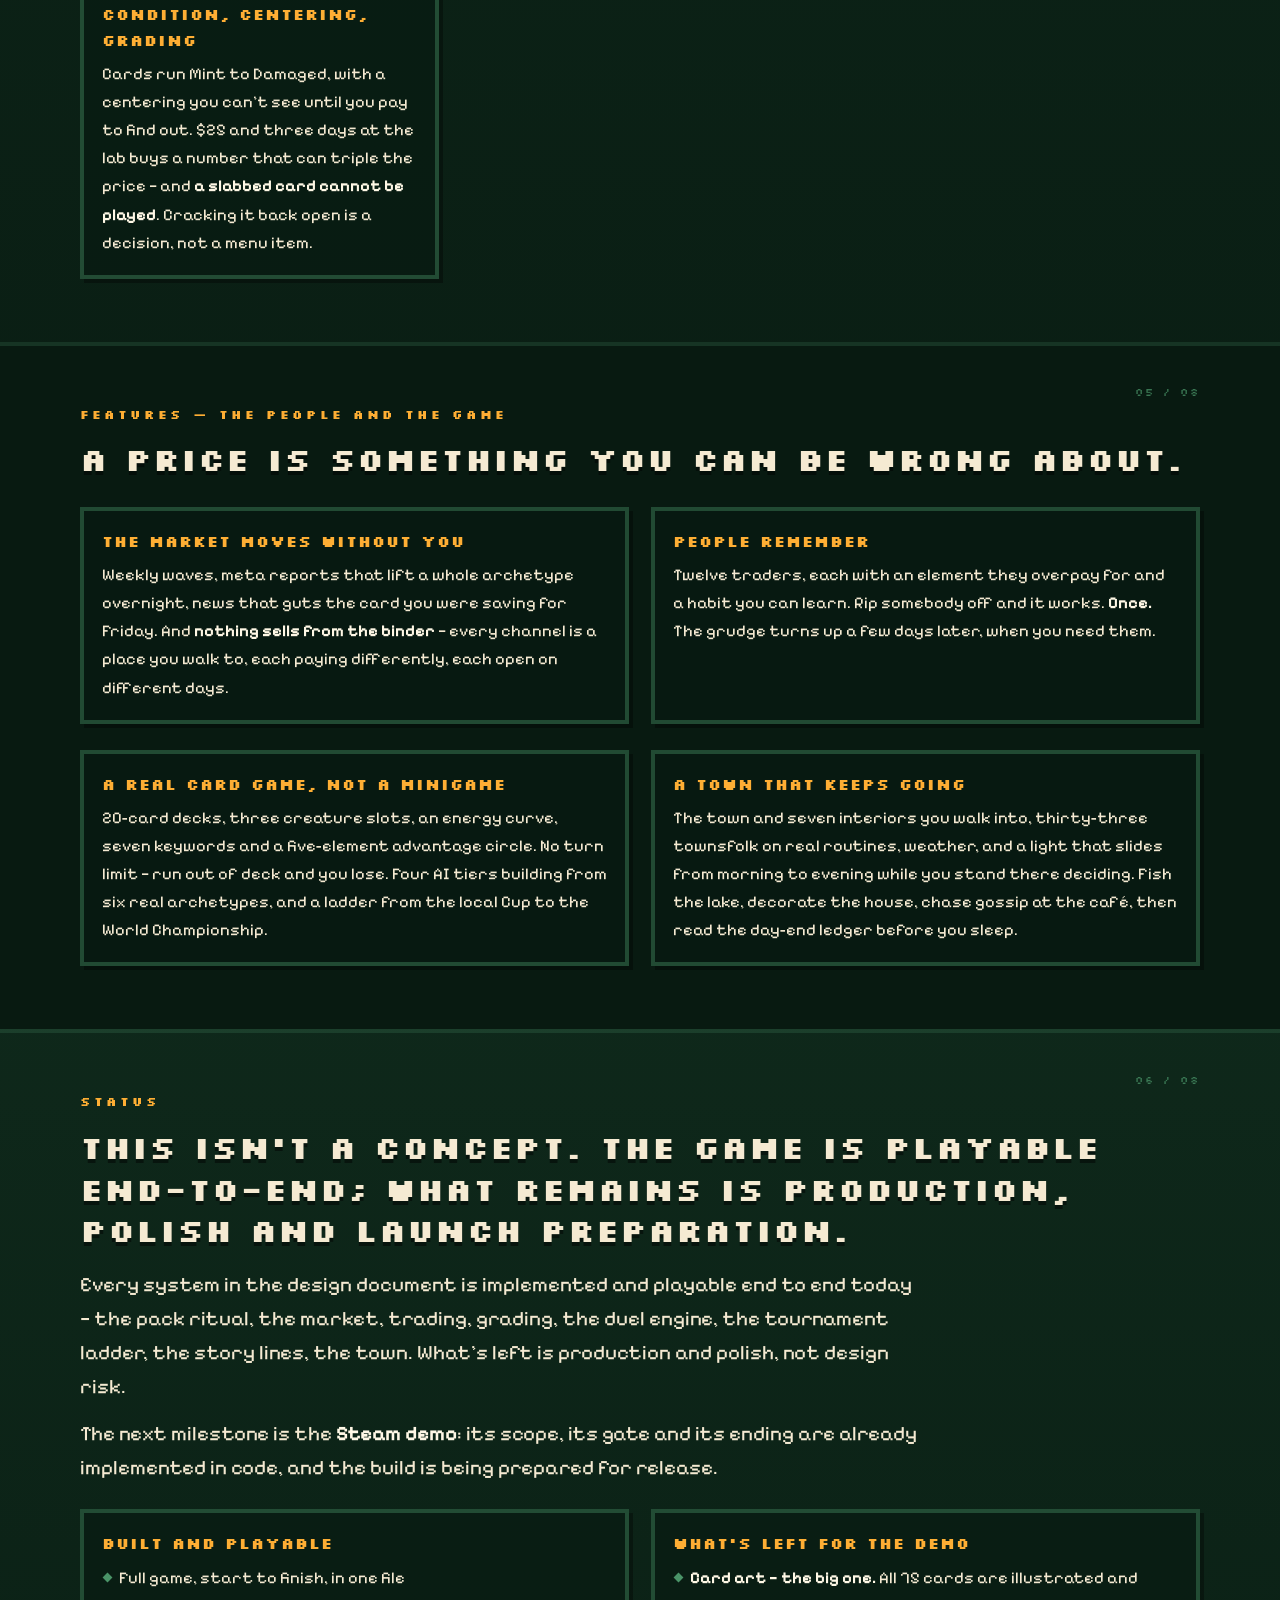
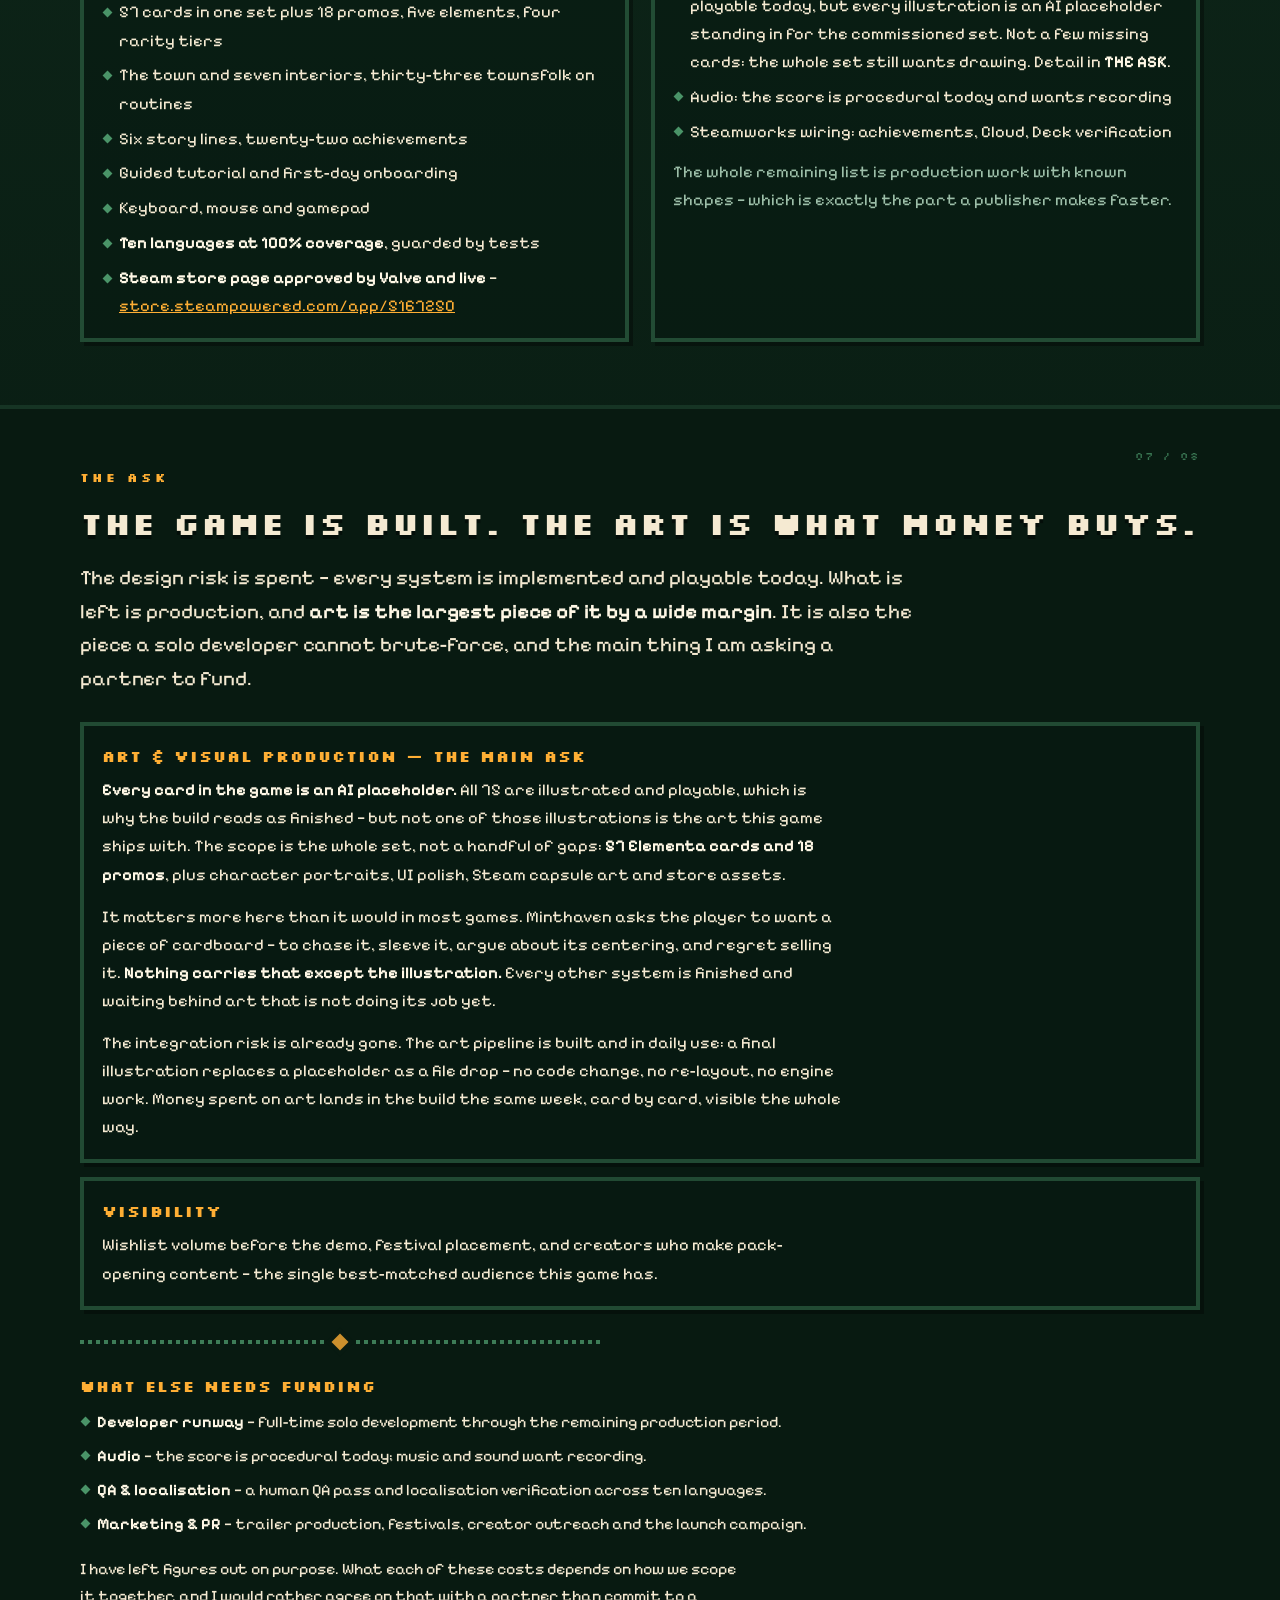
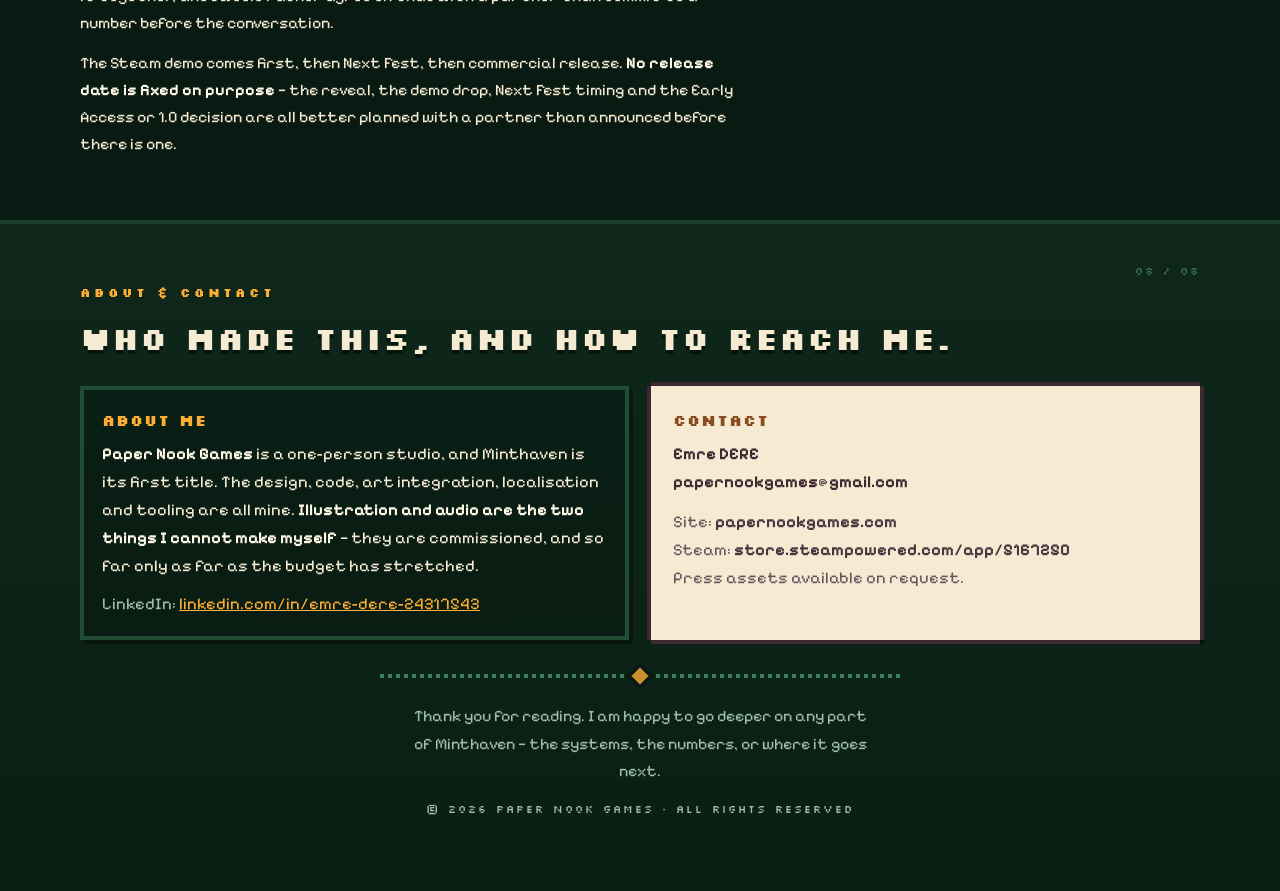
==== commit a0213026: "Pitch deck'i art odakli hale getir ve bes olgusal hatayi duzelt THE ASK bolumu artik art bolumu: bas" ====
--- a/pitch/index.html
+++ b/pitch/index.html
@@ -403,7 +403,7 @@
     <div class="panel">
       <h3>WHY IT'S DIFFERENT</h3>
       <p>The card game inside the game is a genuine card game &mdash; 20-card decks,
-      2&ndash;5 minute matches, a tournament ladder. And the card market moves whether
+      short matches, a tournament ladder. And the card market moves whether
       you're watching or not.</p>
     </div>
     <div class="panel">
@@ -499,7 +499,7 @@
     <div class="panel">
       <h3>YOU OPEN IT, THE GAME DOESN'T</h3>
       <p>You drag the foil apart yourself, then flip the cards one by one. The glow tells
-      you before the art does, and the sound tells you before the glow. Four pack types,
+      you before the art does, and the sound tells you before the glow. Four purchasable pack types,
       a guaranteed hit slot, and pity counters the game never mentions.</p>
     </div>
     <div class="panel">
@@ -509,8 +509,8 @@
     </div>
     <div class="panel">
       <h3>A SET YOU CAN ACTUALLY FINISH</h3>
-      <p>Elementa is a single set &mdash; 75 cards, five elements, six rarity tiers, no
-      seasonal drip. A binder page is a place you remember, not a row in a spreadsheet.</p>
+      <p>Elementa is a single set &mdash; 57 cards, five elements, four rarity tiers, no
+      seasonal drip, with another 18 promos living outside the packs. A binder page is a place you remember, not a row in a spreadsheet.</p>
     </div>
     <div class="panel">
       <h3>CONDITION, CENTERING, GRADING</h3>
@@ -555,13 +555,13 @@
     <div class="panel">
       <h3>A REAL CARD GAME, NOT A MINIGAME</h3>
       <p>20-card decks, three creature slots, an energy curve, seven keywords and a
-      five-element advantage circle. Matches run two to five minutes. No turn limit &mdash;
+      five-element advantage circle. No turn limit &mdash;
       run out of deck and you lose. Four AI tiers building from six real archetypes, and a
       ladder from the local Cup to the World Championship.</p>
     </div>
     <div class="panel">
       <h3>A TOWN THAT KEEPS GOING</h3>
-      <p>Nine locations, twenty-five townsfolk on real routines, weather, and a light that
+      <p>The town and seven interiors you walk into, thirty-three townsfolk on real routines, weather, and a light that
       slides from morning to evening while you stand there deciding. Fish the lake,
       decorate the house, chase gossip at the caf&eacute;, then read the day-end ledger
       before you sleep.</p>
@@ -601,8 +601,8 @@
       <h3>BUILT AND PLAYABLE</h3>
       <ul>
         <li>Full game, start to finish, in one file</li>
-        <li>75 cards in one set, five elements, six rarities</li>
-        <li>Nine locations, twenty-five townsfolk on routines</li>
+        <li>57 cards in one set plus 18 promos, five elements, four rarity tiers</li>
+        <li>The town and seven interiors, thirty-three townsfolk on routines</li>
         <li>Six story lines, twenty-two achievements</li>
         <li>Guided tutorial and first-day onboarding</li>
         <li>Keyboard, mouse and gamepad</li>
@@ -614,7 +614,10 @@
     <div class="panel">
       <h3>WHAT'S LEFT FOR THE DEMO</h3>
       <ul>
-        <li>Card art: AI-generated for now &mdash; the hand-drawn versions are still to come</li>
+        <li><b>Card art &mdash; the big one.</b> All 75 cards are illustrated and playable
+        today, but every illustration is an AI placeholder standing in for the
+        commissioned set. Not a few missing cards: the whole set still wants drawing.
+        Detail in <b>THE ASK</b>.</li>
         <li>Audio: the score is procedural today and wants recording</li>
         <li>Steamworks wiring: achievements, Cloud, Deck verification</li>
       </ul>
@@ -700,6 +703,9 @@
      07 - TALEP (BIRLESIK)
      Eski butce ve "neden yayinci" bolumleri AYNI soruyu iki kez
      soruyordu; birlestirildi.
+     2026-09-15: bolum ART ONCELIKLI. Sanat listenin bir maddesi
+     degil, bolumun basligi ve tam genislikte kendi paneli; kalan
+     ihtiyaclar "WHAT ELSE NEEDS FUNDING" altinda toplanir.
      Bolumde rakam YOKTUR ve bu bilinclidir; sayfa bunu kendi metninde
      de soyler. Gerekce ve karar gecmisi depo ici tasarim notlarindadir
      -- BURAYA YAZILMAZ, bkz. asagidaki PUBLIC uyarisi.
@@ -708,34 +714,44 @@
   <div class="inner">
   <span class="no">07 / 08</span>
   <p class="kicker">THE ASK</p>
-  <h2>Why I'm looking for a publisher.</h2>
+  <h2>The game is built. The art is what money buys.</h2>
 
   <p class="lede">
-    The design risk is spent. What's left is the part a solo developer is worst at and a
-    publisher is built for.
+    The design risk is spent &mdash; every system is implemented and playable today.
+    What is left is production, and <b>art is the largest piece of it by a wide
+    margin</b>. It is also the piece a solo developer cannot brute-force, and the
+    main thing I am asking a partner to fund.
   </p>
 
-  <div class="grid g2">
-    <div class="panel">
-      <h3>FUNDING</h3>
-      <p>Runway to finish art and audio properly instead of shipping the procedural
-      fallbacks.</p>
-    </div>
-    <div class="panel">
-      <h3>VISIBILITY</h3>
-      <p>Wishlist volume before the demo, festival placement, and creators who make
-      pack-opening content &mdash; the single best-matched audience this game has.</p>
-    </div>
+  <div class="panel" style="margin-top:26px">
+    <h3>ART &amp; VISUAL PRODUCTION &mdash; THE MAIN ASK</h3>
+    <p><b>Every card in the game is an AI placeholder.</b> All 75 are illustrated and
+    playable, which is why the build reads as finished &mdash; but not one of those
+    illustrations is the art this game ships with. The scope is the whole set, not a
+    handful of gaps: <b>57 Elementa cards and 18 promos</b>, plus character portraits,
+    UI polish, Steam capsule art and store assets.</p>
+    <p>It matters more here than it would in most games. Minthaven asks the player to
+    want a piece of cardboard &mdash; to chase it, sleeve it, argue about its centering,
+    and regret selling it. <b>Nothing carries that except the illustration.</b> Every
+    other system is finished and waiting behind art that is not doing its job yet.</p>
+    <p>The integration risk is already gone. The art pipeline is built and in daily use:
+    a final illustration replaces a placeholder as a file drop &mdash; no code change,
+    no re-layout, no engine work. Money spent on art lands in the build the same week,
+    card by card, visible the whole way.</p>
+  </div>
+
+  <div class="panel" style="margin-top:14px">
+    <h3>VISIBILITY</h3>
+    <p>Wishlist volume before the demo, festival placement, and creators who make
+    pack-opening content &mdash; the single best-matched audience this game has.</p>
   </div>
 
   <div class="rule"><i></i><b></b><i></i></div>
 
-  <h3>WHAT NEEDS FUNDING</h3>
+  <h3>WHAT ELSE NEEDS FUNDING</h3>
   <ul style="margin-top:8px">
     <li><b>Developer runway</b> &mdash; full-time solo development through the remaining
     production period.</li>
-    <li><b>Art &amp; visual production</b> &mdash; the last card illustrations, UI polish,
-    capsule art and store assets.</li>
     <li><b>Audio</b> &mdash; the score is procedural today; music and sound want recording.</li>
     <li><b>QA &amp; localisation</b> &mdash; a human QA pass and localisation verification
     across ten languages.</li>
@@ -771,8 +787,9 @@
     <div class="panel">
       <h3>ABOUT ME</h3>
       <p><b>Paper Nook Games</b> is a one-person studio, and Minthaven is its first title.
-      The design, code, art integration, localisation and tooling are all mine; art and
-      audio are commissioned as budget allows.</p>
+      The design, code, art integration, localisation and tooling are all mine.
+      <b>Illustration and audio are the two things I cannot make myself</b> &mdash; they
+      are commissioned, and so far only as far as the budget has stretched.</p>
       <p class="dim" style="margin-top:10px">LinkedIn:
       <a href="https://www.linkedin.com/in/emre-dere-24317543/" target="_blank" rel="noopener">linkedin.com/in/emre-dere-24317543</a></p>
     </div>
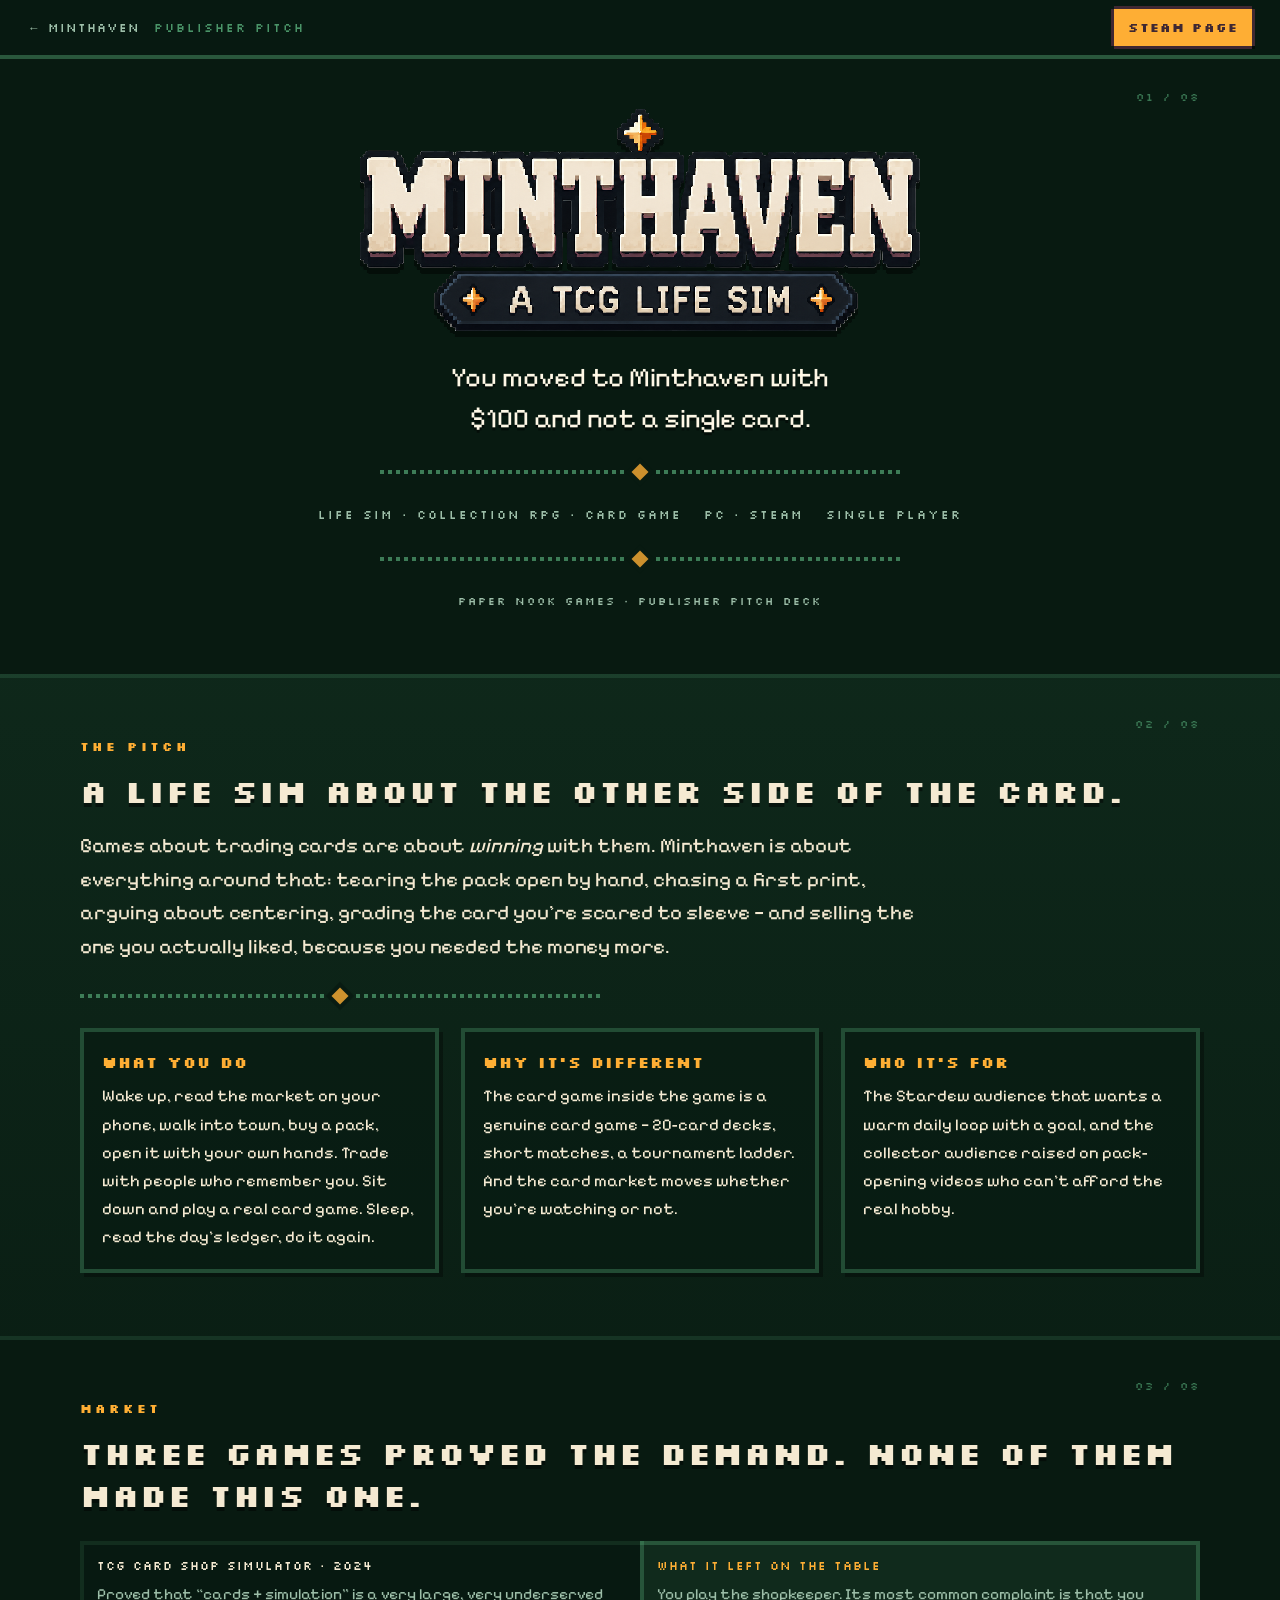
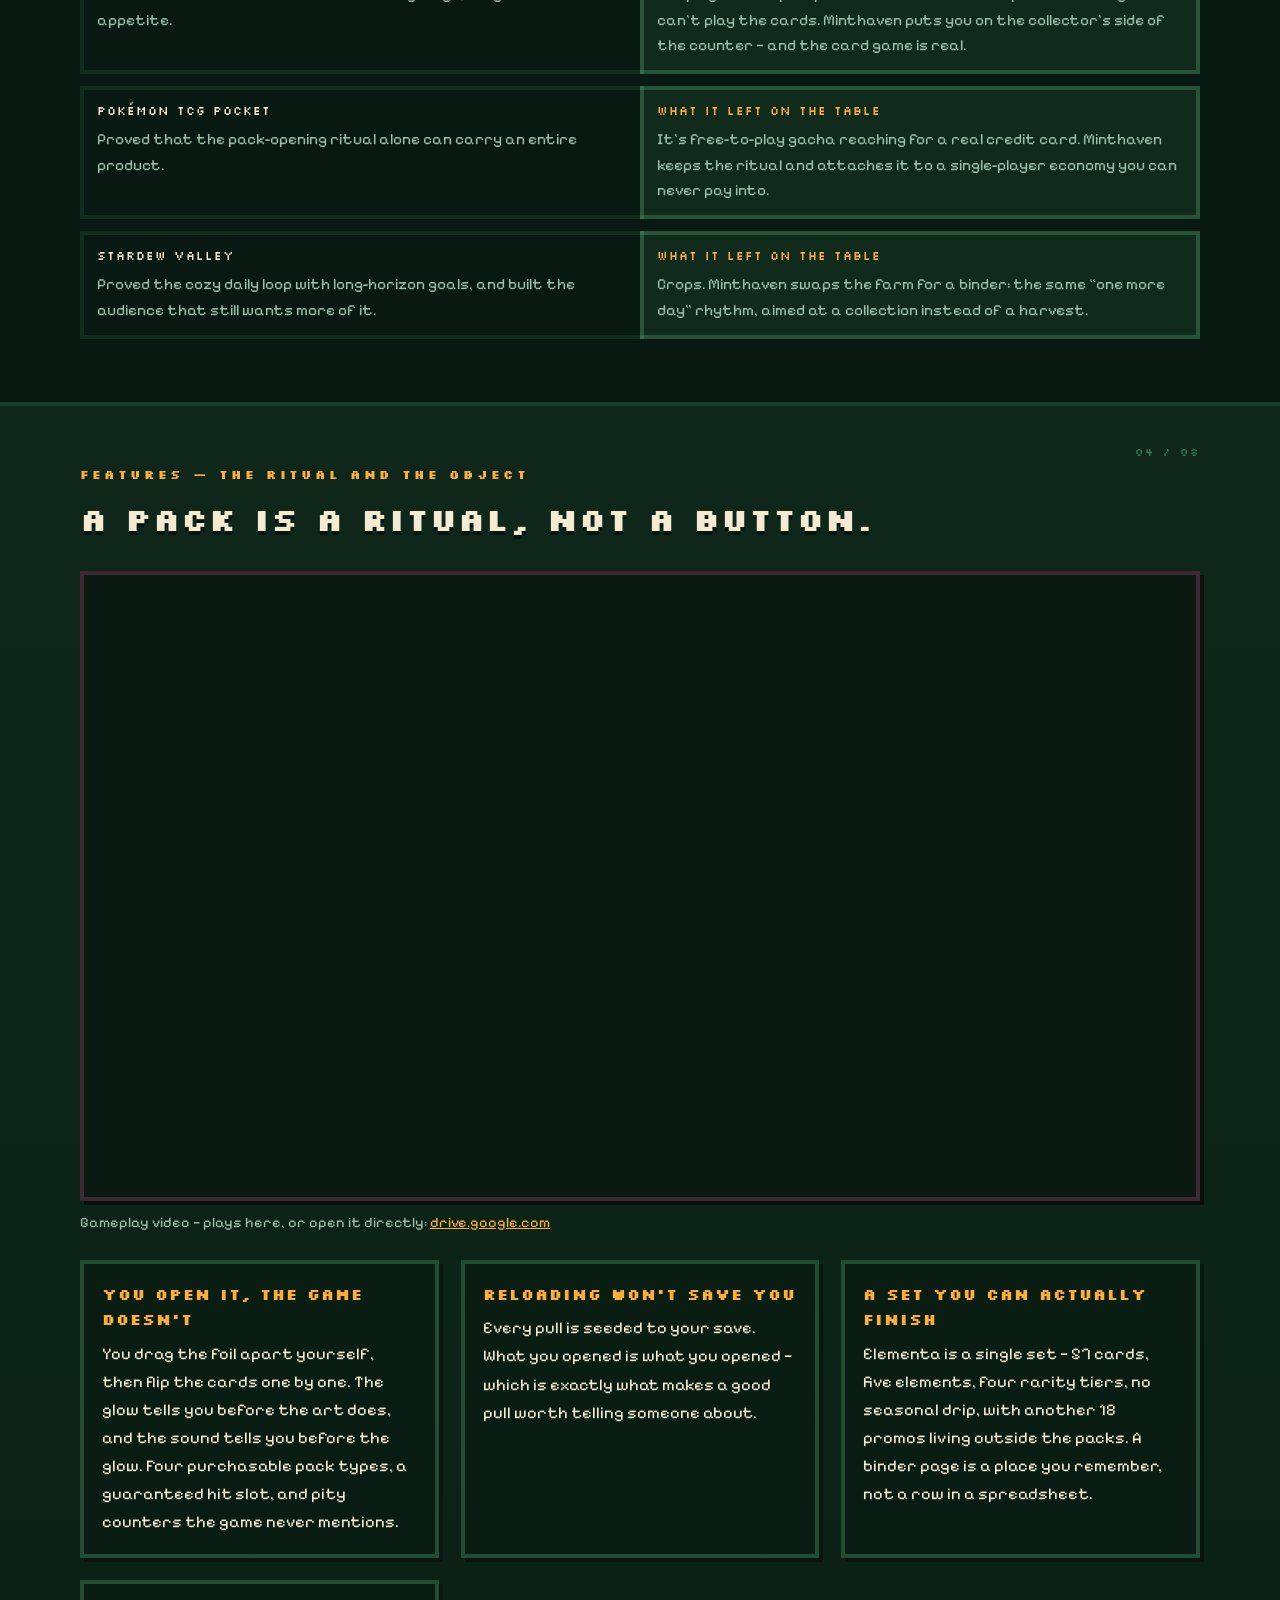
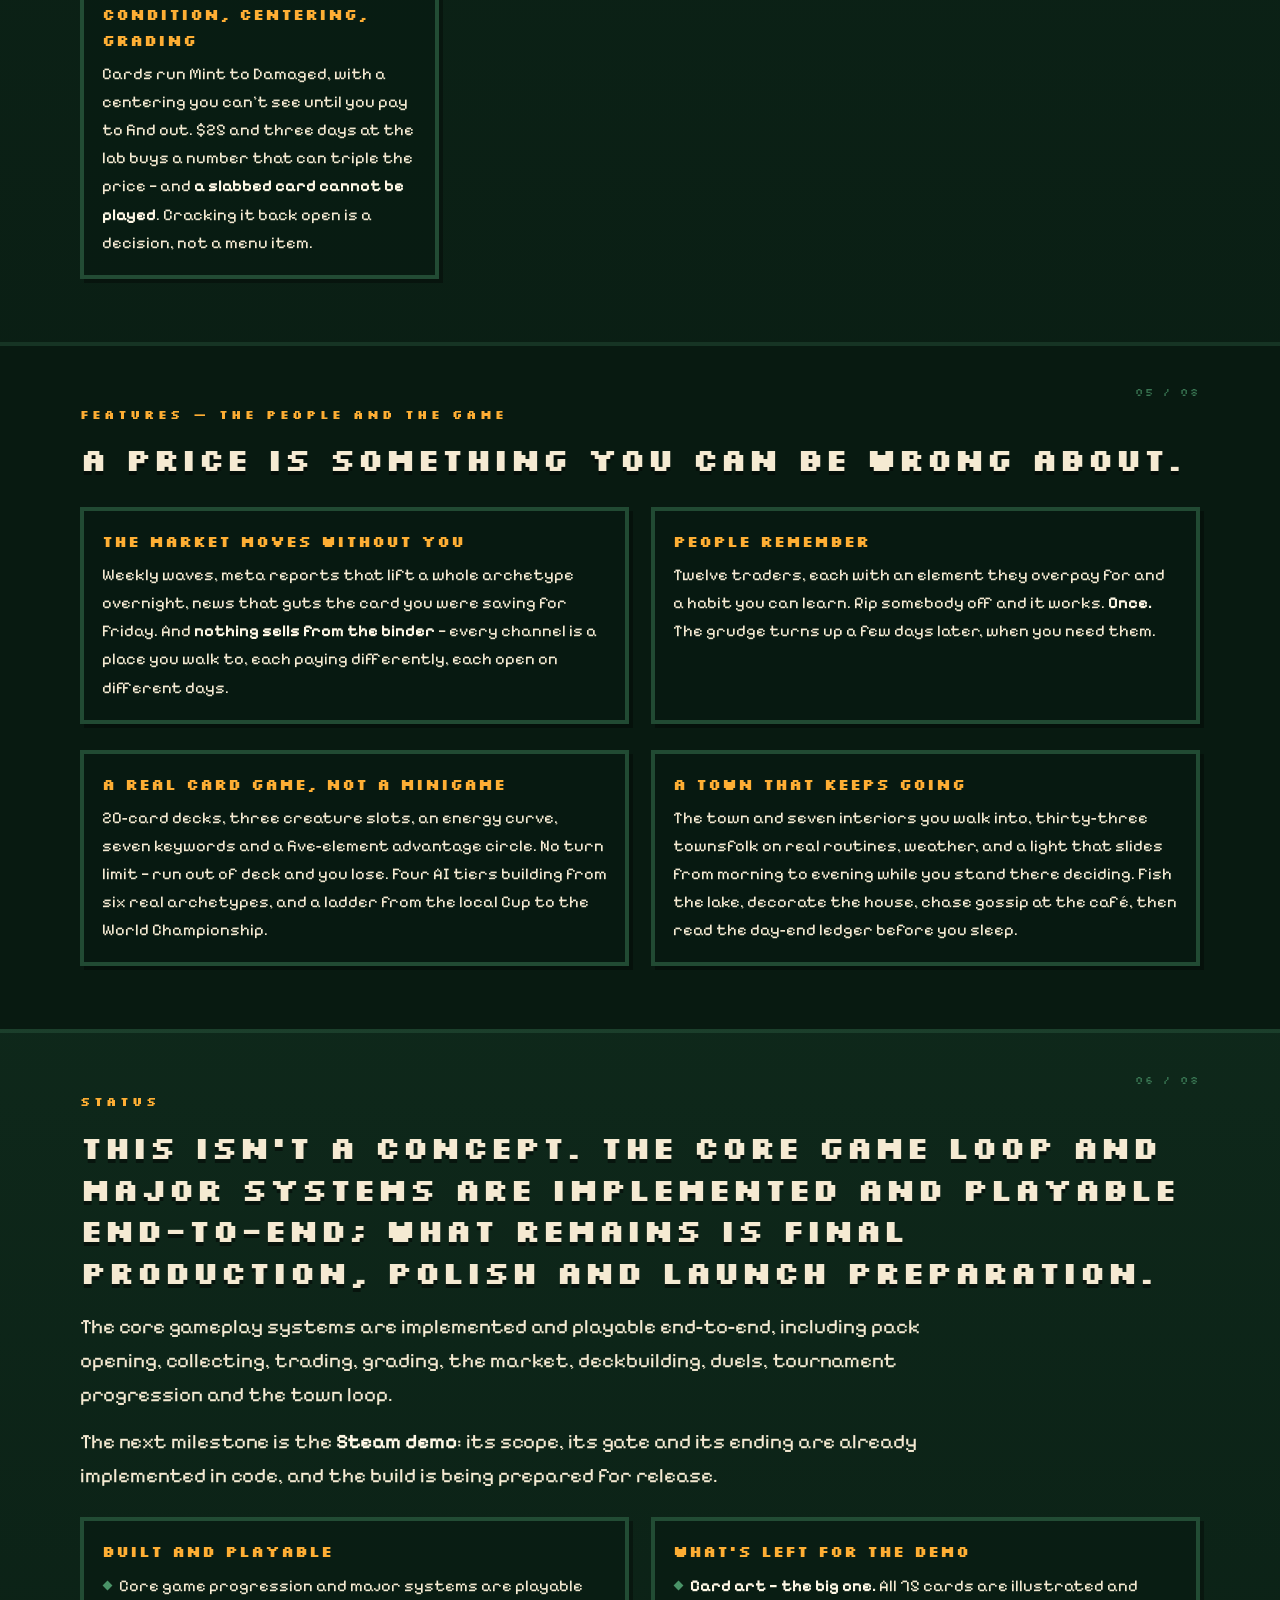
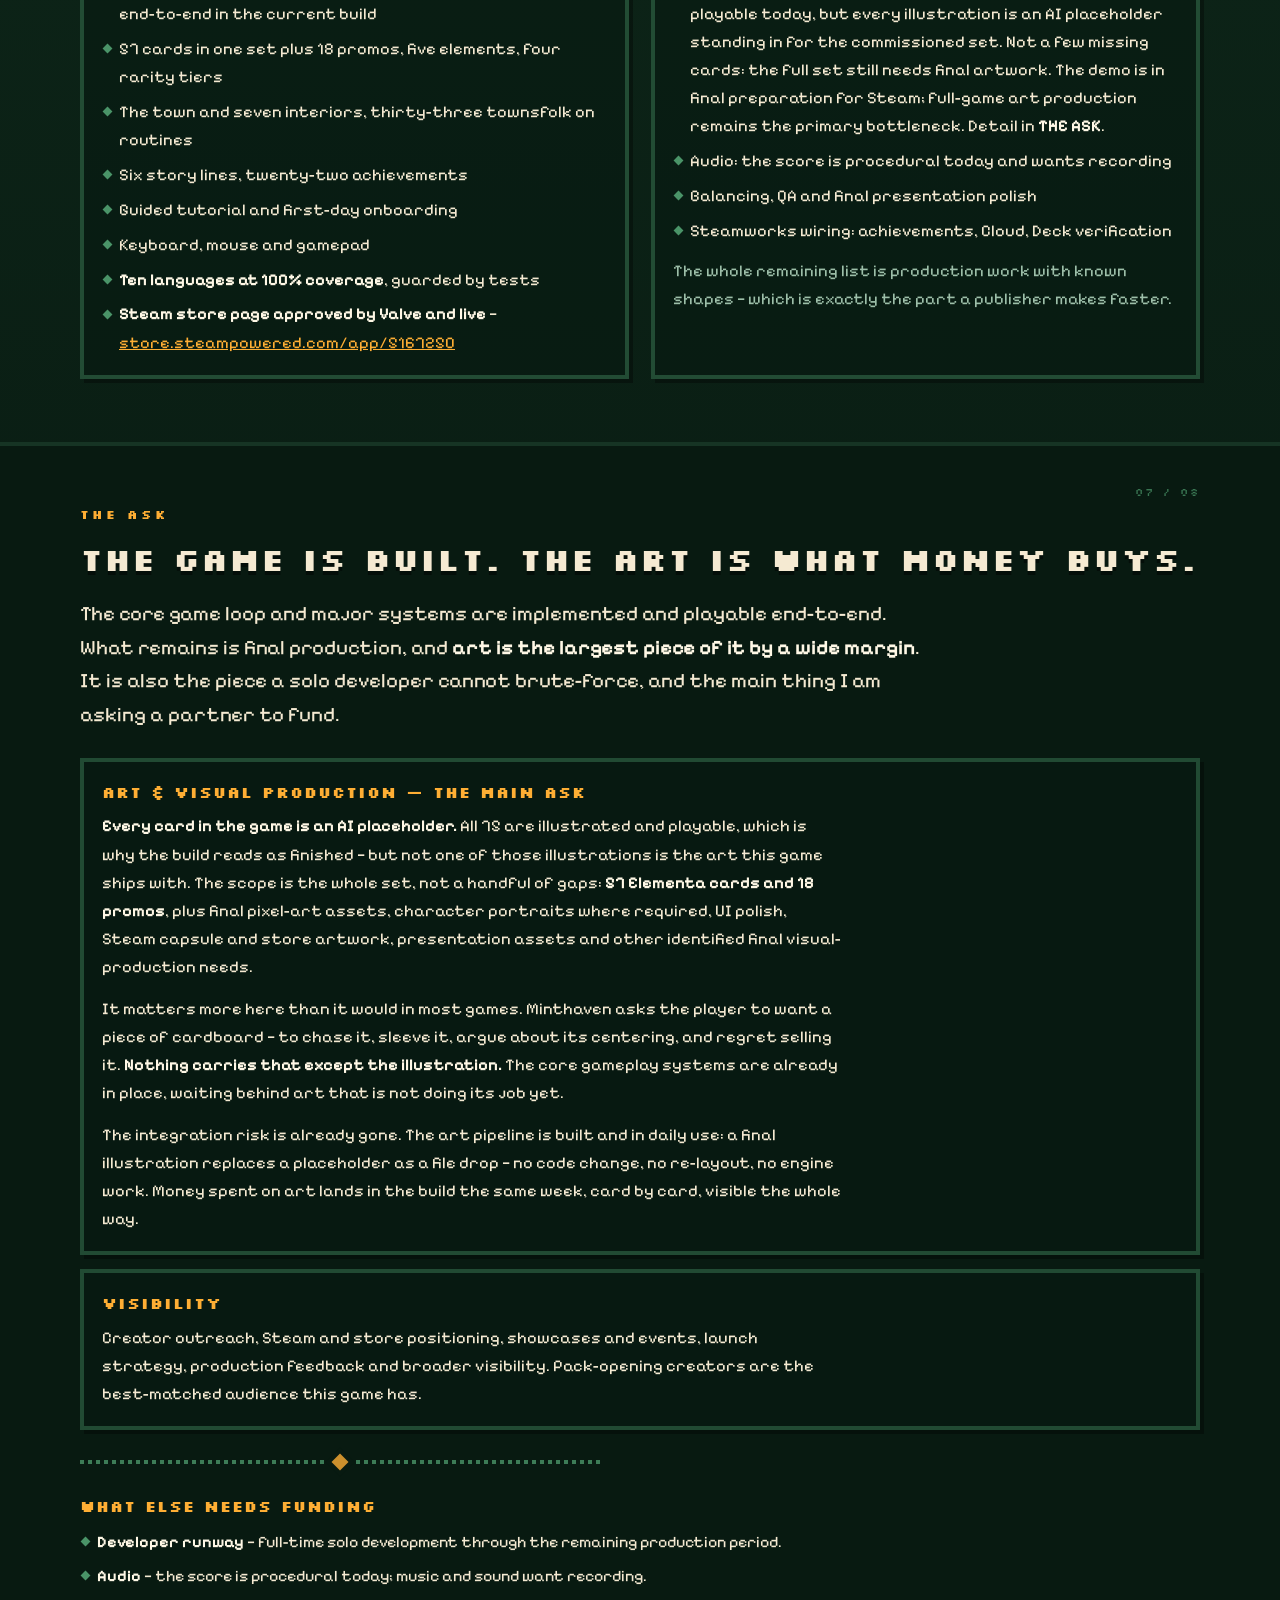
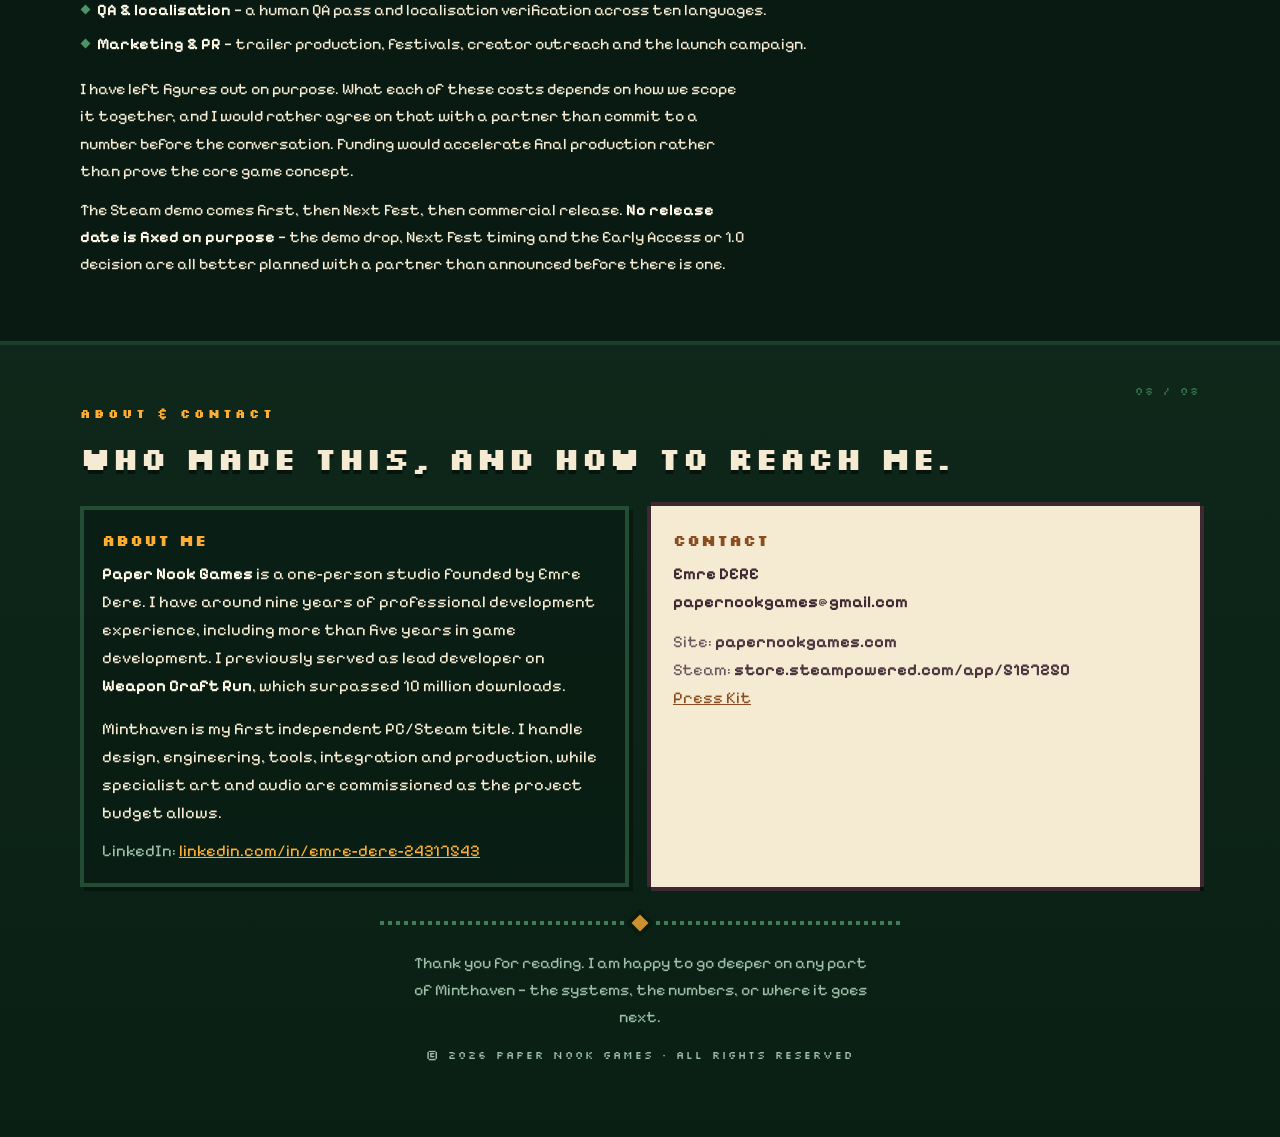
==== commit 8bef0483: "Pitch deck'i guncelle" ====
--- a/pitch/index.html
+++ b/pitch/index.html
@@ -12,7 +12,7 @@
 <meta name="robots" content="noindex,nofollow">
 
 <meta property="og:title" content="Minthaven: A TCG Life Sim — Publisher Pitch">
-<meta property="og:description" content="A cozy life sim about the part of trading cards that games usually skip. Playable end to end today.">
+<meta property="og:description" content="A cozy life sim about the part of trading cards that games usually skip. Core gameplay systems are playable end-to-end.">
 <!-- MUTLAK olmali; sayfa baska bir alt yola tasinirsa ikisini de guncelle. -->
 <meta property="og:url" content="https://papernookgames.com/pitch/">
 <meta property="og:image" content="https://papernookgames.com/assets/og.png">
@@ -362,7 +362,7 @@
   <div class="meta">
     <span>LIFE SIM &middot; COLLECTION RPG &middot; CARD GAME</span>
     <span>PC &middot; STEAM</span>
-    <span>PREMIUM &middot; SINGLE PLAYER</span>
+    <span>SINGLE PLAYER</span>
   </div>
   <div class="rule"><i></i><b></b><i></i></div>
   <p class="dim" style="font-family:'Silkscreen';font-size:11px;letter-spacing:2px;margin:0 auto">
@@ -583,12 +583,12 @@
   <div class="inner">
   <span class="no">06 / 08</span>
   <p class="kicker">STATUS</p>
-  <h2>This isn't a concept. The game is playable end-to-end; what remains is production, polish and launch preparation.</h2>
+  <h2>This isn't a concept. The core game loop and major systems are implemented and playable end-to-end; what remains is final production, polish and launch preparation.</h2>
 
   <p class="lede">
-    Every system in the design document is implemented and playable end to end today
-    &mdash; the pack ritual, the market, trading, grading, the duel engine, the tournament
-    ladder, the story lines, the town. What's left is production and polish, not design risk.
+    The core gameplay systems are implemented and playable end-to-end, including pack
+    opening, collecting, trading, grading, the market, deckbuilding, duels, tournament
+    progression and the town loop.
   </p>
 
   <p class="lede" style="margin-top:14px">
@@ -600,7 +600,7 @@
     <div class="panel">
       <h3>BUILT AND PLAYABLE</h3>
       <ul>
-        <li>Full game, start to finish, in one file</li>
+        <li>Core game progression and major systems are playable end-to-end in the current build</li>
         <li>57 cards in one set plus 18 promos, five elements, four rarity tiers</li>
         <li>The town and seven interiors, thirty-three townsfolk on routines</li>
         <li>Six story lines, twenty-two achievements</li>
@@ -616,9 +616,11 @@
       <ul>
         <li><b>Card art &mdash; the big one.</b> All 75 cards are illustrated and playable
         today, but every illustration is an AI placeholder standing in for the
-        commissioned set. Not a few missing cards: the whole set still wants drawing.
-        Detail in <b>THE ASK</b>.</li>
+        commissioned set. Not a few missing cards: the full set still needs final artwork.
+        The demo is in final preparation for Steam; full-game art production remains the
+        primary bottleneck. Detail in <b>THE ASK</b>.</li>
         <li>Audio: the score is procedural today and wants recording</li>
+        <li>Balancing, QA and final presentation polish</li>
         <li>Steamworks wiring: achievements, Cloud, Deck verification</li>
       </ul>
       <p class="dim" style="margin-top:12px">The whole remaining list is production work with
@@ -651,12 +653,12 @@
     <div class="item done key">
       <div class="when">SEPTEMBER 2026</div>
       <div class="what"><b>Demo feature complete</b>
-      <span>Core gameplay, progression and the demo ending are implemented and fully playable. Remaining work is primarily the final art pass and presentation polish.</span></div>
+      <span>The demo's core gameplay, progression and ending are implemented and playable. Remaining work is final art production, audio, balancing, QA, presentation polish and release preparation.</span></div>
     </div>
     <div class="item done key">
       <div class="when">SEPTEMBER 2026</div>
-      <div class="what"><b>Steam store page approved</b>
-      <span>Approved by Valve and ready to publish. Kept private on purpose so the public reveal and positioning can still be coordinated with the publishing partner.</span></div>
+      <div class="what"><b>Steam page live</b>
+      <span>The Steam store page is live and wishlist accumulation has begun.</span></div>
     </div>
     <div class="item">
       <div class="when">TBD WITH PUBLISHER</div>
@@ -665,13 +667,8 @@
     </div>
     <div class="item">
       <div class="when">TBD WITH PUBLISHER</div>
-      <div class="what"><b>Public Steam reveal</b>
-      <span>Steam page goes live and wishlist accumulation begins. Timing to be coordinated around the publishing and marketing strategy.</span></div>
-    </div>
-    <div class="item">
-      <div class="when">TBD WITH PUBLISHER</div>
       <div class="what"><b>Demo release</b>
-      <span>The existing feature-complete demo is released publicly on Steam after the final art and polish pass.</span></div>
+      <span>The current demo build is in final preparation for public release on Steam, with remaining work focused on art, audio, balancing, QA and presentation polish.</span></div>
     </div>
     <div class="item">
       <div class="when">TBD WITH PUBLISHER</div>
@@ -691,8 +688,8 @@
   </div>
 
   <p class="dim" style="margin-top:20px;font-size:14.5px;max-width:none">
-    Dates and release strategy after September 2026 are intentionally flexible so the public
-    reveal, demo release, Next Fest participation, Early Access or 1.0 strategy, and commercial
+    Dates and release strategy after September 2026 are intentionally flexible so the
+    demo release, Next Fest participation, Early Access or 1.0 strategy, and commercial
     launch can be coordinated with the publishing partner.
   </p>
   </div>
@@ -703,9 +700,11 @@
      07 - TALEP (BIRLESIK)
      Eski butce ve "neden yayinci" bolumleri AYNI soruyu iki kez
      soruyordu; birlestirildi.
-     2026-09-15: bolum ART ONCELIKLI. Sanat listenin bir maddesi
-     degil, bolumun basligi ve tam genislikte kendi paneli; kalan
-     ihtiyaclar "WHAT ELSE NEEDS FUNDING" altinda toplanir.
+     2026-09-15: bolum ART ONCELIKLI hale getirildi. Sanat artik
+     "WHAT NEEDS FUNDING" listesinin bir maddesi DEGIL, bolumun
+     basligi ve tam genislikte kendi paneli; liste "WHAT ELSE NEEDS
+     FUNDING" olarak daraldi ve sanat maddesi oradan cikarildi.
+     Sanati listeye geri indirmeden once sor.
      Bolumde rakam YOKTUR ve bu bilinclidir; sayfa bunu kendi metninde
      de soyler. Gerekce ve karar gecmisi depo ici tasarim notlarindadir
      -- BURAYA YAZILMAZ, bkz. asagidaki PUBLIC uyarisi.
@@ -717,8 +716,8 @@
   <h2>The game is built. The art is what money buys.</h2>
 
   <p class="lede">
-    The design risk is spent &mdash; every system is implemented and playable today.
-    What is left is production, and <b>art is the largest piece of it by a wide
+    The core game loop and major systems are implemented and playable end-to-end.
+    What remains is final production, and <b>art is the largest piece of it by a wide
     margin</b>. It is also the piece a solo developer cannot brute-force, and the
     main thing I am asking a partner to fund.
   </p>
@@ -728,12 +727,13 @@
     <p><b>Every card in the game is an AI placeholder.</b> All 75 are illustrated and
     playable, which is why the build reads as finished &mdash; but not one of those
     illustrations is the art this game ships with. The scope is the whole set, not a
-    handful of gaps: <b>57 Elementa cards and 18 promos</b>, plus character portraits,
-    UI polish, Steam capsule art and store assets.</p>
+    handful of gaps: <b>57 Elementa cards and 18 promos</b>, plus final pixel-art assets,
+    character portraits where required, UI polish, Steam capsule and store artwork,
+    presentation assets and other identified final visual-production needs.</p>
     <p>It matters more here than it would in most games. Minthaven asks the player to
     want a piece of cardboard &mdash; to chase it, sleeve it, argue about its centering,
-    and regret selling it. <b>Nothing carries that except the illustration.</b> Every
-    other system is finished and waiting behind art that is not doing its job yet.</p>
+    and regret selling it. <b>Nothing carries that except the illustration.</b> The core
+    gameplay systems are already in place, waiting behind art that is not doing its job yet.</p>
     <p>The integration risk is already gone. The art pipeline is built and in daily use:
     a final illustration replaces a placeholder as a file drop &mdash; no code change,
     no re-layout, no engine work. Money spent on art lands in the build the same week,
@@ -742,8 +742,9 @@
 
   <div class="panel" style="margin-top:14px">
     <h3>VISIBILITY</h3>
-    <p>Wishlist volume before the demo, festival placement, and creators who make
-    pack-opening content &mdash; the single best-matched audience this game has.</p>
+    <p>Creator outreach, Steam and store positioning, showcases and events, launch strategy,
+    production feedback and broader visibility. Pack-opening creators are the best-matched
+    audience this game has.</p>
   </div>
 
   <div class="rule"><i></i><b></b><i></i></div>
@@ -761,11 +762,12 @@
 
   <p class="askline" style="margin-top:18px">I have left figures out on purpose. What each of
   these costs depends on how we scope it together, and I would rather agree on that with a
-  partner than commit to a number before the conversation.</p>
+  partner than commit to a number before the conversation. Funding would accelerate final
+  production rather than prove the core game concept.</p>
 
   <p class="askline" style="margin-top:12px">The Steam demo comes first, then Next Fest,
-  then commercial release. <b>No release date is fixed on purpose</b> &mdash; the reveal, the
-  demo drop, Next Fest timing and the Early Access or 1.0 decision are all better planned with
+  then commercial release. <b>No release date is fixed on purpose</b> &mdash; the demo drop,
+  Next Fest timing and the Early Access or 1.0 decision are all better planned with
   a partner than announced before there is one.</p>
   </div>
 </section>
@@ -786,10 +788,13 @@
   <div class="grid g2">
     <div class="panel">
       <h3>ABOUT ME</h3>
-      <p><b>Paper Nook Games</b> is a one-person studio, and Minthaven is its first title.
-      The design, code, art integration, localisation and tooling are all mine.
-      <b>Illustration and audio are the two things I cannot make myself</b> &mdash; they
-      are commissioned, and so far only as far as the budget has stretched.</p>
+      <p><b>Paper Nook Games</b> is a one-person studio founded by Emre Dere. I have around
+      nine years of professional development experience, including more than five years in
+      game development. I previously served as lead developer on <b>Weapon Craft Run</b>,
+      which surpassed 10 million downloads.</p>
+      <p>Minthaven is my first independent PC/Steam title. I handle design, engineering,
+      tools, integration and production, while specialist art and audio are commissioned as
+      the project budget allows.</p>
       <p class="dim" style="margin-top:10px">LinkedIn:
       <a href="https://www.linkedin.com/in/emre-dere-24317543/" target="_blank" rel="noopener">linkedin.com/in/emre-dere-24317543</a></p>
     </div>
@@ -800,7 +805,7 @@
       <p class="dim" style="margin-top:12px">
         Site: <b>papernookgames.com</b><br>
         Steam: <b>store.steampowered.com/app/5167250</b><br>
-        Press assets available on request.
+        <a href="https://drive.google.com/drive/folders/1vx3gXc8gTJg6gHr8O1aHsTYL_o_jMBtM" target="_blank" rel="noopener noreferrer">Press Kit</a>
       </p>
     </div>
   </div>
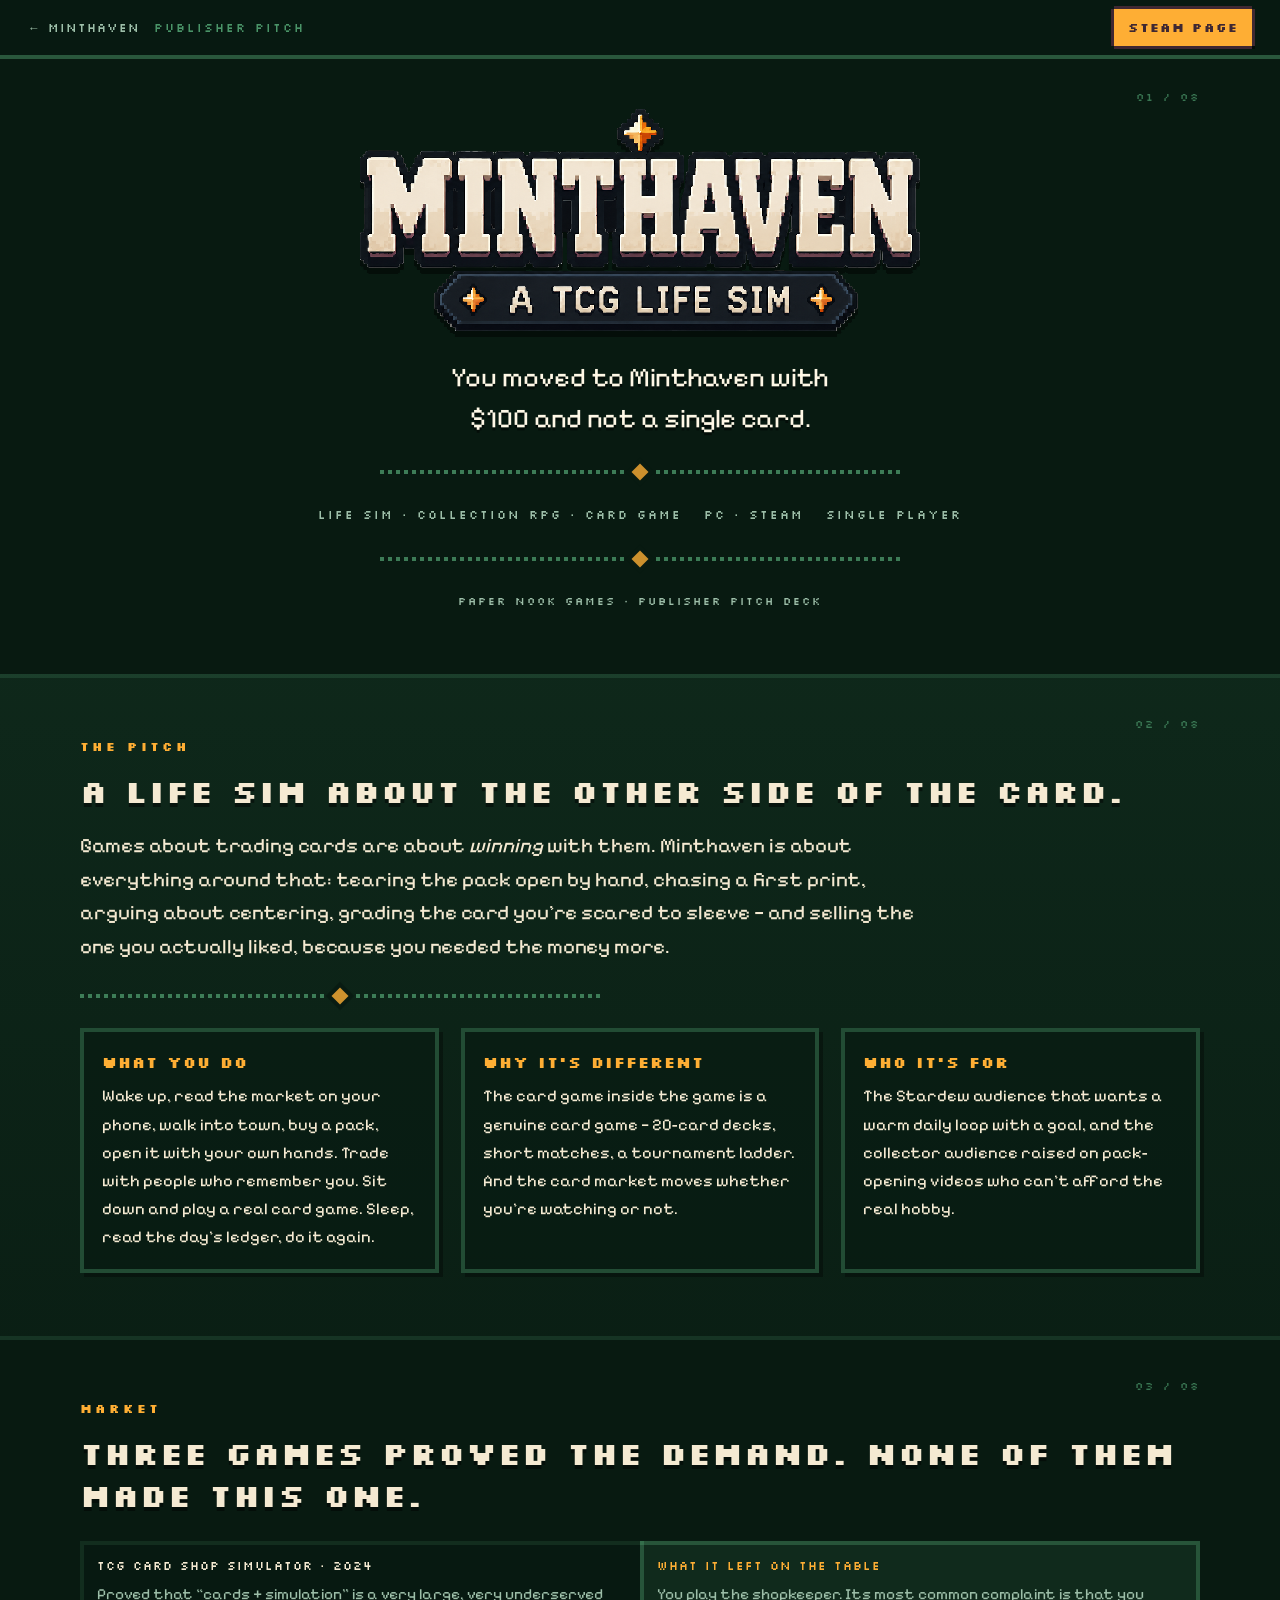
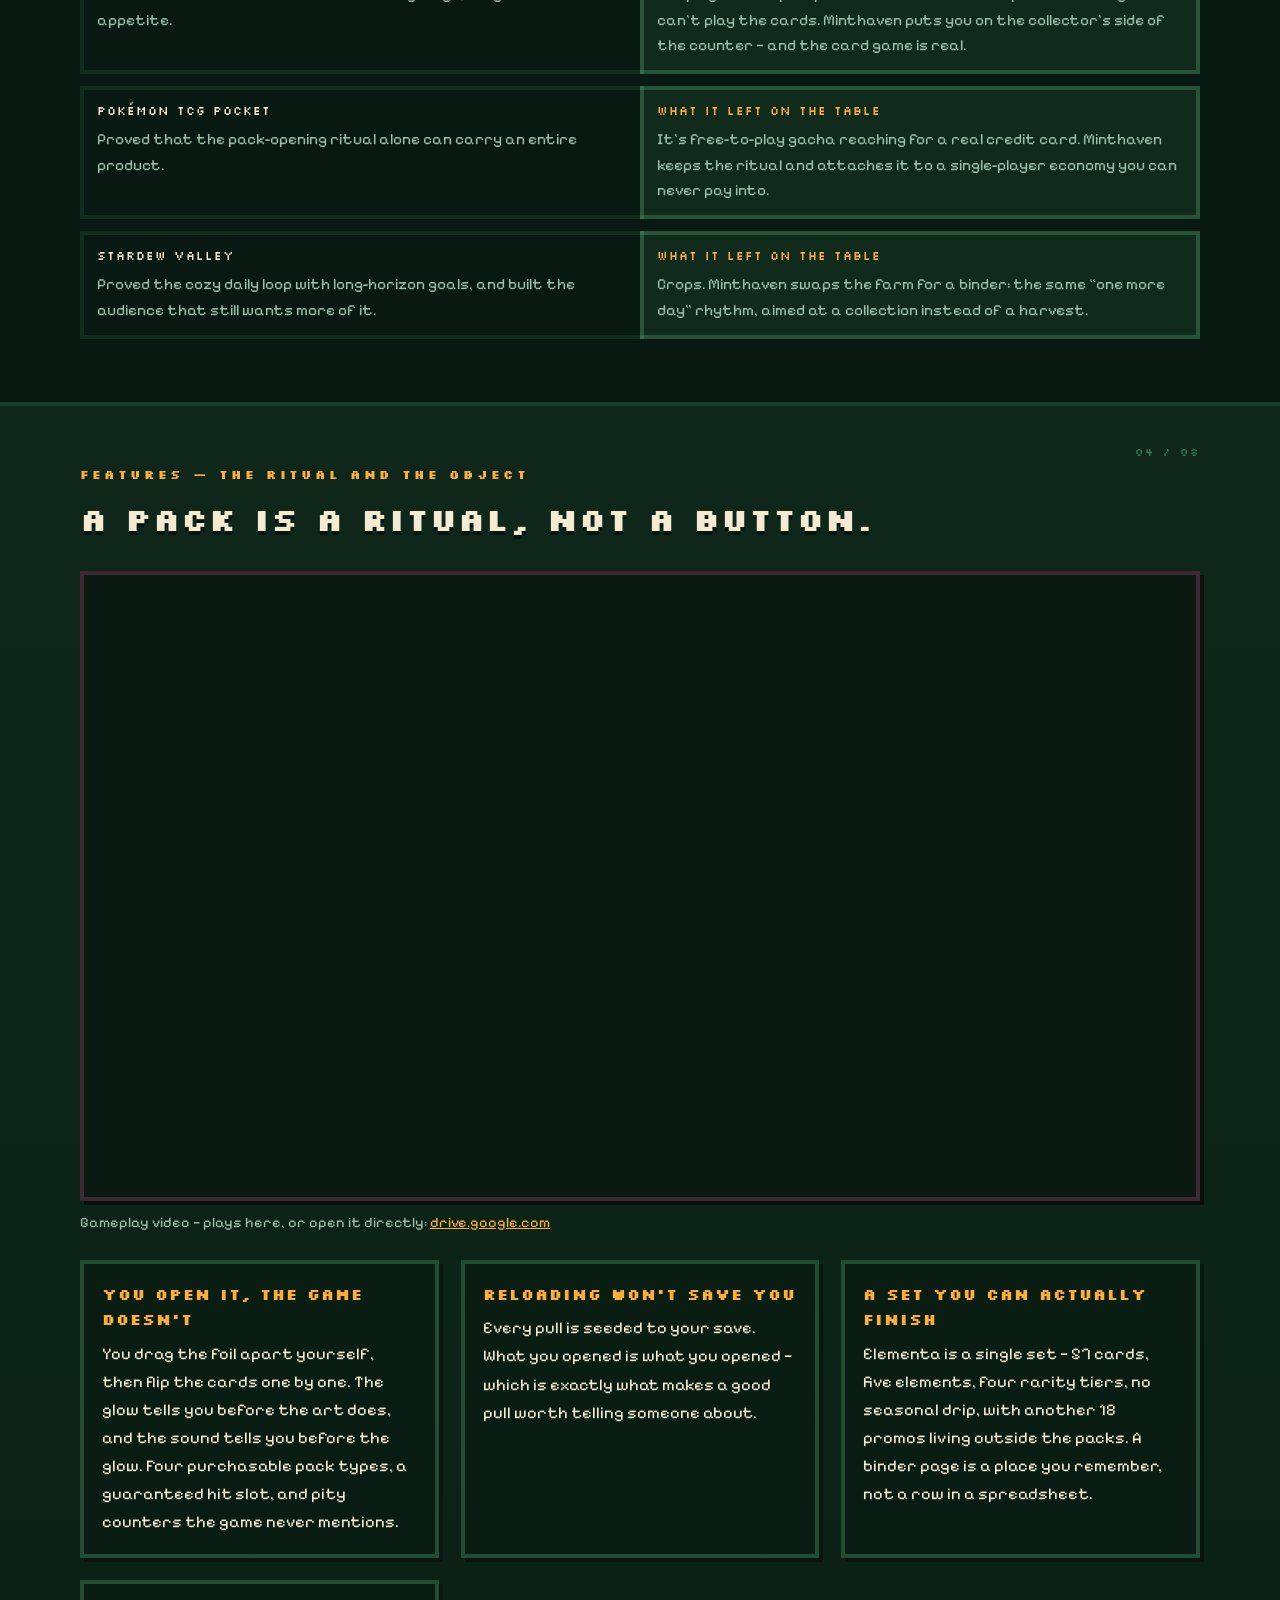
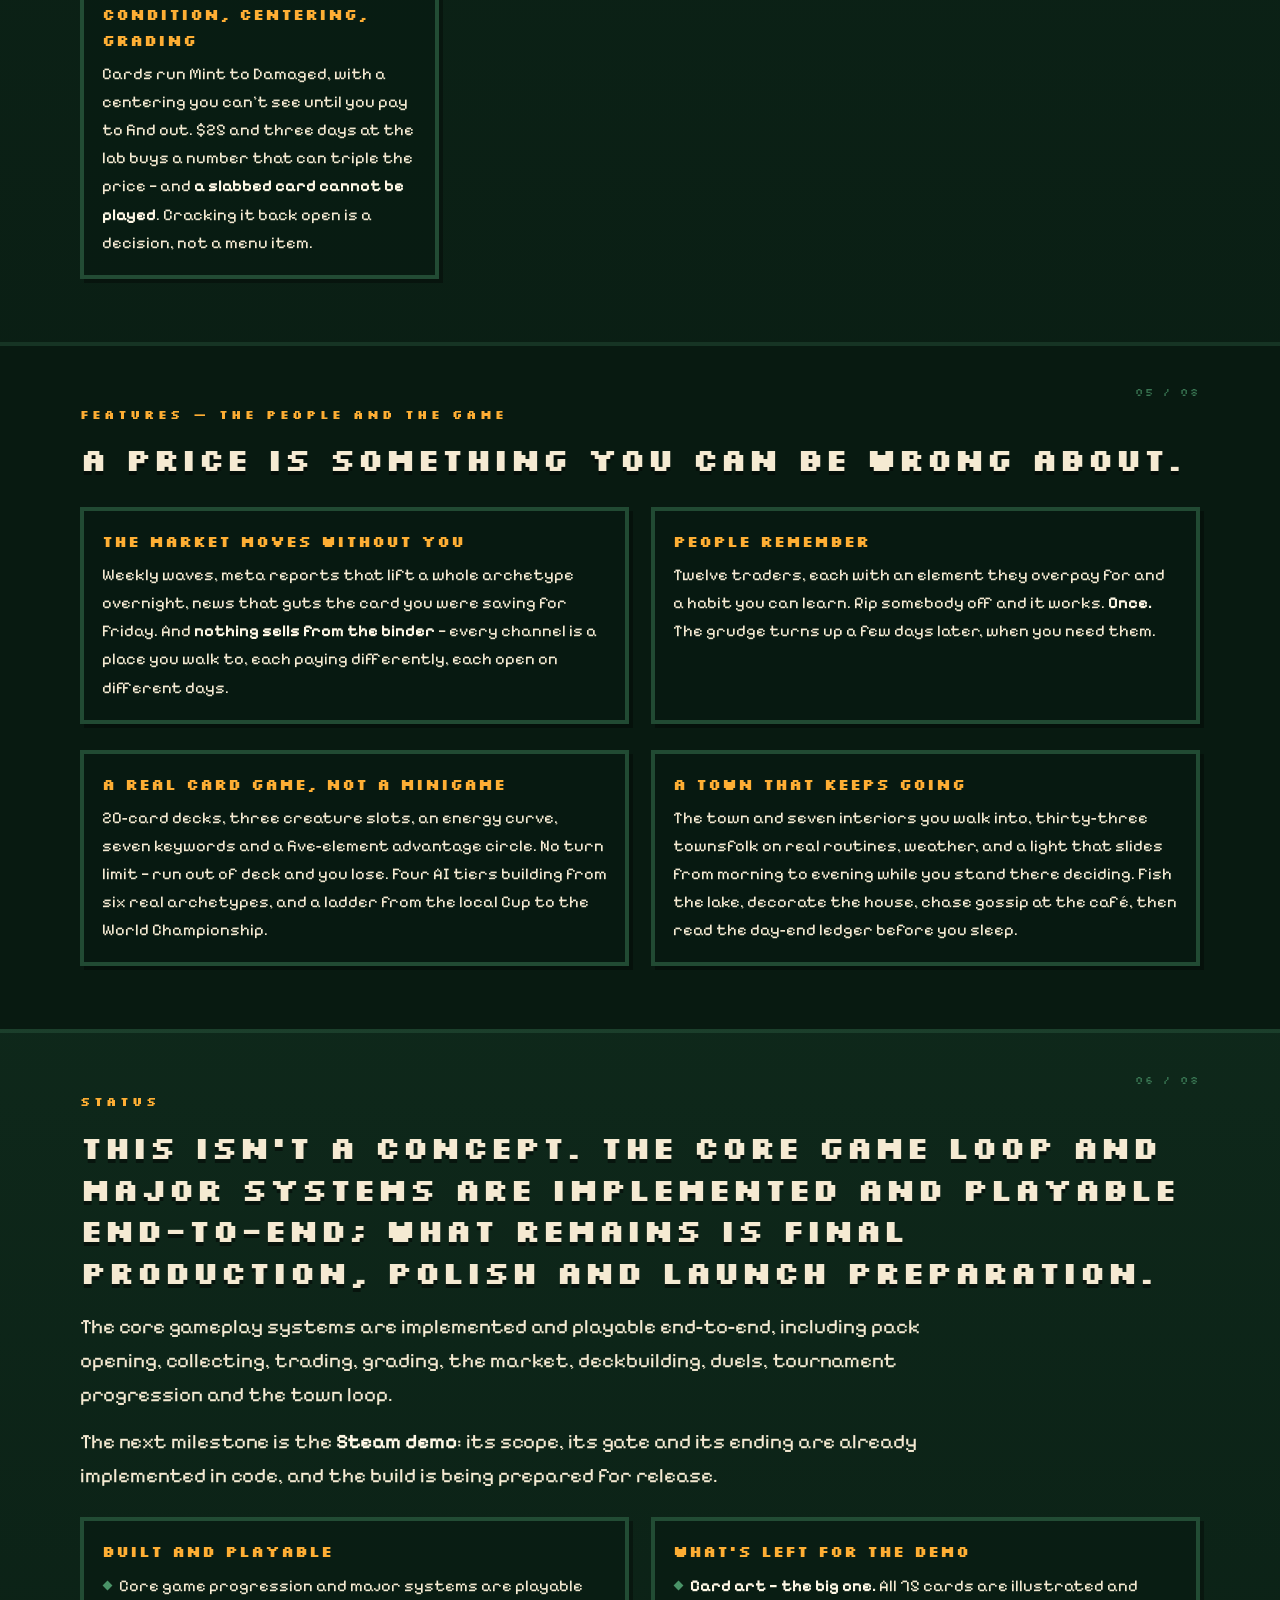
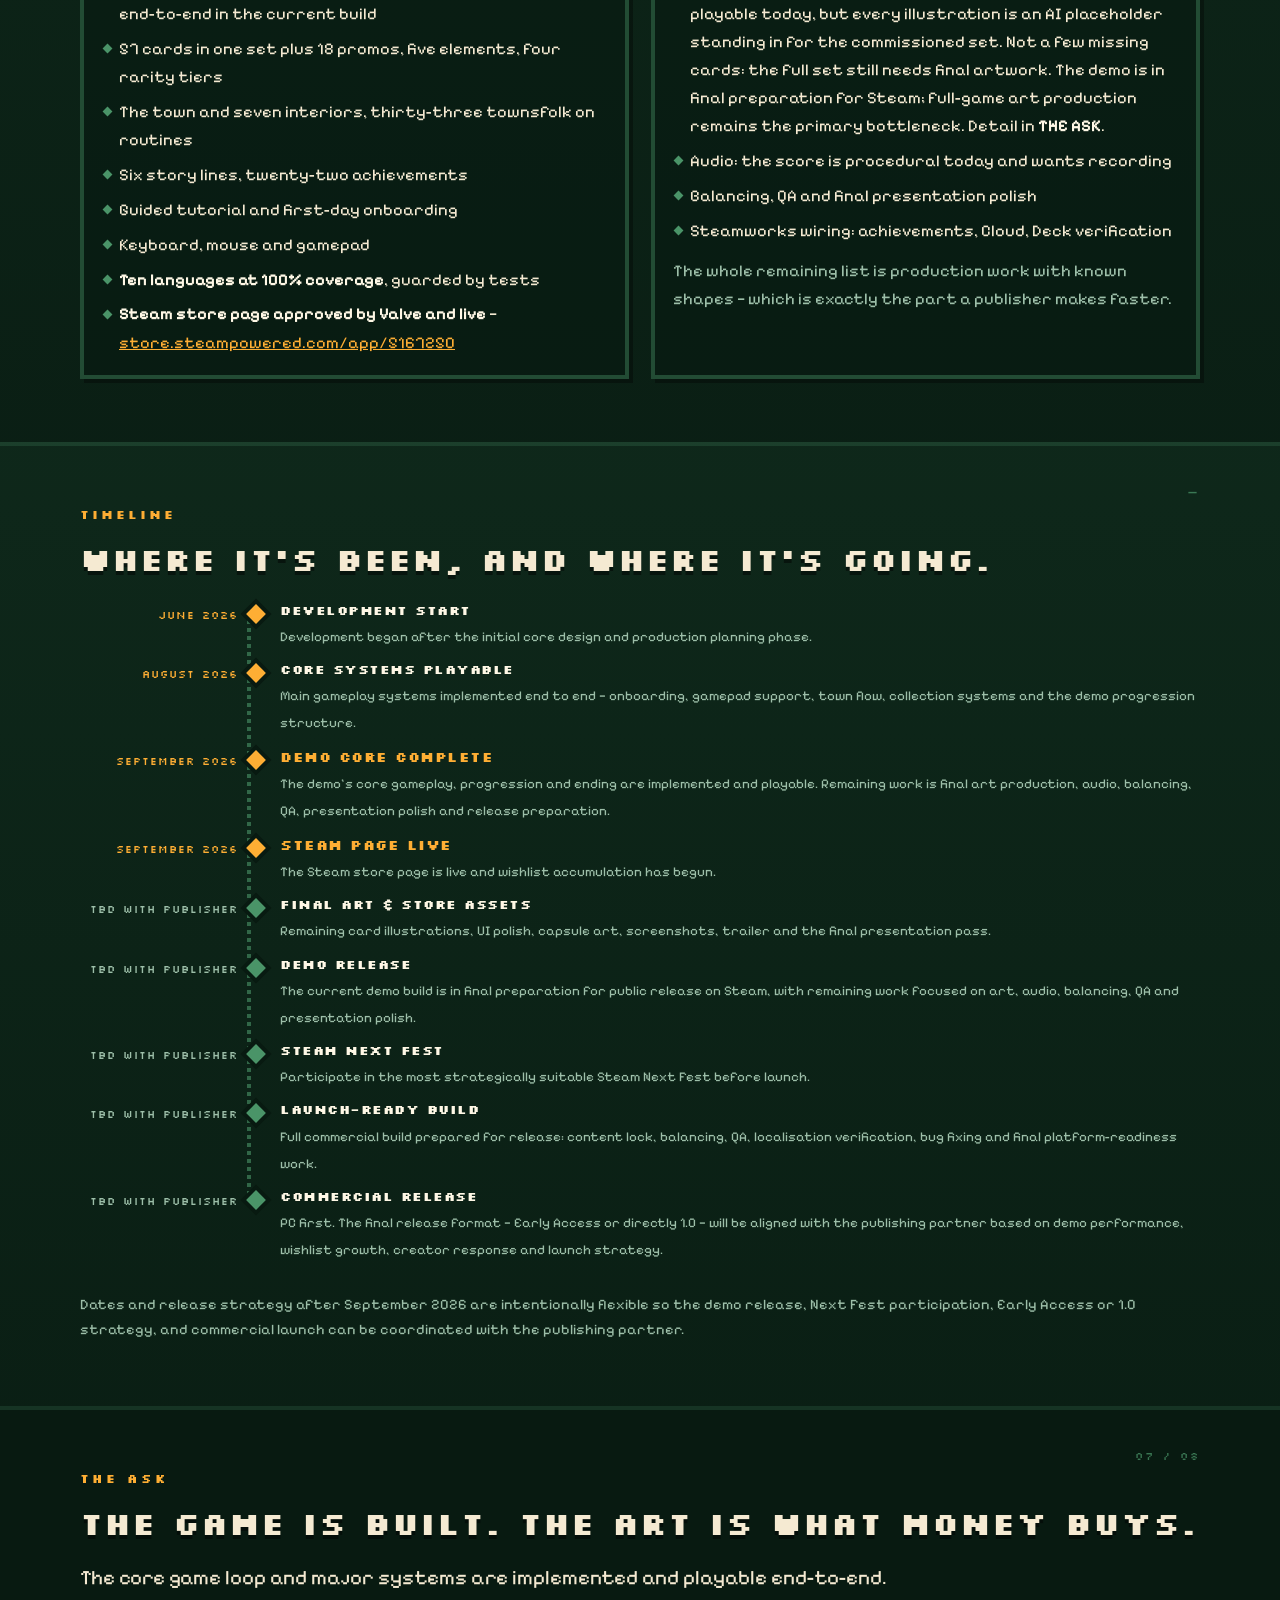
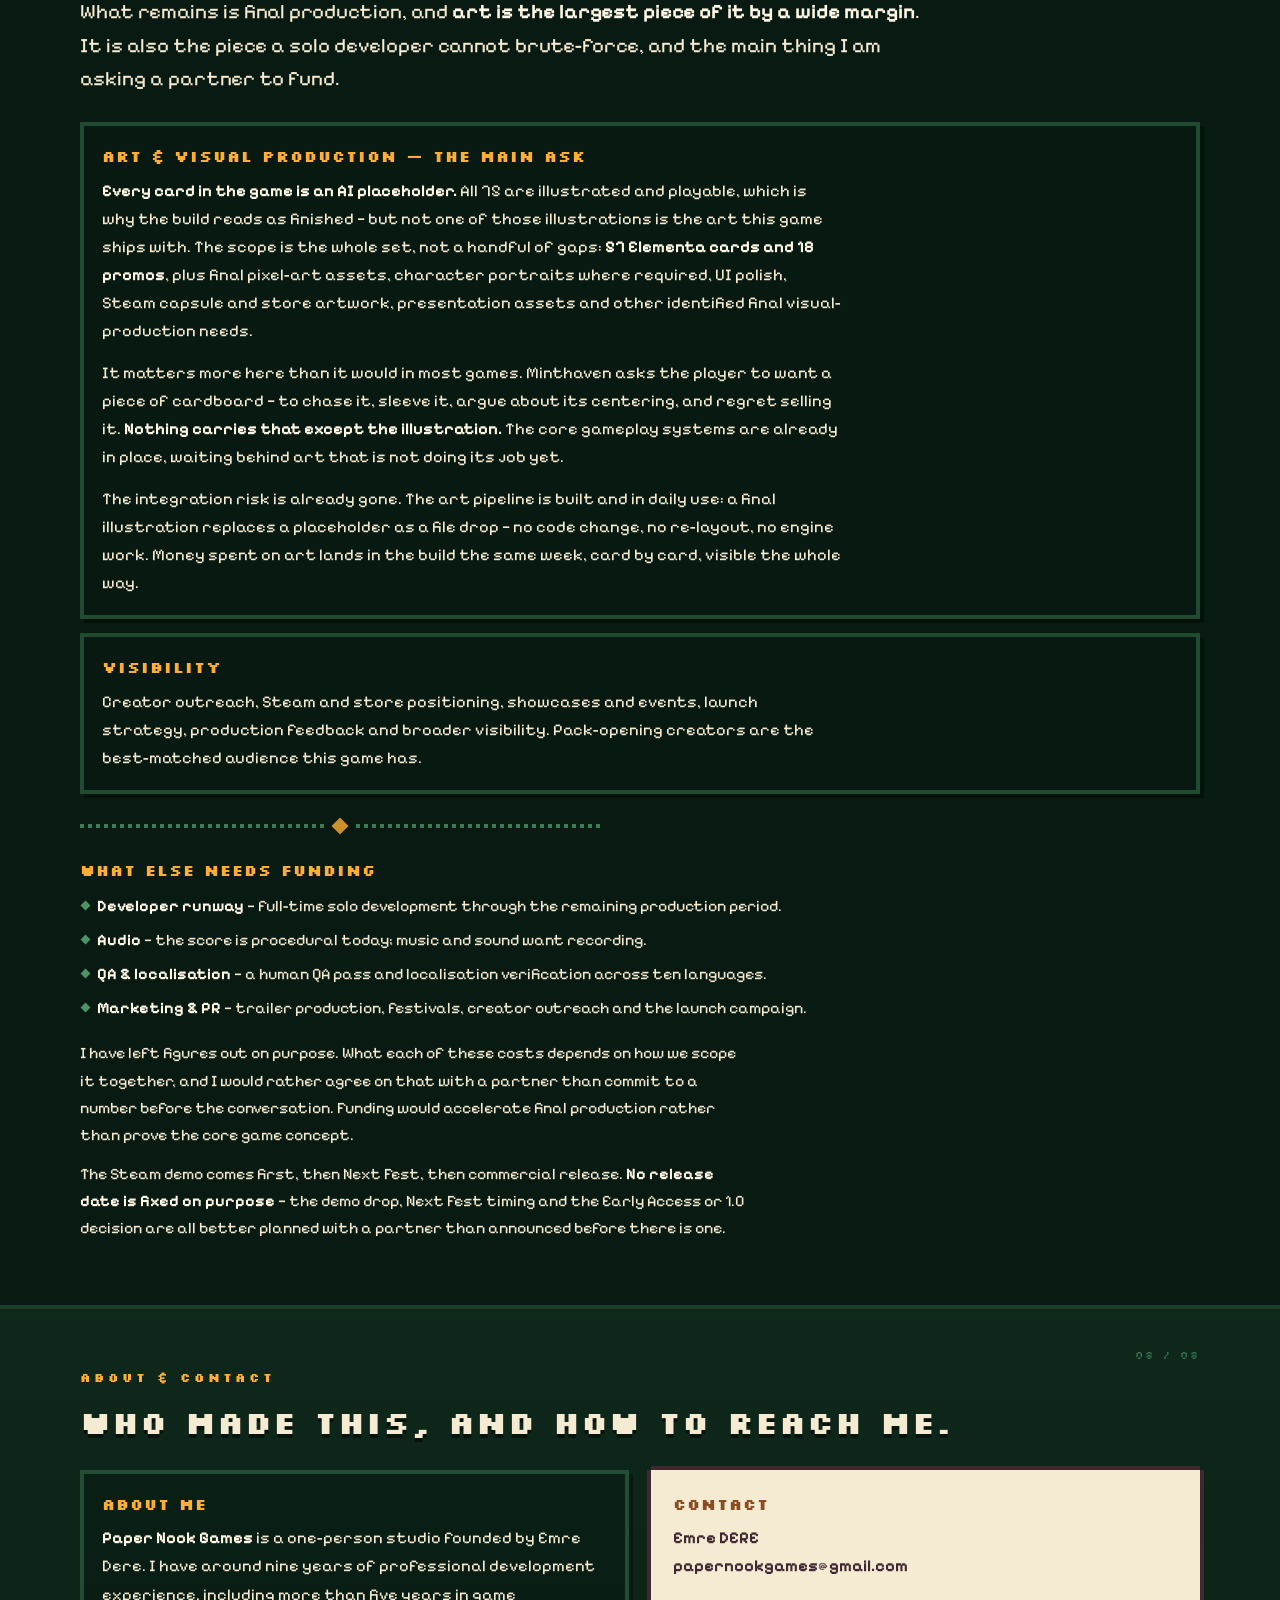
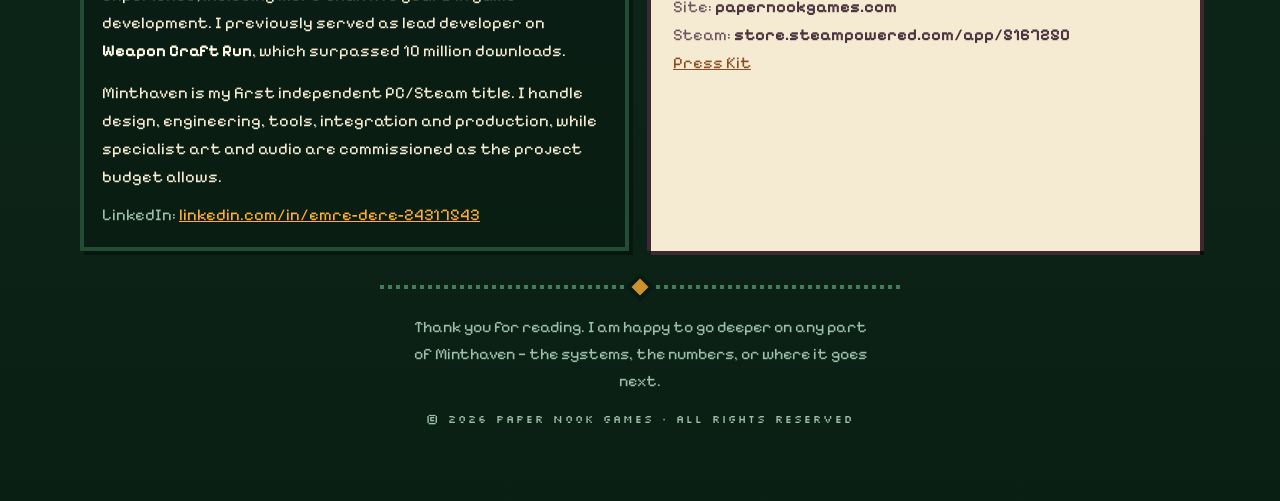
==== commit 598b98a9: "Pitch timeline'i guncelle" ====
--- a/pitch/index.html
+++ b/pitch/index.html
@@ -633,7 +633,7 @@
 <!-- GIZLI: bu bolum bilerek kapatildi; sayfada ve PDF ciktisinda gorunmez.
      Geri acmak icin asagidaki style="display:none" niteligini sil ve
      slayt numaralarini yeniden sirala. -->
-<section class="slide lift" style="display:none">
+<section class="slide lift">
   <div class="inner">
   <span class="no">&mdash;</span>
   <p class="kicker">TIMELINE</p>
@@ -641,9 +641,9 @@
 
   <div class="tl dense">
     <div class="item done">
-      <div class="when">JULY 2026</div>
+      <div class="when">JUNE 2026</div>
       <div class="what"><b>Development start</b>
-      <span>First commit. Core design and production planning completed before implementation began.</span></div>
+      <span>Development began after the initial core design and production planning phase.</span></div>
     </div>
     <div class="item done">
       <div class="when">AUGUST 2026</div>
@@ -652,7 +652,7 @@
     </div>
     <div class="item done key">
       <div class="when">SEPTEMBER 2026</div>
-      <div class="what"><b>Demo feature complete</b>
+      <div class="what"><b>Demo core complete</b>
       <span>The demo's core gameplay, progression and ending are implemented and playable. Remaining work is final art production, audio, balancing, QA, presentation polish and release preparation.</span></div>
     </div>
     <div class="item done key">
